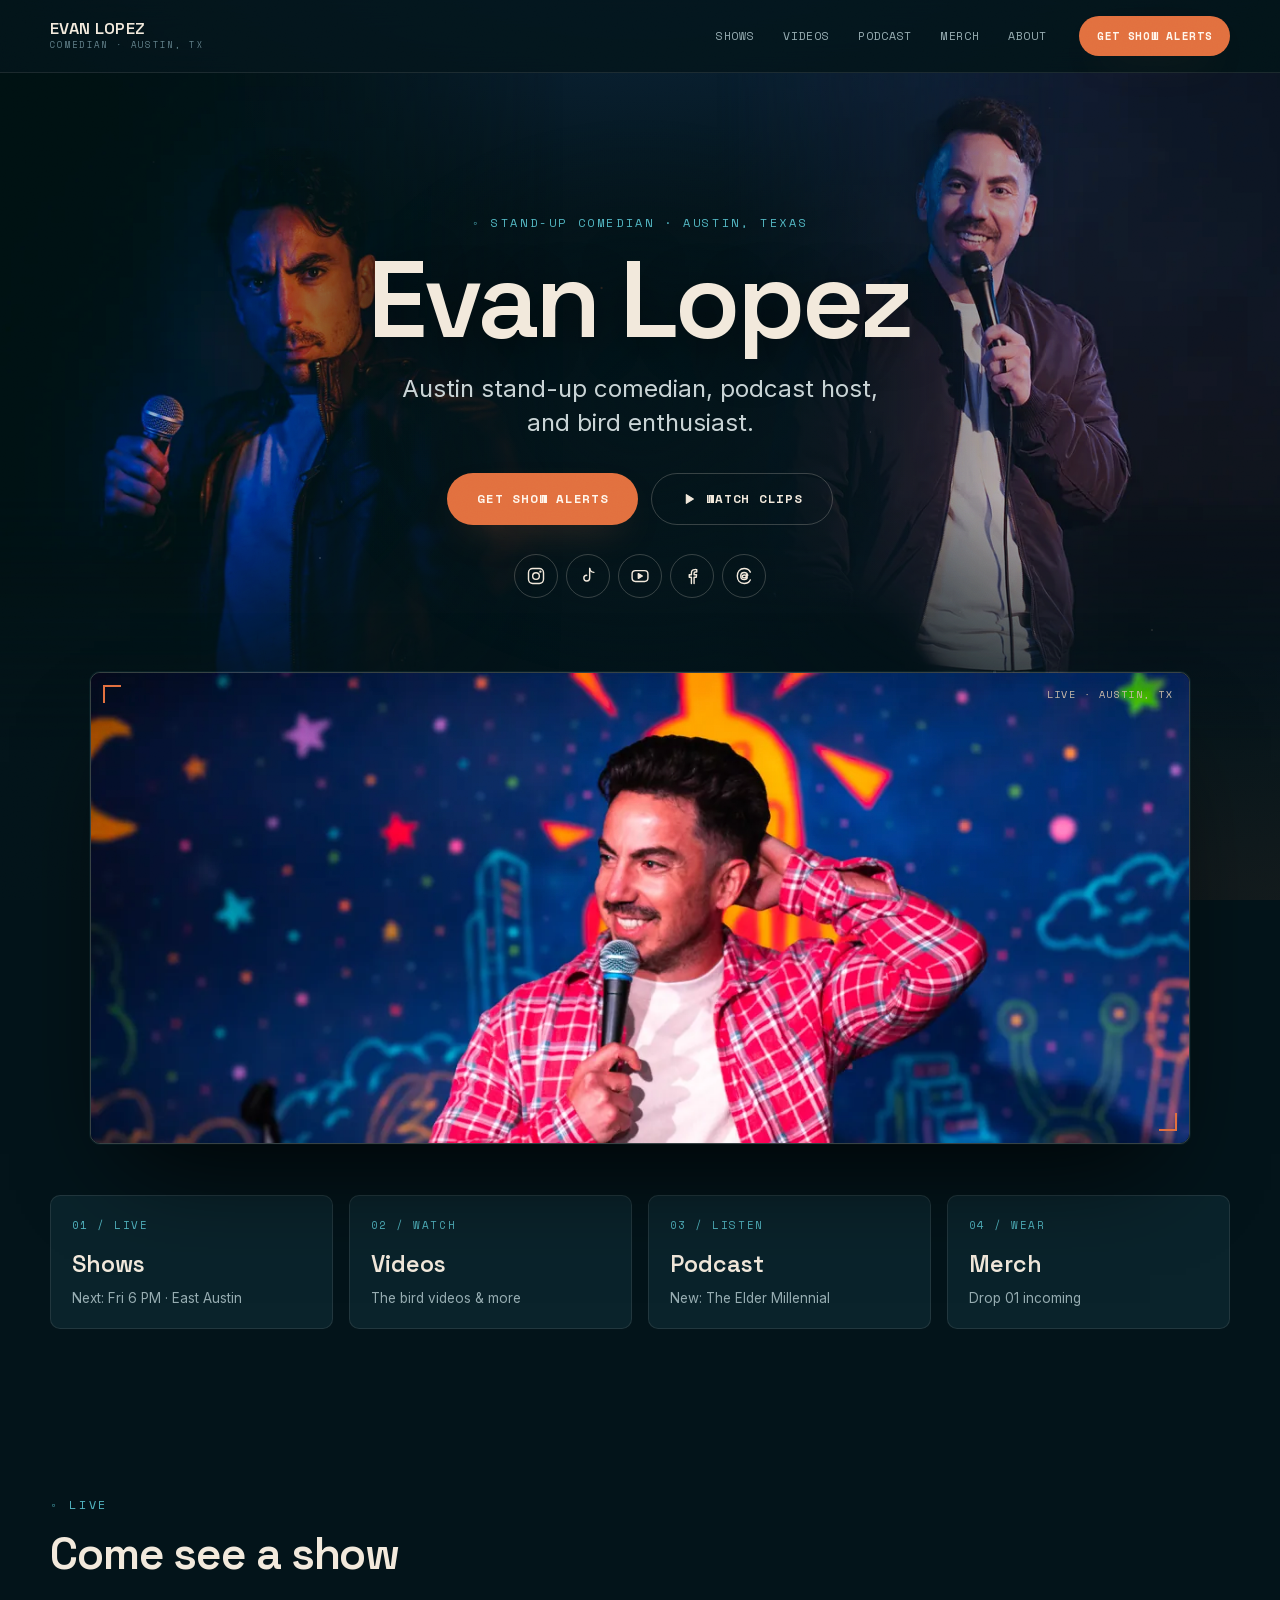
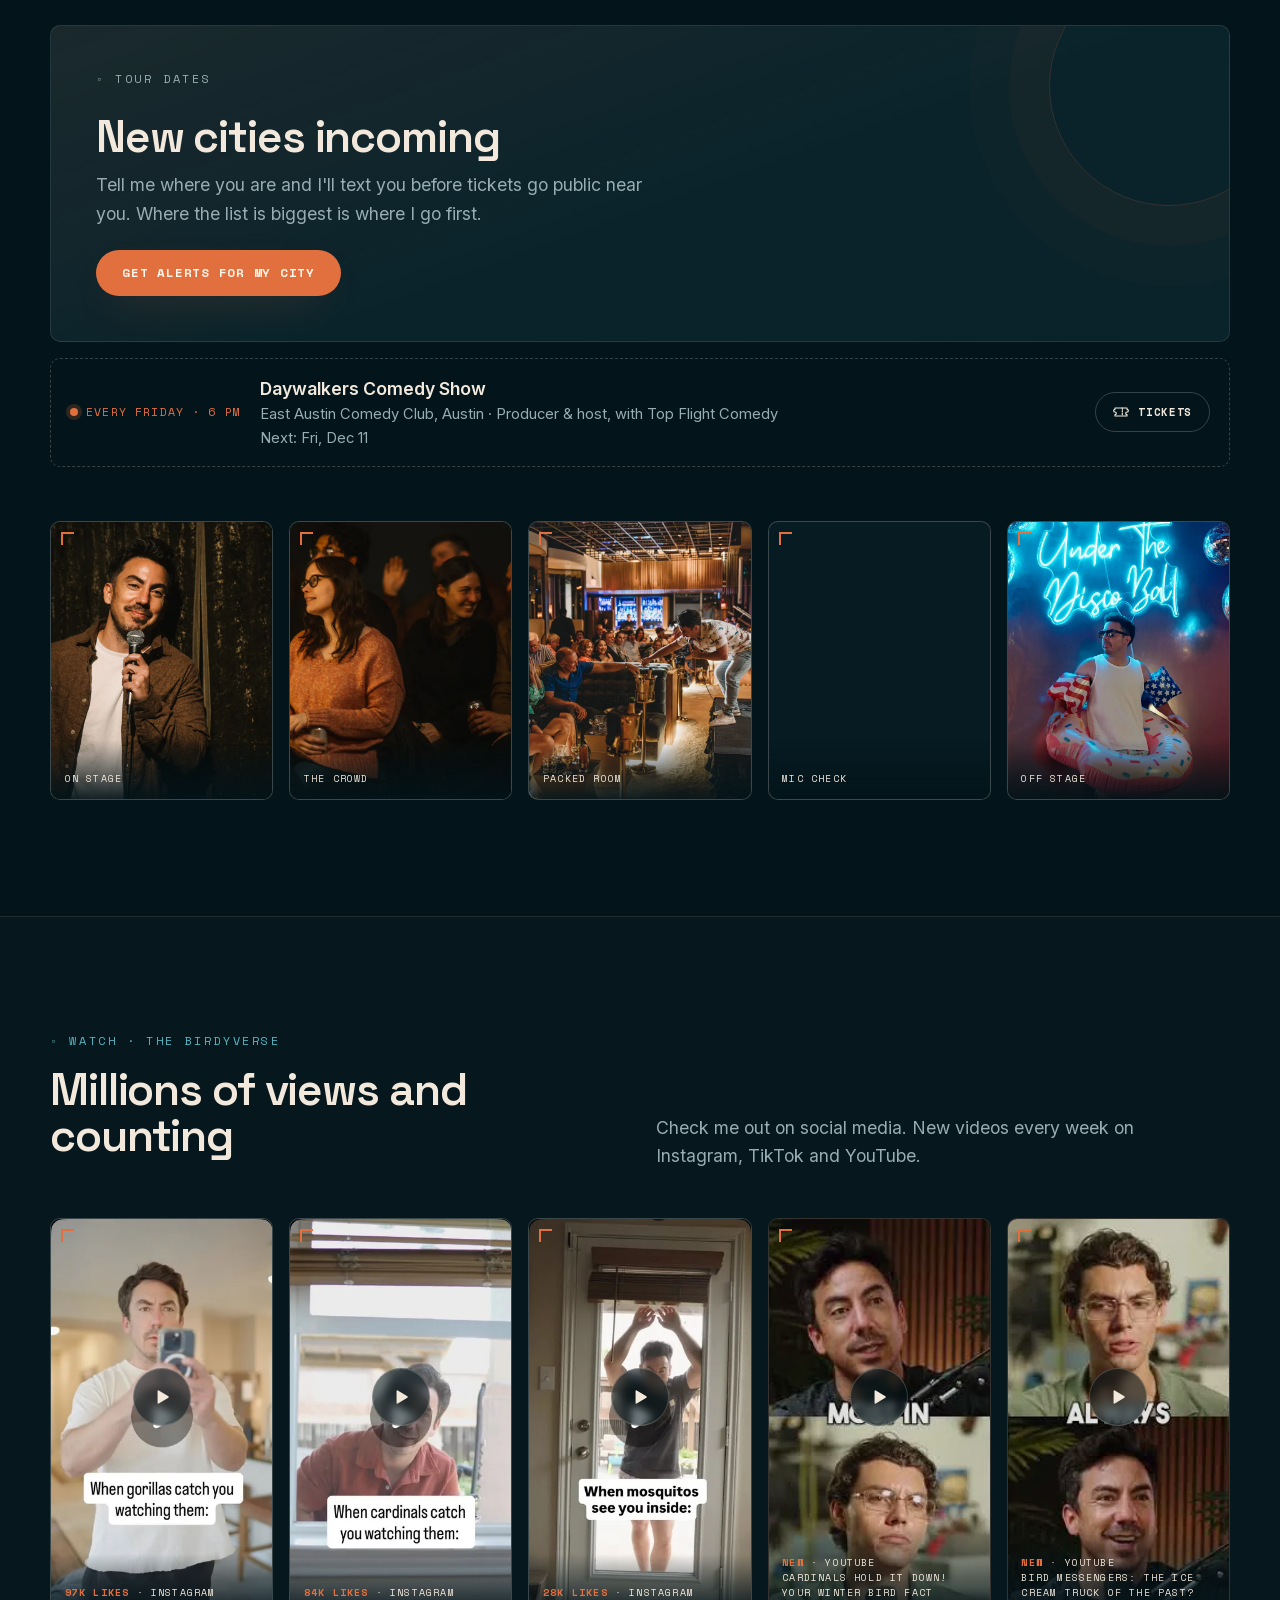
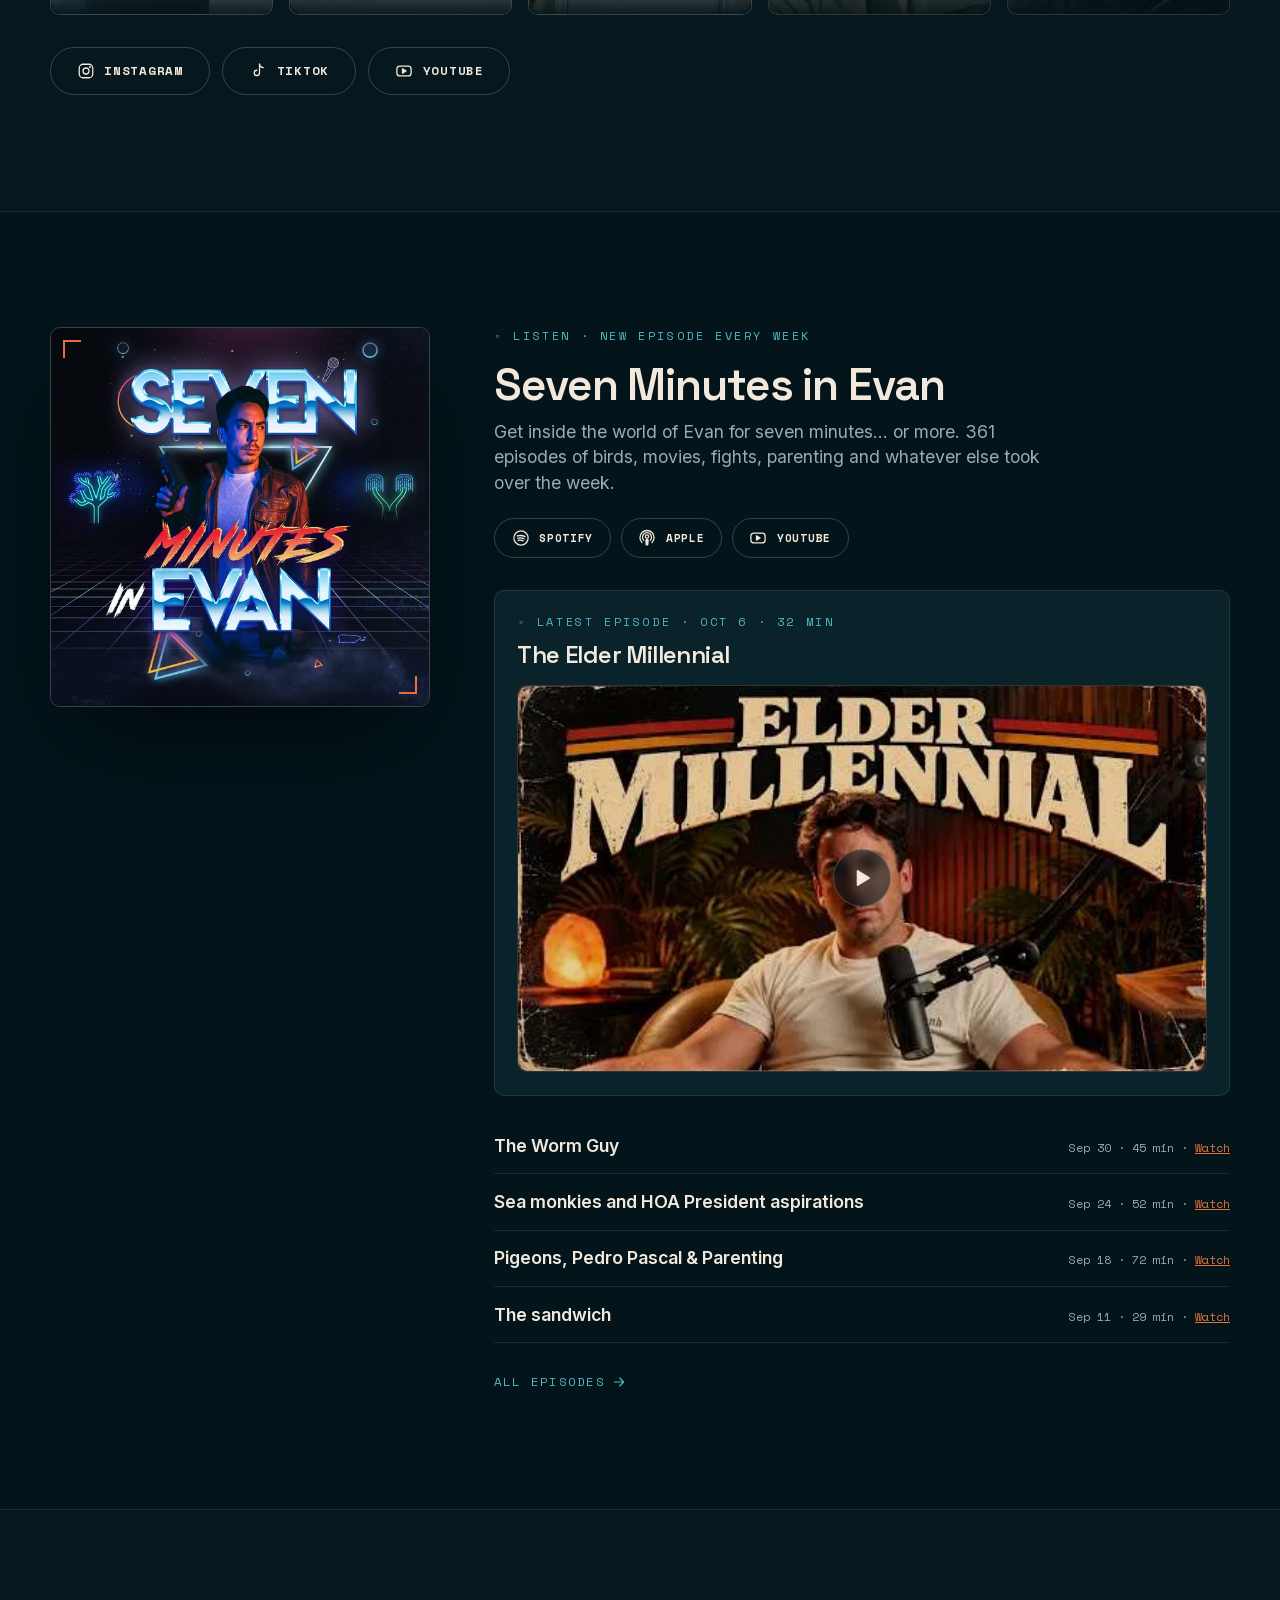
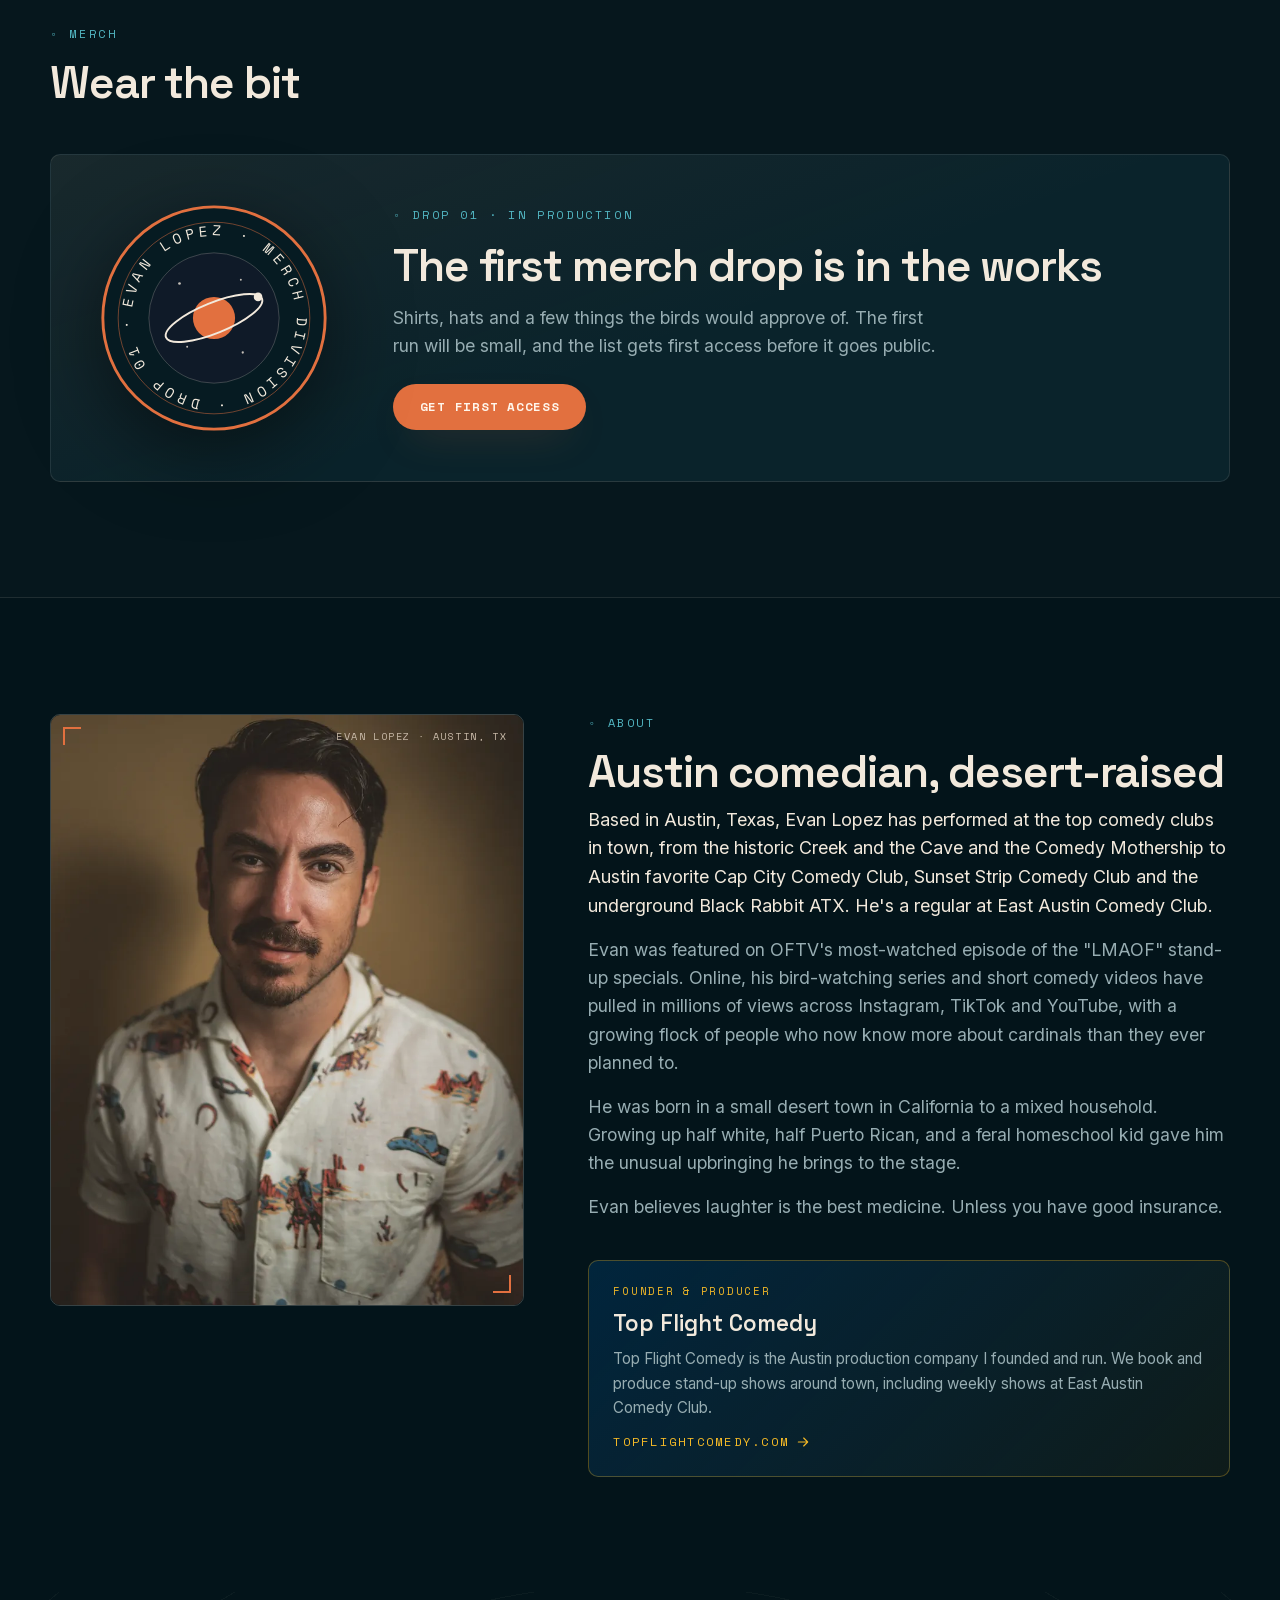
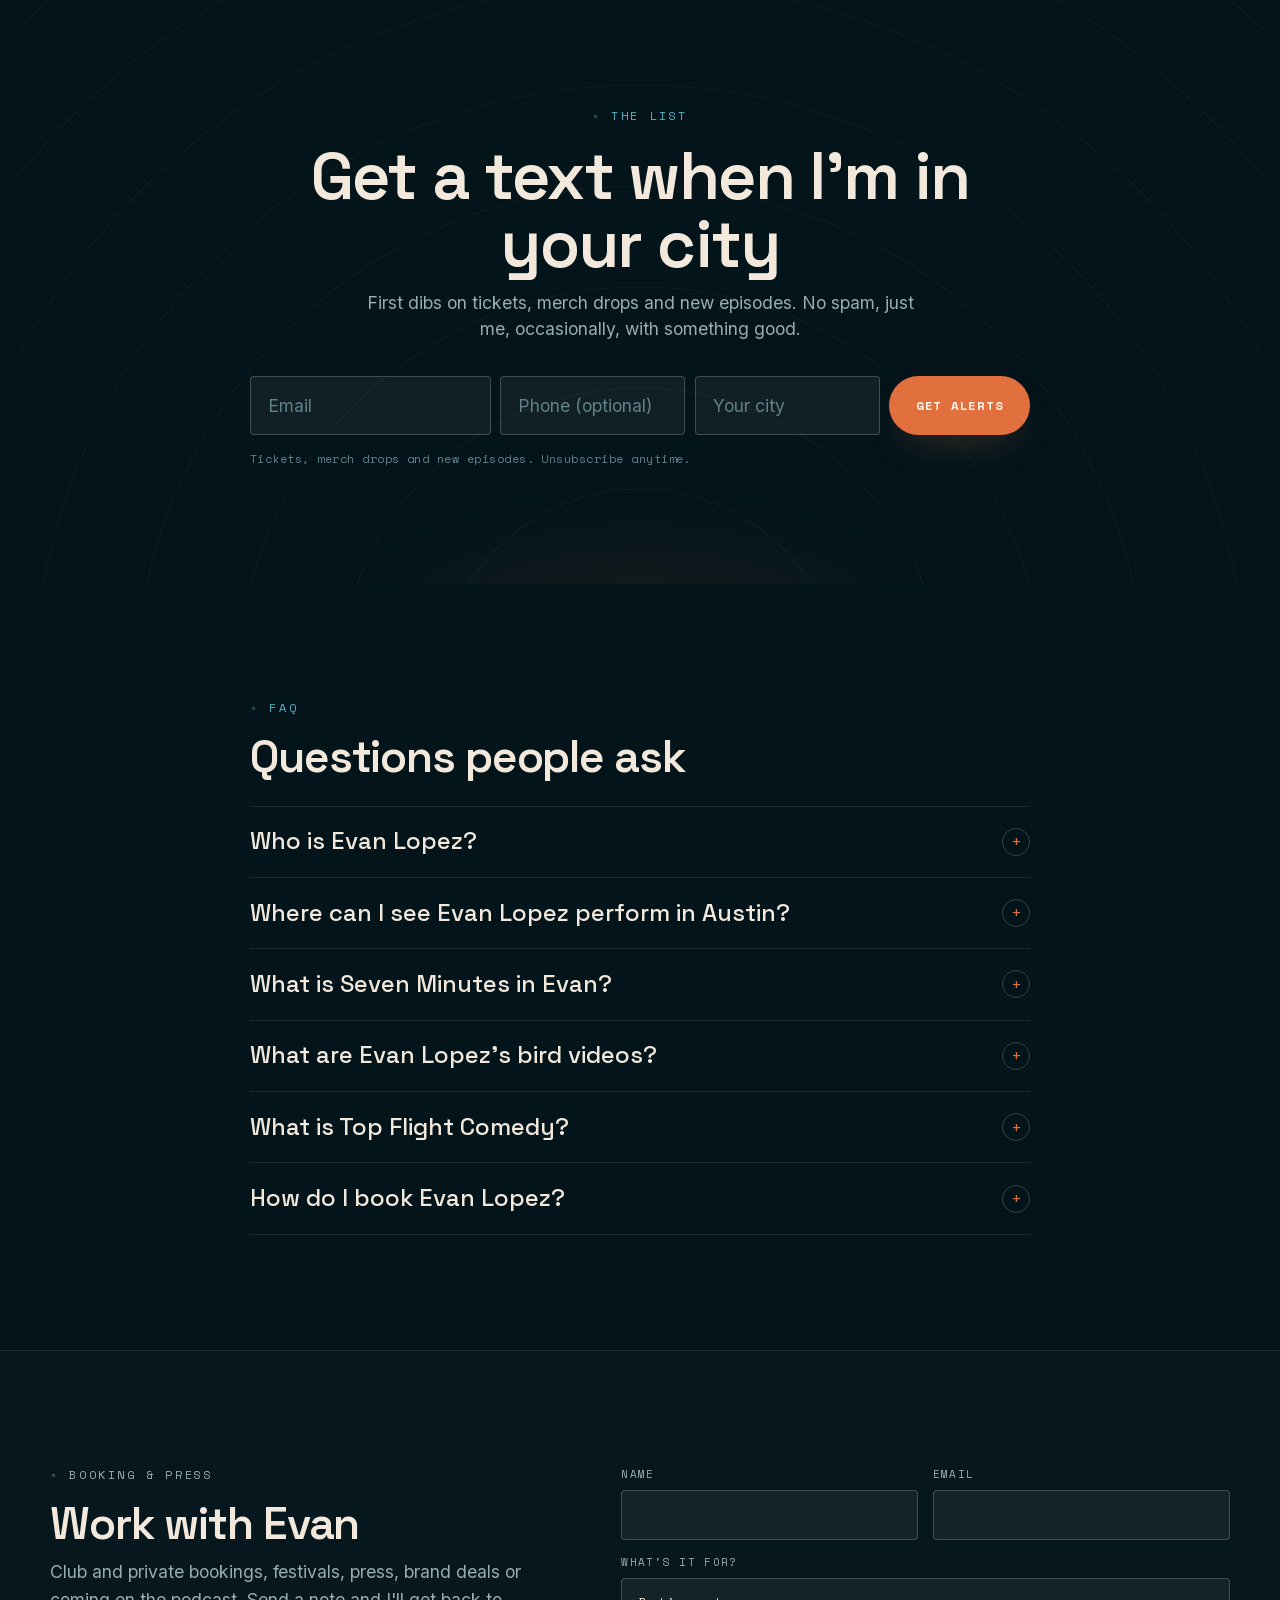
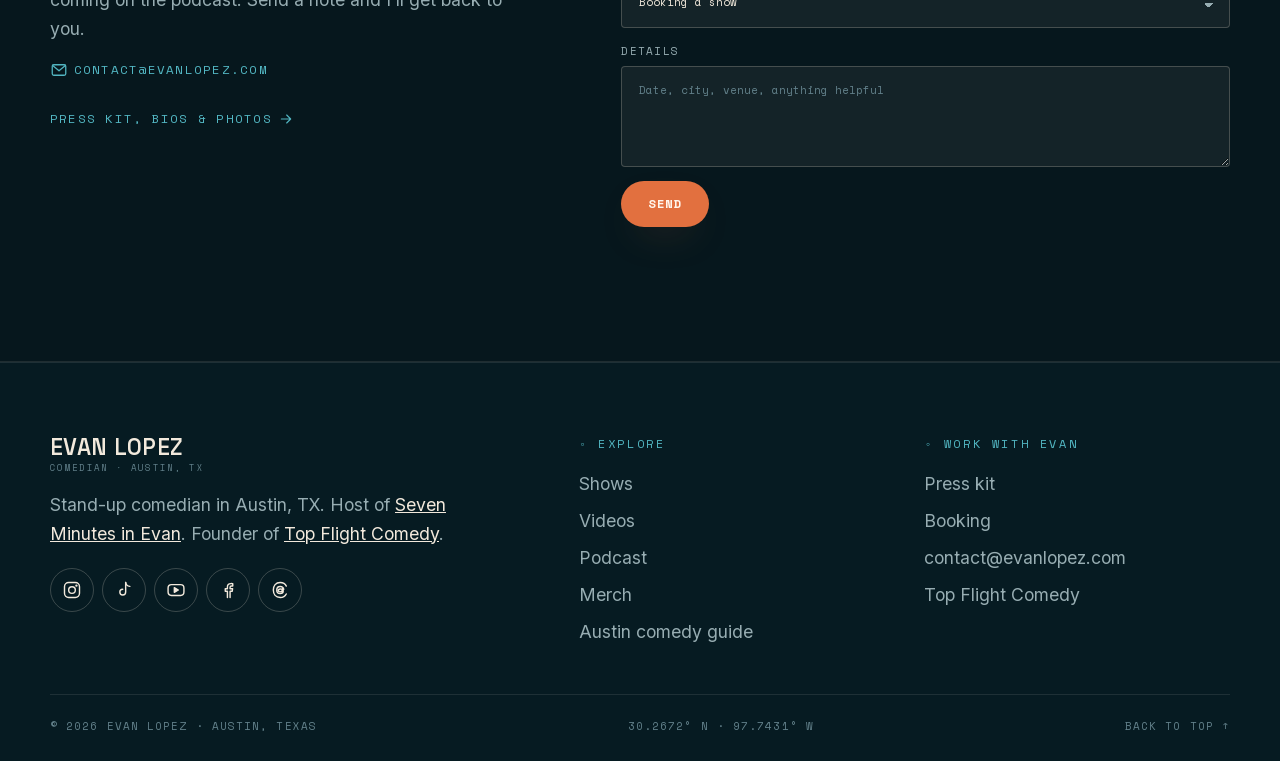
==== index.html @ 3edfc999 "Auto-refresh episodes, clips and dates" ====
<!DOCTYPE html>
<html lang="en">
<head>
  <meta charset="UTF-8">
  <meta name="viewport" content="width=device-width, initial-scale=1">
  <title>Evan Lopez | Stand-Up Comedian in Austin, TX</title>
  <meta name="description" content="Evan Lopez is an Austin stand-up comedian, host of the Seven Minutes in Evan podcast and founder of Top Flight Comedy. Shows, podcast, bird videos, merch.">
  <meta name="robots" content="index, follow, max-image-preview:large">
  <link rel="canonical" href="https://evanlopez.com/">
  <meta name="theme-color" content="#03141a">
  <meta property="og:type" content="website">
  <meta property="og:site_name" content="Evan Lopez">
  <meta property="og:title" content="Evan Lopez | Stand-Up Comedian in Austin, TX">
  <meta property="og:description" content="Evan Lopez is an Austin stand-up comedian, host of the Seven Minutes in Evan podcast and founder of Top Flight Comedy. Shows, podcast, bird videos, merch.">
  <meta property="og:url" content="https://evanlopez.com/">
  <meta property="og:image" content="https://evanlopez.com/assets/og-image.jpg">
  <meta property="og:image:width" content="1200">
  <meta property="og:image:height" content="630">
  <meta property="og:image:alt" content="Evan Lopez, stand-up comedian in Austin, Texas">
  <meta name="twitter:card" content="summary_large_image">
  <link rel="icon" href="/assets/favicon-64.png" sizes="64x64" type="image/png">
  <link rel="icon" href="/assets/favicon.svg" type="image/svg+xml">
  <link rel="apple-touch-icon" href="/assets/apple-touch-icon.png">
  <link rel="manifest" href="/site.webmanifest">
  <link rel="preload" href="/assets/fonts/space-grotesk-500-700.woff2" as="font" type="font/woff2" crossorigin>
  <link rel="preload" href="/assets/fonts/inter-400-600.woff2" as="font" type="font/woff2" crossorigin>
  <link rel="stylesheet" href="/css/styles.css?v=16">
  <script type="application/ld+json">{"@context":"https://schema.org","@graph":[{"@type":"Person","@id":"https://evanlopez.com/#evan","name":"Evan Lopez","url":"https://evanlopez.com/","image":"https://evanlopez.com/assets/photos/about-1200.webp","jobTitle":"Stand-up comedian","description":"Evan Lopez is a stand-up comedian based in Austin, Texas. He was featured on OFTV's most-watched episode of the \"LMAOF\" stand-up series, has millions of views across Instagram, TikTok and YouTube, hosts the weekly podcast Seven Minutes in Evan, and founded the Austin production company Top Flight Comedy.","email":"mailto:contact@evanlopez.com","homeLocation":{"@type":"City","name":"Austin","containedInPlace":{"@type":"State","name":"Texas"}},"knowsAbout":["Stand-up comedy","Comedy podcasting","Comedy show production","Bird watching"],"founder":{"@id":"https://evanlopez.com/#topflight"},"sameAs":["https://www.instagram.com/iamevanlopez","https://www.tiktok.com/@iamevanlopez","https://www.youtube.com/@EvanLopez","https://www.facebook.com/EvanLopezComedy","https://www.threads.com/@iamevanlopez","https://open.spotify.com/show/1law6HzyxvgV1NMXmt70n2","https://podcasts.apple.com/us/podcast/seven-minutes-in-evan/id1494001499"]},{"@type":"Organization","@id":"https://evanlopez.com/#topflight","name":"Top Flight Comedy","url":"https://topflightcomedy.com/","founder":{"@id":"https://evanlopez.com/#evan"},"sameAs":["https://www.instagram.com/topflightcomedy"],"areaServed":{"@type":"City","name":"Austin"}},{"@type":"PodcastSeries","@id":"https://evanlopez.com/podcast/#series","name":"Seven Minutes in Evan","url":"https://evanlopez.com/podcast/","description":"Get inside the world of Evan for seven minutes... or more.","author":{"@id":"https://evanlopez.com/#evan"},"webFeed":"https://anchor.fm/s/ffa63fd8/podcast/rss","image":"https://evanlopez.com/assets/photos/podcast-600.webp","sameAs":["https://open.spotify.com/show/1law6HzyxvgV1NMXmt70n2","https://podcasts.apple.com/us/podcast/seven-minutes-in-evan/id1494001499"]},{"@type":"WebSite","@id":"https://evanlopez.com/#site","url":"https://evanlopez.com/","name":"Evan Lopez","publisher":{"@id":"https://evanlopez.com/#evan"}}]}</script>
  <script type="application/ld+json">{"@context":"https://schema.org","@graph":[{"@type":"ComedyEvent","name":"Top Flight Comedy presents Daywalkers Comedy Show","startDate":"2026-11-13T18:00:00-06:00","eventStatus":"https://schema.org/EventScheduled","eventAttendanceMode":"https://schema.org/OfflineEventAttendanceMode","location":{"@type":"Place","name":"East Austin Comedy Club","address":{"@type":"PostalAddress","streetAddress":"2505 E 6th St Ste D","addressLocality":"Austin","addressRegion":"TX","postalCode":"78702","addressCountry":"US"}},"performer":{"@id":"https://evanlopez.com/#evan"},"organizer":{"@id":"https://evanlopez.com/#topflight"},"offers":{"@type":"Offer","url":"https://www.eventbrite.com/e/top-flight-comedy-presents-daywalkers-comedy-show-tickets-886479824017?aff=evanlopezcom","availability":"https://schema.org/InStock"},"image":"https://evanlopez.com/assets/og-image.jpg"},{"@type":"ComedyEvent","name":"Top Flight Comedy presents Daywalkers Comedy Show","startDate":"2026-11-20T18:00:00-06:00","eventStatus":"https://schema.org/EventScheduled","eventAttendanceMode":"https://schema.org/OfflineEventAttendanceMode","location":{"@type":"Place","name":"East Austin Comedy Club","address":{"@type":"PostalAddress","streetAddress":"2505 E 6th St Ste D","addressLocality":"Austin","addressRegion":"TX","postalCode":"78702","addressCountry":"US"}},"performer":{"@id":"https://evanlopez.com/#evan"},"organizer":{"@id":"https://evanlopez.com/#topflight"},"offers":{"@type":"Offer","url":"https://www.eventbrite.com/e/top-flight-comedy-presents-daywalkers-comedy-show-tickets-886479824017?aff=evanlopezcom","availability":"https://schema.org/InStock"},"image":"https://evanlopez.com/assets/og-image.jpg"},{"@type":"ComedyEvent","name":"Top Flight Comedy presents Daywalkers Comedy Show","startDate":"2026-11-27T18:00:00-06:00","eventStatus":"https://schema.org/EventScheduled","eventAttendanceMode":"https://schema.org/OfflineEventAttendanceMode","location":{"@type":"Place","name":"East Austin Comedy Club","address":{"@type":"PostalAddress","streetAddress":"2505 E 6th St Ste D","addressLocality":"Austin","addressRegion":"TX","postalCode":"78702","addressCountry":"US"}},"performer":{"@id":"https://evanlopez.com/#evan"},"organizer":{"@id":"https://evanlopez.com/#topflight"},"offers":{"@type":"Offer","url":"https://www.eventbrite.com/e/top-flight-comedy-presents-daywalkers-comedy-show-tickets-886479824017?aff=evanlopezcom","availability":"https://schema.org/InStock"},"image":"https://evanlopez.com/assets/og-image.jpg"},{"@type":"ComedyEvent","name":"Top Flight Comedy presents Daywalkers Comedy Show","startDate":"2026-12-04T18:00:00-06:00","eventStatus":"https://schema.org/EventScheduled","eventAttendanceMode":"https://schema.org/OfflineEventAttendanceMode","location":{"@type":"Place","name":"East Austin Comedy Club","address":{"@type":"PostalAddress","streetAddress":"2505 E 6th St Ste D","addressLocality":"Austin","addressRegion":"TX","postalCode":"78702","addressCountry":"US"}},"performer":{"@id":"https://evanlopez.com/#evan"},"organizer":{"@id":"https://evanlopez.com/#topflight"},"offers":{"@type":"Offer","url":"https://www.eventbrite.com/e/top-flight-comedy-presents-daywalkers-comedy-show-tickets-886479824017?aff=evanlopezcom","availability":"https://schema.org/InStock"},"image":"https://evanlopez.com/assets/og-image.jpg"}]}</script>
  <script type="application/ld+json">{"@context":"https://schema.org","@type":"FAQPage","mainEntity":[{"@type":"Question","name":"Who is Evan Lopez?","acceptedAnswer":{"@type":"Answer","text":"Evan Lopez is a stand-up comedian based in Austin, Texas. He was featured on OFTV's most-watched episode of the \"LMAOF\" stand-up series, hosts the weekly comedy podcast Seven Minutes in Evan, and is the founder and producer of Top Flight Comedy. Online, his comedy videos and viral bird-watching series have millions of views across Instagram, TikTok and YouTube."}},{"@type":"Question","name":"Where can I see Evan Lopez perform in Austin?","acceptedAnswer":{"@type":"Answer","text":"Evan performs at clubs across Austin, including Comedy Mothership, Cap City Comedy Club, The Creek and the Cave, Sunset Strip Comedy Club, Black Rabbit ATX and East Austin Comedy Club, where he's a regular. Current dates and ticket links are in the Shows section of evanlopez.com."}},{"@type":"Question","name":"What is Seven Minutes in Evan?","acceptedAnswer":{"@type":"Answer","text":"Seven Minutes in Evan is Evan Lopez's comedy podcast, with a new episode every week. It covers whatever Evan is obsessed with that week: birds, movies, fights, parenting, sandwiches and a rotating cast of Austin comedians. Listen on Spotify, Apple Podcasts or YouTube."}},{"@type":"Question","name":"What are Evan Lopez's bird videos?","acceptedAnswer":{"@type":"Answer","text":"The bird videos are Evan's comedic bird-watching series on Instagram and TikTok, where he reviews, roasts and explains backyard birds in short videos. Along with his other short comedy clips, they've earned millions of views, and fans call the world of the series the birdyverse."}},{"@type":"Question","name":"What is Top Flight Comedy?","acceptedAnswer":{"@type":"Answer","text":"Top Flight Comedy is an Austin, Texas comedy production company founded and run by Evan Lopez. It produces stand-up shows around Austin, including weekly shows at East Austin Comedy Club. More at topflightcomedy.com."}},{"@type":"Question","name":"How do I book Evan Lopez?","acceptedAnswer":{"@type":"Answer","text":"For booking, press and podcast guest requests, email contact@evanlopez.com or use the booking form on evanlopez.com."}}]}</script>
</head>
<body id="top">
  <div class="starlayer" aria-hidden="true"></div>
  <a class="skip" href="#main">Skip to content</a>
  <header class="site-header">
    <div class="wrap header-inner">
      <a class="brand" href="/" aria-label="Evan Lopez home"><span><b>Evan Lopez</b><small>Comedian · Austin, TX</small></span></a>
      <nav class="nav" aria-label="Main">
        <ul id="nav-list"><li><a href="/#shows">Shows</a></li><li><a href="/#videos">Videos</a></li><li><a href="/#podcast">Podcast</a></li><li><a href="/#merch">Merch</a></li><li><a href="/#about">About</a></li><li class="nav-social"><ul class="socials socials-sm"><li><a href="https://www.instagram.com/iamevanlopez" target="_blank" rel="noopener me" aria-label="Instagram @iamevanlopez"><svg class="ico" width="20" height="20" viewBox="0 0 24 24" fill="none" stroke="currentColor" stroke-width="1.7" stroke-linecap="round" stroke-linejoin="round" aria-hidden="true"><rect x="3" y="3" width="18" height="18" rx="5"/><circle cx="12" cy="12" r="4"/><circle cx="17.3" cy="6.7" r=".6" fill="currentColor"/></svg></a></li><li><a href="https://www.tiktok.com/@iamevanlopez" target="_blank" rel="noopener me" aria-label="TikTok @iamevanlopez"><svg class="ico" width="20" height="20" viewBox="0 0 24 24" fill="none" stroke="currentColor" stroke-width="1.7" stroke-linecap="round" stroke-linejoin="round" aria-hidden="true"><path d="M14 3v11.5a3.5 3.5 0 1 1-3.5-3.5"/><path d="M14 3c.4 2.6 2.2 4.4 5 4.6"/></svg></a></li><li><a href="https://www.youtube.com/@EvanLopez" target="_blank" rel="noopener me" aria-label="YouTube @EvanLopez"><svg class="ico" width="20" height="20" viewBox="0 0 24 24" fill="none" stroke="currentColor" stroke-width="1.7" stroke-linecap="round" stroke-linejoin="round" aria-hidden="true"><rect x="2.5" y="5.5" width="19" height="13" rx="4"/><path d="M10 9.2v5.6l4.8-2.8z" fill="currentColor"/></svg></a></li><li><a href="https://www.facebook.com/EvanLopezComedy" target="_blank" rel="noopener me" aria-label="Facebook EvanLopezComedy"><svg class="ico" width="20" height="20" viewBox="0 0 24 24" fill="none" stroke="currentColor" stroke-width="1.7" stroke-linecap="round" stroke-linejoin="round" aria-hidden="true"><path d="M14.5 21v-7.5h2.6l.4-3h-3V8.6c0-.9.3-1.5 1.6-1.5h1.6V4.4a21 21 0 0 0-2.4-.1c-2.4 0-4 1.4-4 4.1v2.1H8.7v3h2.6V21"/></svg></a></li><li><a href="https://www.threads.com/@iamevanlopez" target="_blank" rel="noopener me" aria-label="Threads @iamevanlopez"><svg class="ico" width="20" height="20" viewBox="0 0 24 24" fill="none" stroke="currentColor" stroke-width="1.7" stroke-linecap="round" stroke-linejoin="round" aria-hidden="true"><path d="M16.5 11.2c-.4-2.3-2-3.5-4.3-3.5-2.6 0-4.1 1.8-4.1 4.3s1.6 4.3 4.1 4.3c2 0 3.7-1.1 3.7-3 0-1.6-1.4-2.5-3.3-2.5-1.5 0-2.6.7-2.6 1.8 0 1 .9 1.6 2 1.6 2.5 0 3.4-2.3 3.4-4.9"/><path d="M19.6 7.3C18.3 4.6 15.6 3 12.2 3 6.9 3 4 6.8 4 12s2.9 9 8.2 9c3.3 0 6-1.5 7.3-4.2"/></svg></a></li></ul></li></ul>
      </nav>
      <a class="btn btn-primary btn-sm header-cta" href="/#alerts"><span class="lbl-lg">Get show alerts</span><span class="lbl-sm">Alerts</span></a>
      <button class="menu-btn" aria-expanded="false" aria-controls="nav-list" aria-label="Menu"><span></span><span></span></button>
    </div>
  </header>
  <main id="main">

    <!-- HERO: two photos blended into the night on either side, name centered between -->
    <section class="hero">
      <div class="hero-backdrop" aria-hidden="true"><img class="bg-l" src="/assets/photos/bg-left-700.webp" srcset="/assets/photos/bg-left-700.webp 700w, /assets/photos/bg-left-1200.webp 1200w" sizes="(max-width: 700px) 60vw, 42vw" width="700" height="798" alt="" fetchpriority="high"><img class="bg-r" src="/assets/photos/bg-right-700.webp" srcset="/assets/photos/bg-right-700.webp 700w, /assets/photos/bg-right-1200.webp 1200w" sizes="(max-width: 700px) 60vw, 42vw" width="700" height="729" alt="" fetchpriority="high"></div>
      <div class="wrap hero-inner">
        <p class="eyebrow">Stand-up comedian · Austin, Texas</p>
        <h1>Evan Lopez</h1>
        <p class="lede">Austin stand-up comedian, podcast host, and bird enthusiast.</p>
        <div class="hero-ctas">
          <a class="btn btn-primary btn-lg" href="#alerts">Get show alerts</a>
          <a class="btn btn-ghost btn-lg" href="#videos"><svg class="ico" width="16" height="16" viewBox="0 0 24 24" fill="none" stroke="currentColor" stroke-width="1.7" stroke-linecap="round" stroke-linejoin="round" aria-hidden="true"><path d="M8 5.5v13l10.5-6.5z" fill="currentColor"/></svg> Watch clips</a>
        </div>
        <ul class="socials hero-socials"><li><a href="https://www.instagram.com/iamevanlopez" target="_blank" rel="noopener me" aria-label="Instagram @iamevanlopez"><svg class="ico" width="20" height="20" viewBox="0 0 24 24" fill="none" stroke="currentColor" stroke-width="1.7" stroke-linecap="round" stroke-linejoin="round" aria-hidden="true"><rect x="3" y="3" width="18" height="18" rx="5"/><circle cx="12" cy="12" r="4"/><circle cx="17.3" cy="6.7" r=".6" fill="currentColor"/></svg></a></li><li><a href="https://www.tiktok.com/@iamevanlopez" target="_blank" rel="noopener me" aria-label="TikTok @iamevanlopez"><svg class="ico" width="20" height="20" viewBox="0 0 24 24" fill="none" stroke="currentColor" stroke-width="1.7" stroke-linecap="round" stroke-linejoin="round" aria-hidden="true"><path d="M14 3v11.5a3.5 3.5 0 1 1-3.5-3.5"/><path d="M14 3c.4 2.6 2.2 4.4 5 4.6"/></svg></a></li><li><a href="https://www.youtube.com/@EvanLopez" target="_blank" rel="noopener me" aria-label="YouTube @EvanLopez"><svg class="ico" width="20" height="20" viewBox="0 0 24 24" fill="none" stroke="currentColor" stroke-width="1.7" stroke-linecap="round" stroke-linejoin="round" aria-hidden="true"><rect x="2.5" y="5.5" width="19" height="13" rx="4"/><path d="M10 9.2v5.6l4.8-2.8z" fill="currentColor"/></svg></a></li><li><a href="https://www.facebook.com/EvanLopezComedy" target="_blank" rel="noopener me" aria-label="Facebook EvanLopezComedy"><svg class="ico" width="20" height="20" viewBox="0 0 24 24" fill="none" stroke="currentColor" stroke-width="1.7" stroke-linecap="round" stroke-linejoin="round" aria-hidden="true"><path d="M14.5 21v-7.5h2.6l.4-3h-3V8.6c0-.9.3-1.5 1.6-1.5h1.6V4.4a21 21 0 0 0-2.4-.1c-2.4 0-4 1.4-4 4.1v2.1H8.7v3h2.6V21"/></svg></a></li><li><a href="https://www.threads.com/@iamevanlopez" target="_blank" rel="noopener me" aria-label="Threads @iamevanlopez"><svg class="ico" width="20" height="20" viewBox="0 0 24 24" fill="none" stroke="currentColor" stroke-width="1.7" stroke-linecap="round" stroke-linejoin="round" aria-hidden="true"><path d="M16.5 11.2c-.4-2.3-2-3.5-4.3-3.5-2.6 0-4.1 1.8-4.1 4.3s1.6 4.3 4.1 4.3c2 0 3.7-1.1 3.7-3 0-1.6-1.4-2.5-3.3-2.5-1.5 0-2.6.7-2.6 1.8 0 1 .9 1.6 2 1.6 2.5 0 3.4-2.3 3.4-4.9"/><path d="M19.6 7.3C18.3 4.6 15.6 3 12.2 3 6.9 3 4 6.8 4 12s2.9 9 8.2 9c3.3 0 6-1.5 7.3-4.2"/></svg></a></li></ul>
      </div>
    </section>
    <div class="wrap hero-photo-wrap">
      <figure class="hero-photo bracket"><picture><source media="(max-width: 700px)" srcset="/assets/photos/hero-wide-m-800.webp"><img class="hero-img" src="/assets/photos/hero-wide-1200.webp" srcset="/assets/photos/hero-wide-1200.webp 1200w, /assets/photos/hero-wide-2000.webp 2000w" sizes="(max-width: 1180px) 100vw, 1100px" width="1200" height="514" alt="Evan Lopez performing stand-up comedy on stage in Austin" fetchpriority="high"></picture><figcaption class="cap">Live · Austin, TX</figcaption></figure>
    </div>

    <!-- QUICK LINKS (link-in-bio, but owned) -->
    <section class="section tight">
      <div class="wrap tiles">
        <a class="tile" href="#shows"><span class="no">01 / Live</span><span class="t-label">Shows</span><span class="t-sub">Next: Fri 6 PM · East Austin</span></a>
        <a class="tile" href="#videos"><span class="no">02 / Watch</span><span class="t-label">Videos</span><span class="t-sub">The bird videos &amp; more</span></a>
        <a class="tile" href="#podcast"><span class="no">03 / Listen</span><span class="t-label">Podcast</span><span class="t-sub">New: The Elder Millennial</span></a>
        <a class="tile" href="#merch"><span class="no">04 / Wear</span><span class="t-label">Merch</span><span class="t-sub">Drop 01 incoming</span></a>
      </div>
    </section>

    <!-- SHOWS -->
    <section class="section" id="shows">
      <div class="wrap">
        <div class="sec-head"><p class="eyebrow">Live</p><h2>Come see a show</h2></div>
        <div class="empty-tour">
            <p class="eyebrow">Tour dates</p>
            <h3>New cities incoming</h3>
            <p>Tell me where you are and I'll text you before tickets go public near you. Where the list is biggest is where I go first.</p>
            <a class="btn btn-primary" href="#alerts">Get alerts for my city</a></div>
        <div class="weekly">
            <div class="weekly-when"><span class="dot"></span>Every Friday · 6 PM</div>
            <div class="weekly-body"><strong>Daywalkers Comedy Show</strong><span>East Austin Comedy Club, Austin · Producer &amp; host, with Top Flight Comedy</span>
            <span class="muted small">Next: <time data-weekly="4" data-time="18:00" datetime="2026-11-13">Fri, Nov 13</time></span></div>
            <a class="btn btn-ghost btn-sm" href="https://www.eventbrite.com/e/top-flight-comedy-presents-daywalkers-comedy-show-tickets-886479824017?aff=evanlopezcom" target="_blank" rel="noopener"><svg class="ico" width="16" height="16" viewBox="0 0 24 24" fill="none" stroke="currentColor" stroke-width="1.7" stroke-linecap="round" stroke-linejoin="round" aria-hidden="true"><path d="M3 8a2 2 0 0 0 0 4v0a2 2 0 0 1 0 4v2h18v-2a2 2 0 0 1 0-4 2 2 0 0 0 0-4V6H3z"/><path d="M14 6v12" stroke-dasharray="2 2"/></svg> Tickets</a></div>
        <div class="frames live swipe"><figure class="frame"><img class="" src="/assets/photos/live-1-800.webp" srcset="/assets/photos/live-1-800.webp 800w" sizes="(max-width:700px) 58vw, 230px" width="800" height="1333" alt="Evan Lopez performing stand-up in Austin" loading="lazy" decoding="async"><figcaption class="tag">On stage</figcaption></figure><figure class="frame"><img class="" src="/assets/photos/live-2-800.webp" srcset="/assets/photos/live-2-800.webp 800w" sizes="(max-width:700px) 58vw, 230px" width="800" height="1046" alt="Audience laughing at an Evan Lopez comedy show" loading="lazy" decoding="async"><figcaption class="tag">The crowd</figcaption></figure><figure class="frame"><img class="" src="/assets/photos/live-3-800.webp" srcset="/assets/photos/live-3-800.webp 800w" sizes="(max-width:700px) 58vw, 230px" width="800" height="888" alt="A full comedy room during Evan Lopez&#x27;s set" loading="lazy" decoding="async"><figcaption class="tag">Packed room</figcaption></figure><figure class="frame"><img class="" src="/assets/photos/live-4-800.webp" srcset="/assets/photos/live-4-800.webp 800w" sizes="(max-width:700px) 58vw, 230px" width="800" height="1325" alt="Evan Lopez on stage in front of a red curtain" loading="lazy" decoding="async"><figcaption class="tag">Mic check</figcaption></figure><figure class="frame"><img class="" src="/assets/photos/live-5-800.webp" srcset="/assets/photos/live-5-800.webp 800w" sizes="(max-width:700px) 58vw, 230px" width="800" height="981" alt="Evan Lopez in a pool float under a neon sign" loading="lazy" decoding="async"><figcaption class="tag">Off stage</figcaption></figure></div>
        <p class="swipe-hint" aria-hidden="true">Swipe →</p>
      </div>
    </section>

    <!-- VIDEOS -->
    <section class="section band" id="videos">
      <div class="wrap">
        <div class="sec-head split">
          <div><p class="eyebrow">Watch · the birdyverse</p><h2>Millions of views and counting</h2></div>
          <p class="muted">Check me out on social media. New videos every week on Instagram, TikTok and YouTube.</p>
        </div>
        <div class="frames clips swipe"><a class="frame clip" href="https://www.instagram.com/p/Db3KOxIPlS0/" target="_blank" rel="noopener" aria-label="Watch on Instagram: Different at the zoo">
            <img src="/assets/clips/Db3KOxIPlS0.webp" width="360" height="640" alt="" loading="lazy" decoding="async">
            <span class="play"><svg class="ico" width="22" height="22" viewBox="0 0 24 24" fill="none" stroke="currentColor" stroke-width="1.7" stroke-linecap="round" stroke-linejoin="round" aria-hidden="true"><path d="M8 5.5v13l10.5-6.5z" fill="currentColor"/></svg></span>
            <span class="tag"><b>97K likes</b> · Instagram</span></a><a class="frame clip" href="https://www.instagram.com/p/DbVxjkTPzsB/" target="_blank" rel="noopener" aria-label="Watch on Instagram: For the birders who like hot birds">
            <img src="/assets/clips/DbVxjkTPzsB.webp" width="360" height="640" alt="" loading="lazy" decoding="async">
            <span class="play"><svg class="ico" width="22" height="22" viewBox="0 0 24 24" fill="none" stroke="currentColor" stroke-width="1.7" stroke-linecap="round" stroke-linejoin="round" aria-hidden="true"><path d="M8 5.5v13l10.5-6.5z" fill="currentColor"/></svg></span>
            <span class="tag"><b>84K likes</b> · Instagram</span></a><a class="frame clip" href="https://www.instagram.com/p/DajfjXFN7Mb/" target="_blank" rel="noopener" aria-label="Watch on Instagram: Heeeey stranger">
            <img src="/assets/clips/DajfjXFN7Mb.webp" width="360" height="640" alt="" loading="lazy" decoding="async">
            <span class="play"><svg class="ico" width="22" height="22" viewBox="0 0 24 24" fill="none" stroke="currentColor" stroke-width="1.7" stroke-linecap="round" stroke-linejoin="round" aria-hidden="true"><path d="M8 5.5v13l10.5-6.5z" fill="currentColor"/></svg></span>
            <span class="tag"><b>28K likes</b> · Instagram</span></a><button class="frame clip yt-facade" data-yt="nYtpPuYneKg" aria-label="Play: Cardinals hold it down! Your Winter Bird Fact">
            <img src="/assets/video/nYtpPuYneKg.webp" width="202" height="360" alt="" loading="lazy" decoding="async">
            <span class="play"><svg class="ico" width="22" height="22" viewBox="0 0 24 24" fill="none" stroke="currentColor" stroke-width="1.7" stroke-linecap="round" stroke-linejoin="round" aria-hidden="true"><path d="M8 5.5v13l10.5-6.5z" fill="currentColor"/></svg></span>
            <span class="tag"><b>New</b> · YouTube<br>Cardinals hold it down! Your Winter Bird Fact</span></button><button class="frame clip yt-facade" data-yt="-LUPqhdH44o" aria-label="Play: Bird Messengers: The Ice Cream Truck of the Past?">
            <img src="/assets/video/-LUPqhdH44o.webp" width="202" height="360" alt="" loading="lazy" decoding="async">
            <span class="play"><svg class="ico" width="22" height="22" viewBox="0 0 24 24" fill="none" stroke="currentColor" stroke-width="1.7" stroke-linecap="round" stroke-linejoin="round" aria-hidden="true"><path d="M8 5.5v13l10.5-6.5z" fill="currentColor"/></svg></span>
            <span class="tag"><b>New</b> · YouTube<br>Bird Messengers: The Ice Cream Truck of the Past?</span></button></div>
        <p class="swipe-hint" aria-hidden="true">Swipe →</p>
        <div class="follow-row">
          <a class="btn btn-ghost" href="https://www.instagram.com/iamevanlopez" target="_blank" rel="noopener"><svg class="ico" width="18" height="18" viewBox="0 0 24 24" fill="none" stroke="currentColor" stroke-width="1.7" stroke-linecap="round" stroke-linejoin="round" aria-hidden="true"><rect x="3" y="3" width="18" height="18" rx="5"/><circle cx="12" cy="12" r="4"/><circle cx="17.3" cy="6.7" r=".6" fill="currentColor"/></svg> Instagram</a>
          <a class="btn btn-ghost" href="https://www.tiktok.com/@iamevanlopez" target="_blank" rel="noopener"><svg class="ico" width="18" height="18" viewBox="0 0 24 24" fill="none" stroke="currentColor" stroke-width="1.7" stroke-linecap="round" stroke-linejoin="round" aria-hidden="true"><path d="M14 3v11.5a3.5 3.5 0 1 1-3.5-3.5"/><path d="M14 3c.4 2.6 2.2 4.4 5 4.6"/></svg> TikTok</a>
          <a class="btn btn-ghost" href="https://www.youtube.com/@EvanLopez" target="_blank" rel="noopener"><svg class="ico" width="18" height="18" viewBox="0 0 24 24" fill="none" stroke="currentColor" stroke-width="1.7" stroke-linecap="round" stroke-linejoin="round" aria-hidden="true"><rect x="2.5" y="5.5" width="19" height="13" rx="4"/><path d="M10 9.2v5.6l4.8-2.8z" fill="currentColor"/></svg> YouTube</a>
        </div>
      </div>
    </section>

    <!-- PODCAST -->
    <section class="section" id="podcast">
      <div class="wrap pod-grid">
        <div class="pod-cover bracket"><img class="pod-img" src="/assets/photos/podcast-600.webp" srcset="/assets/photos/podcast-600.webp 600w, /assets/photos/podcast-1200.webp 1200w" sizes="(max-width:700px) 70vw, 380px" width="600" height="600" alt="Seven Minutes in Evan podcast cover art" loading="lazy" decoding="async"></div>
        <div>
          <p class="eyebrow">Listen · new episode every week</p>
          <h2>Seven Minutes in Evan</h2>
          <p class="lede sm">Get inside the world of Evan for seven minutes... or more. 361 episodes of birds, movies, fights, parenting and whatever else took over the week.</p>
          <div class="listen">
            <a class="btn btn-ghost btn-sm" href="https://open.spotify.com/show/1law6HzyxvgV1NMXmt70n2" target="_blank" rel="noopener"><svg class="ico" width="18" height="18" viewBox="0 0 24 24" fill="none" stroke="currentColor" stroke-width="1.7" stroke-linecap="round" stroke-linejoin="round" aria-hidden="true"><circle cx="12" cy="12" r="9.5"/><path d="M7 9.3c3.6-1 7.4-.7 10.3.9M7.6 12.4c3-.8 6-.5 8.4.8M8.2 15.3c2.4-.6 4.6-.4 6.5.6"/></svg> Spotify</a>
            <a class="btn btn-ghost btn-sm" href="https://podcasts.apple.com/us/podcast/seven-minutes-in-evan/id1494001499" target="_blank" rel="noopener"><svg class="ico" width="18" height="18" viewBox="0 0 24 24" fill="none" stroke="currentColor" stroke-width="1.7" stroke-linecap="round" stroke-linejoin="round" aria-hidden="true"><circle cx="12" cy="10" r="2.2"/><path d="M11 21l-.5-5.5a1.5 1.5 0 0 1 3 0L13 21z" fill="currentColor"/><path d="M7.8 15.2a6 6 0 1 1 8.4 0"/><path d="M5.3 18a9.4 9.4 0 1 1 13.4 0"/></svg> Apple</a>
            <a class="btn btn-ghost btn-sm" href="https://www.youtube.com/@EvanLopez" target="_blank" rel="noopener"><svg class="ico" width="18" height="18" viewBox="0 0 24 24" fill="none" stroke="currentColor" stroke-width="1.7" stroke-linecap="round" stroke-linejoin="round" aria-hidden="true"><rect x="2.5" y="5.5" width="19" height="13" rx="4"/><path d="M10 9.2v5.6l4.8-2.8z" fill="currentColor"/></svg> YouTube</a>
          </div>
          <div class="latest">
            <p class="eyebrow">Latest episode · Oct 6 · 32 min</p>
            <h3>The Elder Millennial</h3>
            <button class="yt-facade wide" data-yt="SQizlbgFwlU" aria-label="Play: The Elder Millennial"><img src="/assets/video/SQizlbgFwlU.webp" width="480" height="270" alt="" loading="lazy" decoding="async"><span class="play"><svg class="ico" width="26" height="26" viewBox="0 0 24 24" fill="none" stroke="currentColor" stroke-width="1.7" stroke-linecap="round" stroke-linejoin="round" aria-hidden="true"><path d="M8 5.5v13l10.5-6.5z" fill="currentColor"/></svg></span></button>
          </div>
          <ul class="eps"><li><a class="ep-title" href="https://podcasters.spotify.com/pod/show/evan--lopez8/episodes/Seven-Minutes-In-Evan-The-Worm-Guy-e3pkq8g" target="_blank" rel="noopener">The Worm Guy</a><span class="muted small">Sep 30 · 45 min · <a href="https://www.youtube.com/watch?v=H4T5hcNsYis" target="_blank" rel="noopener">Watch</a></span></li><li><a class="ep-title" href="https://podcasters.spotify.com/pod/show/evan--lopez8/episodes/Sea-monkies-and-HOA-President-aspirations-e3pagan" target="_blank" rel="noopener">Sea monkies and HOA President aspirations</a><span class="muted small">Sep 24 · 52 min · <a href="https://www.youtube.com/watch?v=8hKKyGFosVI" target="_blank" rel="noopener">Watch</a></span></li><li><a class="ep-title" href="https://podcasters.spotify.com/pod/show/evan--lopez8/episodes/Pigeons--Pedro-Pascal--Parenting-e3p1maj" target="_blank" rel="noopener">Pigeons, Pedro Pascal &amp; Parenting</a><span class="muted small">Sep 18 · 72 min · <a href="https://www.youtube.com/watch?v=q4_uxhAJ-64" target="_blank" rel="noopener">Watch</a></span></li><li><a class="ep-title" href="https://podcasters.spotify.com/pod/show/evan--lopez8/episodes/The-sandwich-e3onp91" target="_blank" rel="noopener">The sandwich</a><span class="muted small">Sep 11 · 29 min · <a href="https://www.youtube.com/watch?v=Y2NC5PLLTIk" target="_blank" rel="noopener">Watch</a></span></li></ul>
          <a class="text-link" href="/podcast/">All episodes <svg class="ico" width="16" height="16" viewBox="0 0 24 24" fill="none" stroke="currentColor" stroke-width="1.7" stroke-linecap="round" stroke-linejoin="round" aria-hidden="true"><path d="M5 12h14M13 6l6 6-6 6"/></svg></a>
        </div>
      </div>
    </section>

    <!-- MERCH -->
    <section class="section band" id="merch">
      <div class="wrap">
        <div class="sec-head"><p class="eyebrow">Merch</p><h2>Wear the bit</h2></div>
        <div class="merch-drop">
          <svg class="patch" viewBox="0 0 240 240" aria-hidden="true">
            <defs><path id="ring" d="M120 120 m-86 0 a86 86 0 1 1 172 0 a86 86 0 1 1 -172 0"/></defs>
            <circle cx="120" cy="120" r="116" fill="var(--space-2)" stroke="var(--accent)" stroke-width="3"/>
            <circle cx="120" cy="120" r="100" fill="none" stroke="var(--accent)" stroke-width="1" opacity=".5"/>
            <circle cx="120" cy="120" r="68" fill="#0f1a28" stroke="var(--line-2)"/>
            <text font-family="Space Mono, monospace" font-size="15" letter-spacing="4.2" fill="var(--cream)"><textPath href="#ring" startOffset="2%">EVAN LOPEZ · MERCH DIVISION · DROP 01 ·</textPath></text>
            <circle cx="120" cy="120" r="22" fill="var(--accent)"/>
            <ellipse cx="120" cy="120" rx="54" ry="16" fill="none" stroke="var(--cream)" stroke-width="2" transform="rotate(-22 120 120)"/>
            <circle cx="166" cy="98" r="4.5" fill="var(--cream)"/>
            <g fill="var(--cream)" opacity=".8"><circle cx="84" cy="84" r="1.4"/><circle cx="150" cy="156" r="1.2"/><circle cx="92" cy="150" r="1"/><circle cx="148" cy="80" r="1"/></g>
          </svg>
          <div><p class="eyebrow">Drop 01 · In production</p><h3>The first merch drop is in the works</h3>
          <p>Shirts, hats and a few things the birds would approve of. The first run will be small, and the list gets first access before it goes public.</p>
          <a class="btn btn-primary" href="#alerts">Get first access</a></div></div>
      </div>
    </section>

    <!-- ABOUT -->
    <section class="section" id="about">
      <div class="wrap about-grid">
        <figure class="about-visual bracket"><img class="about-photo" src="/assets/photos/about-800.webp" srcset="/assets/photos/about-800.webp 800w, /assets/photos/about-1200.webp 1200w" sizes="(max-width: 700px) 90vw, 440px" width="800" height="1000" alt="Portrait of Austin comedian Evan Lopez" loading="lazy" decoding="async"><figcaption class="cap">Evan Lopez · Austin, TX</figcaption></figure>
        <div>
          <p class="eyebrow">About</p>
          <h2>Austin comedian, desert-raised</h2>
          <div class="bio"><p>Based in Austin, Texas, Evan Lopez has performed at the top comedy clubs in town, from the historic Creek and the Cave and the Comedy Mothership to Austin favorite Cap City Comedy Club, Sunset Strip Comedy Club and the underground Black Rabbit ATX. He&#x27;s a regular at East Austin Comedy Club.</p><p>Evan was featured on OFTV&#x27;s most-watched episode of the &quot;LMAOF&quot; stand-up specials. Online, his bird-watching series and short comedy videos have pulled in millions of views across Instagram, TikTok and YouTube, with a growing flock of people who now know more about cardinals than they ever planned to.</p><p>He was born in a small desert town in California to a mixed household. Growing up half white, half Puerto Rican, and a feral homeschool kid gave him the unusual upbringing he brings to the stage.</p><p>Evan believes laughter is the best medicine. Unless you have good insurance.</p></div>
          <a class="tf-card" href="https://topflightcomedy.com/" target="_blank" rel="noopener">
            <span class="tf-kicker">Founder &amp; producer</span>
            <strong>Top Flight Comedy</strong>
            <span>Top Flight Comedy is the Austin production company I founded and run. We book and produce stand-up shows around town, including weekly shows at East Austin Comedy Club.</span>
            <span class="text-link">topflightcomedy.com <svg class="ico" width="16" height="16" viewBox="0 0 24 24" fill="none" stroke="currentColor" stroke-width="1.7" stroke-linecap="round" stroke-linejoin="round" aria-hidden="true"><path d="M5 12h14M13 6l6 6-6 6"/></svg></span>
          </a>
        </div>
      </div>
    </section>

    <!-- ALERTS -->
    <section class="section alerts" id="alerts">
      <div class="wrap narrow center">
        <p class="eyebrow">The list</p>
        <h2>Get a text when I&#x27;m in your city</h2>
        <p class="lede sm">First dibs on tickets, merch drops and new episodes. No spam, just me, occasionally, with something good.</p>
        <form class="signup" id="signup-main" data-endpoint="https://formsubmit.co/ajax/contact@evanlopez.com">
          <input type="hidden" name="_subject" value="New fan sign-up (evanlopez.com)">
          <input type="hidden" name="_template" value="table">
          <input type="text" name="_honey" class="hp" tabindex="-1" autocomplete="off" aria-hidden="true">
          <input type="hidden" name="list" value="fan alerts">
          <label class="sr" for="signup-main-email">Email</label>
          <input id="signup-main-email" type="email" name="email" placeholder="Email" autocomplete="email" required>
          <label class="sr" for="signup-main-phone">Phone (optional)</label>
          <input id="signup-main-phone" type="tel" name="phone" placeholder="Phone (optional)" autocomplete="tel">
          <label class="sr" for="signup-main-city">City</label>
          <input id="signup-main-city" type="text" name="city" placeholder="Your city" autocomplete="address-level2">
          <button class="btn btn-primary" type="submit">Get alerts</button>
          <p class="form-note" role="status">Tickets, merch drops and new episodes. Unsubscribe anytime.</p>
        </form>
      </div>
    </section>

    <section class="section" id="faq"><div class="wrap narrow">
      <p class="eyebrow">FAQ</p><h2>Questions people ask</h2><div class="faqs"><details class="faq"><summary>Who is Evan Lopez?</summary><p>Evan Lopez is a stand-up comedian based in Austin, Texas. He was featured on OFTV&#x27;s most-watched episode of the &quot;LMAOF&quot; stand-up series, hosts the weekly comedy podcast Seven Minutes in Evan, and is the founder and producer of Top Flight Comedy. Online, his comedy videos and viral bird-watching series have millions of views across Instagram, TikTok and YouTube.</p></details><details class="faq"><summary>Where can I see Evan Lopez perform in Austin?</summary><p>Evan performs at clubs across Austin, including Comedy Mothership, Cap City Comedy Club, The Creek and the Cave, Sunset Strip Comedy Club, Black Rabbit ATX and East Austin Comedy Club, where he&#x27;s a regular. Current dates and ticket links are in the Shows section of evanlopez.com.</p></details><details class="faq"><summary>What is Seven Minutes in Evan?</summary><p>Seven Minutes in Evan is Evan Lopez&#x27;s comedy podcast, with a new episode every week. It covers whatever Evan is obsessed with that week: birds, movies, fights, parenting, sandwiches and a rotating cast of Austin comedians. Listen on Spotify, Apple Podcasts or YouTube.</p></details><details class="faq"><summary>What are Evan Lopez&#x27;s bird videos?</summary><p>The bird videos are Evan&#x27;s comedic bird-watching series on Instagram and TikTok, where he reviews, roasts and explains backyard birds in short videos. Along with his other short comedy clips, they&#x27;ve earned millions of views, and fans call the world of the series the birdyverse.</p></details><details class="faq"><summary>What is Top Flight Comedy?</summary><p>Top Flight Comedy is an Austin, Texas comedy production company founded and run by Evan Lopez. It produces stand-up shows around Austin, including weekly shows at East Austin Comedy Club. More at topflightcomedy.com.</p></details><details class="faq"><summary>How do I book Evan Lopez?</summary><p>For booking, press and podcast guest requests, email contact@evanlopez.com or use the booking form on evanlopez.com.</p></details></div></div></section>

    <!-- BOOKING -->
    <section class="section band" id="book">
      <div class="wrap book-grid">
        <div>
          <p class="eyebrow">Booking &amp; press</p>
          <h2>Work with Evan</h2>
          <p>Club and private bookings, festivals, press, brand deals or coming on the podcast. Send a note and I'll get back to you.</p>
          <p><a class="text-link" href="mailto:contact@evanlopez.com"><svg class="ico" width="18" height="18" viewBox="0 0 24 24" fill="none" stroke="currentColor" stroke-width="1.7" stroke-linecap="round" stroke-linejoin="round" aria-hidden="true"><rect x="3" y="5" width="18" height="14" rx="2"/><path d="m3.5 6 8.5 7 8.5-7"/></svg> contact@evanlopez.com</a></p>
          <p><a class="text-link" href="/press/">Press kit, bios &amp; photos <svg class="ico" width="16" height="16" viewBox="0 0 24 24" fill="none" stroke="currentColor" stroke-width="1.7" stroke-linecap="round" stroke-linejoin="round" aria-hidden="true"><path d="M5 12h14M13 6l6 6-6 6"/></svg></a></p>
        </div>
        <form class="contact" id="contact-form" data-endpoint="https://formsubmit.co/ajax/contact@evanlopez.com">
          <input type="hidden" name="_subject" value="New inquiry (evanlopez.com)">
          <input type="hidden" name="_template" value="table">
          <input type="text" name="_honey" class="hp" tabindex="-1" autocomplete="off" aria-hidden="true">
          <div class="row2">
            <label>Name<input type="text" name="name" autocomplete="name" required></label>
            <label>Email<input type="email" name="email" autocomplete="email" required></label>
          </div>
          <label>What's it for?
            <select name="type"><option>Booking a show</option><option>Private event</option><option>Press / interview</option><option>Podcast guest</option><option>Brand partnership</option><option>Something else</option></select>
          </label>
          <label>Details<textarea name="message" rows="4" placeholder="Date, city, venue, anything helpful" required></textarea></label>
          <button class="btn btn-primary" type="submit">Send</button>
          <p class="form-note" role="status"></p>
        </form>
      </div>
    </section>

  </main>
  <footer class="site-footer">
    <div class="wrap footer-grid">
      <div>
        <a class="brand brand-lg" href="/"><span><b>Evan Lopez</b><small>Comedian · Austin, TX</small></span></a>
        <p class="muted">Stand-up comedian in Austin, TX. Host of <a href="/podcast/">Seven Minutes in Evan</a>. Founder of <a href="https://topflightcomedy.com/" target="_blank" rel="noopener">Top Flight Comedy</a>.</p>
        <ul class="socials"><li><a href="https://www.instagram.com/iamevanlopez" target="_blank" rel="noopener me" aria-label="Instagram @iamevanlopez"><svg class="ico" width="20" height="20" viewBox="0 0 24 24" fill="none" stroke="currentColor" stroke-width="1.7" stroke-linecap="round" stroke-linejoin="round" aria-hidden="true"><rect x="3" y="3" width="18" height="18" rx="5"/><circle cx="12" cy="12" r="4"/><circle cx="17.3" cy="6.7" r=".6" fill="currentColor"/></svg></a></li><li><a href="https://www.tiktok.com/@iamevanlopez" target="_blank" rel="noopener me" aria-label="TikTok @iamevanlopez"><svg class="ico" width="20" height="20" viewBox="0 0 24 24" fill="none" stroke="currentColor" stroke-width="1.7" stroke-linecap="round" stroke-linejoin="round" aria-hidden="true"><path d="M14 3v11.5a3.5 3.5 0 1 1-3.5-3.5"/><path d="M14 3c.4 2.6 2.2 4.4 5 4.6"/></svg></a></li><li><a href="https://www.youtube.com/@EvanLopez" target="_blank" rel="noopener me" aria-label="YouTube @EvanLopez"><svg class="ico" width="20" height="20" viewBox="0 0 24 24" fill="none" stroke="currentColor" stroke-width="1.7" stroke-linecap="round" stroke-linejoin="round" aria-hidden="true"><rect x="2.5" y="5.5" width="19" height="13" rx="4"/><path d="M10 9.2v5.6l4.8-2.8z" fill="currentColor"/></svg></a></li><li><a href="https://www.facebook.com/EvanLopezComedy" target="_blank" rel="noopener me" aria-label="Facebook EvanLopezComedy"><svg class="ico" width="20" height="20" viewBox="0 0 24 24" fill="none" stroke="currentColor" stroke-width="1.7" stroke-linecap="round" stroke-linejoin="round" aria-hidden="true"><path d="M14.5 21v-7.5h2.6l.4-3h-3V8.6c0-.9.3-1.5 1.6-1.5h1.6V4.4a21 21 0 0 0-2.4-.1c-2.4 0-4 1.4-4 4.1v2.1H8.7v3h2.6V21"/></svg></a></li><li><a href="https://www.threads.com/@iamevanlopez" target="_blank" rel="noopener me" aria-label="Threads @iamevanlopez"><svg class="ico" width="20" height="20" viewBox="0 0 24 24" fill="none" stroke="currentColor" stroke-width="1.7" stroke-linecap="round" stroke-linejoin="round" aria-hidden="true"><path d="M16.5 11.2c-.4-2.3-2-3.5-4.3-3.5-2.6 0-4.1 1.8-4.1 4.3s1.6 4.3 4.1 4.3c2 0 3.7-1.1 3.7-3 0-1.6-1.4-2.5-3.3-2.5-1.5 0-2.6.7-2.6 1.8 0 1 .9 1.6 2 1.6 2.5 0 3.4-2.3 3.4-4.9"/><path d="M19.6 7.3C18.3 4.6 15.6 3 12.2 3 6.9 3 4 6.8 4 12s2.9 9 8.2 9c3.3 0 6-1.5 7.3-4.2"/></svg></a></li></ul>
      </div>
      <div>
        <p class="kicker">Explore</p>
        <ul class="flist"><li><a href="/#shows">Shows</a></li><li><a href="/#videos">Videos</a></li><li><a href="/podcast/">Podcast</a></li><li><a href="/#merch">Merch</a></li><li><a href="/austin-comedy/">Austin comedy guide</a></li></ul>
      </div>
      <div>
        <p class="kicker">Work with Evan</p>
        <ul class="flist"><li><a href="/press/">Press kit</a></li><li><a href="/#book">Booking</a></li><li><a href="mailto:contact@evanlopez.com">contact@evanlopez.com</a></li><li><a href="https://topflightcomedy.com/" target="_blank" rel="noopener">Top Flight Comedy</a></li></ul>
      </div>
    </div>
    <div class="wrap footer-base"><span>© <span data-year>2026</span> Evan Lopez · Austin, Texas</span><span class="coords">30.2672° N · 97.7431° W</span><a href="#top">Back to top ↑</a></div>
  </footer>
  <script src="/js/main.js?v=16" defer></script>
</body>
</html>
---- css/styles.css ----
/* ============================================================
   EVAN LOPEZ — Centered cinematic
   Deep teal-black · stage-light blue · leather-jacket orange (palette pulled from press photo 1)
   Display: Space Grotesk · Labels: Space Mono · Body: Inter
   Every color & font lives in :root — change the vibe here.
   ============================================================ */

@font-face { font-family:'Inter'; font-style:normal; font-weight:400 600; font-display:swap; src:url('../assets/fonts/inter-400-600.woff2') format('woff2'); unicode-range:U+0000-00FF,U+0131,U+0152-0153,U+02BB-02BC,U+02C6,U+02DA,U+02DC,U+0304,U+0308,U+0329,U+2000-206F,U+20AC,U+2122,U+2191,U+2193,U+2212,U+2215,U+FEFF,U+FFFD; }
@font-face { font-family:'Space Grotesk'; font-style:normal; font-weight:500 700; font-display:swap; src:url('../assets/fonts/space-grotesk-500-700.woff2') format('woff2'); unicode-range:U+0000-00FF,U+0131,U+0152-0153,U+02BB-02BC,U+02C6,U+02DA,U+02DC,U+0304,U+0308,U+0329,U+2000-206F,U+20AC,U+2122,U+2191,U+2193,U+2212,U+2215,U+FEFF,U+FFFD; }
@font-face { font-family:'Space Mono'; font-style:normal; font-weight:400; font-display:swap; src:url('../assets/fonts/space-mono-400.woff2') format('woff2'); }
@font-face { font-family:'Space Mono'; font-style:normal; font-weight:700; font-display:swap; src:url('../assets/fonts/space-mono-700.woff2') format('woff2'); }

:root {
  --space: #03141a;        /* deep teal-black base */
  --space-2: #061b22;      /* alt band */
  --surface: #0a232b;      /* cards */
  --surface-2: #0f2c35;

  --cream: #f2e9dc;        /* warm cream text */
  --muted: #97adb2;
  --muted-2: #62808a;

  --accent: #e2703f;       /* leather-jacket orange */
  --accent-bright: #f0864f;
  --teal: #52b6c2;         /* stage-light teal-blue */
  --blue: #2f6fd0;
  --dust: #c8b9a8;
  --signal: #e0703c;       /* mission orange: "live" dots only */

  --line: rgba(242, 233, 220, 0.10);
  --line-2: rgba(242, 233, 220, 0.22);

  --display: 'Space Grotesk', 'Inter', system-ui, sans-serif;
  --mono: 'Space Mono', ui-monospace, Menlo, monospace;
  --body: 'Inter', system-ui, -apple-system, 'Segoe UI', sans-serif;

  --container: 1180px;
  --radius: 4px;
  --radius-lg: 10px;
  --ease: cubic-bezier(0.22, 1, 0.36, 1);
  --shadow: 0 40px 90px -40px rgba(0, 0, 0, 0.8);

  --step--1: clamp(0.78rem, 0.74rem + 0.18vw, 0.88rem);
  --step-0: clamp(1rem, 0.96rem + 0.2vw, 1.1rem);
  --step-1: clamp(1.2rem, 1.06rem + 0.6vw, 1.5rem);
  --step-2: clamp(1.8rem, 1.35rem + 1.8vw, 2.8rem);
  --step-3: clamp(2.3rem, 1.6rem + 3.2vw, 4.2rem);
  --step-4: clamp(3.2rem, 1.8rem + 6.4vw, 7.6rem);
}

*, *::before, *::after { box-sizing: border-box; }
* { margin: 0; }
html { scroll-behavior: smooth; -webkit-text-size-adjust: 100%; scroll-padding-top: 84px; }
@media (prefers-reduced-motion: reduce) { html { scroll-behavior: auto; } *, *::before, *::after { animation-duration: .001ms !important; transition-duration: .001ms !important; } }

body { font-family: var(--body); font-size: var(--step-0); line-height: 1.6; color: var(--cream); background: var(--space); -webkit-font-smoothing: antialiased; overflow-x: hidden; }
/* global starfield */
body { background-image: radial-gradient(ellipse 80% 50% at 50% -10%, rgba(47,111,208,.22), transparent 70%), radial-gradient(ellipse 60% 40% at 100% 100%, rgba(226,112,63,.07), transparent 70%); background-attachment: fixed; }
body::before {
  content: ""; position: fixed; inset: 0; z-index: -2; pointer-events: none; opacity: .6;
  background:
    radial-gradient(1.4px 1.4px at 12% 18%, rgba(255,255,255,.9), transparent),
    radial-gradient(1.3px 1.3px at 82% 12%, rgba(255,255,255,.7), transparent),
    radial-gradient(1.6px 1.6px at 47% 32%, rgba(226,112,63,.9), transparent),
    radial-gradient(1.1px 1.1px at 68% 48%, rgba(255,255,255,.7), transparent),
    radial-gradient(1.5px 1.5px at 25% 62%, rgba(255,255,255,.85), transparent),
    radial-gradient(1.2px 1.2px at 90% 70%, rgba(197,185,165,.9), transparent),
    radial-gradient(1.3px 1.3px at 8% 86%, rgba(255,255,255,.7), transparent),
    radial-gradient(1.5px 1.5px at 58% 82%, rgba(255,255,255,.8), transparent),
    radial-gradient(2px 2px at 74% 88%, rgba(226,112,63,.7), transparent),
    transparent;
}
.starlayer { position: fixed; inset: -10% 0; z-index: -1; pointer-events: none; opacity: .3;
  background-image:
    radial-gradient(1px 1px at 20% 25%, rgba(255,255,255,.6), transparent), radial-gradient(1px 1px at 60% 15%, rgba(255,255,255,.5), transparent),
    radial-gradient(1px 1px at 85% 40%, rgba(255,255,255,.5), transparent), radial-gradient(1px 1px at 35% 55%, rgba(255,255,255,.5), transparent),
    radial-gradient(1px 1px at 75% 65%, rgba(255,255,255,.45), transparent), radial-gradient(1px 1px at 15% 80%, rgba(255,255,255,.5), transparent),
    radial-gradient(1px 1px at 50% 90%, rgba(255,255,255,.45), transparent);
  animation: drift 120s linear infinite; }
@keyframes drift { to { transform: translateY(-40px); } }
/* film grain */
body::after { content: ""; position: fixed; inset: 0; z-index: 299; pointer-events: none; opacity: .05; mix-blend-mode: overlay;
  background-image: url("data:image/svg+xml,%3Csvg xmlns='http://www.w3.org/2000/svg' width='140' height='140'%3E%3Cfilter id='n'%3E%3CfeTurbulence type='fractalNoise' baseFrequency='0.8' numOctaves='2'/%3E%3C/filter%3E%3Crect width='100%25' height='100%25' filter='url(%23n)'/%3E%3C/svg%3E"); }

img, svg { display: block; max-width: 100%; }
img { height: auto; }
a { color: inherit; }
button { font: inherit; color: inherit; cursor: pointer; }
figure { margin: 0; }
::selection { background: var(--accent); color: #1a1408; }
:focus-visible { outline: 2px solid var(--accent); outline-offset: 3px; }
.sr, .hp { position: absolute !important; width: 1px; height: 1px; overflow: hidden; clip: rect(0 0 0 0); white-space: nowrap; }
.skip { position: absolute; left: -999px; top: 8px; background: var(--cream); color: var(--space); padding: 8px 14px; z-index: 300; border-radius: 6px; }
.skip:focus { left: 8px; }

.wrap { width: min(100% - 40px, var(--container)); margin-inline: auto; }
.narrow { width: min(100% - 40px, 780px); }
.center { text-align: center; }
.muted { color: var(--muted); }
.small { font-size: var(--step--1); }
.mt { margin-top: 2.4rem; }

h1, h2, h3 { font-family: var(--display); font-weight: 600; line-height: 1.03; letter-spacing: -0.025em; }
h1 { font-size: var(--step-3); }
h2 { font-size: var(--step-2); margin-bottom: .7rem; }
h3 { font-size: var(--step-1); line-height: 1.12; }
p + p { margin-top: .9em; }
.eyebrow, .kicker { font-family: var(--mono); text-transform: uppercase; letter-spacing: .22em; font-size: .74rem; color: var(--teal); display: flex; align-items: center; gap: .6rem; margin-bottom: 1rem; }
.eyebrow::before, .kicker::before { content: "◦"; }
.center .eyebrow { justify-content: center; }
.lede { font-size: var(--step-1); color: var(--muted); max-width: 40ch; line-height: 1.45; }
.lede.sm { font-size: 1.1rem; max-width: 50ch; }
.lede a { color: var(--accent); }
.text-link { display: inline-flex; align-items: center; gap: .45em; font-family: var(--mono); font-size: .78rem; letter-spacing: .1em; text-transform: uppercase; color: var(--teal); text-decoration: none; border-bottom: 1px solid transparent; }
.text-link:hover { border-bottom-color: var(--accent); }

/* corner brackets (vintage viewfinder) */
.bracket { position: relative; }
.bracket::before, .bracket::after { content: ""; position: absolute; width: 18px; height: 18px; border: 2px solid var(--accent); z-index: 2; pointer-events: none; }
.bracket::before { top: 12px; left: 12px; border-right: 0; border-bottom: 0; }
.bracket::after { bottom: 12px; right: 12px; border-left: 0; border-top: 0; }
.cap { position: absolute; top: 14px; right: 16px; z-index: 2; font-family: var(--mono); font-size: .64rem; letter-spacing: .14em; text-transform: uppercase; color: var(--dust); }

/* ---------- buttons ---------- */
.btn { display: inline-flex; align-items: center; justify-content: center; gap: .6rem; min-height: 46px; padding: .9rem 1.6rem; border: 1px solid transparent; border-radius: 999px; background: transparent;
  font-family: var(--mono); text-transform: uppercase; letter-spacing: .06em; font-size: .78rem; font-weight: 700; text-decoration: none; line-height: 1.1; white-space: nowrap;
  transition: transform .25s var(--ease), background .2s, color .2s, border-color .2s, box-shadow .25s; }
.btn:hover { transform: translateY(-2px); }
.btn-primary { background: var(--accent); color: #fff6ec; box-shadow: 0 16px 40px -18px rgba(226,112,63,.4); }
.btn-primary:hover { background: var(--accent-bright); }
.btn-ghost, .btn-listen { border-color: var(--line-2); color: var(--cream); }
.btn-ghost:hover, .btn-listen:hover { border-color: var(--accent); color: var(--accent); }
.btn-sm { min-height: 40px; padding: .6rem 1.05rem; font-size: .7rem; }
.btn-lg { min-height: 52px; padding: 1rem 1.8rem; }

/* ---------- header ---------- */
.site-header { position: sticky; top: 0; z-index: 100; background: rgba(3,20,26,.8); backdrop-filter: blur(14px); -webkit-backdrop-filter: blur(14px); border-bottom: 1px solid var(--line); }
.header-inner { display: flex; align-items: center; gap: 1.2rem; min-height: 72px; }
.brand { display: inline-flex; align-items: center; gap: .7rem; text-decoration: none; }
.brand .mark { color: var(--accent); flex: none; }
.brand b { display: block; font-family: var(--display); font-weight: 600; font-size: 1.02rem; letter-spacing: .02em; text-transform: uppercase; line-height: 1.1; }
.brand small { display: block; font-family: var(--mono); font-size: .56rem; letter-spacing: .26em; color: var(--muted-2); text-transform: uppercase; }
.brand-lg b { font-size: 1.4rem; } .brand-lg .mark { width: 40px; height: 40px; }
.nav { margin-left: auto; }
.nav ul { display: flex; align-items: center; gap: .1rem; list-style: none; padding: 0; }
.nav a { display: block; padding: .5rem .85rem; font-family: var(--mono); font-size: .72rem; text-transform: uppercase; letter-spacing: .06em; color: var(--muted); text-decoration: none; border-radius: 999px; transition: color .2s, background .2s; }
.nav a:hover { color: var(--cream); background: rgba(242,233,220,.06); }
.nav-social { display: none; }
.lbl-sm { display: none; }
.menu-btn { display: none; width: 46px; height: 46px; border: 1px solid var(--line-2); border-radius: 8px; background: none; position: relative; flex: none; }
.menu-btn span { position: absolute; left: 13px; right: 13px; height: 2px; background: var(--cream); transition: transform .3s var(--ease); }
.menu-btn span:first-child { top: 18px; } .menu-btn span:last-child { top: 25px; }
.menu-btn[aria-expanded="true"] span:first-child { transform: translateY(3.5px) rotate(45deg); }
.menu-btn[aria-expanded="true"] span:last-child { transform: translateY(-3.5px) rotate(-45deg); }

/* ---------- socials ---------- */
.socials { display: flex; gap: .5rem; list-style: none; padding: 0; flex-wrap: wrap; }
.socials a { display: grid; place-items: center; width: 44px; height: 44px; border-radius: 50%; border: 1px solid var(--line-2); color: var(--cream); transition: .2s; }
.socials a:hover { color: #1a1408; background: var(--accent); border-color: var(--accent); }
.hero-socials { margin-top: 1.8rem; }

/* ---------- hero: centered, with two photos blended into the night ---------- */
.hero { position: relative; overflow: hidden; text-align: center; padding: clamp(5rem, 11vw, 9rem) 0 clamp(6rem, 12vw, 10rem); isolation: isolate; }
.hero-backdrop { position: absolute; inset: 0; z-index: -1; pointer-events: none; }
.hero-backdrop img { position: absolute; top: 0; height: 100%; width: min(46%, 720px); object-fit: cover; opacity: .9;
  -webkit-mask-composite: source-in; mask-composite: intersect; animation: drift-in 1.6s var(--ease) both; }
.hero-backdrop .bg-l { left: 0; object-position: 45% 18%; filter: saturate(1.1) brightness(.9);
  -webkit-mask-image: linear-gradient(90deg, #000 35%, transparent 96%), linear-gradient(0deg, transparent 0%, #000 38%);
          mask-image: linear-gradient(90deg, #000 35%, transparent 96%), linear-gradient(0deg, transparent 0%, #000 38%); }
.hero-backdrop .bg-r { right: 0; object-position: 40% 22%; filter: hue-rotate(-18deg) saturate(.95) brightness(.95);
  -webkit-mask-image: linear-gradient(270deg, #000 35%, transparent 96%), linear-gradient(0deg, transparent 0%, #000 38%);
          mask-image: linear-gradient(270deg, #000 35%, transparent 96%), linear-gradient(0deg, transparent 0%, #000 38%); }
/* soft pool of darkness behind the name so text always reads */
.hero::after { content: ""; position: absolute; inset: 0; z-index: -1; pointer-events: none;
  background: radial-gradient(ellipse 34% 55% at 50% 48%, rgba(3,20,26,.82), transparent 75%); }
@media (prefers-reduced-motion: reduce) { .hero-backdrop img { animation: none; } }
@keyframes drift-in { from { opacity: 0; transform: scale(1.06); } to { opacity: .9; transform: none; } }
.hero-inner { display: flex; flex-direction: column; align-items: center; }
.hero .eyebrow { justify-content: center; }
.hero h1 { font-size: clamp(3.2rem, 1.6rem + 6.4vw, 7rem); line-height: .95; letter-spacing: -.035em; text-shadow: 0 6px 40px rgba(0,0,0,.6); }
.hero .lede { margin: 1.3rem auto 2rem; max-width: 34ch; color: #c9d4d6; }
.hero-ctas { display: flex; flex-wrap: wrap; justify-content: center; gap: .8rem; }
.hero-socials { justify-content: center; }
.hero-photo-wrap { position: relative; z-index: 2; margin-top: clamp(-5rem, -7vw, -2.5rem); }
.hero-photo { width: min(100%, 1100px); margin: 0 auto; border: 1px solid var(--line-2); border-radius: var(--radius-lg); overflow: hidden; box-shadow: 0 50px 100px -40px rgba(0,0,0,.9), 0 0 0 1px rgba(82,182,194,.08); }
.hero-photo img { width: 100%; aspect-ratio: 21 / 9; object-fit: cover; }
.hero-sub { padding: clamp(3rem, 7vw, 5rem) 0 2rem; text-align: left; }
.hero-sub h1 { font-size: var(--step-3); margin-bottom: 1rem; }
.hero-sub .wrap { position: relative; z-index: 1; }

/* ---------- marquee ---------- */
.marquee { overflow: hidden; padding: 1.1rem 0; border-bottom: 1px solid var(--line); -webkit-mask-image: linear-gradient(90deg, transparent, #000 8%, #000 92%, transparent); mask-image: linear-gradient(90deg, transparent, #000 8%, #000 92%, transparent); }
.marquee-track { display: flex; width: max-content; animation: slide 44s linear infinite; }
.marquee ul { display: flex; list-style: none; padding: 0; }
.marquee li { font-family: var(--mono); font-size: .76rem; letter-spacing: .18em; text-transform: uppercase; white-space: nowrap; color: var(--dust); }
.marquee li::after { content: "✦"; color: var(--accent); margin: 0 1.8rem; }
.marquee:hover .marquee-track { animation-play-state: paused; }
@keyframes slide { to { transform: translateX(-50%); } }

/* ---------- sections ---------- */
.section { position: relative; padding: clamp(4rem, 9vw, 7.5rem) 0; }
.section.tight { padding: clamp(2.2rem, 4vw, 3.2rem) 0; }
.band { background: rgba(255,255,255,.015); border-block: 1px solid var(--line); }
.sec-head { margin-bottom: clamp(2rem, 4vw, 3rem); max-width: 760px; }
.sec-head.split { display: grid; grid-template-columns: 1fr 1fr; gap: 2rem; align-items: end; max-width: none; }
.sec-head.split p { max-width: 46ch; }

/* quick-link tiles */
.tiles { display: grid; grid-template-columns: repeat(4, 1fr); gap: 1rem; }
.tile { display: grid; gap: .3rem; padding: 1.3rem 1.3rem 1.2rem; border: 1px solid var(--line); border-radius: var(--radius-lg); background: var(--surface); text-decoration: none; transition: transform .3s var(--ease), border-color .3s; }
.tile:hover { transform: translateY(-4px); border-color: var(--accent); }
.no { font-family: var(--mono); color: var(--teal); font-size: .68rem; letter-spacing: .14em; text-transform: uppercase; }
.t-label { font-family: var(--display); font-weight: 600; font-size: 1.45rem; margin-top: .4rem; }
.t-sub { font-size: .84rem; color: var(--muted); white-space: nowrap; overflow: hidden; text-overflow: ellipsis; }

/* shows */
.dates { list-style: none; padding: 0; display: grid; gap: .7rem; margin-bottom: 1.2rem; }
.date-row { display: grid; grid-template-columns: auto 1fr auto; gap: 1.2rem; align-items: center; padding: 1rem 1.2rem; background: var(--surface); border: 1px solid var(--line); border-radius: var(--radius-lg); }
.date-chip { display: grid; place-items: center; width: 64px; height: 64px; border-radius: 8px; border: 1px solid var(--accent); color: var(--accent); line-height: 1.05; }
.date-chip span { font-family: var(--mono); font-size: .66rem; text-transform: uppercase; letter-spacing: .12em; }
.date-chip b { font-family: var(--display); font-size: 1.05rem; text-transform: uppercase; }
.date-info { display: grid; } .date-info span { color: var(--muted); font-size: .92rem; }
.empty-tour { position: relative; overflow: hidden; padding: clamp(1.8rem, 4vw, 2.8rem); border: 1px solid var(--line); border-radius: var(--radius-lg); margin-bottom: 1rem;
  background: linear-gradient(160deg, rgba(226,112,63,.08), transparent 55%), var(--surface); }
.empty-tour::after { content: ""; position: absolute; right: -60px; top: -60px; width: 240px; height: 240px; border-radius: 50%; border: 1px solid rgba(226,112,63,.2); box-shadow: 0 0 0 40px rgba(226,112,63,.03), 0 0 0 80px rgba(226,112,63,.02); pointer-events: none; }
.empty-tour h3 { font-size: var(--step-2); margin-bottom: .6rem; }
.empty-tour p { max-width: 52ch; color: var(--muted); margin-bottom: 1.4rem; }
.weekly { display: grid; grid-template-columns: auto 1fr auto; gap: 1.2rem; align-items: center; padding: 1rem 1.2rem; border: 1px dashed var(--line-2); border-radius: var(--radius-lg); }
.weekly-when { font-family: var(--mono); font-size: .72rem; letter-spacing: .1em; text-transform: uppercase; color: var(--accent); display: flex; align-items: center; gap: .5rem; }
.weekly-body { display: grid; } .weekly-body span { font-size: .92rem; color: var(--muted); }
.dot { width: 8px; height: 8px; border-radius: 50%; background: var(--signal); box-shadow: 0 0 0 4px rgba(224,112,60,.2); animation: pulse 2.4s ease-in-out infinite; }
@keyframes pulse { 50% { box-shadow: 0 0 0 7px rgba(224,112,60,.05); } }

/* photo / video frames */
.frames { display: grid; grid-template-columns: repeat(5, 1fr); gap: 1rem; }
.live { margin-top: clamp(2.4rem, 5vw, 3.4rem); }
.frame { position: relative; display: block; padding: 0; border: 1px solid var(--line-2); border-radius: var(--radius-lg); overflow: hidden; background: var(--space-2); aspect-ratio: 4 / 5; text-decoration: none; width: 100%; }
.frame img { width: 100%; height: 100%; object-fit: cover; transition: transform .5s var(--ease); }
.frame:hover img { transform: scale(1.05); }
.frame::before { content: ""; position: absolute; top: 10px; left: 10px; width: 13px; height: 13px; border-top: 2px solid var(--accent); border-left: 2px solid var(--accent); z-index: 2; }
.tag { position: absolute; left: 0; right: 0; bottom: 0; z-index: 1; padding: 2rem .85rem .8rem; text-align: left; font-family: var(--mono); font-size: .62rem; letter-spacing: .12em; text-transform: uppercase; line-height: 1.5; color: var(--cream); background: linear-gradient(transparent, rgba(3,20,26,.92)); }
.tag b { color: var(--accent); }
.clip { aspect-ratio: 9 / 16; }
.clip .play, .yt-facade .play { position: absolute; left: 50%; top: 45%; translate: -50% -50%; z-index: 2; width: 58px; height: 58px; border-radius: 50%; display: grid; place-items: center; border: 1px solid var(--line-2); background: rgba(3,20,26,.55); backdrop-filter: blur(4px); color: var(--cream); transition: .25s; }
.clip:hover .play, .yt-facade:hover .play { background: var(--accent); color: #1a1408; border-color: var(--accent); }
.swipe-hint { display: none; }
.follow-row { display: flex; flex-wrap: wrap; gap: .8rem; margin-top: 2rem; }

.yt-facade { position: relative; display: block; padding: 0; border: 1px solid var(--line-2); border-radius: var(--radius-lg); overflow: hidden; background: #000; width: 100%; }
.yt-facade img { width: 100%; height: 100%; object-fit: cover; opacity: .9; }
.yt-facade.wide { aspect-ratio: 16 / 9; margin-top: 1rem; }
.yt-facade.wide .play { top: 50%; }
.yt-facade iframe { position: absolute; inset: 0; width: 100%; height: 100%; border: 0; }

/* podcast */
.pod-grid { display: grid; grid-template-columns: 380px 1fr; gap: clamp(2rem, 5vw, 4.5rem); align-items: start; }
.pod-cover { border: 1px solid var(--line-2); border-radius: var(--radius-lg); overflow: hidden; box-shadow: var(--shadow); }
.pod-cover img { width: 100%; }
.listen { display: flex; flex-wrap: wrap; gap: .6rem; margin: 1.4rem 0 2rem; }
.latest { padding: 1.4rem; border: 1px solid var(--line); border-radius: var(--radius-lg); background: var(--surface); margin-bottom: 1.4rem; }
.latest .eyebrow { margin-bottom: .6rem; }
.eps { list-style: none; padding: 0; margin-bottom: 1.4rem; }
.eps li { display: flex; justify-content: space-between; gap: 1rem; padding: .85rem 0; border-bottom: 1px solid var(--line); align-items: baseline; }
.ep-title { text-decoration: none; font-weight: 600; } .ep-title:hover { color: var(--accent); }
.eps .small { white-space: nowrap; font-family: var(--mono); font-size: .72rem; } .eps .small a { color: var(--accent); }
.spot-facade { display: flex; align-items: center; gap: .6rem; width: 100%; min-height: 56px; margin-top: 1rem; padding: .9rem 1.2rem; border-radius: var(--radius-lg); border: 1px solid var(--line-2); background: var(--surface-2); font-family: var(--mono); font-size: .76rem; letter-spacing: .08em; text-transform: uppercase; }
.spot-facade:hover { border-color: var(--accent); color: var(--accent); }
.spot-embed { width: 100%; height: 232px; border: 0; border-radius: 12px; margin-top: 1rem; }

/* merch */
.merch-drop { display: grid; grid-template-columns: auto 1fr; gap: clamp(1.8rem, 5vw, 4rem); align-items: center; padding: clamp(1.8rem, 4vw, 3rem); border: 1px solid var(--line); border-radius: var(--radius-lg); background: linear-gradient(160deg, rgba(226,112,63,.07), transparent 55%), var(--surface); }
.merch-drop h3 { font-size: var(--step-2); margin-bottom: .8rem; }
.merch-drop p:not(.eyebrow) { color: var(--muted); max-width: 50ch; margin-bottom: 1.5rem; }
.patch { width: 230px; height: 230px; filter: drop-shadow(0 20px 40px rgba(0,0,0,.5)); animation: spin 90s linear infinite; }
@keyframes spin { to { rotate: 360deg; } }
.products { display: grid; grid-template-columns: repeat(3, 1fr); gap: 1.2rem; }
.product { display: grid; gap: .2rem; text-decoration: none; }
.product img { border-radius: var(--radius-lg); border: 1px solid var(--line); margin-bottom: .6rem; }
.p-name { font-weight: 600; } .p-price { color: var(--accent); font-family: var(--mono); }

/* about */
.about-grid { display: grid; grid-template-columns: .85fr 1.15fr; gap: clamp(2rem, 5vw, 4.5rem); align-items: start; }
.about-visual { position: sticky; top: 100px; border: 1px solid var(--line-2); border-radius: var(--radius-lg); overflow: hidden; }
.about-photo { width: 100%; aspect-ratio: 4 / 5; object-fit: cover; }
.bio p { color: var(--muted); max-width: 60ch; }
.bio p:first-child { color: var(--cream); font-size: 1.12rem; }
.club-list { display: flex; flex-wrap: wrap; gap: .5rem; list-style: none; padding: 0; }
.club-list li { font-family: var(--mono); font-size: .7rem; letter-spacing: .08em; text-transform: uppercase; padding: .5em 1em; border-radius: 999px; border: 1px solid var(--line-2); color: var(--dust); }
.tf-card { display: grid; gap: .35rem; margin-top: 2.4rem; padding: 1.4rem 1.5rem; text-decoration: none; border-radius: var(--radius-lg); border: 1px solid rgba(242,184,39,.3); background: linear-gradient(135deg, rgba(0,63,113,.4), rgba(242,184,39,.05)); transition: border-color .2s, transform .25s var(--ease); }
.tf-card:hover { border-color: #f2b827; transform: translateY(-3px); }
.tf-kicker { font-family: var(--mono); font-size: .68rem; letter-spacing: .16em; text-transform: uppercase; color: #f2b827; }
.tf-card strong { font-family: var(--display); font-weight: 600; font-size: 1.4rem; }
.tf-card > span:nth-of-type(2) { color: var(--muted); font-size: .95rem; }
.tf-card .text-link { color: #f2b827; margin-top: .4rem; }

/* alerts */
.alerts { overflow: hidden; }
.alerts::before { content: ""; position: absolute; inset: 0; z-index: 0; pointer-events: none;
  background: repeating-radial-gradient(circle at 50% 118%, transparent 0 100px, rgba(242,233,220,.04) 100px 101px), radial-gradient(600px 360px at 50% 120%, rgba(226,112,63,.14), transparent 60%); }
.alerts .wrap { position: relative; z-index: 1; }
.alerts h2 { font-size: var(--step-3); max-width: 18ch; margin-inline: auto; }
.alerts .lede { margin: 0 auto 2.2rem; }
.signup { display: grid; grid-template-columns: 1.3fr 1fr 1fr auto; gap: .6rem; text-align: left; }
.signup .form-note { grid-column: 1 / -1; }
input, select, textarea { width: 100%; font: inherit; color: var(--cream); background: rgba(242,233,220,.06); border: 1px solid var(--line-2); border-radius: var(--radius); padding: .9rem 1.05rem; min-height: 50px; transition: border-color .2s, background .2s; }
input::placeholder, textarea::placeholder { color: var(--muted-2); }
input:focus, select:focus, textarea:focus { outline: none; border-color: var(--accent); background: rgba(242,233,220,.09); }
select { appearance: none; background-image: linear-gradient(45deg, transparent 50%, var(--muted) 50%), linear-gradient(135deg, var(--muted) 50%, transparent 50%); background-position: calc(100% - 20px) 55%, calc(100% - 15px) 55%; background-size: 5px 5px; background-repeat: no-repeat; }
select option { background: var(--space); }
textarea { resize: vertical; }
.form-note { font-family: var(--mono); font-size: .74rem; letter-spacing: .04em; color: var(--muted-2); margin-top: .3rem; }
.form-note.ok { color: var(--accent); } .form-note.err { color: #e69b7d; }
.form-note a { color: var(--accent); }

/* faq */
.faqs { margin-top: 1.6rem; border-top: 1px solid var(--line); }
.faq { border-bottom: 1px solid var(--line); }
.faq summary { cursor: pointer; list-style: none; padding: 1.3rem 3rem 1.3rem 0; position: relative; font-family: var(--display); font-weight: 500; font-size: var(--step-1); line-height: 1.2; }
.faq summary::-webkit-details-marker { display: none; }
.faq summary::after { content: "+"; position: absolute; right: 0; top: 50%; translate: 0 -50%; width: 28px; height: 28px; border: 1px solid var(--line-2); border-radius: 50%; display: grid; place-items: center; font-family: var(--mono); font-size: 1rem; color: var(--accent); transition: rotate .3s, background .3s, color .3s; }
.faq[open] summary::after { rotate: 45deg; background: var(--accent); color: #1a1408; border-color: var(--accent); }
.faq p { padding: 0 0 1.3rem; color: var(--muted); max-width: 70ch; }

/* booking */
.book-grid { display: grid; grid-template-columns: 1fr 1.2fr; gap: clamp(2rem, 5vw, 4rem); }
.book-grid > div p { color: var(--muted); max-width: 44ch; margin-bottom: 1rem; }
.contact { display: grid; gap: .9rem; }
.contact label { display: grid; gap: .4rem; font-family: var(--mono); font-size: .68rem; letter-spacing: .12em; text-transform: uppercase; color: var(--muted); }
.row2 { display: grid; grid-template-columns: 1fr 1fr; gap: .9rem; }
.contact .btn { justify-self: start; }

/* subpages */
.ep-list { list-style: none; padding: 0; display: grid; gap: .9rem; }
.ep-card { padding: 1.3rem 1.4rem; border: 1px solid var(--line); border-radius: var(--radius-lg); background: var(--surface); }
.ep-card h3 { font-size: 1.2rem; margin: .4rem 0 .5rem; }
.ep-card p { color: var(--muted); font-size: .95rem; }
.ep-meta { font-family: var(--mono); font-size: .7rem; color: var(--accent); letter-spacing: .1em; text-transform: uppercase; }
.ep-links { display: flex; gap: 1.2rem; margin-top: .8rem; }
.ep-links a { display: inline-flex; align-items: center; gap: .35rem; font-family: var(--mono); font-size: .72rem; letter-spacing: .08em; text-transform: uppercase; text-decoration: none; }
.ep-links a:hover { color: var(--accent); }
.clubs { list-style: none; padding: 0; margin: 1.4rem 0; border-top: 1px solid var(--line-2); }
.club { position: relative; padding: 1.4rem 0; border-bottom: 1px solid var(--line); }
.club::before { content: ""; position: absolute; top: -1px; left: 0; width: 48px; height: 2px; background: var(--accent); }
.club p { color: var(--muted); margin-top: .4rem; }
.tips { padding-left: 1.2rem; display: grid; gap: .7rem; margin-top: 1rem; color: var(--muted); }
.tips strong { color: var(--cream); }
.tips a { color: var(--accent); }
.cta-box { margin-top: 3rem; padding: 2rem; border: 1px solid var(--line-2); border-radius: var(--radius-lg); background: linear-gradient(160deg, rgba(226,112,63,.07), transparent 55%), var(--surface); }
.cta-box p { color: var(--muted); margin-bottom: 1.2rem; }
.cta-box .btn { margin: 0 .4rem .4rem 0; }
.copy-box { position: relative; padding: 1.3rem 6rem 1.3rem 1.4rem; border: 1px solid var(--line); border-radius: var(--radius-lg); background: var(--surface); margin-top: .8rem; color: var(--muted); }
.copy-box .btn { position: absolute; top: 1rem; right: 1rem; }
.press-grid { display: grid; grid-template-columns: repeat(2, 1fr); gap: 1rem; margin-top: 1rem; }
.press-photo { position: relative; display: block; border: 1px solid var(--line-2); border-radius: var(--radius-lg); overflow: hidden; text-decoration: none; }
.press-photo img { aspect-ratio: 4 / 5; object-fit: cover; width: 100%; transition: transform .5s var(--ease); }
.press-photo:hover img { transform: scale(1.04); }
.press-photo span { position: absolute; bottom: .7rem; right: .7rem; font-family: var(--mono); font-size: .64rem; letter-spacing: .1em; text-transform: uppercase; background: rgba(3,20,26,.85); padding: .45em .8em; border-radius: 999px; }
.socials-lg { margin-top: 1rem; }
.center-row { justify-content: center; }

/* footer */
.site-footer { border-top: 1px solid var(--line); background: var(--space-2); padding: clamp(3rem, 6vw, 4.5rem) 0 1.6rem; }
.footer-grid { display: grid; grid-template-columns: 1.6fr 1fr 1fr; gap: 2.5rem; }
.footer-grid p.muted { max-width: 42ch; margin: 1rem 0 1.3rem; }
.footer-grid p.muted a { color: var(--cream); }
.flist { list-style: none; padding: 0; display: grid; gap: .55rem; }
.flist a { text-decoration: none; color: var(--muted); } .flist a:hover { color: var(--accent); }
.footer-base { display: flex; justify-content: space-between; flex-wrap: wrap; gap: 1rem; margin-top: 3rem; padding-top: 1.4rem; border-top: 1px solid var(--line); font-family: var(--mono); font-size: .68rem; letter-spacing: .1em; text-transform: uppercase; color: var(--muted-2); }
.footer-base a { text-decoration: none; } .footer-base a:hover { color: var(--accent); }

/* reveal */
.reveal { opacity: 0; translate: 0 18px; transition: opacity .7s var(--ease), translate .7s var(--ease); }
.reveal.in { opacity: 1; translate: 0 0; }

/* ================= RESPONSIVE ================= */
@media (max-width: 1000px) {
  .tiles { grid-template-columns: repeat(2, 1fr); }
  .frames { grid-template-columns: repeat(3, 1fr); }
  .frames > :nth-child(n+4) { display: none; }
  .pod-grid { grid-template-columns: 280px 1fr; }
  .signup { grid-template-columns: 1fr 1fr; }
  .signup .btn { grid-column: 1 / -1; }
  .nav { position: fixed; inset: 72px 0 auto 0; background: var(--space-2); border-bottom: 1px solid var(--line); padding: 1rem 20px 1.4rem; opacity: 0; translate: 0 -10px; pointer-events: none; transition: .25s var(--ease); }
  .nav.open { opacity: 1; translate: 0 0; pointer-events: auto; }
  .nav ul { flex-direction: column; align-items: stretch; gap: .1rem; }
  .nav a { padding: .9rem 1rem; font-size: .85rem; border-radius: 8px; }
  .nav-social { display: block; margin-top: .8rem; }
  .nav .socials { flex-direction: row; }
  .nav .socials a { display: grid; padding: 0; }
  .header-cta { margin-left: auto; }
  .menu-btn { display: block; }
}

@media (max-width: 700px) {
  .starlayer, body::after { display: none; }
  .patch { animation: none; }
  .lbl-lg { display: none; } .lbl-sm { display: inline; }
  .brand small { display: none; }

  .hero { padding: 3rem 0 5rem; }
  .hero-backdrop img { width: 58%; animation: none; opacity: .38; }
  .hero-backdrop .bg-l { left: -14%; object-position: 35% 15%; }
  .hero-backdrop .bg-r { right: -14%; object-position: 30% 20%; }
  .hero::after { background: radial-gradient(ellipse 70% 50% at 50% 50%, rgba(3,20,26,.8), transparent 80%); }
  .hero .eyebrow { font-size: .64rem; letter-spacing: .14em; }
  .hero h1 { font-size: clamp(3rem, 15vw, 4.2rem); }
  .hero-ctas { width: 100%; } .hero-ctas .btn { width: 100%; }
  .hero-photo img { aspect-ratio: 4 / 3; }

  .sec-head.split { grid-template-columns: 1fr; gap: .4rem; }
  .pod-grid, .about-grid, .book-grid { grid-template-columns: 1fr; }
  .pod-cover { max-width: 260px; }
  .about-visual { position: relative; top: 0; max-width: 420px; }
  .merch-drop { grid-template-columns: 1fr; justify-items: start; }
  .patch { width: 170px; height: 170px; }

  .date-row, .weekly { grid-template-columns: auto 1fr; }
  .date-row .btn, .weekly .btn { grid-column: 1 / -1; width: 100%; }
  .weekly-when { grid-column: 1 / -1; }

  /* swipe rows */
  .swipe { display: flex; overflow-x: auto; scroll-snap-type: x mandatory; scroll-padding-inline: 20px; gap: .8rem; margin-inline: -20px; padding: 0 20px 6px; scrollbar-width: none; }
  .swipe::-webkit-scrollbar { display: none; }
  .frames > * { flex: 0 0 58%; scroll-snap-align: start; display: block !important; }
  .products > * { flex: 0 0 86%; scroll-snap-align: start; }
  .swipe-hint { display: block; font-family: var(--mono); font-size: .7rem; color: var(--muted-2); text-align: right; margin-top: .5rem; letter-spacing: .12em; text-transform: uppercase; }
  .follow-row .btn { flex: 1 1 100%; }
  .footer-grid { grid-template-columns: 1fr 1fr; }
  .footer-grid > div:first-child { grid-column: 1 / -1; }
  .hero-sub h1 { font-size: clamp(2.2rem, 11vw, 3.2rem); }
}

@media (max-width: 560px) {
  .tiles { gap: .6rem; }
  .tile { padding: 1rem; }
  .t-label { font-size: 1.15rem; }
  .t-sub { white-space: normal; display: -webkit-box; -webkit-line-clamp: 2; -webkit-box-orient: vertical; font-size: .78rem; }
  .signup, .row2 { grid-template-columns: 1fr; }
  .contact .btn { justify-self: stretch; }
  .eps li { flex-direction: column; gap: .15rem; }
  .copy-box { padding: 1.3rem 1.4rem 4rem; }
  .copy-box .btn { top: auto; bottom: 1rem; }
  .footer-base { flex-direction: column; }
  .press-grid { grid-template-columns: 1fr 1fr; gap: .6rem; }
}
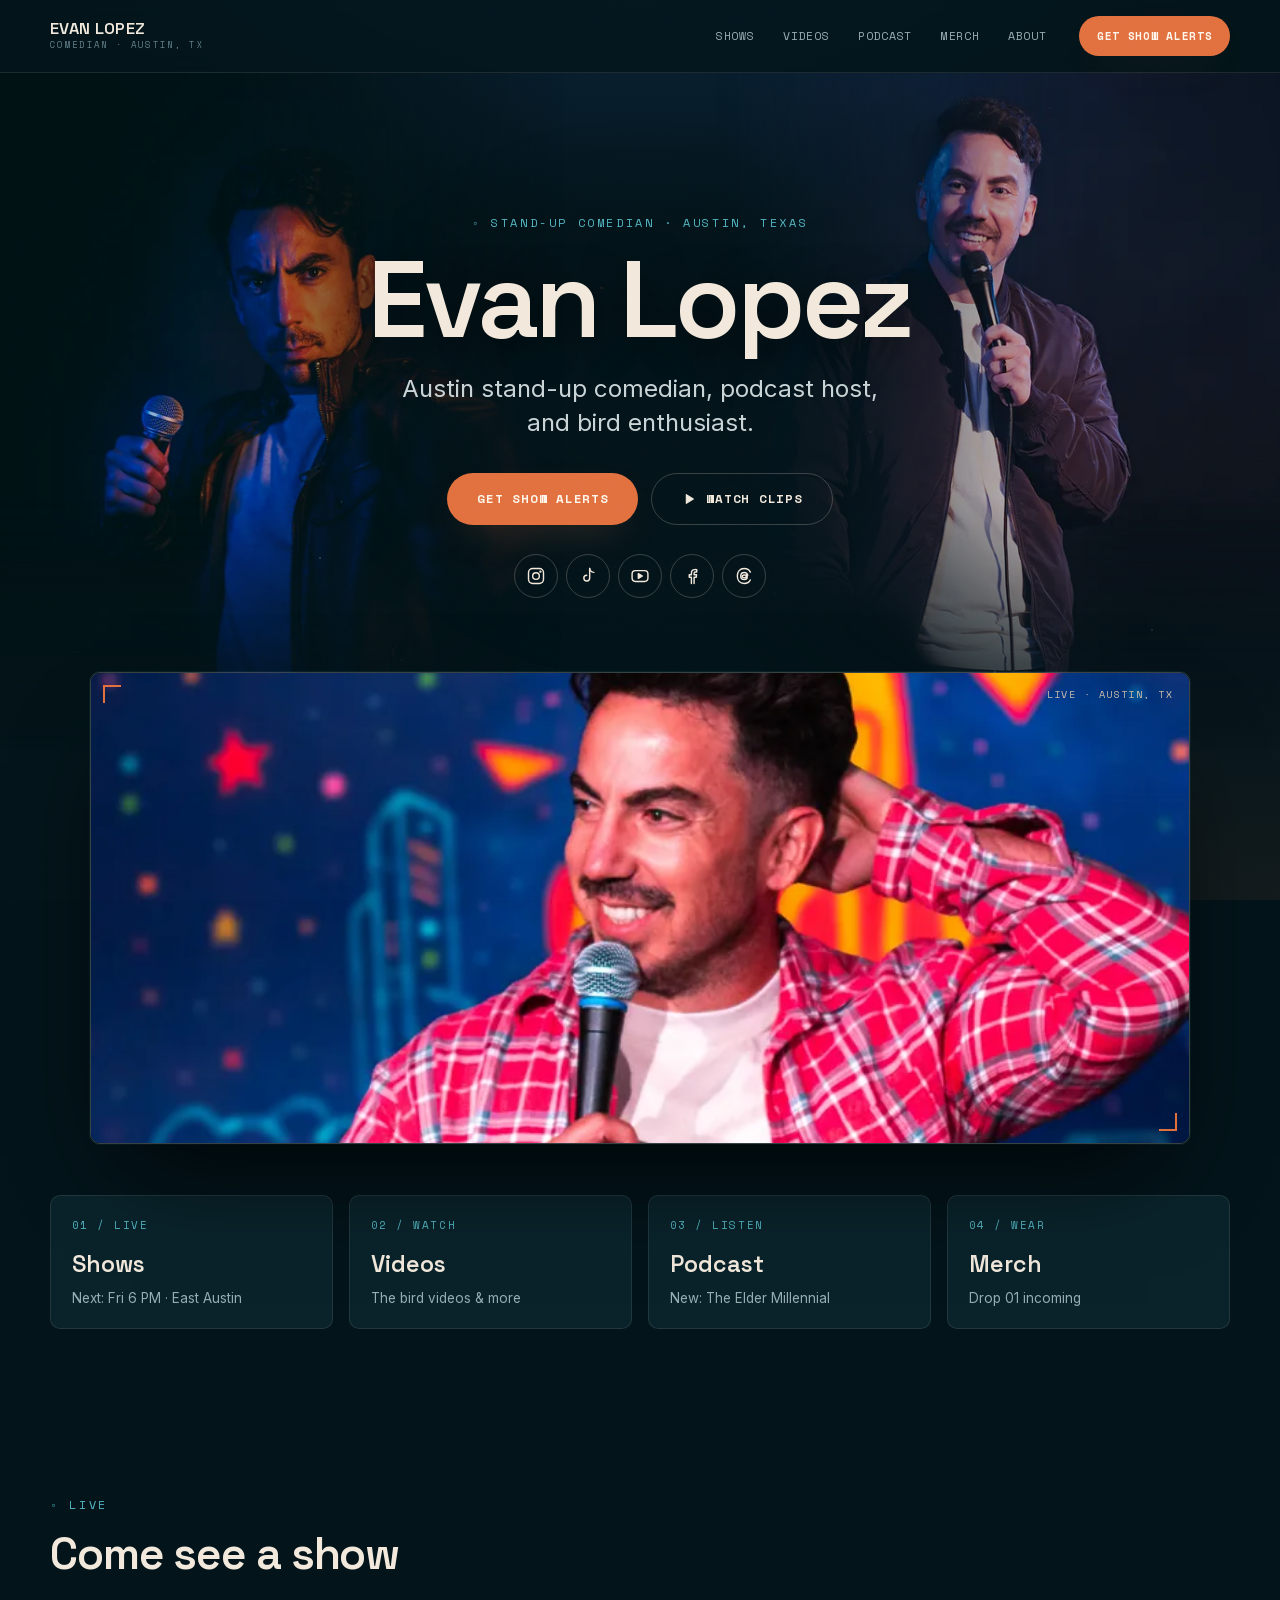
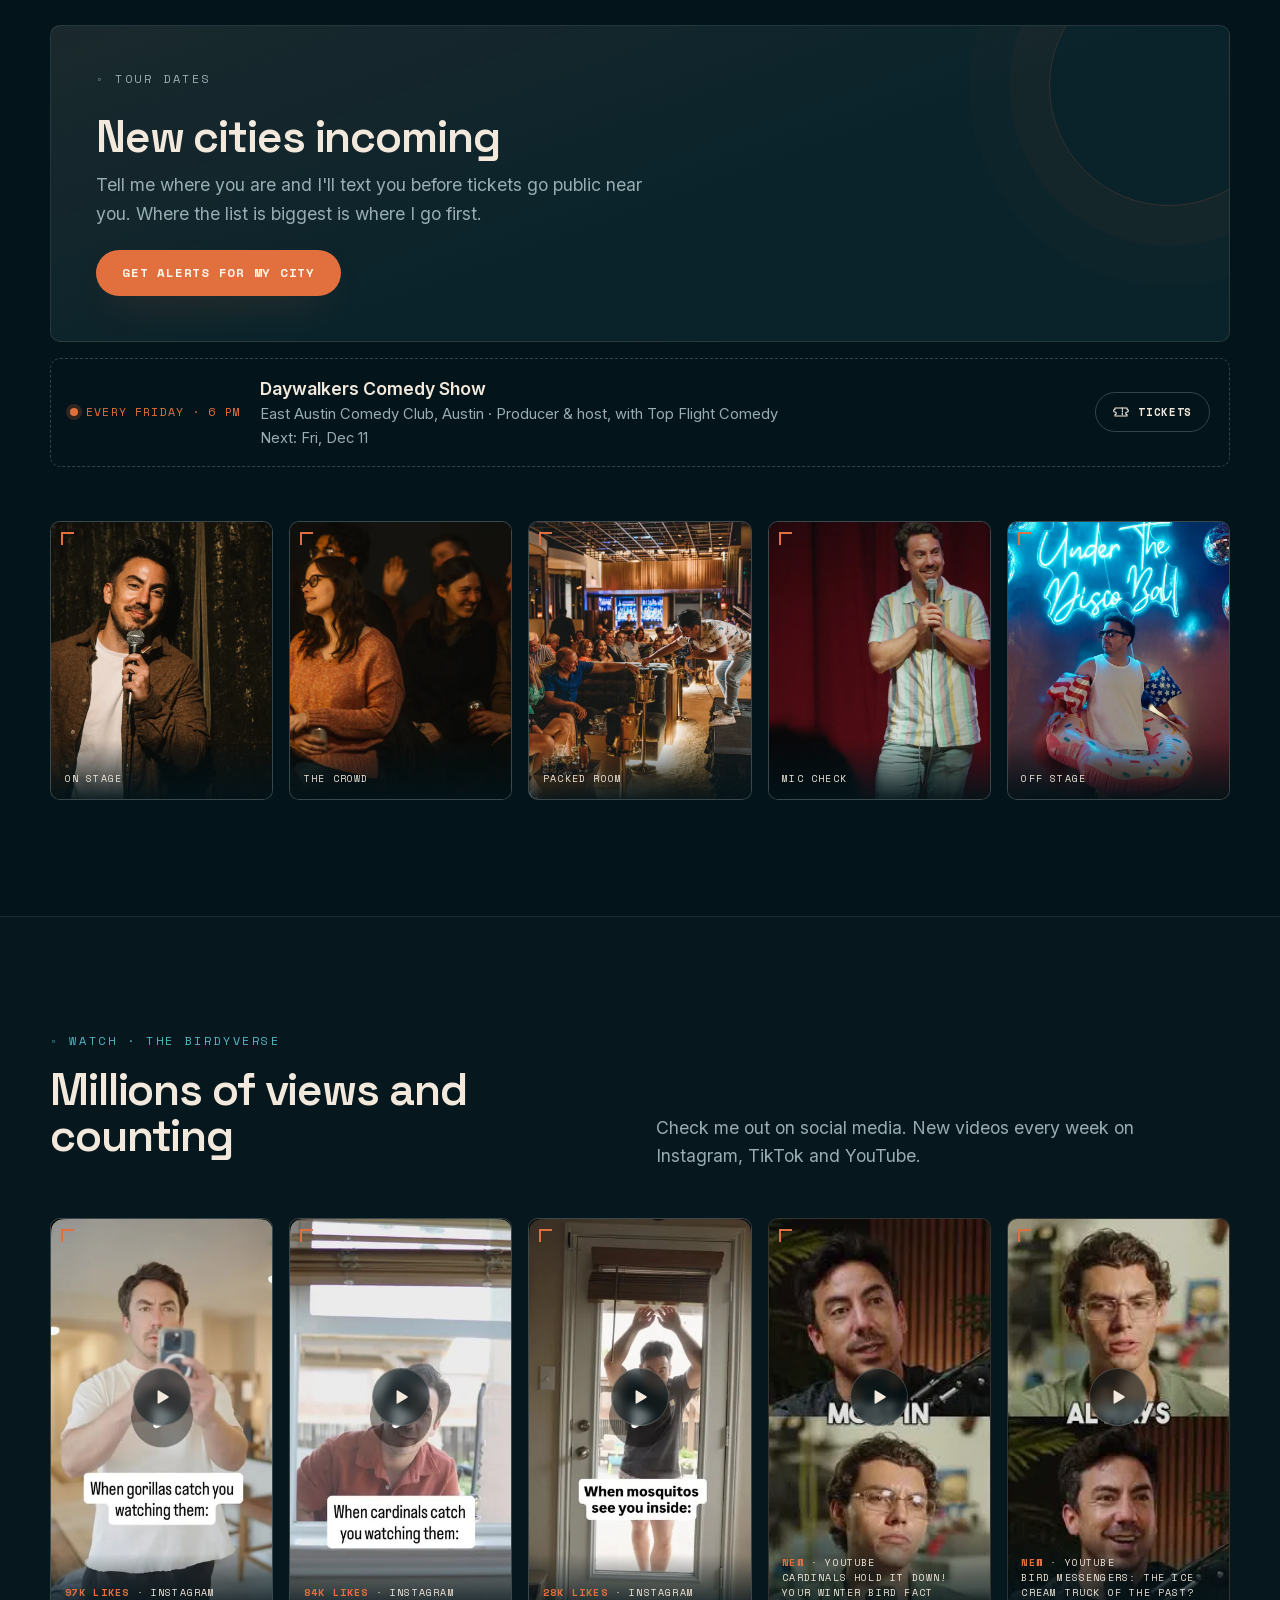
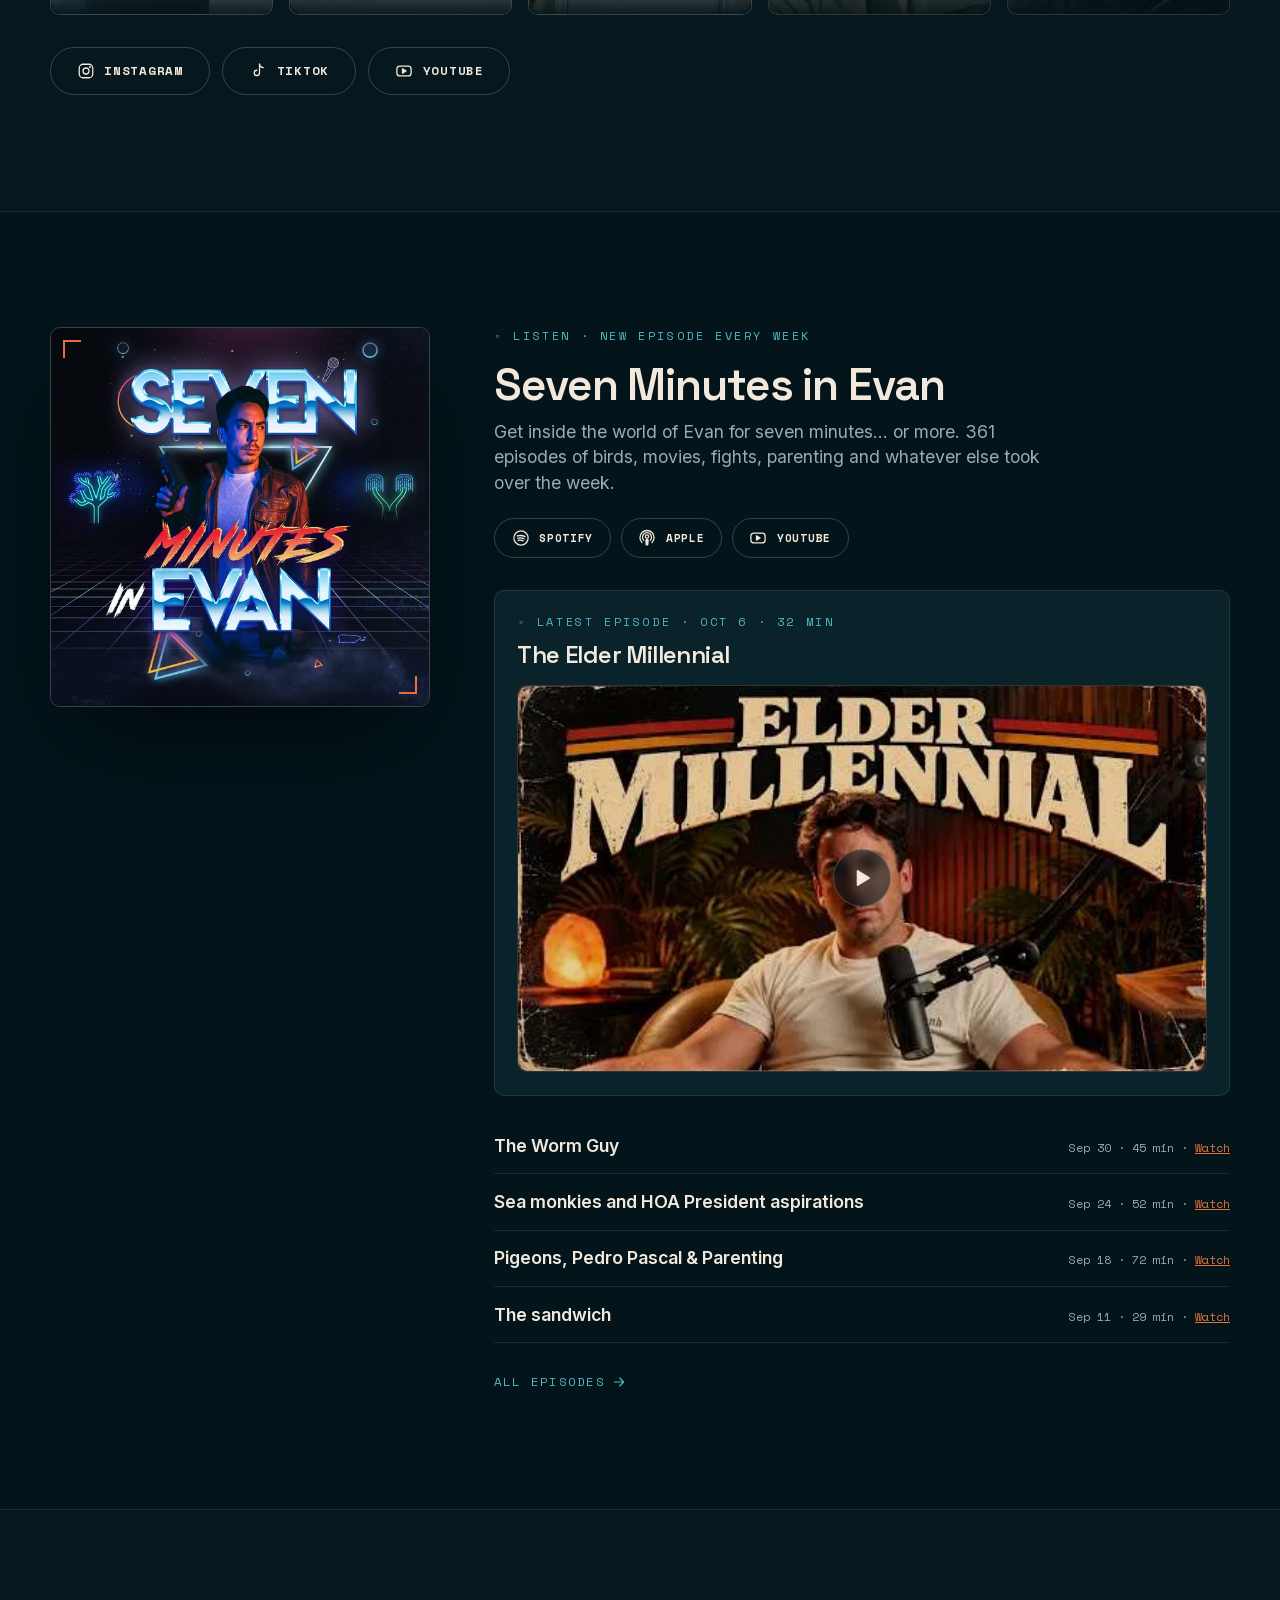
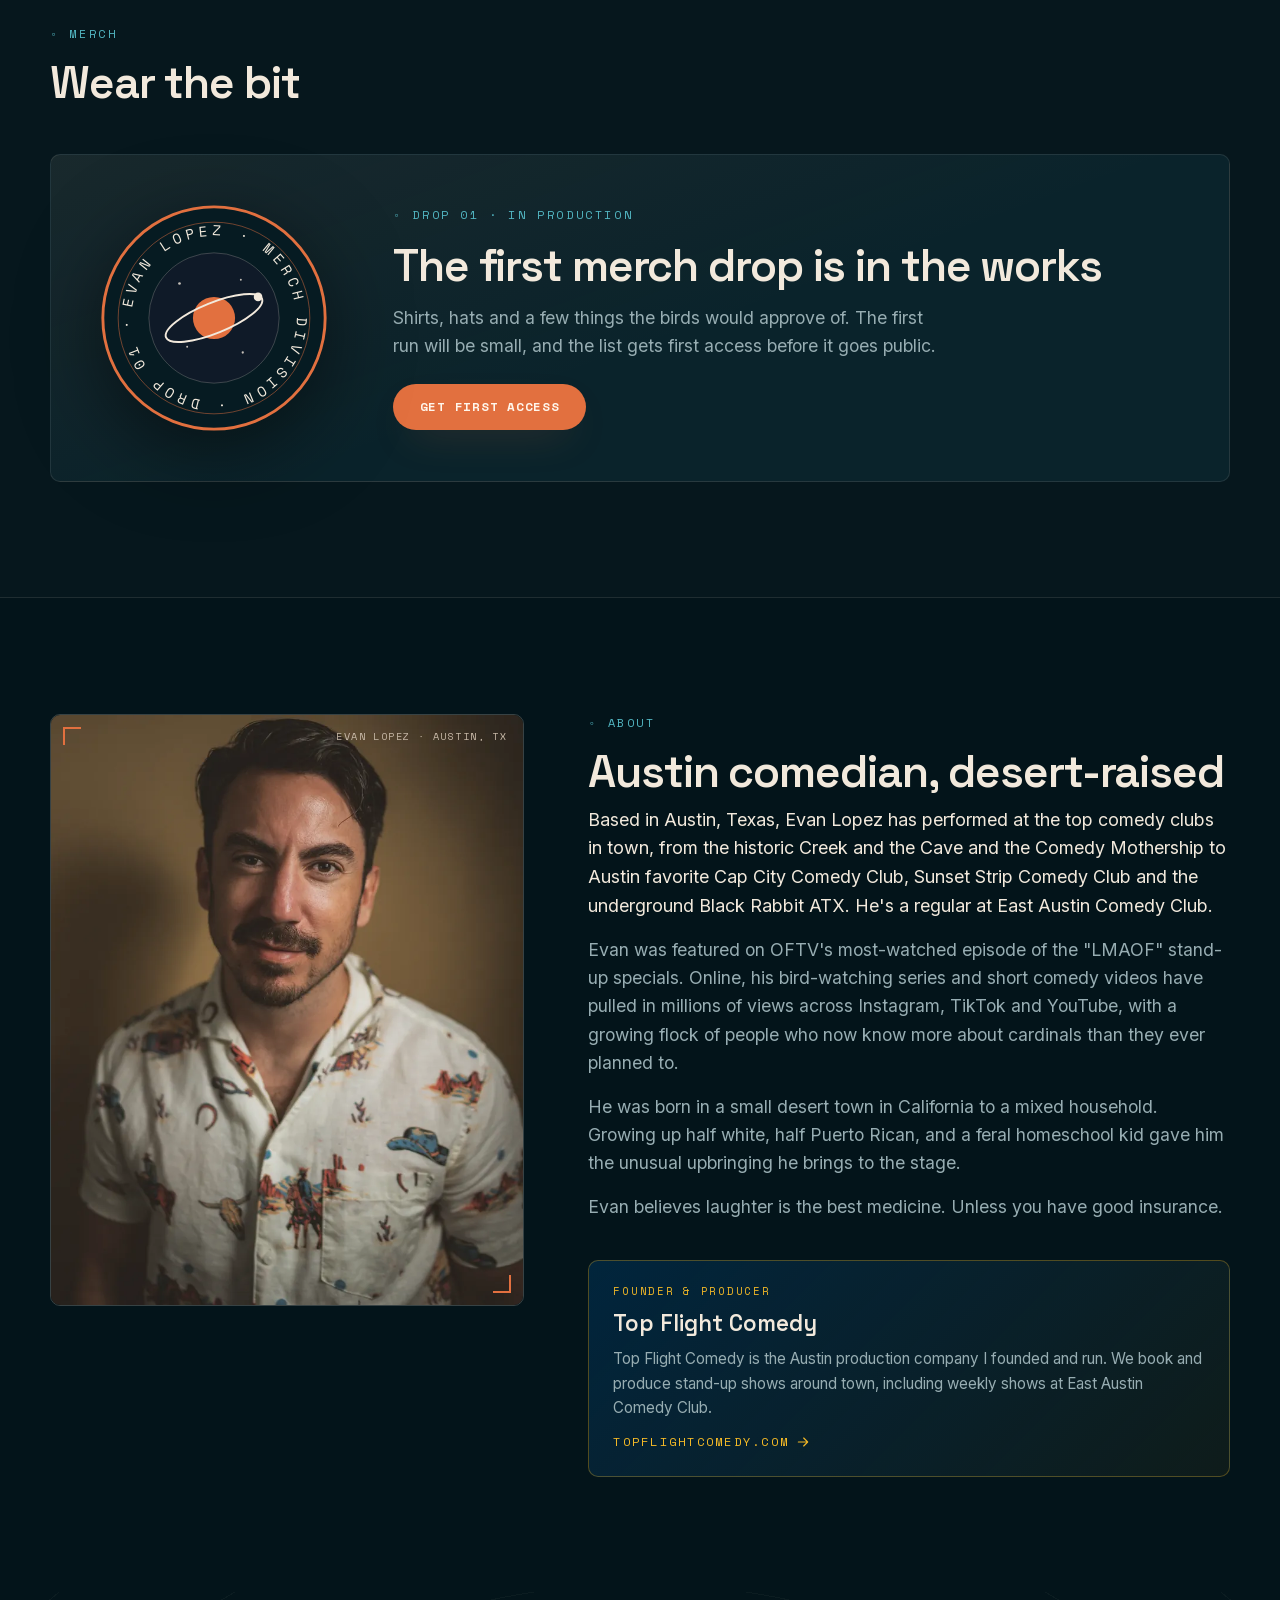
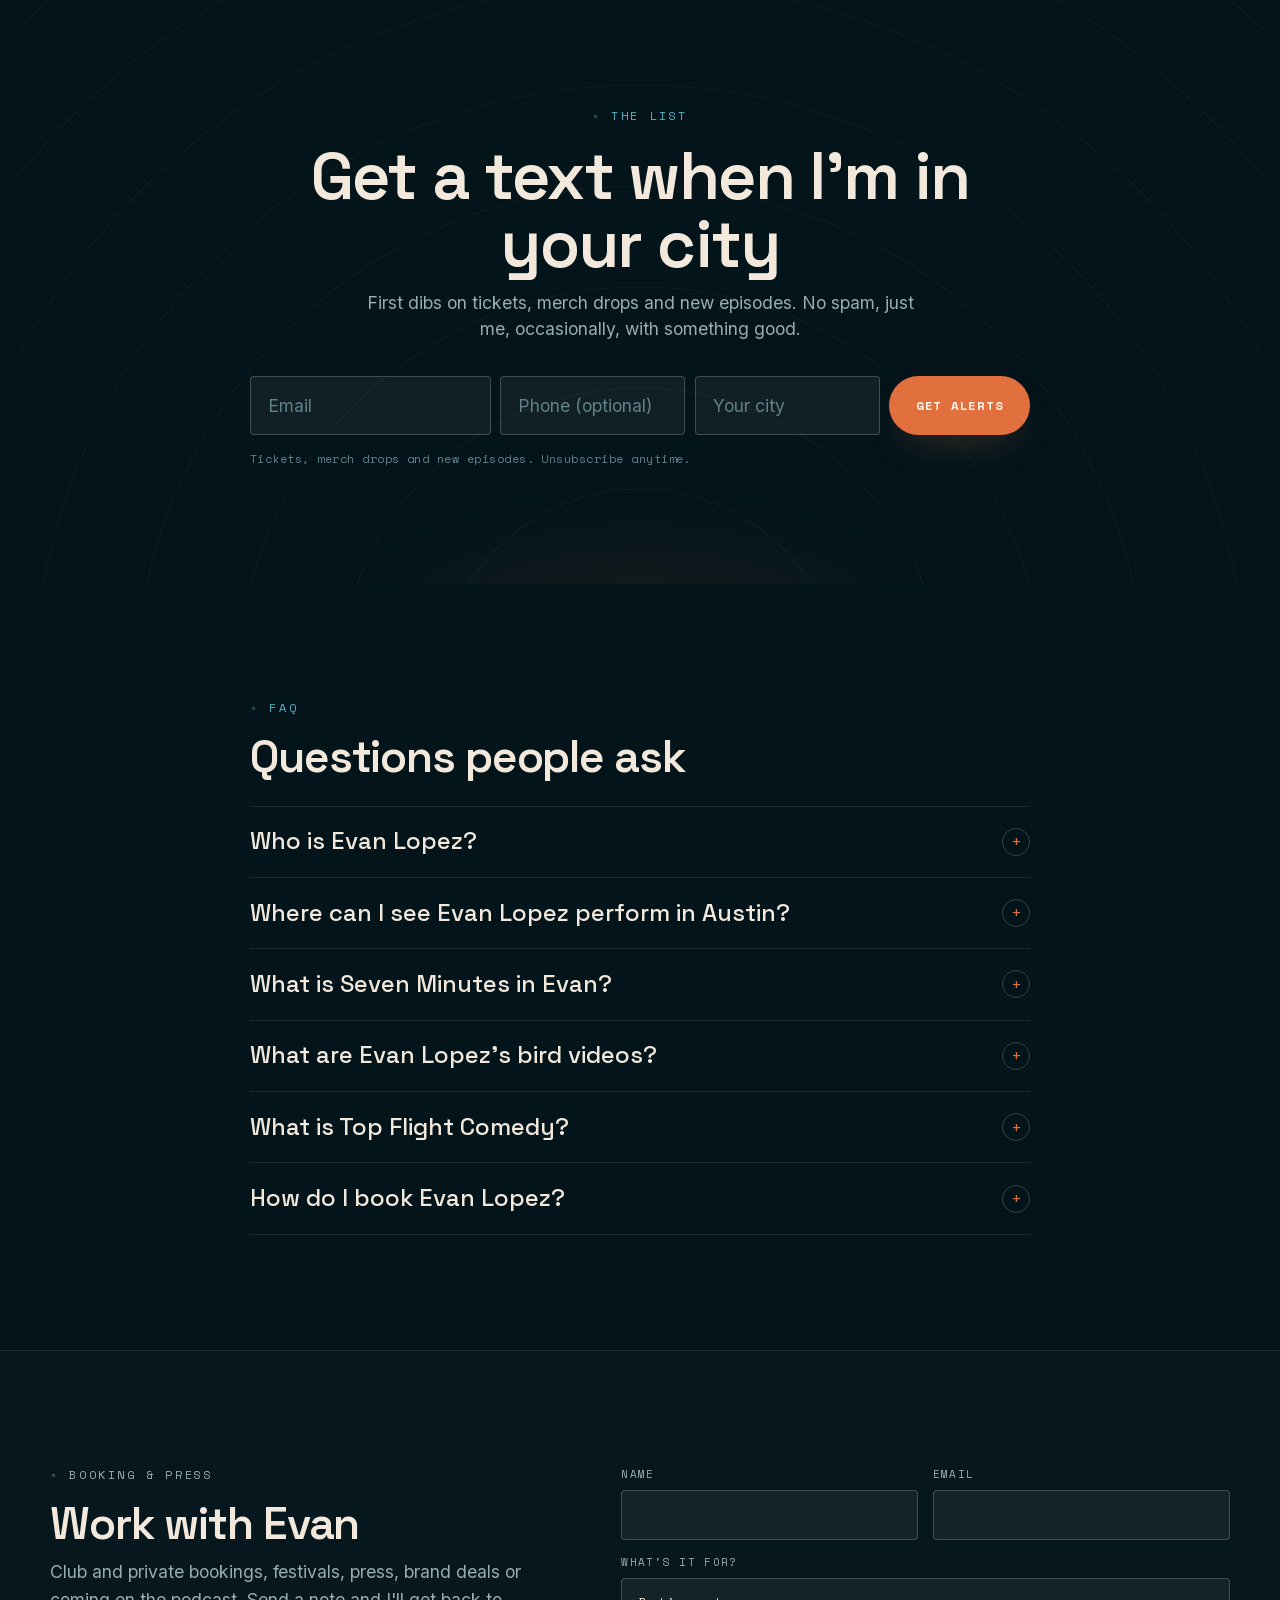
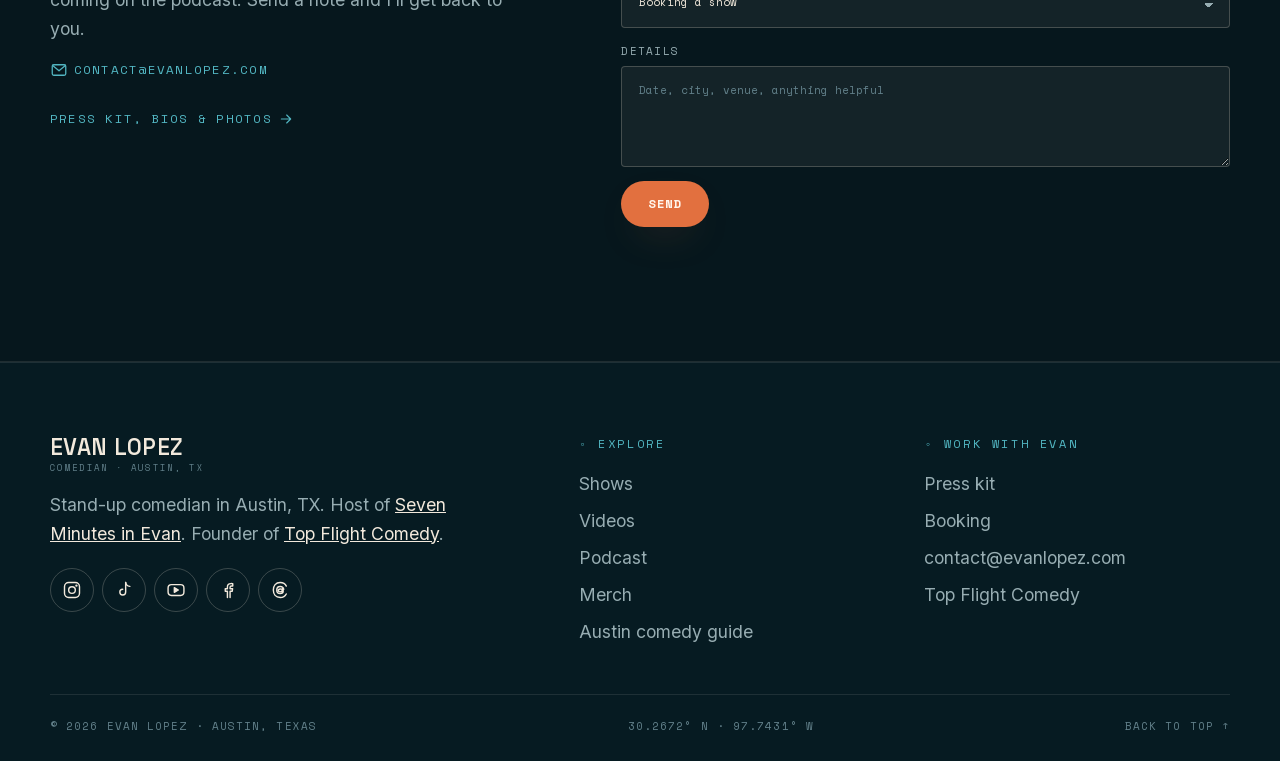
==== commit a00109dd: "Auto-refresh episodes, clips and dates" ====
--- a/index.html
+++ b/index.html
@@ -26,7 +26,7 @@
   <link rel="preload" href="/assets/fonts/inter-400-600.woff2" as="font" type="font/woff2" crossorigin>
   <link rel="stylesheet" href="/css/styles.css?v=16">
   <script type="application/ld+json">{"@context":"https://schema.org","@graph":[{"@type":"Person","@id":"https://evanlopez.com/#evan","name":"Evan Lopez","url":"https://evanlopez.com/","image":"https://evanlopez.com/assets/photos/about-1200.webp","jobTitle":"Stand-up comedian","description":"Evan Lopez is a stand-up comedian based in Austin, Texas. He was featured on OFTV's most-watched episode of the \"LMAOF\" stand-up series, has millions of views across Instagram, TikTok and YouTube, hosts the weekly podcast Seven Minutes in Evan, and founded the Austin production company Top Flight Comedy.","email":"mailto:contact@evanlopez.com","homeLocation":{"@type":"City","name":"Austin","containedInPlace":{"@type":"State","name":"Texas"}},"knowsAbout":["Stand-up comedy","Comedy podcasting","Comedy show production","Bird watching"],"founder":{"@id":"https://evanlopez.com/#topflight"},"sameAs":["https://www.instagram.com/iamevanlopez","https://www.tiktok.com/@iamevanlopez","https://www.youtube.com/@EvanLopez","https://www.facebook.com/EvanLopezComedy","https://www.threads.com/@iamevanlopez","https://open.spotify.com/show/1law6HzyxvgV1NMXmt70n2","https://podcasts.apple.com/us/podcast/seven-minutes-in-evan/id1494001499"]},{"@type":"Organization","@id":"https://evanlopez.com/#topflight","name":"Top Flight Comedy","url":"https://topflightcomedy.com/","founder":{"@id":"https://evanlopez.com/#evan"},"sameAs":["https://www.instagram.com/topflightcomedy"],"areaServed":{"@type":"City","name":"Austin"}},{"@type":"PodcastSeries","@id":"https://evanlopez.com/podcast/#series","name":"Seven Minutes in Evan","url":"https://evanlopez.com/podcast/","description":"Get inside the world of Evan for seven minutes... or more.","author":{"@id":"https://evanlopez.com/#evan"},"webFeed":"https://anchor.fm/s/ffa63fd8/podcast/rss","image":"https://evanlopez.com/assets/photos/podcast-600.webp","sameAs":["https://open.spotify.com/show/1law6HzyxvgV1NMXmt70n2","https://podcasts.apple.com/us/podcast/seven-minutes-in-evan/id1494001499"]},{"@type":"WebSite","@id":"https://evanlopez.com/#site","url":"https://evanlopez.com/","name":"Evan Lopez","publisher":{"@id":"https://evanlopez.com/#evan"}}]}</script>
-  <script type="application/ld+json">{"@context":"https://schema.org","@graph":[{"@type":"ComedyEvent","name":"Top Flight Comedy presents Daywalkers Comedy Show","startDate":"2026-11-13T18:00:00-06:00","eventStatus":"https://schema.org/EventScheduled","eventAttendanceMode":"https://schema.org/OfflineEventAttendanceMode","location":{"@type":"Place","name":"East Austin Comedy Club","address":{"@type":"PostalAddress","streetAddress":"2505 E 6th St Ste D","addressLocality":"Austin","addressRegion":"TX","postalCode":"78702","addressCountry":"US"}},"performer":{"@id":"https://evanlopez.com/#evan"},"organizer":{"@id":"https://evanlopez.com/#topflight"},"offers":{"@type":"Offer","url":"https://www.eventbrite.com/e/top-flight-comedy-presents-daywalkers-comedy-show-tickets-886479824017?aff=evanlopezcom","availability":"https://schema.org/InStock"},"image":"https://evanlopez.com/assets/og-image.jpg"},{"@type":"ComedyEvent","name":"Top Flight Comedy presents Daywalkers Comedy Show","startDate":"2026-11-20T18:00:00-06:00","eventStatus":"https://schema.org/EventScheduled","eventAttendanceMode":"https://schema.org/OfflineEventAttendanceMode","location":{"@type":"Place","name":"East Austin Comedy Club","address":{"@type":"PostalAddress","streetAddress":"2505 E 6th St Ste D","addressLocality":"Austin","addressRegion":"TX","postalCode":"78702","addressCountry":"US"}},"performer":{"@id":"https://evanlopez.com/#evan"},"organizer":{"@id":"https://evanlopez.com/#topflight"},"offers":{"@type":"Offer","url":"https://www.eventbrite.com/e/top-flight-comedy-presents-daywalkers-comedy-show-tickets-886479824017?aff=evanlopezcom","availability":"https://schema.org/InStock"},"image":"https://evanlopez.com/assets/og-image.jpg"},{"@type":"ComedyEvent","name":"Top Flight Comedy presents Daywalkers Comedy Show","startDate":"2026-11-27T18:00:00-06:00","eventStatus":"https://schema.org/EventScheduled","eventAttendanceMode":"https://schema.org/OfflineEventAttendanceMode","location":{"@type":"Place","name":"East Austin Comedy Club","address":{"@type":"PostalAddress","streetAddress":"2505 E 6th St Ste D","addressLocality":"Austin","addressRegion":"TX","postalCode":"78702","addressCountry":"US"}},"performer":{"@id":"https://evanlopez.com/#evan"},"organizer":{"@id":"https://evanlopez.com/#topflight"},"offers":{"@type":"Offer","url":"https://www.eventbrite.com/e/top-flight-comedy-presents-daywalkers-comedy-show-tickets-886479824017?aff=evanlopezcom","availability":"https://schema.org/InStock"},"image":"https://evanlopez.com/assets/og-image.jpg"},{"@type":"ComedyEvent","name":"Top Flight Comedy presents Daywalkers Comedy Show","startDate":"2026-12-04T18:00:00-06:00","eventStatus":"https://schema.org/EventScheduled","eventAttendanceMode":"https://schema.org/OfflineEventAttendanceMode","location":{"@type":"Place","name":"East Austin Comedy Club","address":{"@type":"PostalAddress","streetAddress":"2505 E 6th St Ste D","addressLocality":"Austin","addressRegion":"TX","postalCode":"78702","addressCountry":"US"}},"performer":{"@id":"https://evanlopez.com/#evan"},"organizer":{"@id":"https://evanlopez.com/#topflight"},"offers":{"@type":"Offer","url":"https://www.eventbrite.com/e/top-flight-comedy-presents-daywalkers-comedy-show-tickets-886479824017?aff=evanlopezcom","availability":"https://schema.org/InStock"},"image":"https://evanlopez.com/assets/og-image.jpg"}]}</script>
+  <script type="application/ld+json">{"@context":"https://schema.org","@graph":[{"@type":"ComedyEvent","name":"Top Flight Comedy presents Daywalkers Comedy Show","startDate":"2026-11-20T18:00:00-06:00","eventStatus":"https://schema.org/EventScheduled","eventAttendanceMode":"https://schema.org/OfflineEventAttendanceMode","location":{"@type":"Place","name":"East Austin Comedy Club","address":{"@type":"PostalAddress","streetAddress":"2505 E 6th St Ste D","addressLocality":"Austin","addressRegion":"TX","postalCode":"78702","addressCountry":"US"}},"performer":{"@id":"https://evanlopez.com/#evan"},"organizer":{"@id":"https://evanlopez.com/#topflight"},"offers":{"@type":"Offer","url":"https://www.eventbrite.com/e/top-flight-comedy-presents-daywalkers-comedy-show-tickets-886479824017?aff=evanlopezcom","availability":"https://schema.org/InStock"},"image":"https://evanlopez.com/assets/og-image.jpg"},{"@type":"ComedyEvent","name":"Top Flight Comedy presents Daywalkers Comedy Show","startDate":"2026-11-27T18:00:00-06:00","eventStatus":"https://schema.org/EventScheduled","eventAttendanceMode":"https://schema.org/OfflineEventAttendanceMode","location":{"@type":"Place","name":"East Austin Comedy Club","address":{"@type":"PostalAddress","streetAddress":"2505 E 6th St Ste D","addressLocality":"Austin","addressRegion":"TX","postalCode":"78702","addressCountry":"US"}},"performer":{"@id":"https://evanlopez.com/#evan"},"organizer":{"@id":"https://evanlopez.com/#topflight"},"offers":{"@type":"Offer","url":"https://www.eventbrite.com/e/top-flight-comedy-presents-daywalkers-comedy-show-tickets-886479824017?aff=evanlopezcom","availability":"https://schema.org/InStock"},"image":"https://evanlopez.com/assets/og-image.jpg"},{"@type":"ComedyEvent","name":"Top Flight Comedy presents Daywalkers Comedy Show","startDate":"2026-12-04T18:00:00-06:00","eventStatus":"https://schema.org/EventScheduled","eventAttendanceMode":"https://schema.org/OfflineEventAttendanceMode","location":{"@type":"Place","name":"East Austin Comedy Club","address":{"@type":"PostalAddress","streetAddress":"2505 E 6th St Ste D","addressLocality":"Austin","addressRegion":"TX","postalCode":"78702","addressCountry":"US"}},"performer":{"@id":"https://evanlopez.com/#evan"},"organizer":{"@id":"https://evanlopez.com/#topflight"},"offers":{"@type":"Offer","url":"https://www.eventbrite.com/e/top-flight-comedy-presents-daywalkers-comedy-show-tickets-886479824017?aff=evanlopezcom","availability":"https://schema.org/InStock"},"image":"https://evanlopez.com/assets/og-image.jpg"},{"@type":"ComedyEvent","name":"Top Flight Comedy presents Daywalkers Comedy Show","startDate":"2026-12-11T18:00:00-06:00","eventStatus":"https://schema.org/EventScheduled","eventAttendanceMode":"https://schema.org/OfflineEventAttendanceMode","location":{"@type":"Place","name":"East Austin Comedy Club","address":{"@type":"PostalAddress","streetAddress":"2505 E 6th St Ste D","addressLocality":"Austin","addressRegion":"TX","postalCode":"78702","addressCountry":"US"}},"performer":{"@id":"https://evanlopez.com/#evan"},"organizer":{"@id":"https://evanlopez.com/#topflight"},"offers":{"@type":"Offer","url":"https://www.eventbrite.com/e/top-flight-comedy-presents-daywalkers-comedy-show-tickets-886479824017?aff=evanlopezcom","availability":"https://schema.org/InStock"},"image":"https://evanlopez.com/assets/og-image.jpg"}]}</script>
   <script type="application/ld+json">{"@context":"https://schema.org","@type":"FAQPage","mainEntity":[{"@type":"Question","name":"Who is Evan Lopez?","acceptedAnswer":{"@type":"Answer","text":"Evan Lopez is a stand-up comedian based in Austin, Texas. He was featured on OFTV's most-watched episode of the \"LMAOF\" stand-up series, hosts the weekly comedy podcast Seven Minutes in Evan, and is the founder and producer of Top Flight Comedy. Online, his comedy videos and viral bird-watching series have millions of views across Instagram, TikTok and YouTube."}},{"@type":"Question","name":"Where can I see Evan Lopez perform in Austin?","acceptedAnswer":{"@type":"Answer","text":"Evan performs at clubs across Austin, including Comedy Mothership, Cap City Comedy Club, The Creek and the Cave, Sunset Strip Comedy Club, Black Rabbit ATX and East Austin Comedy Club, where he's a regular. Current dates and ticket links are in the Shows section of evanlopez.com."}},{"@type":"Question","name":"What is Seven Minutes in Evan?","acceptedAnswer":{"@type":"Answer","text":"Seven Minutes in Evan is Evan Lopez's comedy podcast, with a new episode every week. It covers whatever Evan is obsessed with that week: birds, movies, fights, parenting, sandwiches and a rotating cast of Austin comedians. Listen on Spotify, Apple Podcasts or YouTube."}},{"@type":"Question","name":"What are Evan Lopez's bird videos?","acceptedAnswer":{"@type":"Answer","text":"The bird videos are Evan's comedic bird-watching series on Instagram and TikTok, where he reviews, roasts and explains backyard birds in short videos. Along with his other short comedy clips, they've earned millions of views, and fans call the world of the series the birdyverse."}},{"@type":"Question","name":"What is Top Flight Comedy?","acceptedAnswer":{"@type":"Answer","text":"Top Flight Comedy is an Austin, Texas comedy production company founded and run by Evan Lopez. It produces stand-up shows around Austin, including weekly shows at East Austin Comedy Club. More at topflightcomedy.com."}},{"@type":"Question","name":"How do I book Evan Lopez?","acceptedAnswer":{"@type":"Answer","text":"For booking, press and podcast guest requests, email contact@evanlopez.com or use the booking form on evanlopez.com."}}]}</script>
 </head>
 <body id="top">
@@ -84,7 +84,7 @@
         <div class="weekly">
             <div class="weekly-when"><span class="dot"></span>Every Friday · 6 PM</div>
             <div class="weekly-body"><strong>Daywalkers Comedy Show</strong><span>East Austin Comedy Club, Austin · Producer &amp; host, with Top Flight Comedy</span>
-            <span class="muted small">Next: <time data-weekly="4" data-time="18:00" datetime="2026-11-13">Fri, Nov 13</time></span></div>
+            <span class="muted small">Next: <time data-weekly="4" data-time="18:00" datetime="2026-11-20">Fri, Nov 20</time></span></div>
             <a class="btn btn-ghost btn-sm" href="https://www.eventbrite.com/e/top-flight-comedy-presents-daywalkers-comedy-show-tickets-886479824017?aff=evanlopezcom" target="_blank" rel="noopener"><svg class="ico" width="16" height="16" viewBox="0 0 24 24" fill="none" stroke="currentColor" stroke-width="1.7" stroke-linecap="round" stroke-linejoin="round" aria-hidden="true"><path d="M3 8a2 2 0 0 0 0 4v0a2 2 0 0 1 0 4v2h18v-2a2 2 0 0 1 0-4 2 2 0 0 0 0-4V6H3z"/><path d="M14 6v12" stroke-dasharray="2 2"/></svg> Tickets</a></div>
         <div class="frames live swipe"><figure class="frame"><img class="" src="/assets/photos/live-1-800.webp" srcset="/assets/photos/live-1-800.webp 800w" sizes="(max-width:700px) 58vw, 230px" width="800" height="1333" alt="Evan Lopez performing stand-up in Austin" loading="lazy" decoding="async"><figcaption class="tag">On stage</figcaption></figure><figure class="frame"><img class="" src="/assets/photos/live-2-800.webp" srcset="/assets/photos/live-2-800.webp 800w" sizes="(max-width:700px) 58vw, 230px" width="800" height="1046" alt="Audience laughing at an Evan Lopez comedy show" loading="lazy" decoding="async"><figcaption class="tag">The crowd</figcaption></figure><figure class="frame"><img class="" src="/assets/photos/live-3-800.webp" srcset="/assets/photos/live-3-800.webp 800w" sizes="(max-width:700px) 58vw, 230px" width="800" height="888" alt="A full comedy room during Evan Lopez&#x27;s set" loading="lazy" decoding="async"><figcaption class="tag">Packed room</figcaption></figure><figure class="frame"><img class="" src="/assets/photos/live-4-800.webp" srcset="/assets/photos/live-4-800.webp 800w" sizes="(max-width:700px) 58vw, 230px" width="800" height="1325" alt="Evan Lopez on stage in front of a red curtain" loading="lazy" decoding="async"><figcaption class="tag">Mic check</figcaption></figure><figure class="frame"><img class="" src="/assets/photos/live-5-800.webp" srcset="/assets/photos/live-5-800.webp 800w" sizes="(max-width:700px) 58vw, 230px" width="800" height="981" alt="Evan Lopez in a pool float under a neon sign" loading="lazy" decoding="async"><figcaption class="tag">Off stage</figcaption></figure></div>
         <p class="swipe-hint" aria-hidden="true">Swipe →</p>
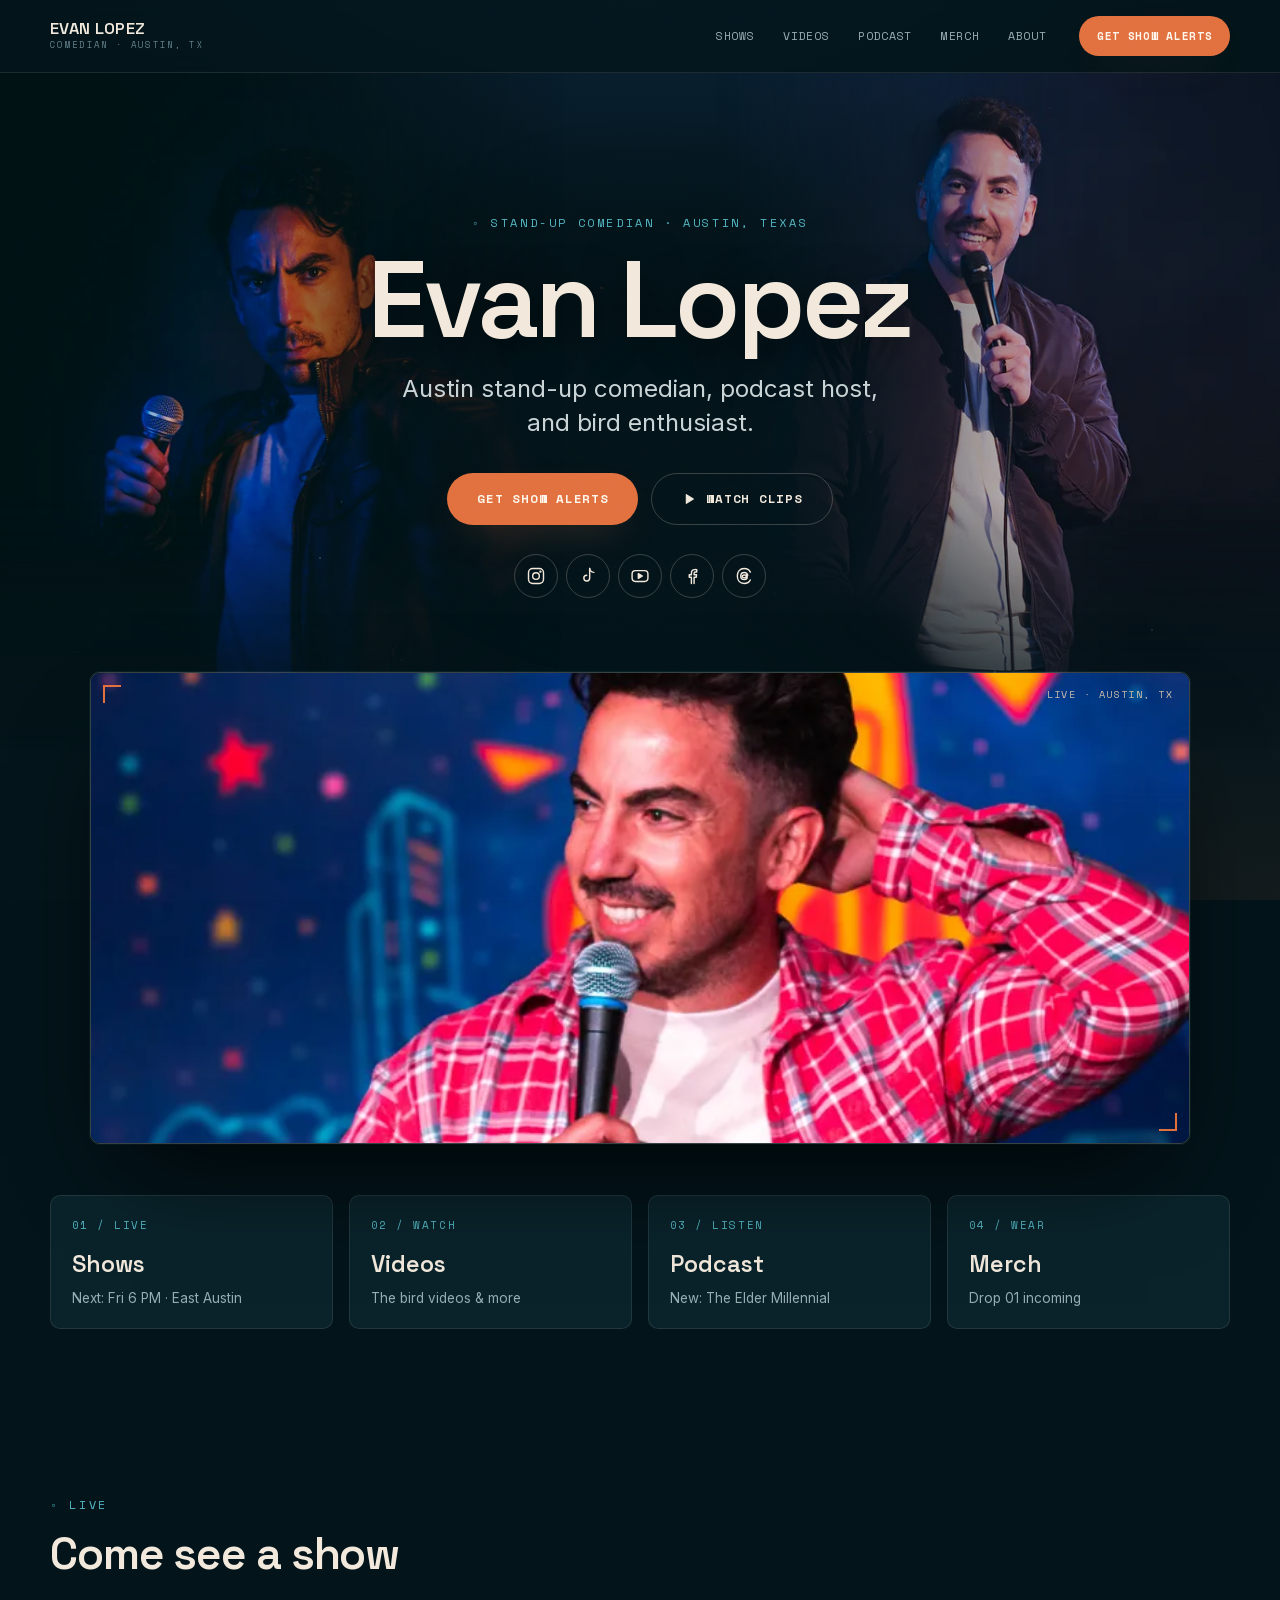
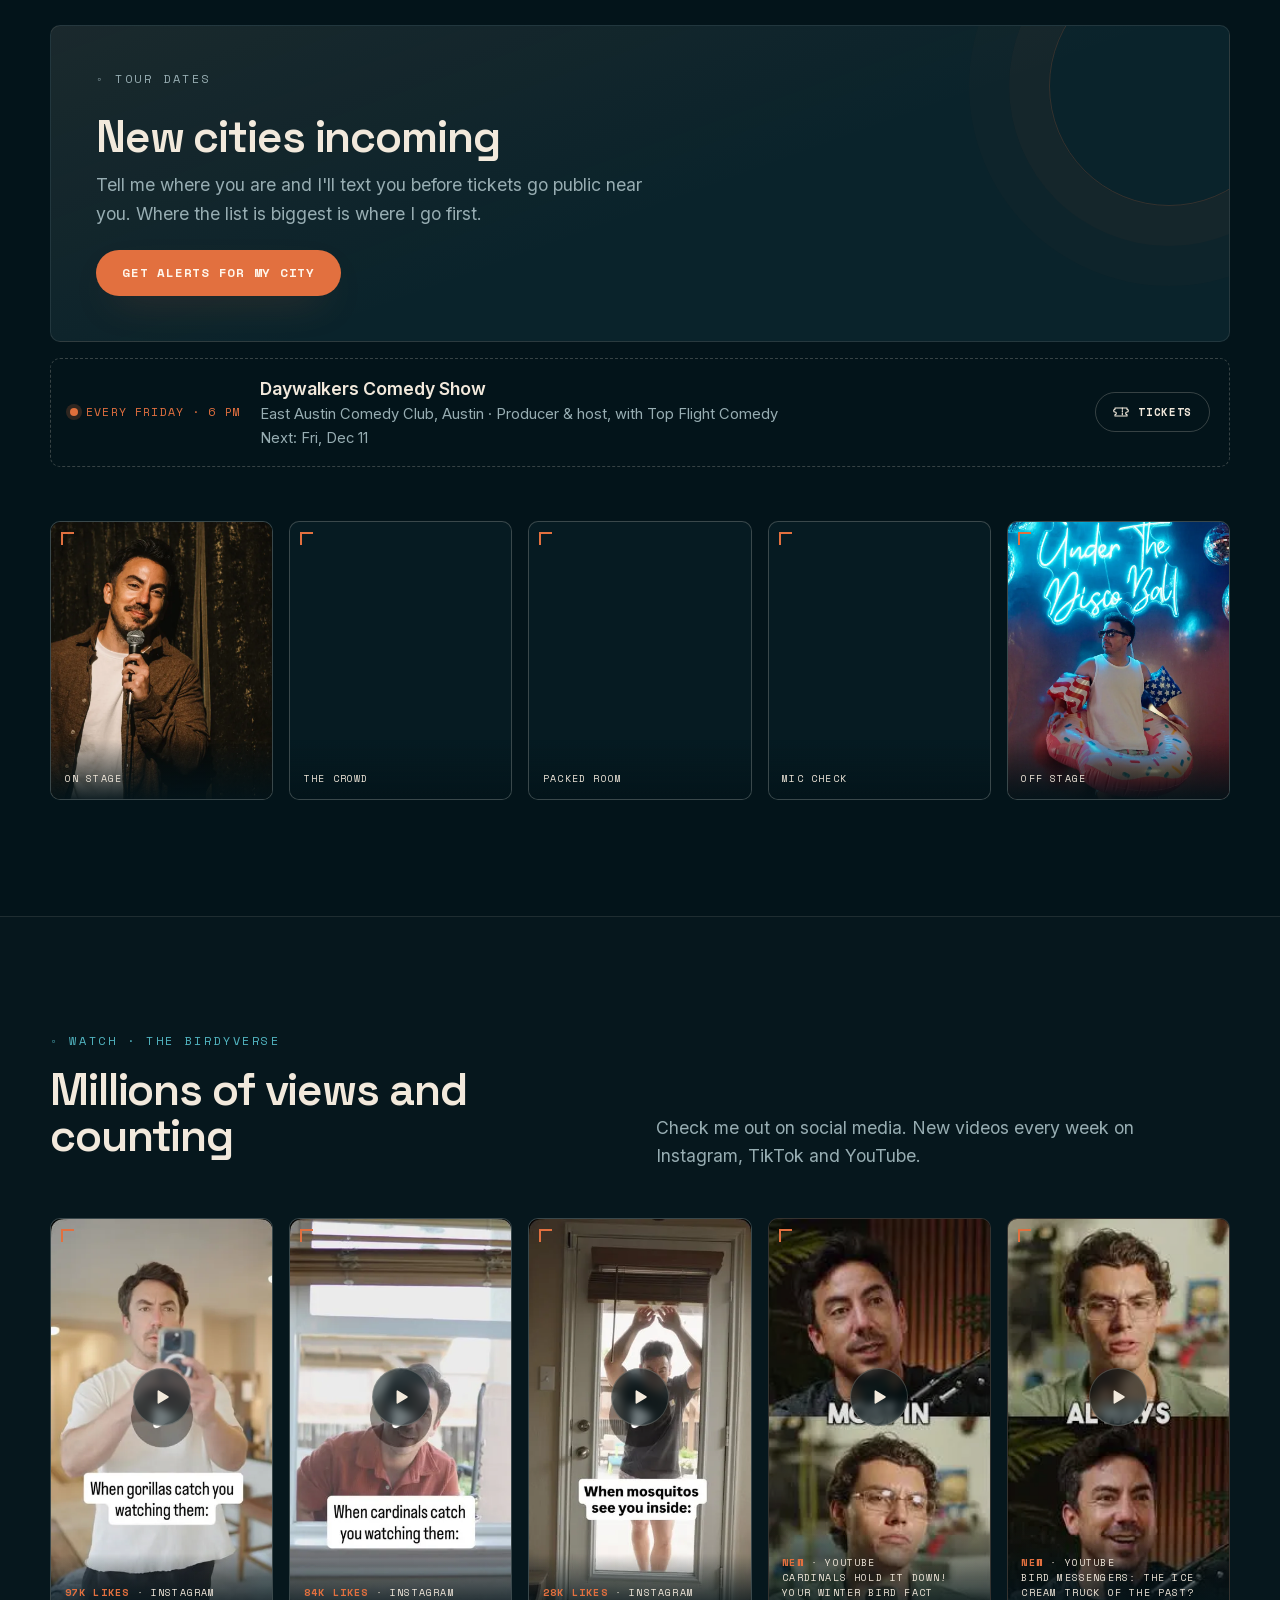
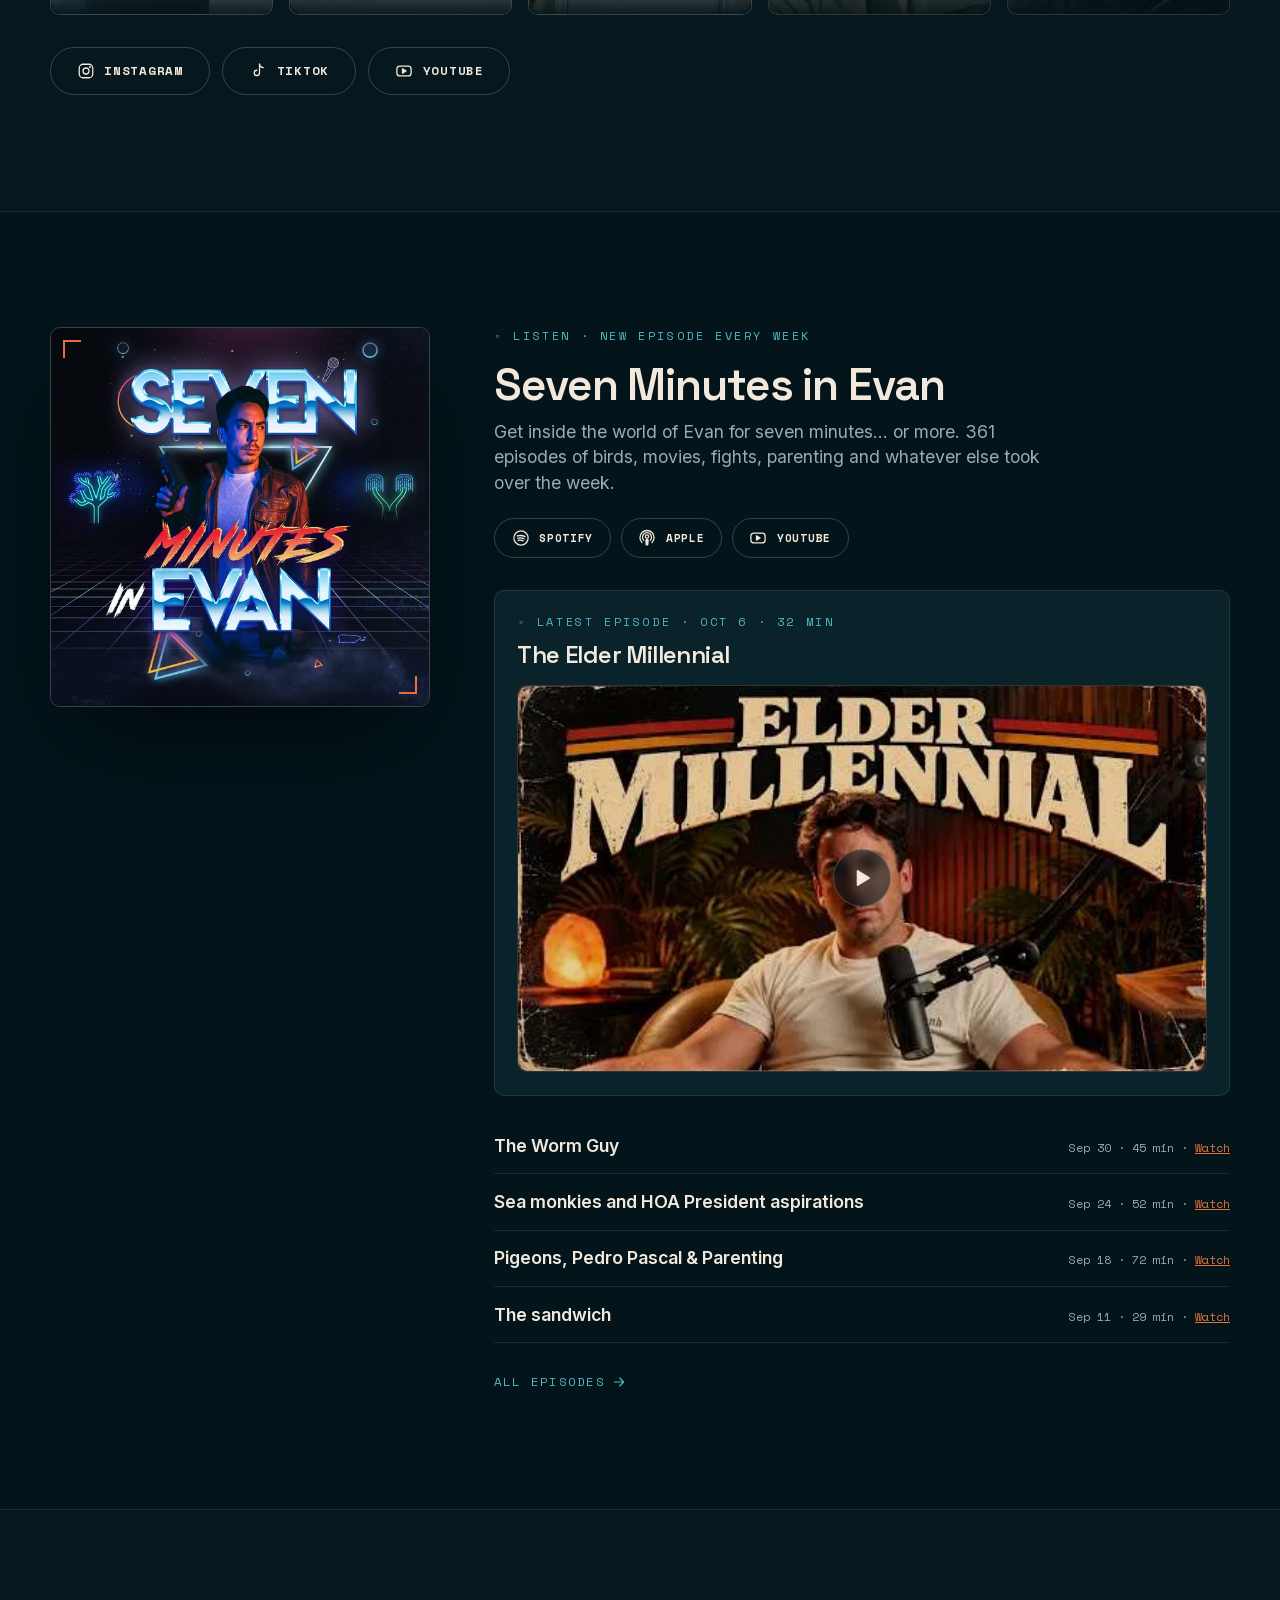
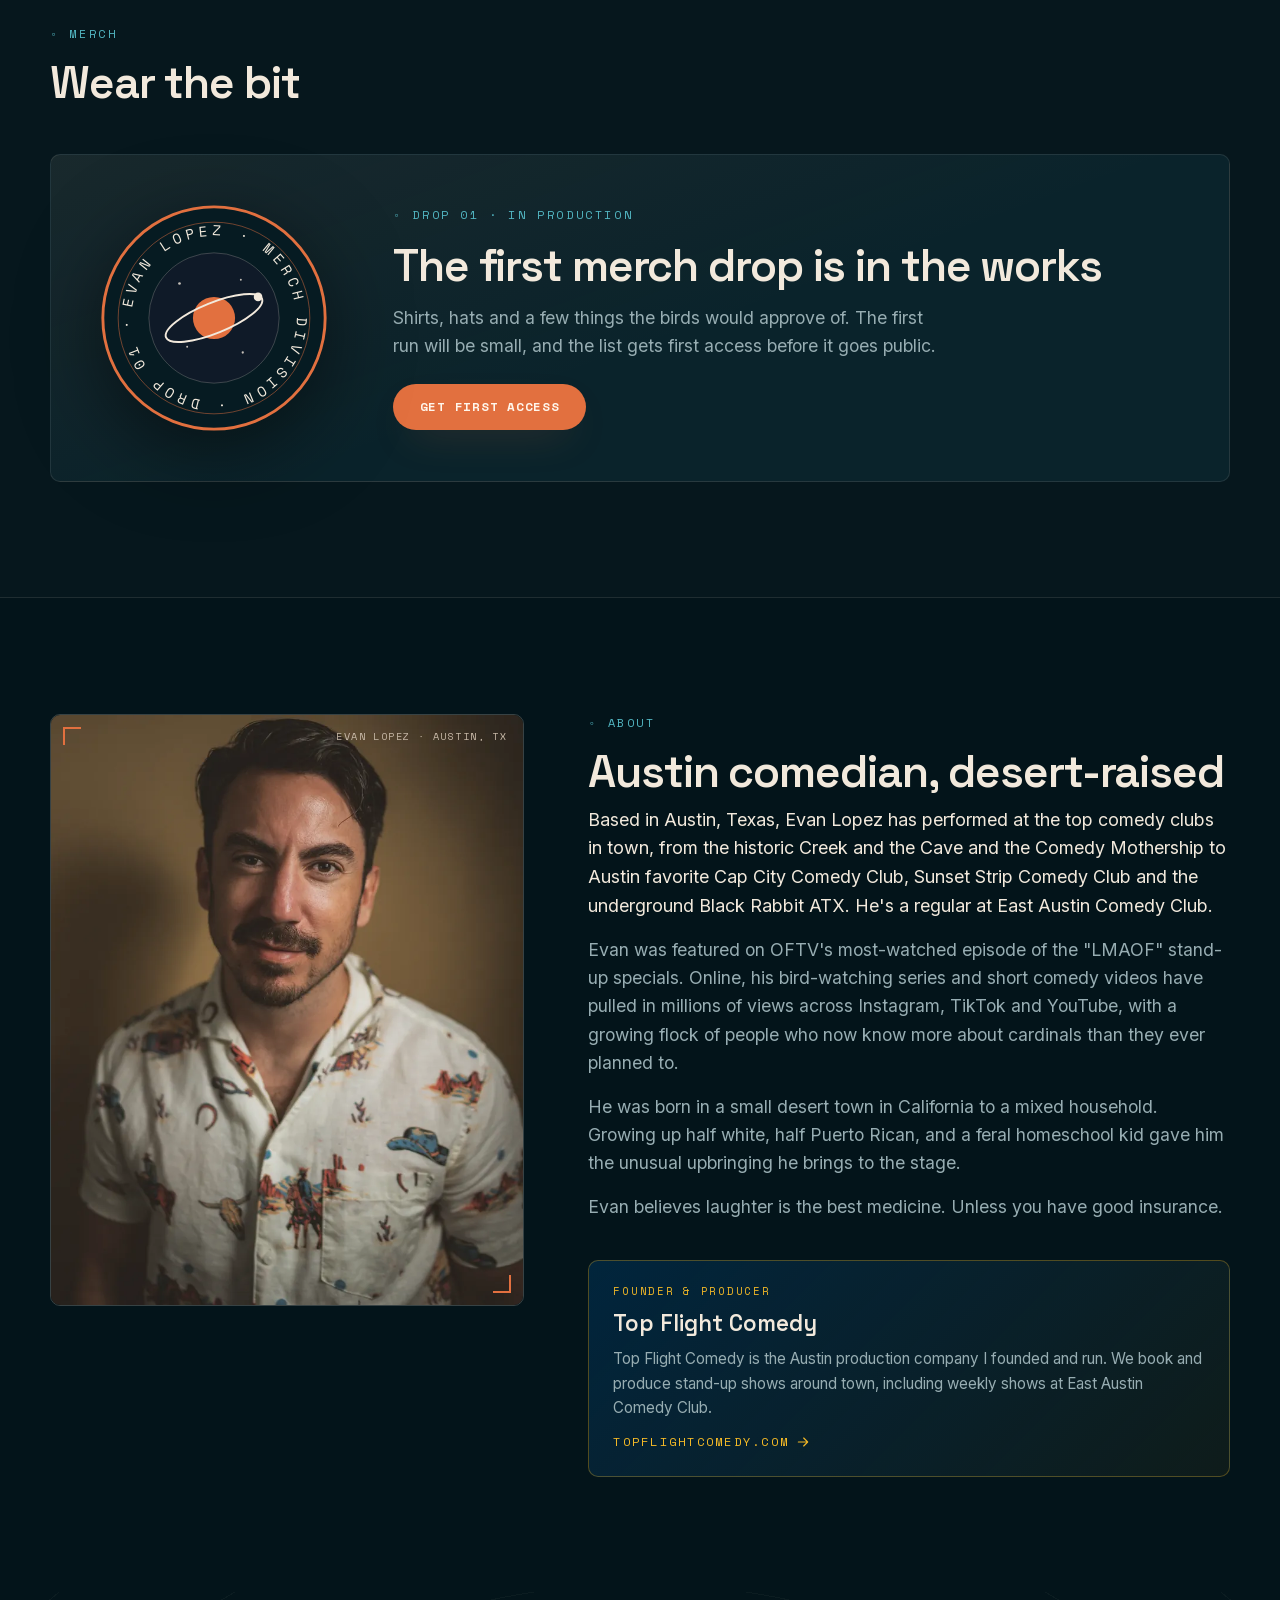
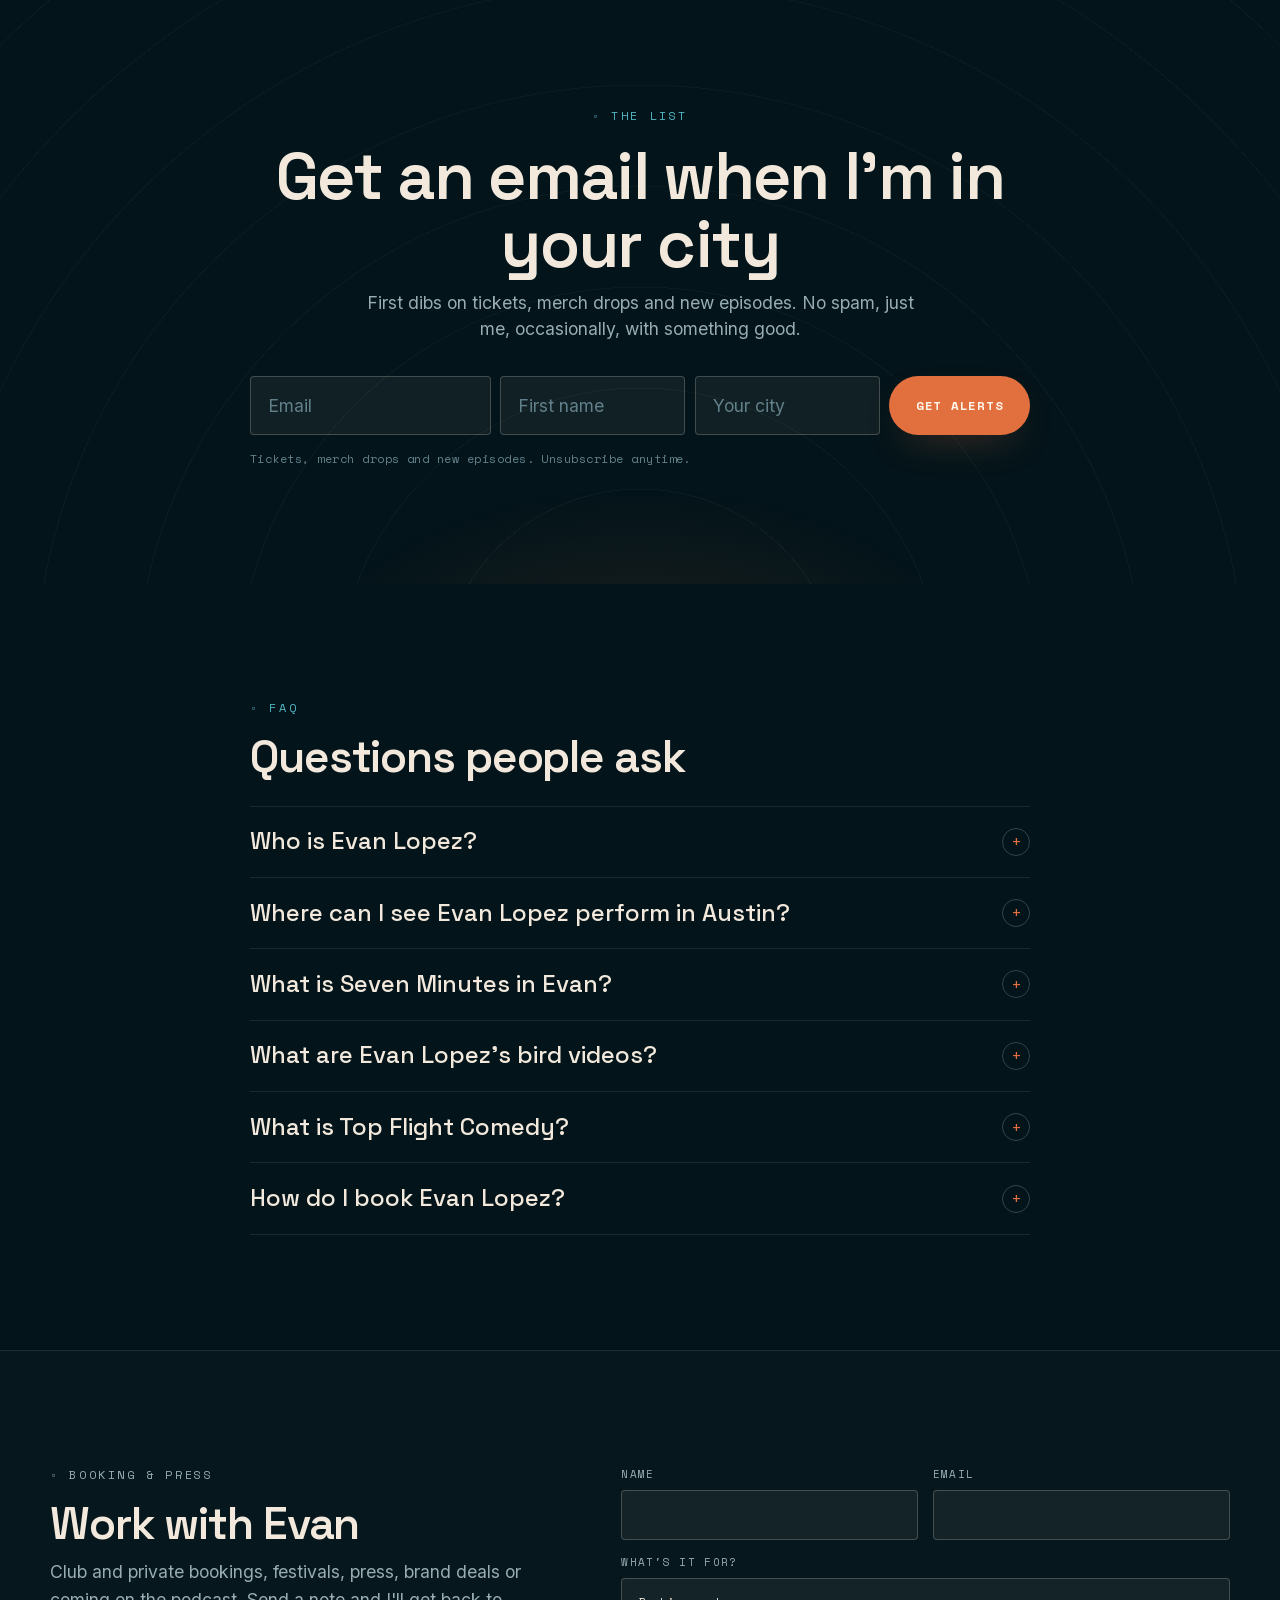
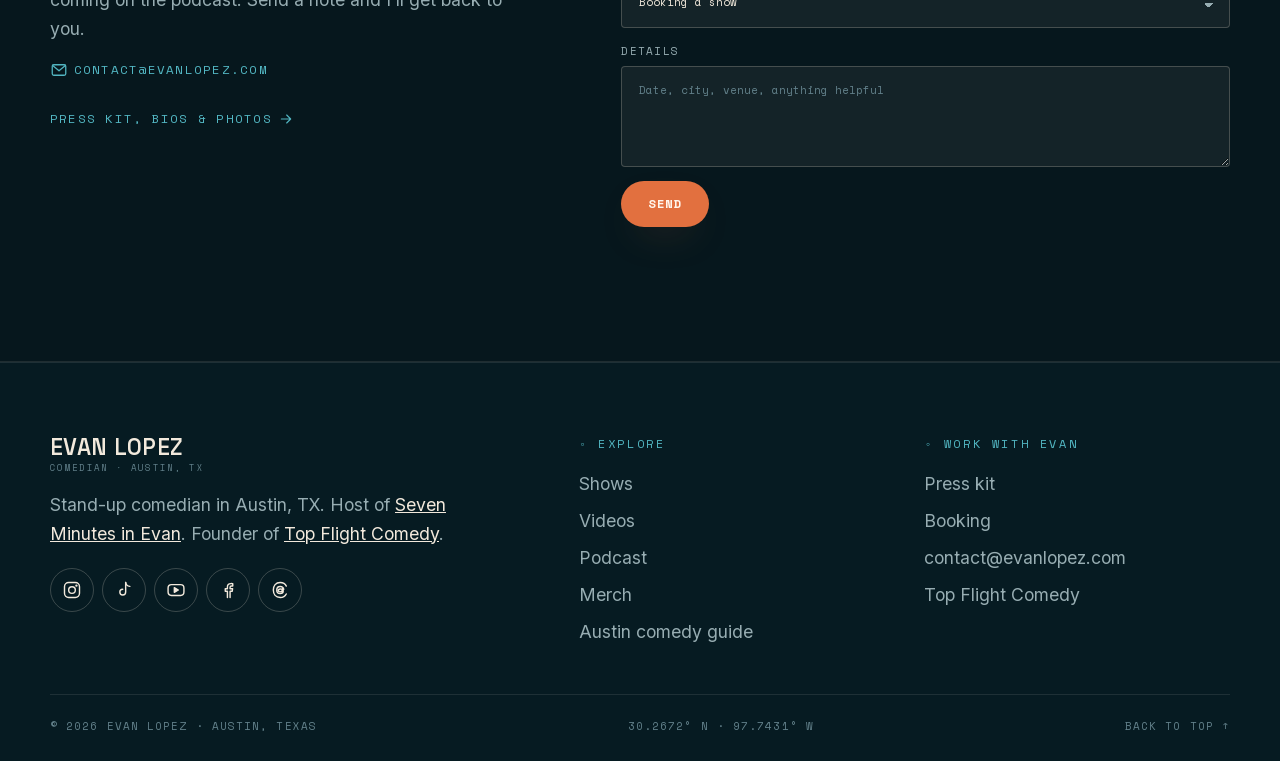
==== commit 5850a50d: "Add /join/ email signup page; signup form asks for email, first name and city The form now says emai" ====
--- a/index.html
+++ b/index.html
@@ -24,7 +24,7 @@
   <link rel="manifest" href="/site.webmanifest">
   <link rel="preload" href="/assets/fonts/space-grotesk-500-700.woff2" as="font" type="font/woff2" crossorigin>
   <link rel="preload" href="/assets/fonts/inter-400-600.woff2" as="font" type="font/woff2" crossorigin>
-  <link rel="stylesheet" href="/css/styles.css?v=16">
+  <link rel="stylesheet" href="/css/styles.css?v=17">
   <script type="application/ld+json">{"@context":"https://schema.org","@graph":[{"@type":"Person","@id":"https://evanlopez.com/#evan","name":"Evan Lopez","url":"https://evanlopez.com/","image":"https://evanlopez.com/assets/photos/about-1200.webp","jobTitle":"Stand-up comedian","description":"Evan Lopez is a stand-up comedian based in Austin, Texas. He was featured on OFTV's most-watched episode of the \"LMAOF\" stand-up series, has millions of views across Instagram, TikTok and YouTube, hosts the weekly podcast Seven Minutes in Evan, and founded the Austin production company Top Flight Comedy.","email":"mailto:contact@evanlopez.com","homeLocation":{"@type":"City","name":"Austin","containedInPlace":{"@type":"State","name":"Texas"}},"knowsAbout":["Stand-up comedy","Comedy podcasting","Comedy show production","Bird watching"],"founder":{"@id":"https://evanlopez.com/#topflight"},"sameAs":["https://www.instagram.com/iamevanlopez","https://www.tiktok.com/@iamevanlopez","https://www.youtube.com/@EvanLopez","https://www.facebook.com/EvanLopezComedy","https://www.threads.com/@iamevanlopez","https://open.spotify.com/show/1law6HzyxvgV1NMXmt70n2","https://podcasts.apple.com/us/podcast/seven-minutes-in-evan/id1494001499"]},{"@type":"Organization","@id":"https://evanlopez.com/#topflight","name":"Top Flight Comedy","url":"https://topflightcomedy.com/","founder":{"@id":"https://evanlopez.com/#evan"},"sameAs":["https://www.instagram.com/topflightcomedy"],"areaServed":{"@type":"City","name":"Austin"}},{"@type":"PodcastSeries","@id":"https://evanlopez.com/podcast/#series","name":"Seven Minutes in Evan","url":"https://evanlopez.com/podcast/","description":"Get inside the world of Evan for seven minutes... or more.","author":{"@id":"https://evanlopez.com/#evan"},"webFeed":"https://anchor.fm/s/ffa63fd8/podcast/rss","image":"https://evanlopez.com/assets/photos/podcast-600.webp","sameAs":["https://open.spotify.com/show/1law6HzyxvgV1NMXmt70n2","https://podcasts.apple.com/us/podcast/seven-minutes-in-evan/id1494001499"]},{"@type":"WebSite","@id":"https://evanlopez.com/#site","url":"https://evanlopez.com/","name":"Evan Lopez","publisher":{"@id":"https://evanlopez.com/#evan"}}]}</script>
   <script type="application/ld+json">{"@context":"https://schema.org","@graph":[{"@type":"ComedyEvent","name":"Top Flight Comedy presents Daywalkers Comedy Show","startDate":"2026-11-20T18:00:00-06:00","eventStatus":"https://schema.org/EventScheduled","eventAttendanceMode":"https://schema.org/OfflineEventAttendanceMode","location":{"@type":"Place","name":"East Austin Comedy Club","address":{"@type":"PostalAddress","streetAddress":"2505 E 6th St Ste D","addressLocality":"Austin","addressRegion":"TX","postalCode":"78702","addressCountry":"US"}},"performer":{"@id":"https://evanlopez.com/#evan"},"organizer":{"@id":"https://evanlopez.com/#topflight"},"offers":{"@type":"Offer","url":"https://www.eventbrite.com/e/top-flight-comedy-presents-daywalkers-comedy-show-tickets-886479824017?aff=evanlopezcom","availability":"https://schema.org/InStock"},"image":"https://evanlopez.com/assets/og-image.jpg"},{"@type":"ComedyEvent","name":"Top Flight Comedy presents Daywalkers Comedy Show","startDate":"2026-11-27T18:00:00-06:00","eventStatus":"https://schema.org/EventScheduled","eventAttendanceMode":"https://schema.org/OfflineEventAttendanceMode","location":{"@type":"Place","name":"East Austin Comedy Club","address":{"@type":"PostalAddress","streetAddress":"2505 E 6th St Ste D","addressLocality":"Austin","addressRegion":"TX","postalCode":"78702","addressCountry":"US"}},"performer":{"@id":"https://evanlopez.com/#evan"},"organizer":{"@id":"https://evanlopez.com/#topflight"},"offers":{"@type":"Offer","url":"https://www.eventbrite.com/e/top-flight-comedy-presents-daywalkers-comedy-show-tickets-886479824017?aff=evanlopezcom","availability":"https://schema.org/InStock"},"image":"https://evanlopez.com/assets/og-image.jpg"},{"@type":"ComedyEvent","name":"Top Flight Comedy presents Daywalkers Comedy Show","startDate":"2026-12-04T18:00:00-06:00","eventStatus":"https://schema.org/EventScheduled","eventAttendanceMode":"https://schema.org/OfflineEventAttendanceMode","location":{"@type":"Place","name":"East Austin Comedy Club","address":{"@type":"PostalAddress","streetAddress":"2505 E 6th St Ste D","addressLocality":"Austin","addressRegion":"TX","postalCode":"78702","addressCountry":"US"}},"performer":{"@id":"https://evanlopez.com/#evan"},"organizer":{"@id":"https://evanlopez.com/#topflight"},"offers":{"@type":"Offer","url":"https://www.eventbrite.com/e/top-flight-comedy-presents-daywalkers-comedy-show-tickets-886479824017?aff=evanlopezcom","availability":"https://schema.org/InStock"},"image":"https://evanlopez.com/assets/og-image.jpg"},{"@type":"ComedyEvent","name":"Top Flight Comedy presents Daywalkers Comedy Show","startDate":"2026-12-11T18:00:00-06:00","eventStatus":"https://schema.org/EventScheduled","eventAttendanceMode":"https://schema.org/OfflineEventAttendanceMode","location":{"@type":"Place","name":"East Austin Comedy Club","address":{"@type":"PostalAddress","streetAddress":"2505 E 6th St Ste D","addressLocality":"Austin","addressRegion":"TX","postalCode":"78702","addressCountry":"US"}},"performer":{"@id":"https://evanlopez.com/#evan"},"organizer":{"@id":"https://evanlopez.com/#topflight"},"offers":{"@type":"Offer","url":"https://www.eventbrite.com/e/top-flight-comedy-presents-daywalkers-comedy-show-tickets-886479824017?aff=evanlopezcom","availability":"https://schema.org/InStock"},"image":"https://evanlopez.com/assets/og-image.jpg"}]}</script>
   <script type="application/ld+json">{"@context":"https://schema.org","@type":"FAQPage","mainEntity":[{"@type":"Question","name":"Who is Evan Lopez?","acceptedAnswer":{"@type":"Answer","text":"Evan Lopez is a stand-up comedian based in Austin, Texas. He was featured on OFTV's most-watched episode of the \"LMAOF\" stand-up series, hosts the weekly comedy podcast Seven Minutes in Evan, and is the founder and producer of Top Flight Comedy. Online, his comedy videos and viral bird-watching series have millions of views across Instagram, TikTok and YouTube."}},{"@type":"Question","name":"Where can I see Evan Lopez perform in Austin?","acceptedAnswer":{"@type":"Answer","text":"Evan performs at clubs across Austin, including Comedy Mothership, Cap City Comedy Club, The Creek and the Cave, Sunset Strip Comedy Club, Black Rabbit ATX and East Austin Comedy Club, where he's a regular. Current dates and ticket links are in the Shows section of evanlopez.com."}},{"@type":"Question","name":"What is Seven Minutes in Evan?","acceptedAnswer":{"@type":"Answer","text":"Seven Minutes in Evan is Evan Lopez's comedy podcast, with a new episode every week. It covers whatever Evan is obsessed with that week: birds, movies, fights, parenting, sandwiches and a rotating cast of Austin comedians. Listen on Spotify, Apple Podcasts or YouTube."}},{"@type":"Question","name":"What are Evan Lopez's bird videos?","acceptedAnswer":{"@type":"Answer","text":"The bird videos are Evan's comedic bird-watching series on Instagram and TikTok, where he reviews, roasts and explains backyard birds in short videos. Along with his other short comedy clips, they've earned millions of views, and fans call the world of the series the birdyverse."}},{"@type":"Question","name":"What is Top Flight Comedy?","acceptedAnswer":{"@type":"Answer","text":"Top Flight Comedy is an Austin, Texas comedy production company founded and run by Evan Lopez. It produces stand-up shows around Austin, including weekly shows at East Austin Comedy Club. More at topflightcomedy.com."}},{"@type":"Question","name":"How do I book Evan Lopez?","acceptedAnswer":{"@type":"Answer","text":"For booking, press and podcast guest requests, email contact@evanlopez.com or use the booking form on evanlopez.com."}}]}</script>
@@ -191,19 +191,20 @@
     <section class="section alerts" id="alerts">
       <div class="wrap narrow center">
         <p class="eyebrow">The list</p>
-        <h2>Get a text when I&#x27;m in your city</h2>
+        <h2>Get an email when I&#x27;m in your city</h2>
         <p class="lede sm">First dibs on tickets, merch drops and new episodes. No spam, just me, occasionally, with something good.</p>
         <form class="signup" id="signup-main" data-endpoint="https://formsubmit.co/ajax/contact@evanlopez.com">
           <input type="hidden" name="_subject" value="New fan sign-up (evanlopez.com)">
           <input type="hidden" name="_template" value="table">
           <input type="text" name="_honey" class="hp" tabindex="-1" autocomplete="off" aria-hidden="true">
           <input type="hidden" name="list" value="fan alerts">
+          <input type="hidden" name="source" value="signup-main">
           <label class="sr" for="signup-main-email">Email</label>
           <input id="signup-main-email" type="email" name="email" placeholder="Email" autocomplete="email" required>
-          <label class="sr" for="signup-main-phone">Phone (optional)</label>
-          <input id="signup-main-phone" type="tel" name="phone" placeholder="Phone (optional)" autocomplete="tel">
+          <label class="sr" for="signup-main-name">First name</label>
+          <input id="signup-main-name" type="text" name="first_name" placeholder="First name" autocomplete="given-name">
           <label class="sr" for="signup-main-city">City</label>
-          <input id="signup-main-city" type="text" name="city" placeholder="Your city" autocomplete="address-level2">
+          <input id="signup-main-city" type="text" name="city" placeholder="Your city" autocomplete="address-level2" required>
           <button class="btn btn-primary" type="submit">Get alerts</button>
           <p class="form-note" role="status">Tickets, merch drops and new episodes. Unsubscribe anytime.</p>
         </form>
@@ -260,6 +261,6 @@
     </div>
     <div class="wrap footer-base"><span>© <span data-year>2026</span> Evan Lopez · Austin, Texas</span><span class="coords">30.2672° N · 97.7431° W</span><a href="#top">Back to top ↑</a></div>
   </footer>
-  <script src="/js/main.js?v=16" defer></script>
+  <script src="/js/main.js?v=17" defer></script>
 </body>
 </html>
--- a/css/styles.css
+++ b/css/styles.css
@@ -302,6 +302,8 @@
 .alerts .lede { margin: 0 auto 2.2rem; }
 .signup { display: grid; grid-template-columns: 1.3fr 1fr 1fr auto; gap: .6rem; text-align: left; }
 .signup .form-note { grid-column: 1 / -1; }
+.join .lede { margin: 1rem auto 2rem; }
+.join-links { display: flex; flex-wrap: wrap; justify-content: center; gap: .7rem; }
 input, select, textarea { width: 100%; font: inherit; color: var(--cream); background: rgba(242,233,220,.06); border: 1px solid var(--line-2); border-radius: var(--radius); padding: .9rem 1.05rem; min-height: 50px; transition: border-color .2s, background .2s; }
 input::placeholder, textarea::placeholder { color: var(--muted-2); }
 input:focus, select:focus, textarea:focus { outline: none; border-color: var(--accent); background: rgba(242,233,220,.09); }
@@ -436,6 +438,7 @@
   .t-label { font-size: 1.15rem; }
   .t-sub { white-space: normal; display: -webkit-box; -webkit-line-clamp: 2; -webkit-box-orient: vertical; font-size: .78rem; }
   .signup, .row2 { grid-template-columns: 1fr; }
+  .join-links .btn { flex: 1 1 100%; }
   .contact .btn { justify-self: stretch; }
   .eps li { flex-direction: column; gap: .15rem; }
   .copy-box { padding: 1.3rem 1.4rem 4rem; }
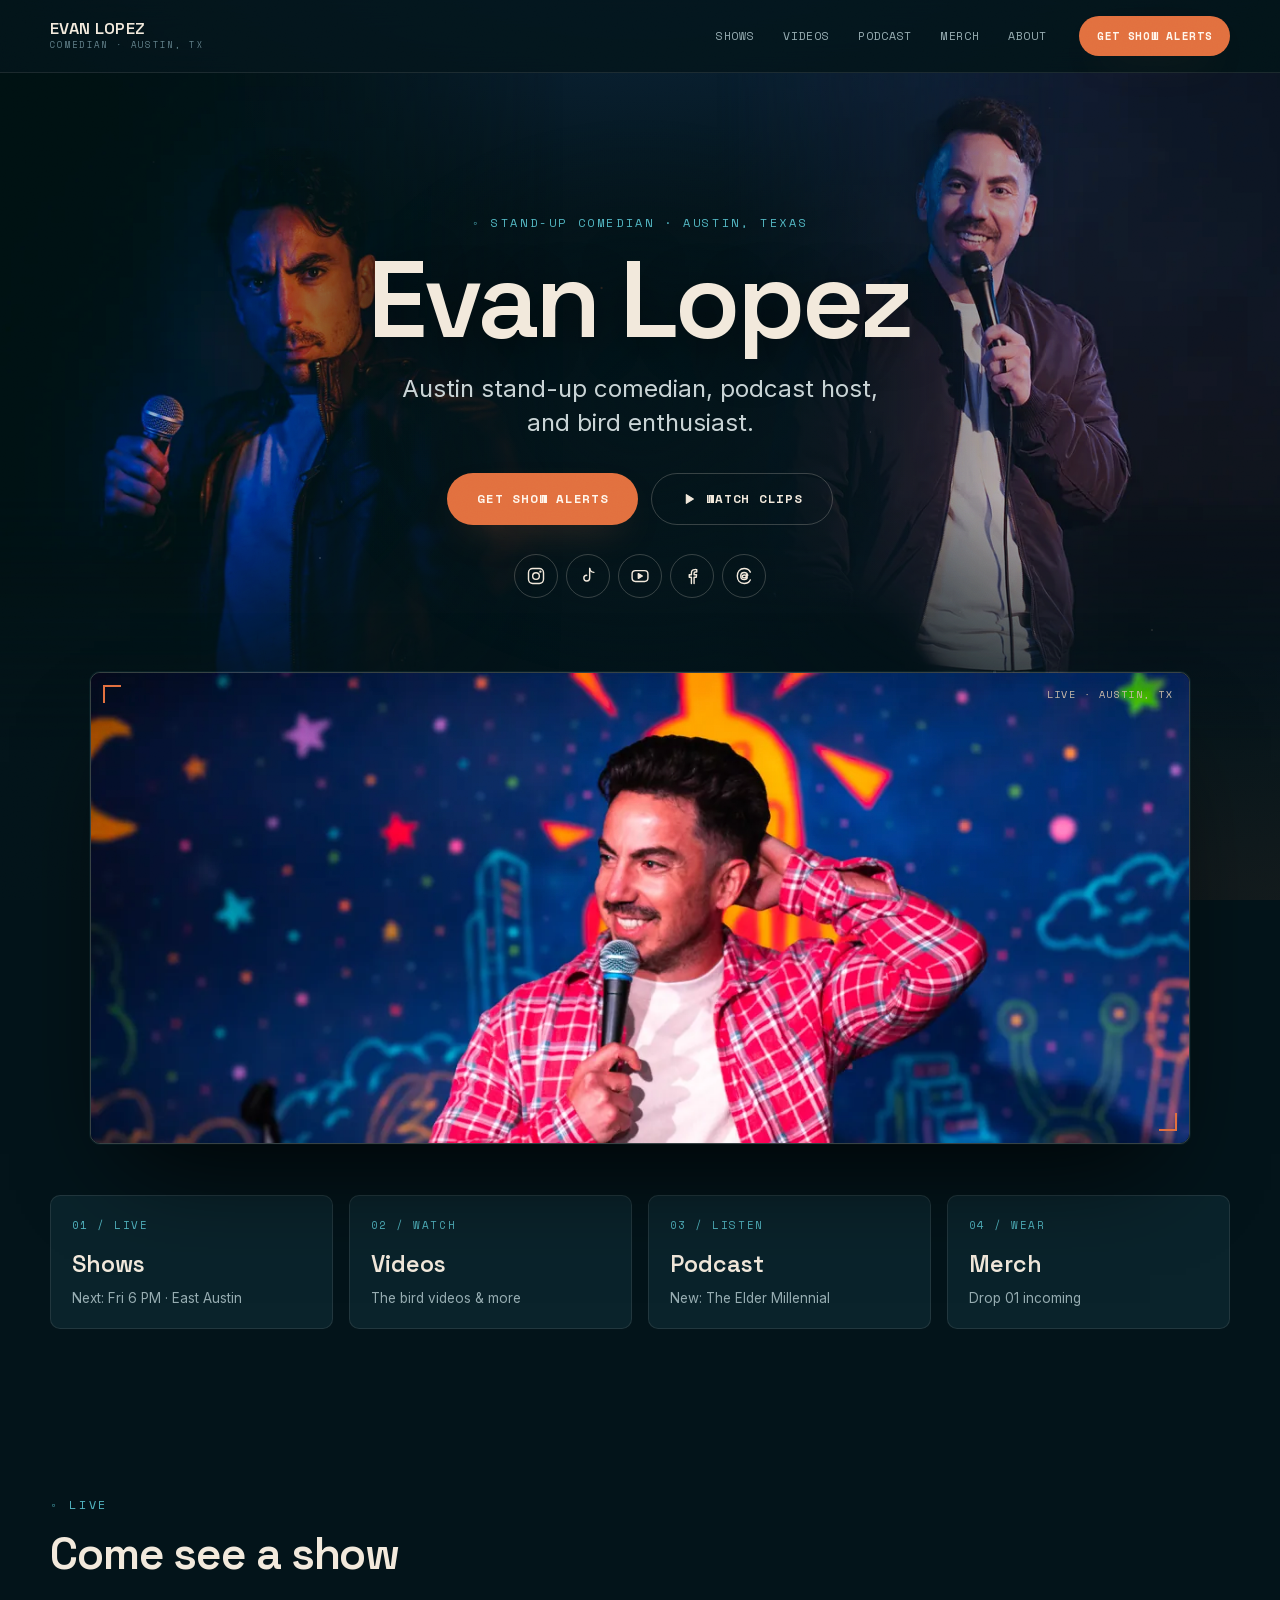
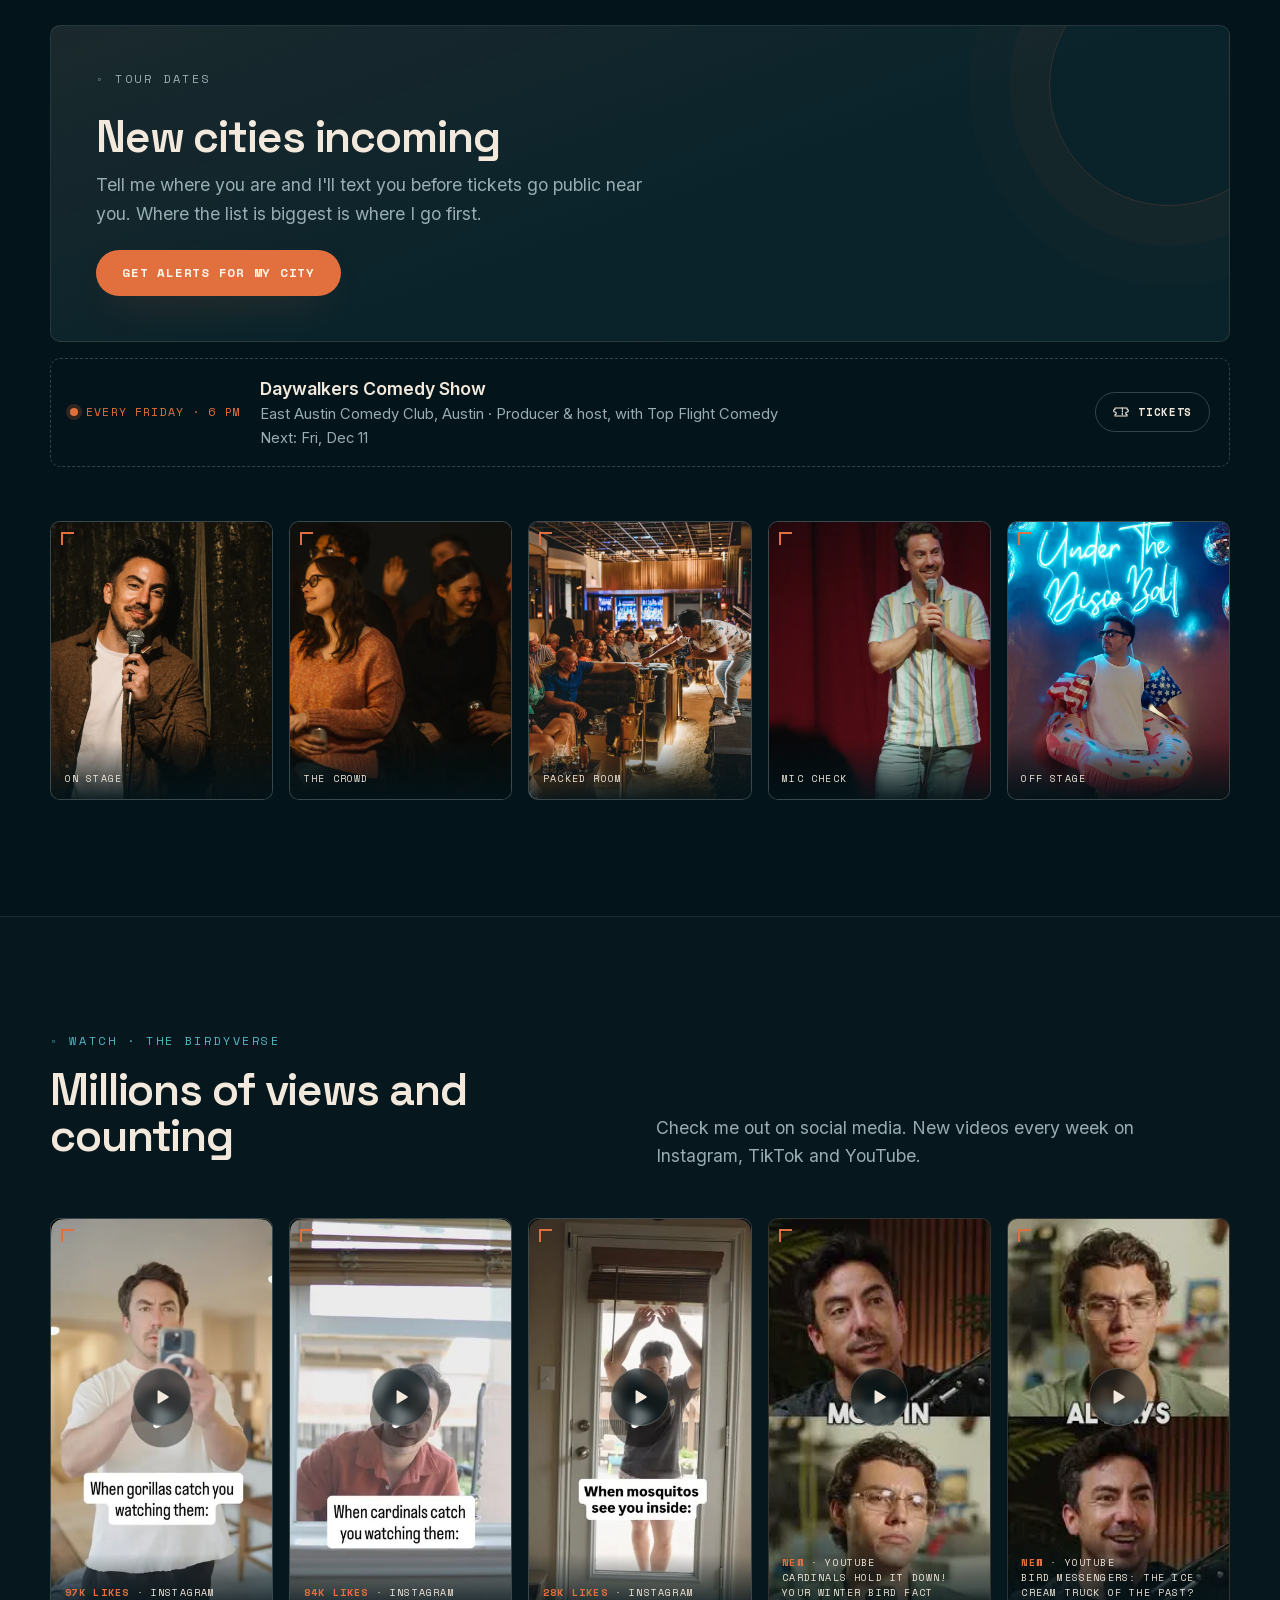
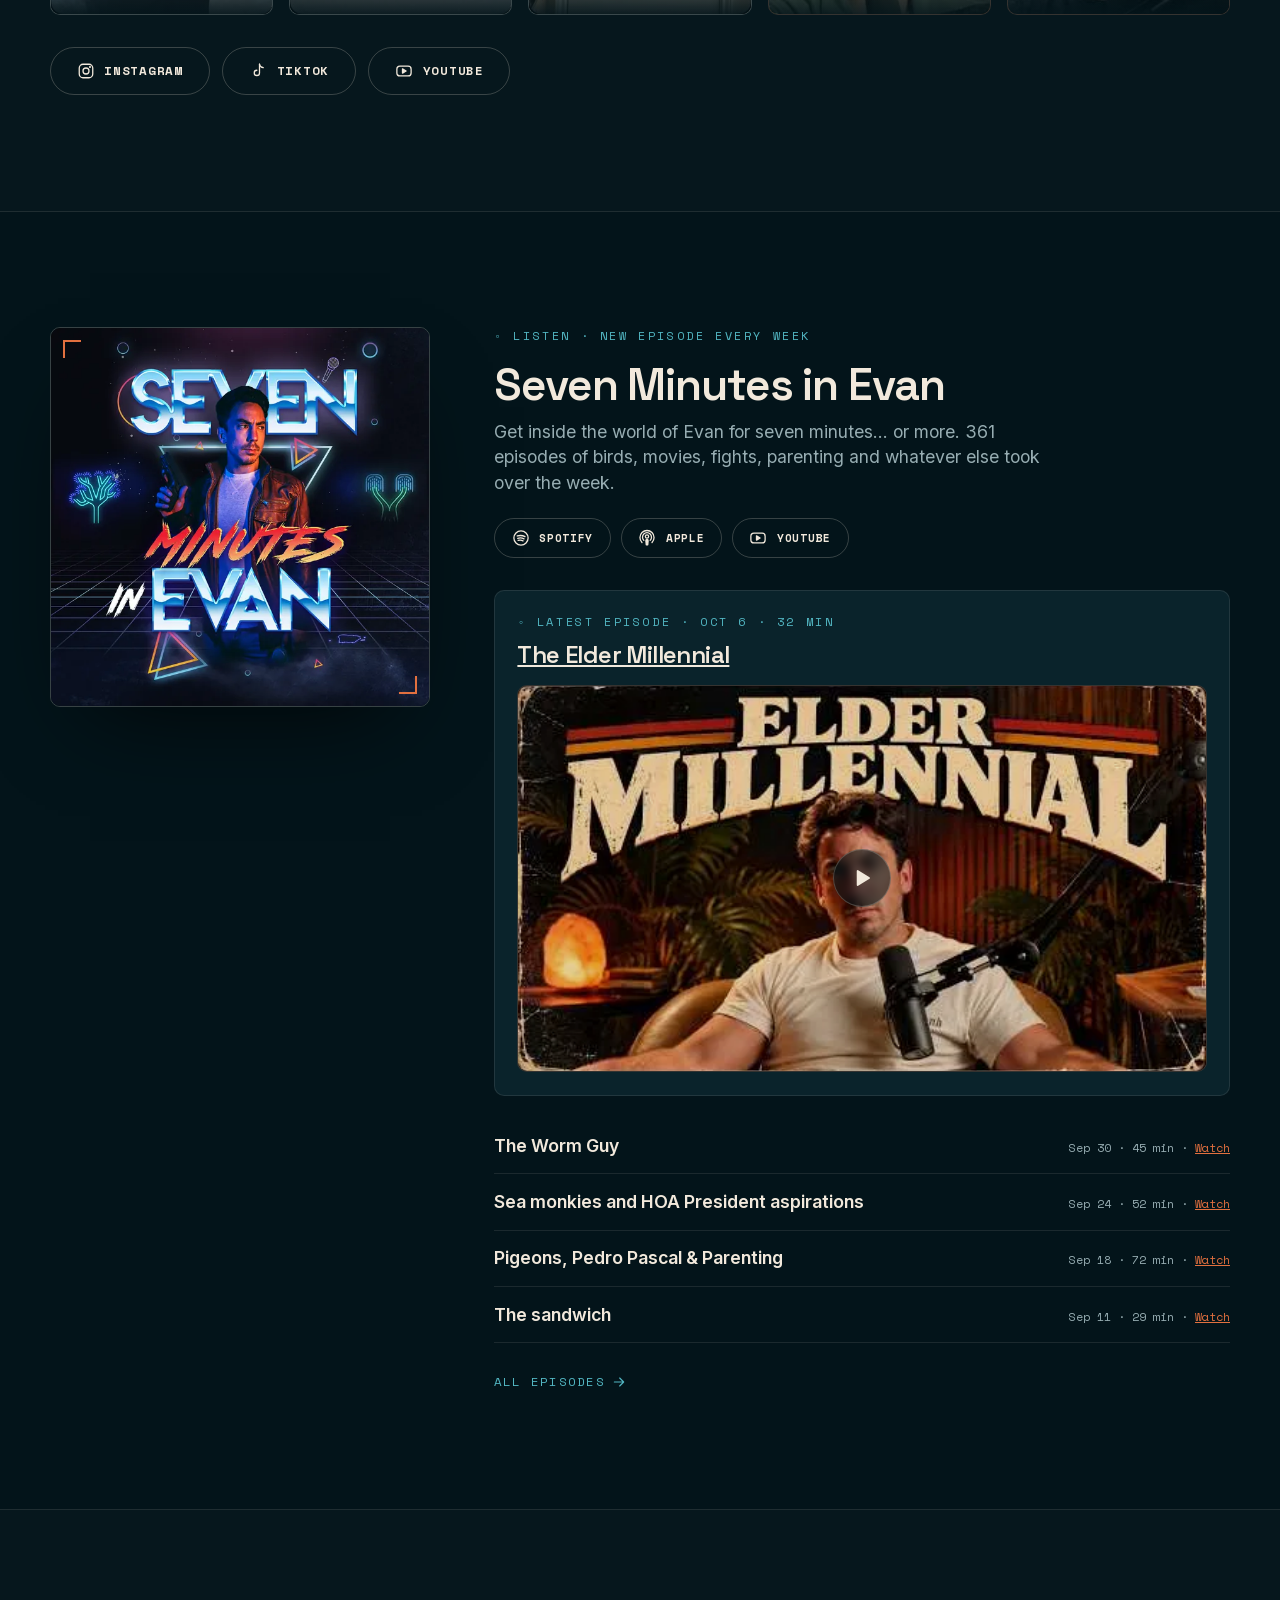
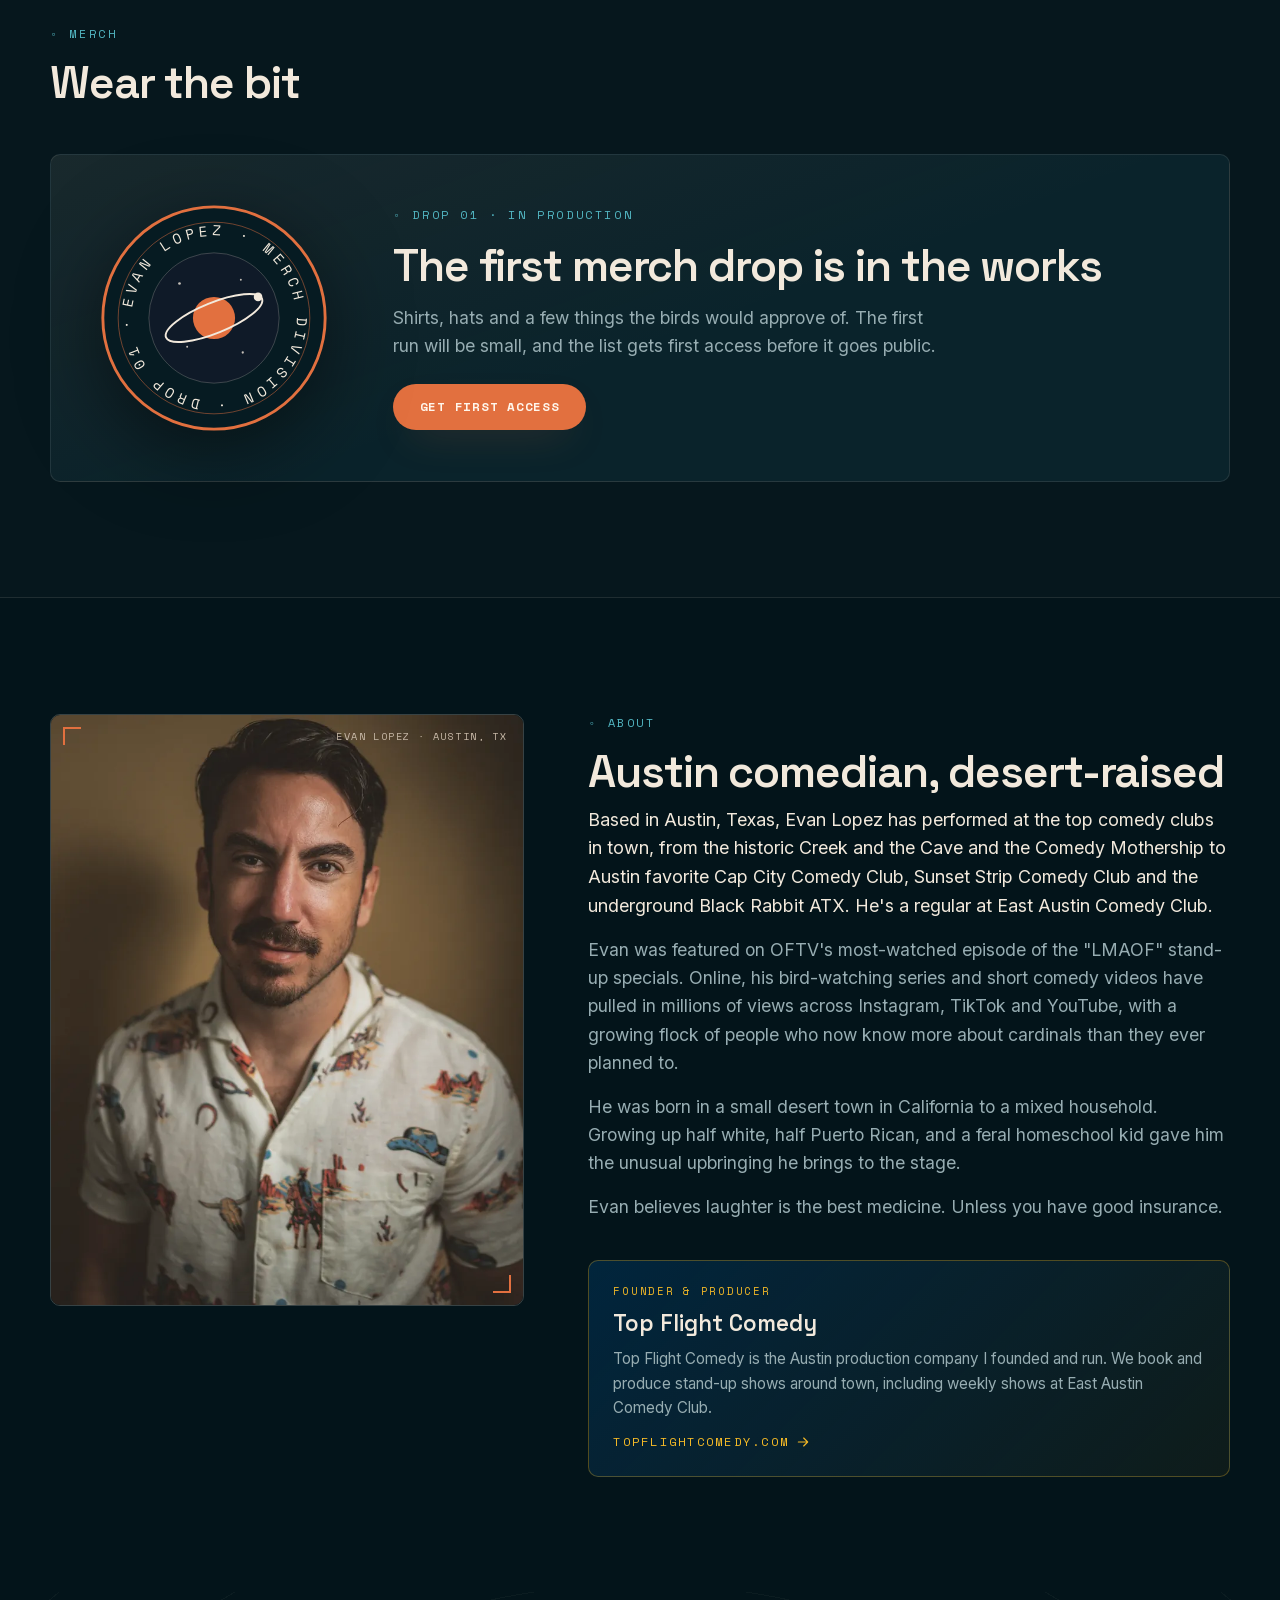
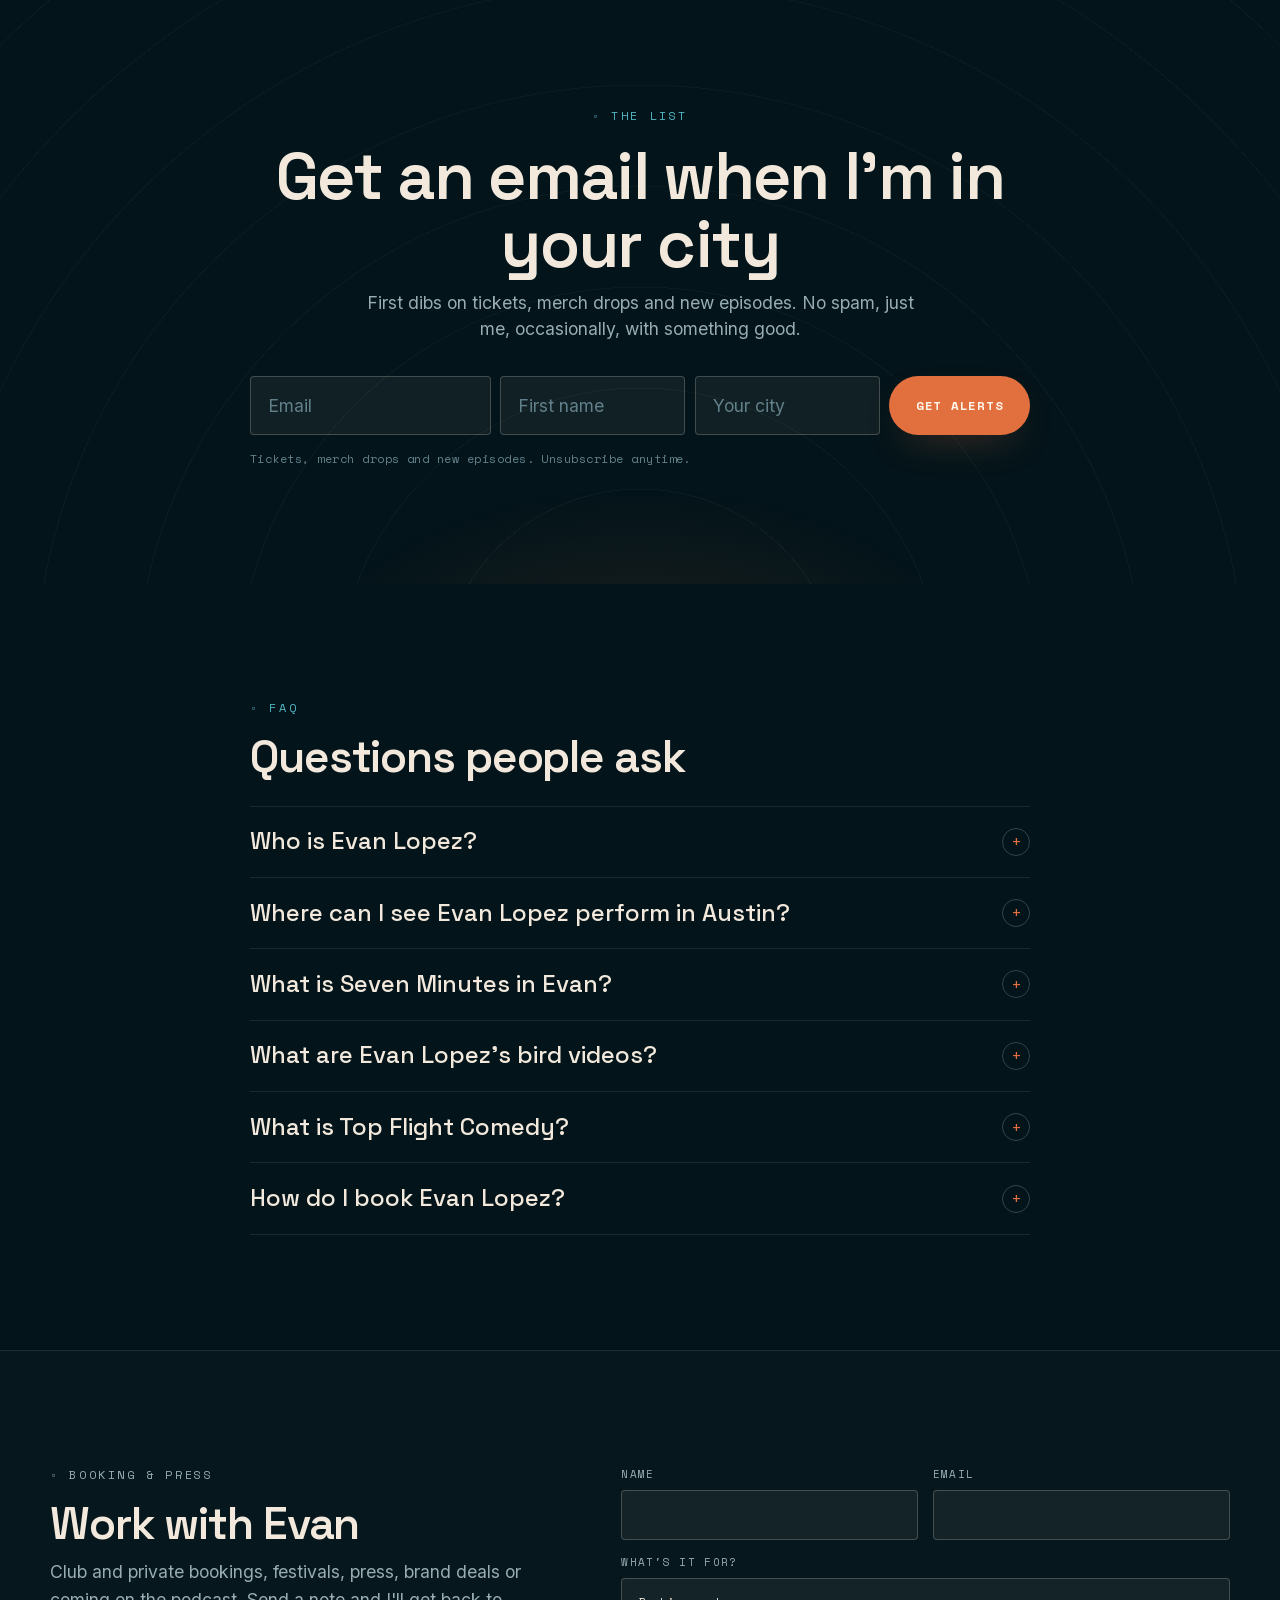
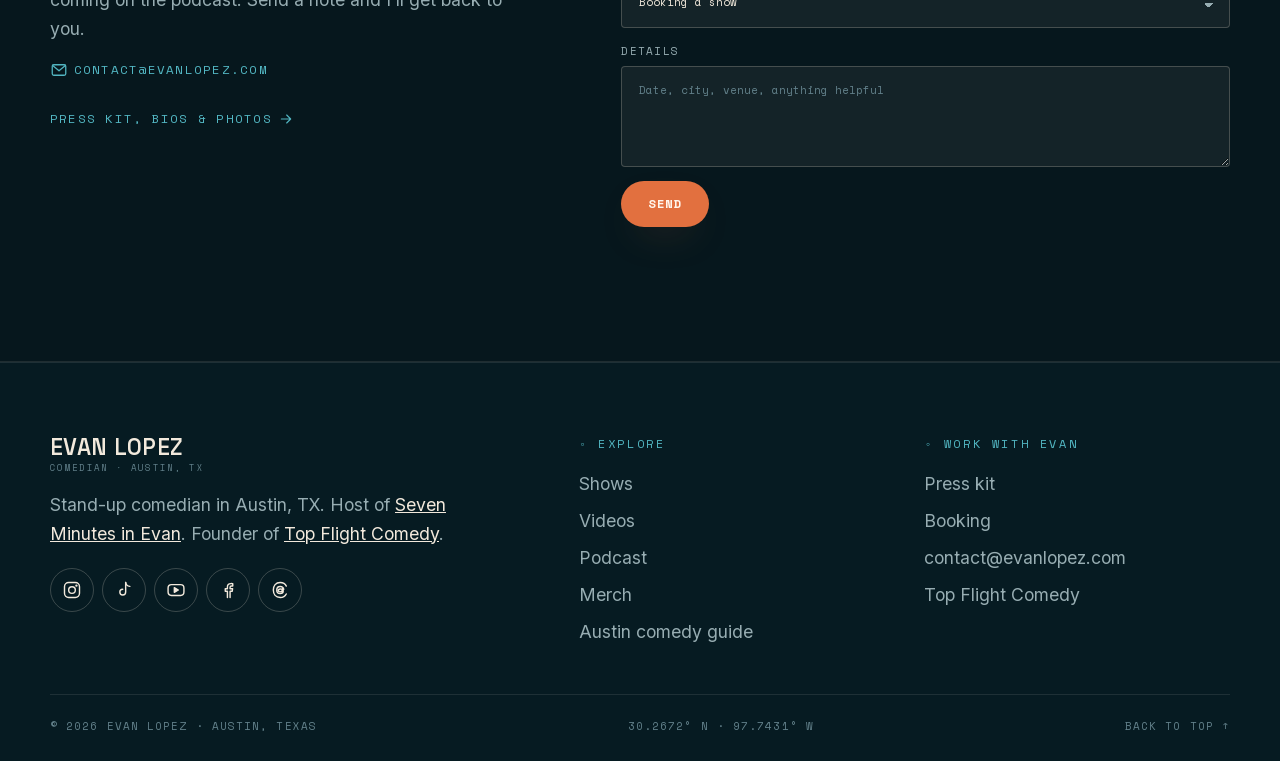
==== commit 160a20a4: "Rebuild pages (cache-bust v18, episode titles link to article pages when they exist) Co-Authored-By:" ====
--- a/index.html
+++ b/index.html
@@ -24,7 +24,7 @@
   <link rel="manifest" href="/site.webmanifest">
   <link rel="preload" href="/assets/fonts/space-grotesk-500-700.woff2" as="font" type="font/woff2" crossorigin>
   <link rel="preload" href="/assets/fonts/inter-400-600.woff2" as="font" type="font/woff2" crossorigin>
-  <link rel="stylesheet" href="/css/styles.css?v=17">
+  <link rel="stylesheet" href="/css/styles.css?v=18">
   <script type="application/ld+json">{"@context":"https://schema.org","@graph":[{"@type":"Person","@id":"https://evanlopez.com/#evan","name":"Evan Lopez","url":"https://evanlopez.com/","image":"https://evanlopez.com/assets/photos/about-1200.webp","jobTitle":"Stand-up comedian","description":"Evan Lopez is a stand-up comedian based in Austin, Texas. He was featured on OFTV's most-watched episode of the \"LMAOF\" stand-up series, has millions of views across Instagram, TikTok and YouTube, hosts the weekly podcast Seven Minutes in Evan, and founded the Austin production company Top Flight Comedy.","email":"mailto:contact@evanlopez.com","homeLocation":{"@type":"City","name":"Austin","containedInPlace":{"@type":"State","name":"Texas"}},"knowsAbout":["Stand-up comedy","Comedy podcasting","Comedy show production","Bird watching"],"founder":{"@id":"https://evanlopez.com/#topflight"},"sameAs":["https://www.instagram.com/iamevanlopez","https://www.tiktok.com/@iamevanlopez","https://www.youtube.com/@EvanLopez","https://www.facebook.com/EvanLopezComedy","https://www.threads.com/@iamevanlopez","https://open.spotify.com/show/1law6HzyxvgV1NMXmt70n2","https://podcasts.apple.com/us/podcast/seven-minutes-in-evan/id1494001499"]},{"@type":"Organization","@id":"https://evanlopez.com/#topflight","name":"Top Flight Comedy","url":"https://topflightcomedy.com/","founder":{"@id":"https://evanlopez.com/#evan"},"sameAs":["https://www.instagram.com/topflightcomedy"],"areaServed":{"@type":"City","name":"Austin"}},{"@type":"PodcastSeries","@id":"https://evanlopez.com/podcast/#series","name":"Seven Minutes in Evan","url":"https://evanlopez.com/podcast/","description":"Get inside the world of Evan for seven minutes... or more.","author":{"@id":"https://evanlopez.com/#evan"},"webFeed":"https://anchor.fm/s/ffa63fd8/podcast/rss","image":"https://evanlopez.com/assets/photos/podcast-600.webp","sameAs":["https://open.spotify.com/show/1law6HzyxvgV1NMXmt70n2","https://podcasts.apple.com/us/podcast/seven-minutes-in-evan/id1494001499"]},{"@type":"WebSite","@id":"https://evanlopez.com/#site","url":"https://evanlopez.com/","name":"Evan Lopez","publisher":{"@id":"https://evanlopez.com/#evan"}}]}</script>
   <script type="application/ld+json">{"@context":"https://schema.org","@graph":[{"@type":"ComedyEvent","name":"Top Flight Comedy presents Daywalkers Comedy Show","startDate":"2026-11-20T18:00:00-06:00","eventStatus":"https://schema.org/EventScheduled","eventAttendanceMode":"https://schema.org/OfflineEventAttendanceMode","location":{"@type":"Place","name":"East Austin Comedy Club","address":{"@type":"PostalAddress","streetAddress":"2505 E 6th St Ste D","addressLocality":"Austin","addressRegion":"TX","postalCode":"78702","addressCountry":"US"}},"performer":{"@id":"https://evanlopez.com/#evan"},"organizer":{"@id":"https://evanlopez.com/#topflight"},"offers":{"@type":"Offer","url":"https://www.eventbrite.com/e/top-flight-comedy-presents-daywalkers-comedy-show-tickets-886479824017?aff=evanlopezcom","availability":"https://schema.org/InStock"},"image":"https://evanlopez.com/assets/og-image.jpg"},{"@type":"ComedyEvent","name":"Top Flight Comedy presents Daywalkers Comedy Show","startDate":"2026-11-27T18:00:00-06:00","eventStatus":"https://schema.org/EventScheduled","eventAttendanceMode":"https://schema.org/OfflineEventAttendanceMode","location":{"@type":"Place","name":"East Austin Comedy Club","address":{"@type":"PostalAddress","streetAddress":"2505 E 6th St Ste D","addressLocality":"Austin","addressRegion":"TX","postalCode":"78702","addressCountry":"US"}},"performer":{"@id":"https://evanlopez.com/#evan"},"organizer":{"@id":"https://evanlopez.com/#topflight"},"offers":{"@type":"Offer","url":"https://www.eventbrite.com/e/top-flight-comedy-presents-daywalkers-comedy-show-tickets-886479824017?aff=evanlopezcom","availability":"https://schema.org/InStock"},"image":"https://evanlopez.com/assets/og-image.jpg"},{"@type":"ComedyEvent","name":"Top Flight Comedy presents Daywalkers Comedy Show","startDate":"2026-12-04T18:00:00-06:00","eventStatus":"https://schema.org/EventScheduled","eventAttendanceMode":"https://schema.org/OfflineEventAttendanceMode","location":{"@type":"Place","name":"East Austin Comedy Club","address":{"@type":"PostalAddress","streetAddress":"2505 E 6th St Ste D","addressLocality":"Austin","addressRegion":"TX","postalCode":"78702","addressCountry":"US"}},"performer":{"@id":"https://evanlopez.com/#evan"},"organizer":{"@id":"https://evanlopez.com/#topflight"},"offers":{"@type":"Offer","url":"https://www.eventbrite.com/e/top-flight-comedy-presents-daywalkers-comedy-show-tickets-886479824017?aff=evanlopezcom","availability":"https://schema.org/InStock"},"image":"https://evanlopez.com/assets/og-image.jpg"},{"@type":"ComedyEvent","name":"Top Flight Comedy presents Daywalkers Comedy Show","startDate":"2026-12-11T18:00:00-06:00","eventStatus":"https://schema.org/EventScheduled","eventAttendanceMode":"https://schema.org/OfflineEventAttendanceMode","location":{"@type":"Place","name":"East Austin Comedy Club","address":{"@type":"PostalAddress","streetAddress":"2505 E 6th St Ste D","addressLocality":"Austin","addressRegion":"TX","postalCode":"78702","addressCountry":"US"}},"performer":{"@id":"https://evanlopez.com/#evan"},"organizer":{"@id":"https://evanlopez.com/#topflight"},"offers":{"@type":"Offer","url":"https://www.eventbrite.com/e/top-flight-comedy-presents-daywalkers-comedy-show-tickets-886479824017?aff=evanlopezcom","availability":"https://schema.org/InStock"},"image":"https://evanlopez.com/assets/og-image.jpg"}]}</script>
   <script type="application/ld+json">{"@context":"https://schema.org","@type":"FAQPage","mainEntity":[{"@type":"Question","name":"Who is Evan Lopez?","acceptedAnswer":{"@type":"Answer","text":"Evan Lopez is a stand-up comedian based in Austin, Texas. He was featured on OFTV's most-watched episode of the \"LMAOF\" stand-up series, hosts the weekly comedy podcast Seven Minutes in Evan, and is the founder and producer of Top Flight Comedy. Online, his comedy videos and viral bird-watching series have millions of views across Instagram, TikTok and YouTube."}},{"@type":"Question","name":"Where can I see Evan Lopez perform in Austin?","acceptedAnswer":{"@type":"Answer","text":"Evan performs at clubs across Austin, including Comedy Mothership, Cap City Comedy Club, The Creek and the Cave, Sunset Strip Comedy Club, Black Rabbit ATX and East Austin Comedy Club, where he's a regular. Current dates and ticket links are in the Shows section of evanlopez.com."}},{"@type":"Question","name":"What is Seven Minutes in Evan?","acceptedAnswer":{"@type":"Answer","text":"Seven Minutes in Evan is Evan Lopez's comedy podcast, with a new episode every week. It covers whatever Evan is obsessed with that week: birds, movies, fights, parenting, sandwiches and a rotating cast of Austin comedians. Listen on Spotify, Apple Podcasts or YouTube."}},{"@type":"Question","name":"What are Evan Lopez's bird videos?","acceptedAnswer":{"@type":"Answer","text":"The bird videos are Evan's comedic bird-watching series on Instagram and TikTok, where he reviews, roasts and explains backyard birds in short videos. Along with his other short comedy clips, they've earned millions of views, and fans call the world of the series the birdyverse."}},{"@type":"Question","name":"What is Top Flight Comedy?","acceptedAnswer":{"@type":"Answer","text":"Top Flight Comedy is an Austin, Texas comedy production company founded and run by Evan Lopez. It produces stand-up shows around Austin, including weekly shows at East Austin Comedy Club. More at topflightcomedy.com."}},{"@type":"Question","name":"How do I book Evan Lopez?","acceptedAnswer":{"@type":"Answer","text":"For booking, press and podcast guest requests, email contact@evanlopez.com or use the booking form on evanlopez.com."}}]}</script>
@@ -138,11 +138,12 @@
           </div>
           <div class="latest">
             <p class="eyebrow">Latest episode · Oct 6 · 32 min</p>
-            <h3>The Elder Millennial</h3>
+            <h3><a href="https://podcasters.spotify.com/pod/show/evan--lopez8/episodes/The-Elder-Millennial-e3pvhti" target="_blank" rel="noopener">The Elder Millennial</a></h3>
             <button class="yt-facade wide" data-yt="SQizlbgFwlU" aria-label="Play: The Elder Millennial"><img src="/assets/video/SQizlbgFwlU.webp" width="480" height="270" alt="" loading="lazy" decoding="async"><span class="play"><svg class="ico" width="26" height="26" viewBox="0 0 24 24" fill="none" stroke="currentColor" stroke-width="1.7" stroke-linecap="round" stroke-linejoin="round" aria-hidden="true"><path d="M8 5.5v13l10.5-6.5z" fill="currentColor"/></svg></span></button>
           </div>
           <ul class="eps"><li><a class="ep-title" href="https://podcasters.spotify.com/pod/show/evan--lopez8/episodes/Seven-Minutes-In-Evan-The-Worm-Guy-e3pkq8g" target="_blank" rel="noopener">The Worm Guy</a><span class="muted small">Sep 30 · 45 min · <a href="https://www.youtube.com/watch?v=H4T5hcNsYis" target="_blank" rel="noopener">Watch</a></span></li><li><a class="ep-title" href="https://podcasters.spotify.com/pod/show/evan--lopez8/episodes/Sea-monkies-and-HOA-President-aspirations-e3pagan" target="_blank" rel="noopener">Sea monkies and HOA President aspirations</a><span class="muted small">Sep 24 · 52 min · <a href="https://www.youtube.com/watch?v=8hKKyGFosVI" target="_blank" rel="noopener">Watch</a></span></li><li><a class="ep-title" href="https://podcasters.spotify.com/pod/show/evan--lopez8/episodes/Pigeons--Pedro-Pascal--Parenting-e3p1maj" target="_blank" rel="noopener">Pigeons, Pedro Pascal &amp; Parenting</a><span class="muted small">Sep 18 · 72 min · <a href="https://www.youtube.com/watch?v=q4_uxhAJ-64" target="_blank" rel="noopener">Watch</a></span></li><li><a class="ep-title" href="https://podcasters.spotify.com/pod/show/evan--lopez8/episodes/The-sandwich-e3onp91" target="_blank" rel="noopener">The sandwich</a><span class="muted small">Sep 11 · 29 min · <a href="https://www.youtube.com/watch?v=Y2NC5PLLTIk" target="_blank" rel="noopener">Watch</a></span></li></ul>
           <a class="text-link" href="/podcast/">All episodes <svg class="ico" width="16" height="16" viewBox="0 0 24 24" fill="none" stroke="currentColor" stroke-width="1.7" stroke-linecap="round" stroke-linejoin="round" aria-hidden="true"><path d="M5 12h14M13 6l6 6-6 6"/></svg></a>
+          
         </div>
       </div>
     </section>
@@ -261,6 +262,6 @@
     </div>
     <div class="wrap footer-base"><span>© <span data-year>2026</span> Evan Lopez · Austin, Texas</span><span class="coords">30.2672° N · 97.7431° W</span><a href="#top">Back to top ↑</a></div>
   </footer>
-  <script src="/js/main.js?v=17" defer></script>
+  <script src="/js/main.js?v=18" defer></script>
 </body>
 </html>
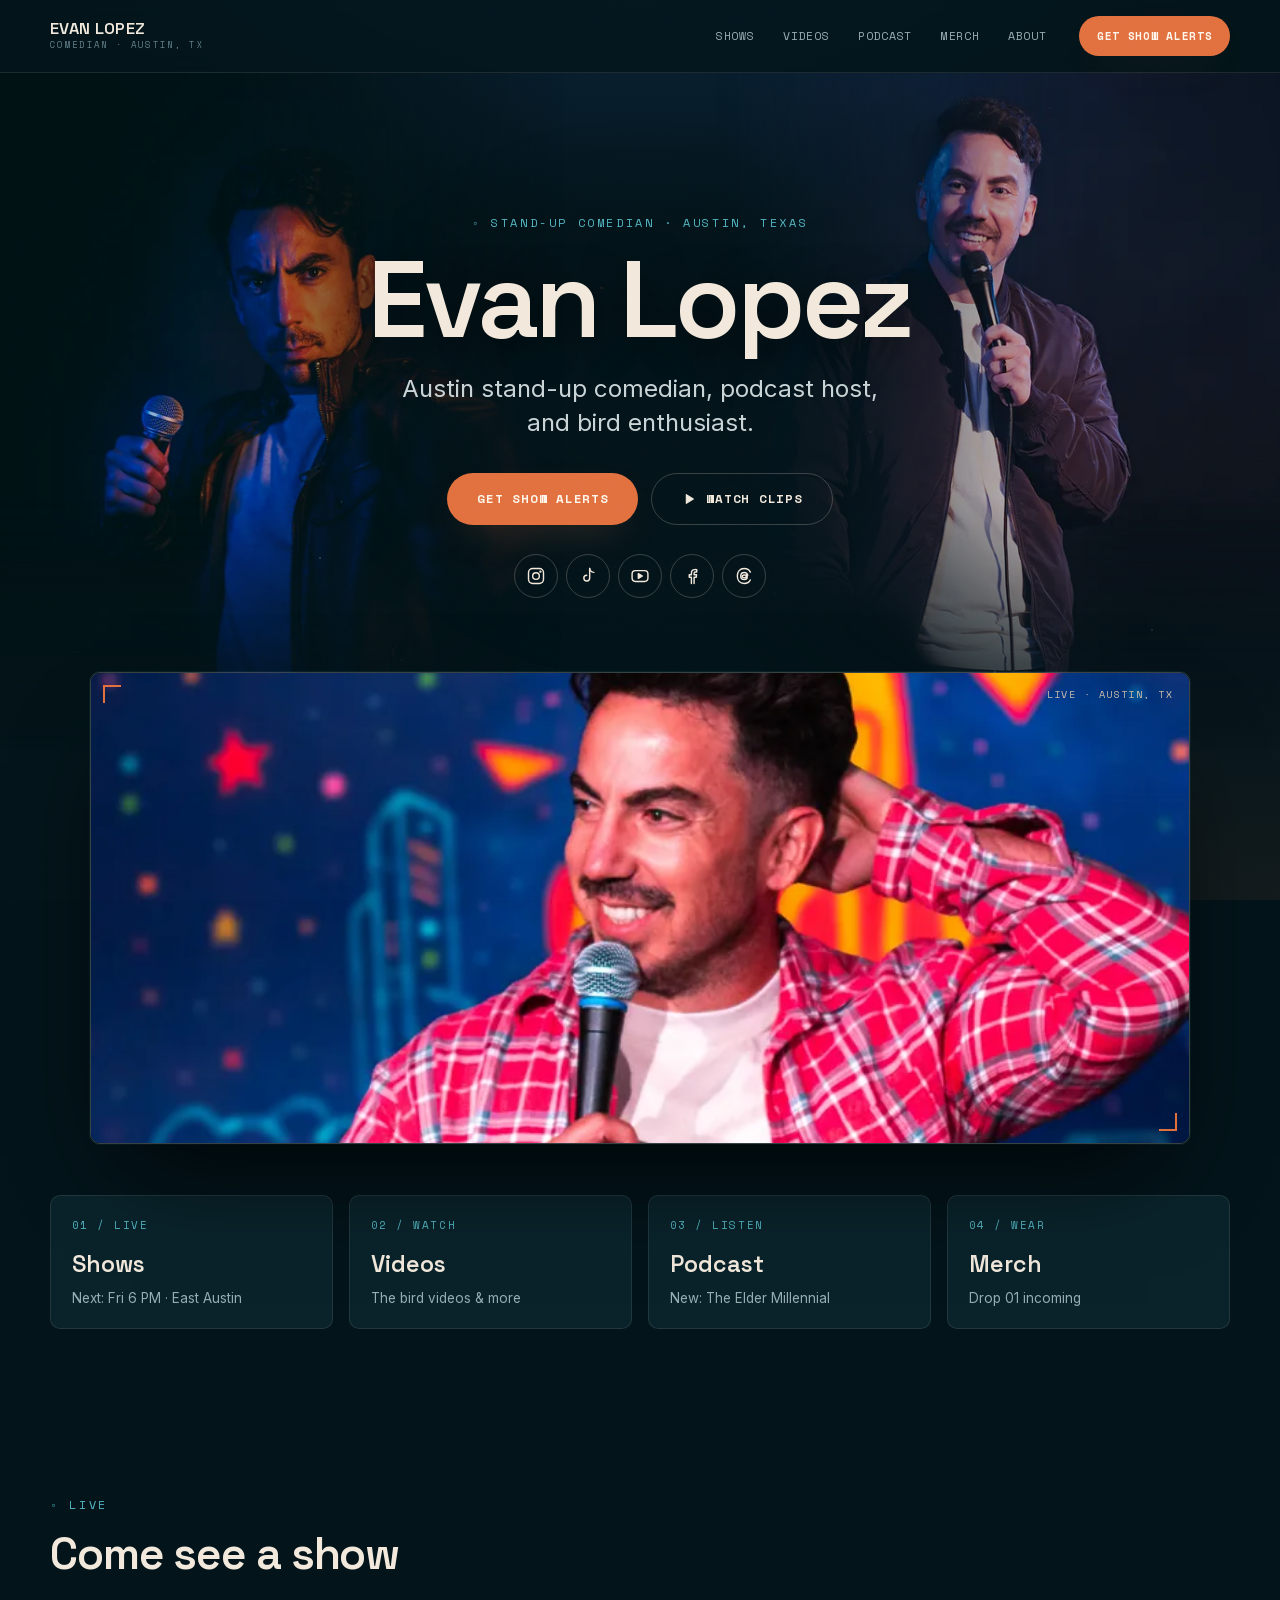
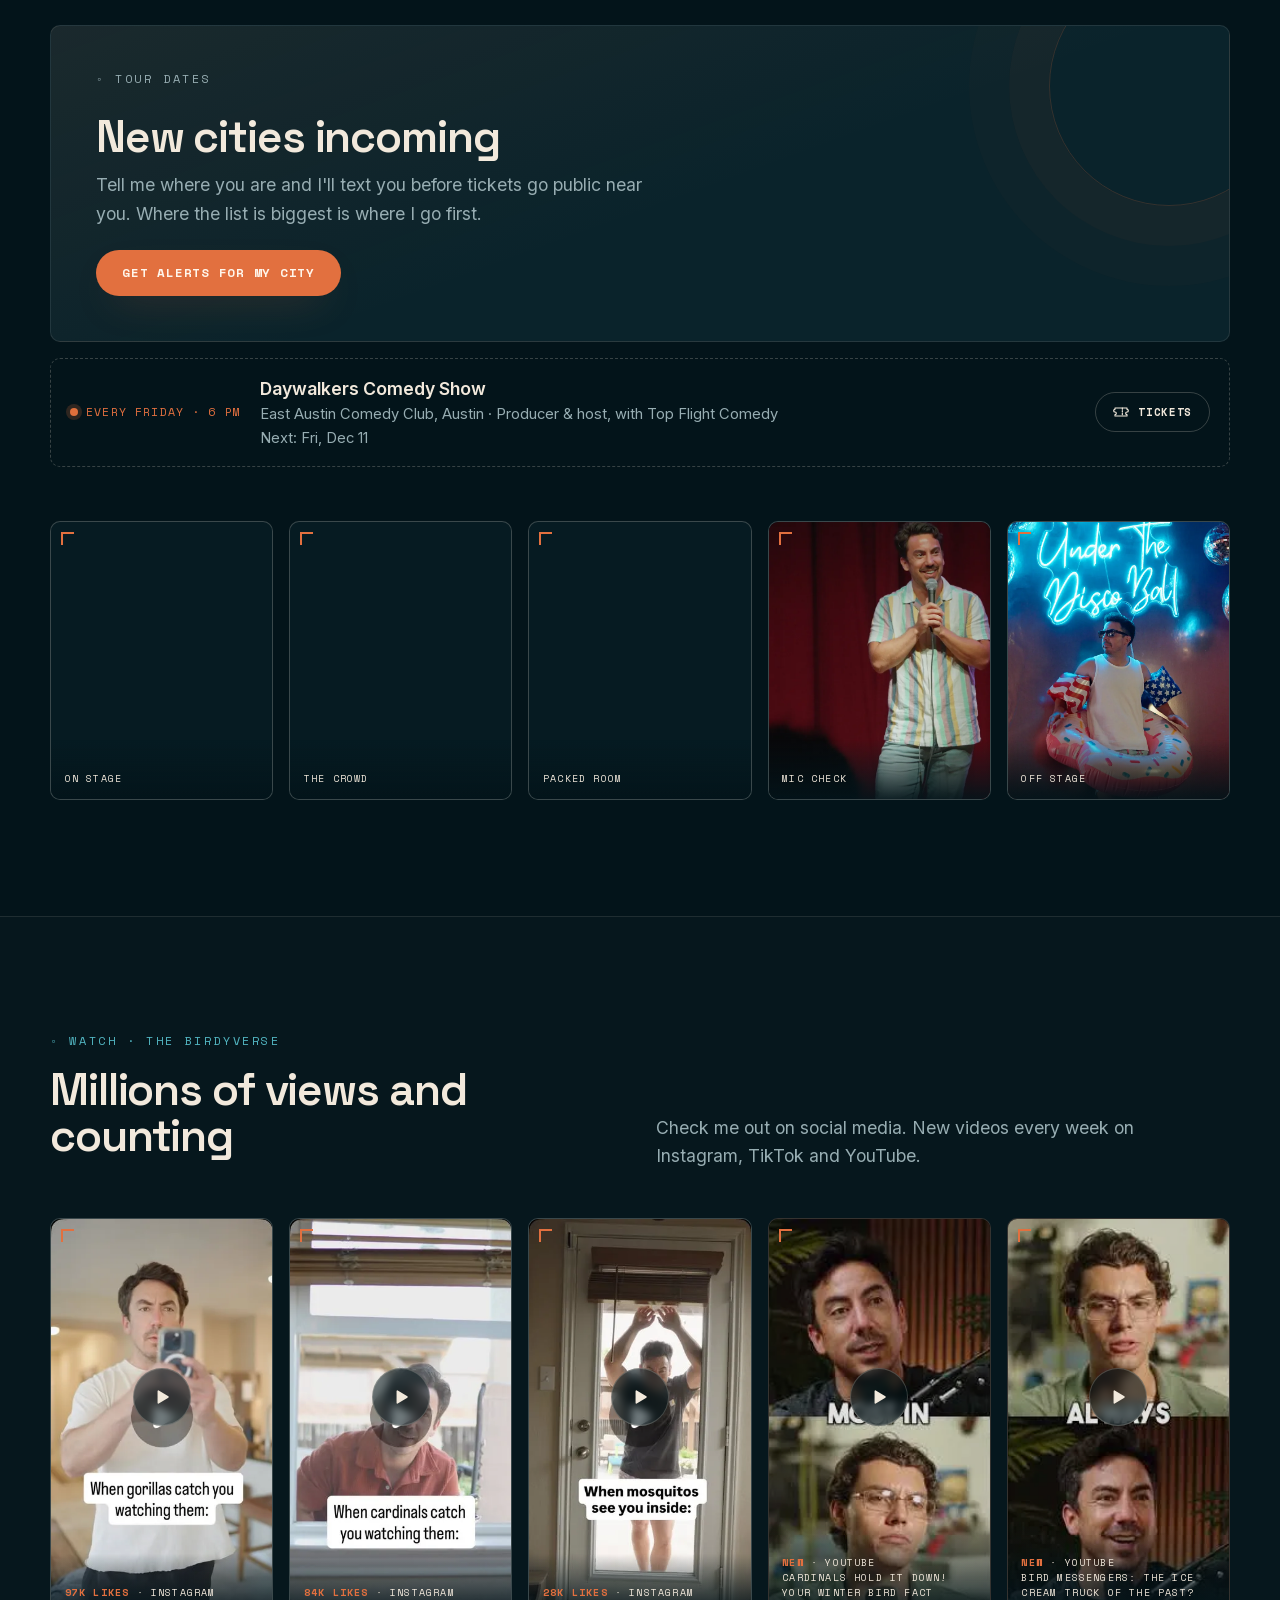
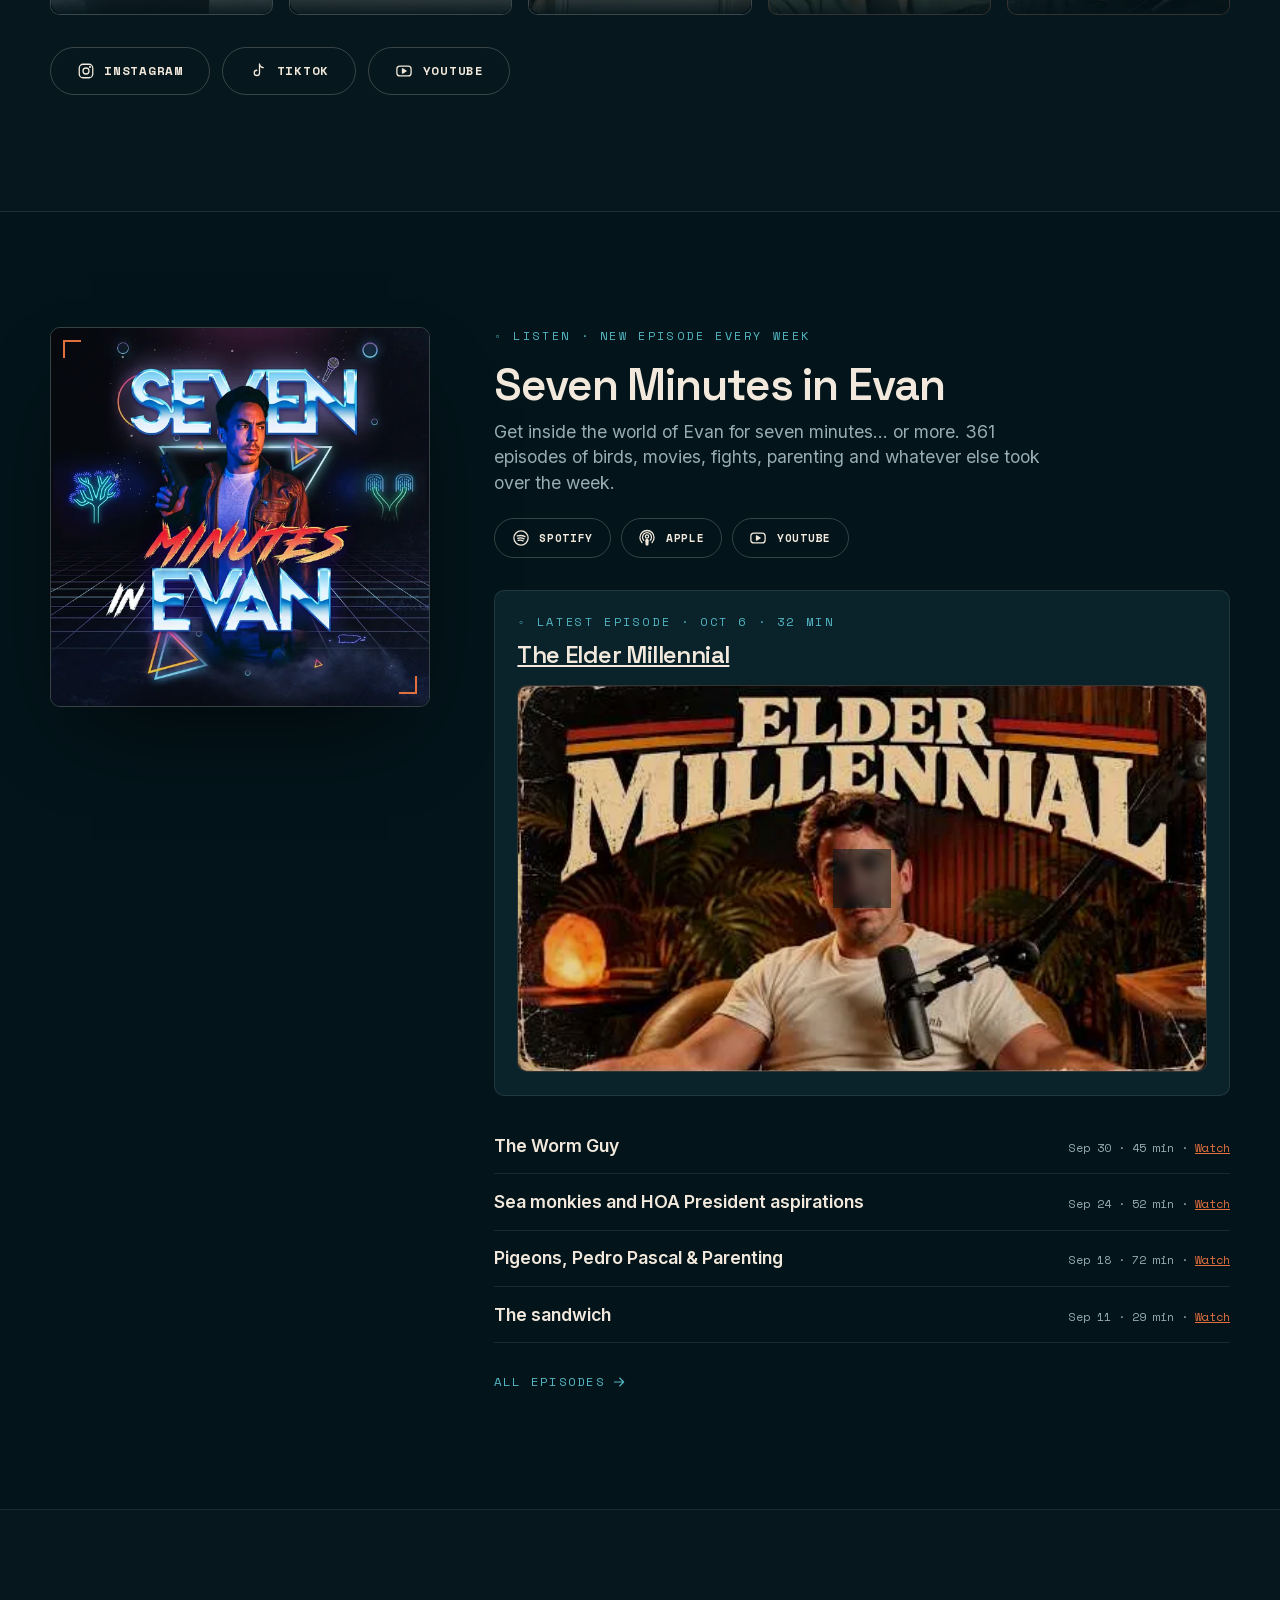
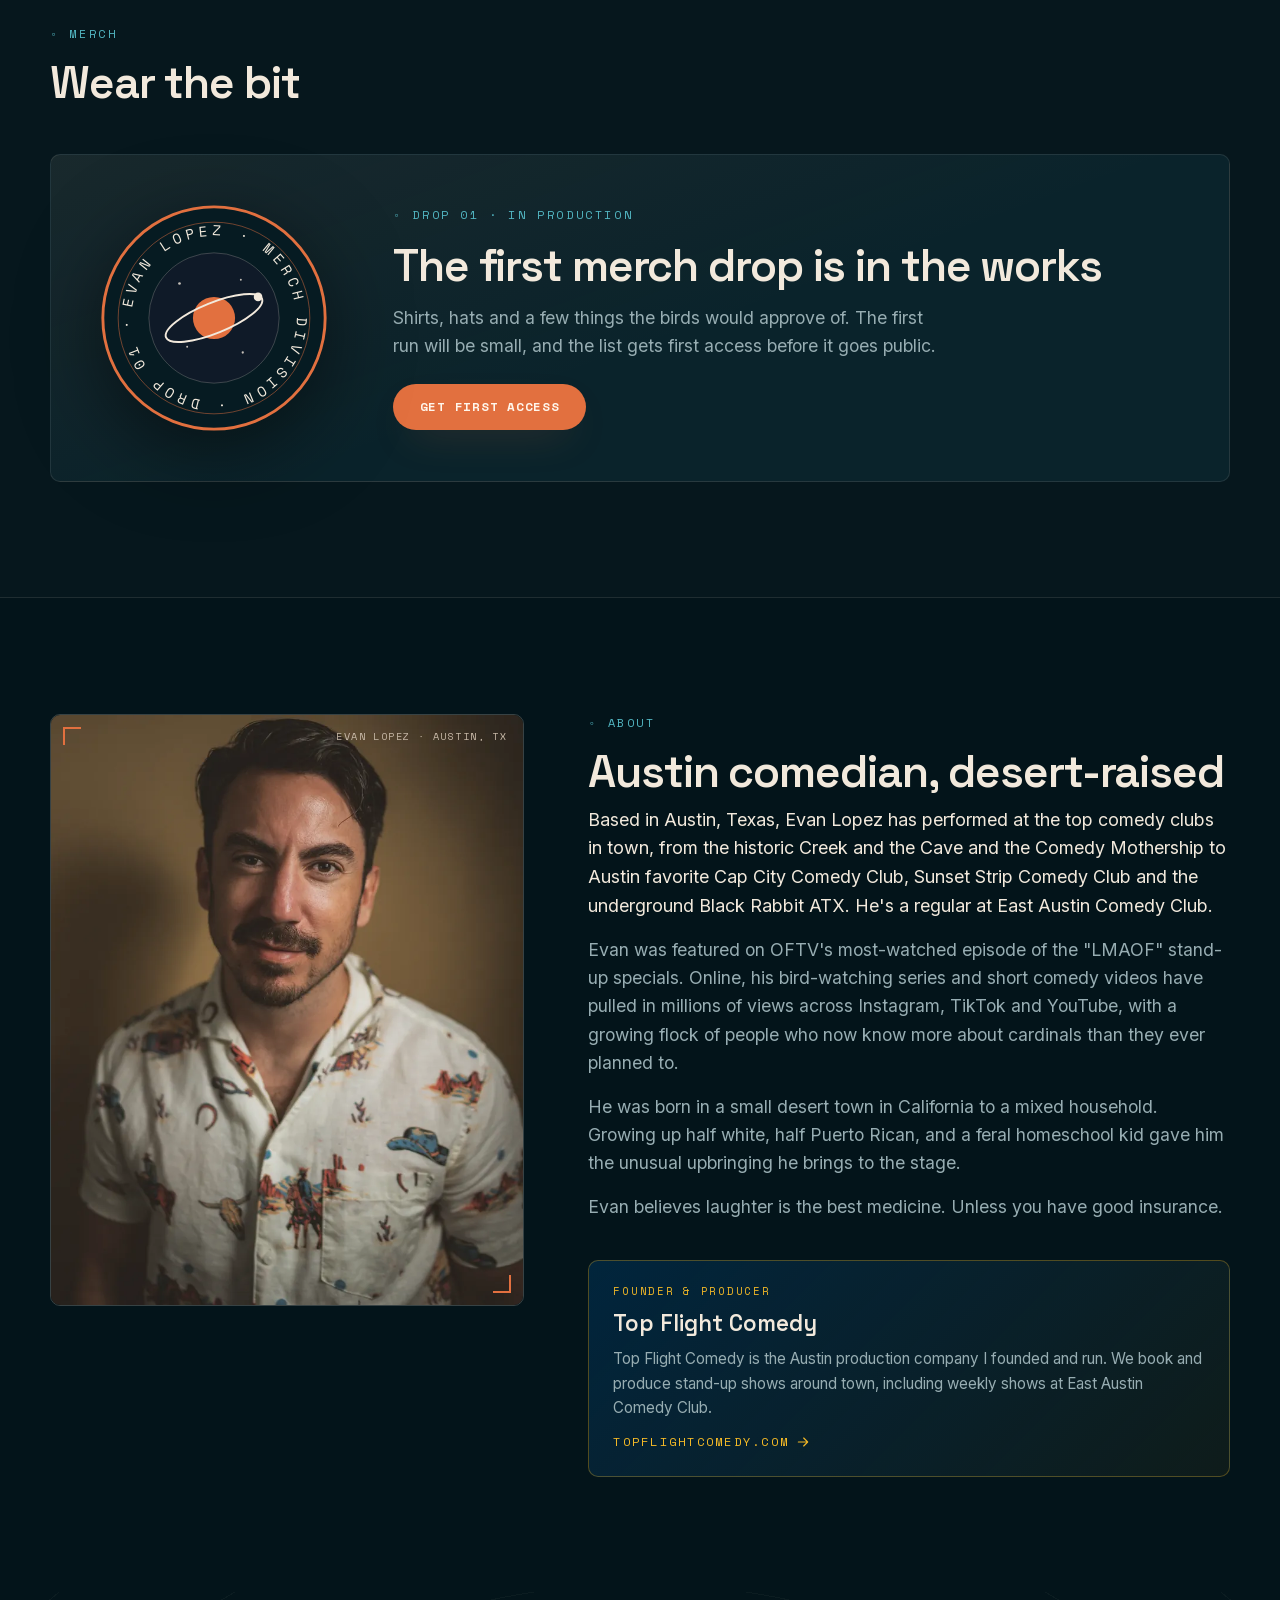
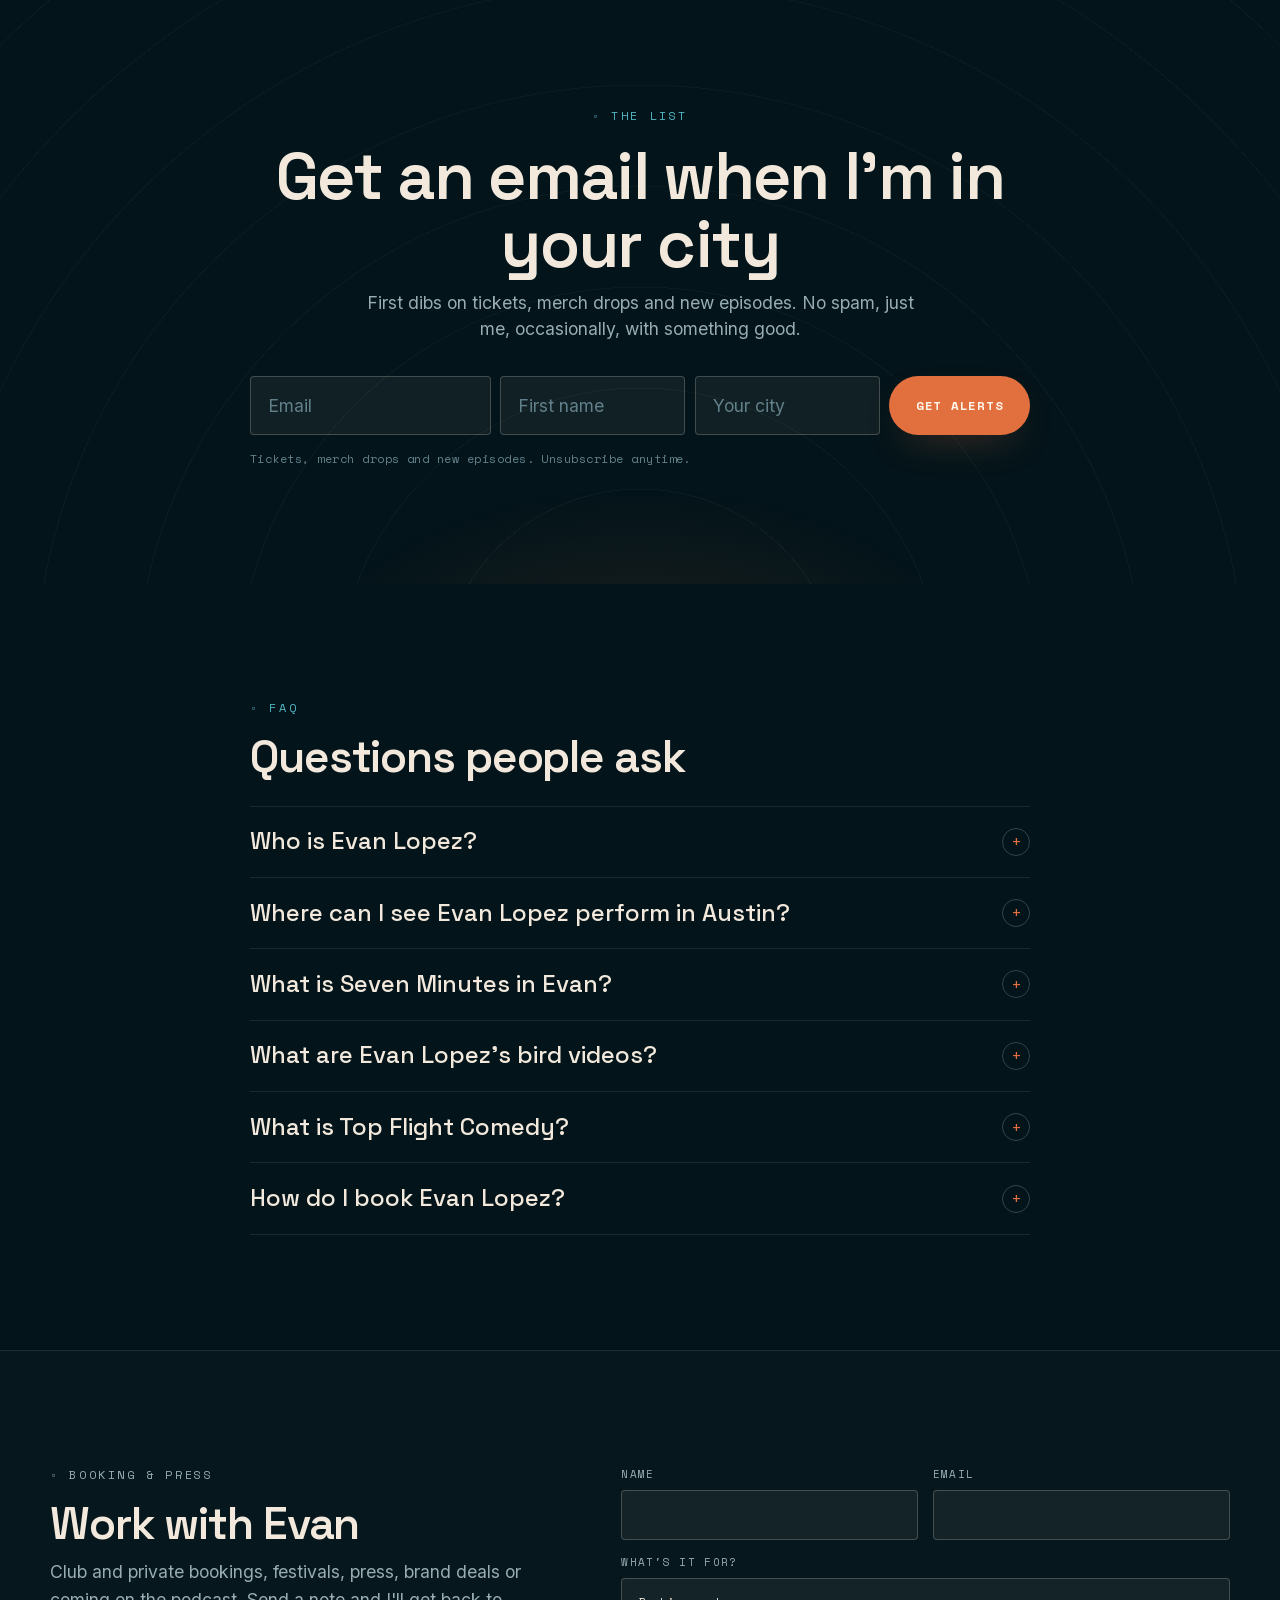
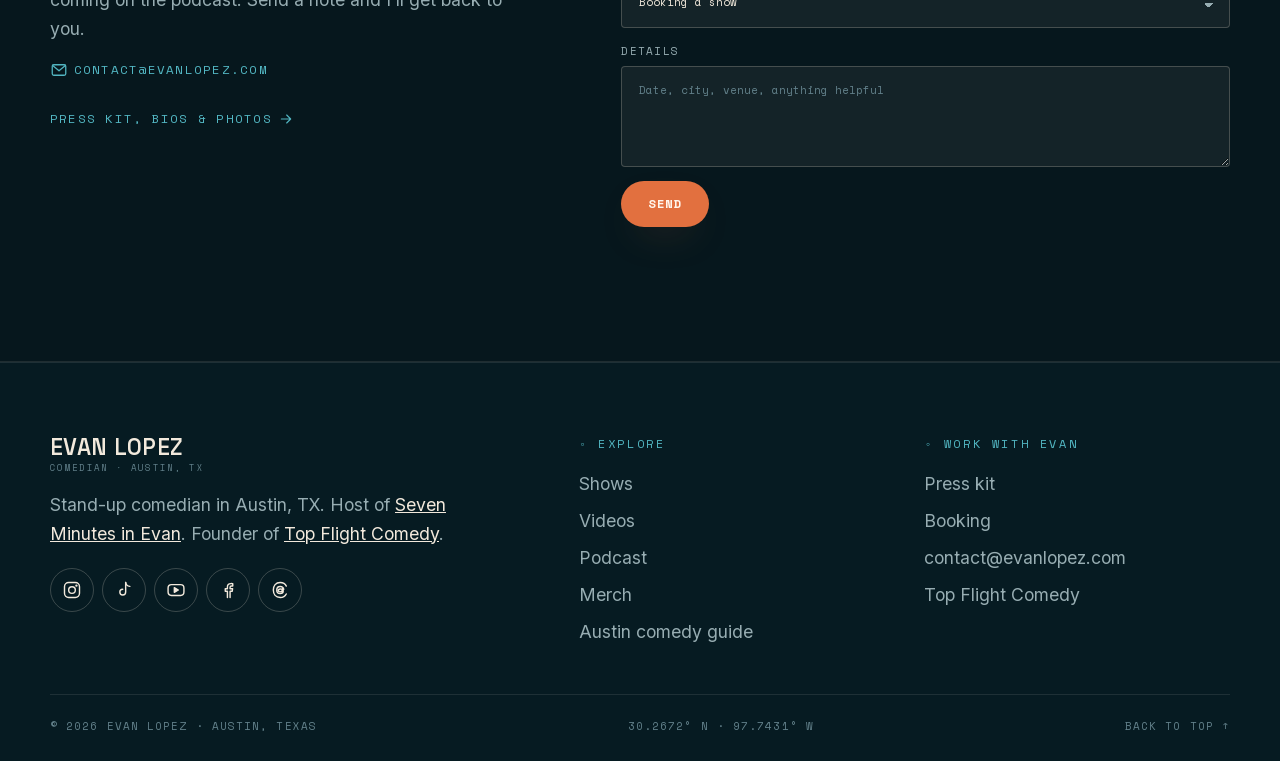
==== commit ca4363bb: "Signup forms post to the Brevo fan-list form (double opt-in) Home, podcast and /join/ forms now send" ====
--- a/index.html
+++ b/index.html
@@ -24,7 +24,7 @@
   <link rel="manifest" href="/site.webmanifest">
   <link rel="preload" href="/assets/fonts/space-grotesk-500-700.woff2" as="font" type="font/woff2" crossorigin>
   <link rel="preload" href="/assets/fonts/inter-400-600.woff2" as="font" type="font/woff2" crossorigin>
-  <link rel="stylesheet" href="/css/styles.css?v=18">
+  <link rel="stylesheet" href="/css/styles.css?v=19">
   <script type="application/ld+json">{"@context":"https://schema.org","@graph":[{"@type":"Person","@id":"https://evanlopez.com/#evan","name":"Evan Lopez","url":"https://evanlopez.com/","image":"https://evanlopez.com/assets/photos/about-1200.webp","jobTitle":"Stand-up comedian","description":"Evan Lopez is a stand-up comedian based in Austin, Texas. He was featured on OFTV's most-watched episode of the \"LMAOF\" stand-up series, has millions of views across Instagram, TikTok and YouTube, hosts the weekly podcast Seven Minutes in Evan, and founded the Austin production company Top Flight Comedy.","email":"mailto:contact@evanlopez.com","homeLocation":{"@type":"City","name":"Austin","containedInPlace":{"@type":"State","name":"Texas"}},"knowsAbout":["Stand-up comedy","Comedy podcasting","Comedy show production","Bird watching"],"founder":{"@id":"https://evanlopez.com/#topflight"},"sameAs":["https://www.instagram.com/iamevanlopez","https://www.tiktok.com/@iamevanlopez","https://www.youtube.com/@EvanLopez","https://www.facebook.com/EvanLopezComedy","https://www.threads.com/@iamevanlopez","https://open.spotify.com/show/1law6HzyxvgV1NMXmt70n2","https://podcasts.apple.com/us/podcast/seven-minutes-in-evan/id1494001499"]},{"@type":"Organization","@id":"https://evanlopez.com/#topflight","name":"Top Flight Comedy","url":"https://topflightcomedy.com/","founder":{"@id":"https://evanlopez.com/#evan"},"sameAs":["https://www.instagram.com/topflightcomedy"],"areaServed":{"@type":"City","name":"Austin"}},{"@type":"PodcastSeries","@id":"https://evanlopez.com/podcast/#series","name":"Seven Minutes in Evan","url":"https://evanlopez.com/podcast/","description":"Get inside the world of Evan for seven minutes... or more.","author":{"@id":"https://evanlopez.com/#evan"},"webFeed":"https://anchor.fm/s/ffa63fd8/podcast/rss","image":"https://evanlopez.com/assets/photos/podcast-600.webp","sameAs":["https://open.spotify.com/show/1law6HzyxvgV1NMXmt70n2","https://podcasts.apple.com/us/podcast/seven-minutes-in-evan/id1494001499"]},{"@type":"WebSite","@id":"https://evanlopez.com/#site","url":"https://evanlopez.com/","name":"Evan Lopez","publisher":{"@id":"https://evanlopez.com/#evan"}}]}</script>
   <script type="application/ld+json">{"@context":"https://schema.org","@graph":[{"@type":"ComedyEvent","name":"Top Flight Comedy presents Daywalkers Comedy Show","startDate":"2026-11-20T18:00:00-06:00","eventStatus":"https://schema.org/EventScheduled","eventAttendanceMode":"https://schema.org/OfflineEventAttendanceMode","location":{"@type":"Place","name":"East Austin Comedy Club","address":{"@type":"PostalAddress","streetAddress":"2505 E 6th St Ste D","addressLocality":"Austin","addressRegion":"TX","postalCode":"78702","addressCountry":"US"}},"performer":{"@id":"https://evanlopez.com/#evan"},"organizer":{"@id":"https://evanlopez.com/#topflight"},"offers":{"@type":"Offer","url":"https://www.eventbrite.com/e/top-flight-comedy-presents-daywalkers-comedy-show-tickets-886479824017?aff=evanlopezcom","availability":"https://schema.org/InStock"},"image":"https://evanlopez.com/assets/og-image.jpg"},{"@type":"ComedyEvent","name":"Top Flight Comedy presents Daywalkers Comedy Show","startDate":"2026-11-27T18:00:00-06:00","eventStatus":"https://schema.org/EventScheduled","eventAttendanceMode":"https://schema.org/OfflineEventAttendanceMode","location":{"@type":"Place","name":"East Austin Comedy Club","address":{"@type":"PostalAddress","streetAddress":"2505 E 6th St Ste D","addressLocality":"Austin","addressRegion":"TX","postalCode":"78702","addressCountry":"US"}},"performer":{"@id":"https://evanlopez.com/#evan"},"organizer":{"@id":"https://evanlopez.com/#topflight"},"offers":{"@type":"Offer","url":"https://www.eventbrite.com/e/top-flight-comedy-presents-daywalkers-comedy-show-tickets-886479824017?aff=evanlopezcom","availability":"https://schema.org/InStock"},"image":"https://evanlopez.com/assets/og-image.jpg"},{"@type":"ComedyEvent","name":"Top Flight Comedy presents Daywalkers Comedy Show","startDate":"2026-12-04T18:00:00-06:00","eventStatus":"https://schema.org/EventScheduled","eventAttendanceMode":"https://schema.org/OfflineEventAttendanceMode","location":{"@type":"Place","name":"East Austin Comedy Club","address":{"@type":"PostalAddress","streetAddress":"2505 E 6th St Ste D","addressLocality":"Austin","addressRegion":"TX","postalCode":"78702","addressCountry":"US"}},"performer":{"@id":"https://evanlopez.com/#evan"},"organizer":{"@id":"https://evanlopez.com/#topflight"},"offers":{"@type":"Offer","url":"https://www.eventbrite.com/e/top-flight-comedy-presents-daywalkers-comedy-show-tickets-886479824017?aff=evanlopezcom","availability":"https://schema.org/InStock"},"image":"https://evanlopez.com/assets/og-image.jpg"},{"@type":"ComedyEvent","name":"Top Flight Comedy presents Daywalkers Comedy Show","startDate":"2026-12-11T18:00:00-06:00","eventStatus":"https://schema.org/EventScheduled","eventAttendanceMode":"https://schema.org/OfflineEventAttendanceMode","location":{"@type":"Place","name":"East Austin Comedy Club","address":{"@type":"PostalAddress","streetAddress":"2505 E 6th St Ste D","addressLocality":"Austin","addressRegion":"TX","postalCode":"78702","addressCountry":"US"}},"performer":{"@id":"https://evanlopez.com/#evan"},"organizer":{"@id":"https://evanlopez.com/#topflight"},"offers":{"@type":"Offer","url":"https://www.eventbrite.com/e/top-flight-comedy-presents-daywalkers-comedy-show-tickets-886479824017?aff=evanlopezcom","availability":"https://schema.org/InStock"},"image":"https://evanlopez.com/assets/og-image.jpg"}]}</script>
   <script type="application/ld+json">{"@context":"https://schema.org","@type":"FAQPage","mainEntity":[{"@type":"Question","name":"Who is Evan Lopez?","acceptedAnswer":{"@type":"Answer","text":"Evan Lopez is a stand-up comedian based in Austin, Texas. He was featured on OFTV's most-watched episode of the \"LMAOF\" stand-up series, hosts the weekly comedy podcast Seven Minutes in Evan, and is the founder and producer of Top Flight Comedy. Online, his comedy videos and viral bird-watching series have millions of views across Instagram, TikTok and YouTube."}},{"@type":"Question","name":"Where can I see Evan Lopez perform in Austin?","acceptedAnswer":{"@type":"Answer","text":"Evan performs at clubs across Austin, including Comedy Mothership, Cap City Comedy Club, The Creek and the Cave, Sunset Strip Comedy Club, Black Rabbit ATX and East Austin Comedy Club, where he's a regular. Current dates and ticket links are in the Shows section of evanlopez.com."}},{"@type":"Question","name":"What is Seven Minutes in Evan?","acceptedAnswer":{"@type":"Answer","text":"Seven Minutes in Evan is Evan Lopez's comedy podcast, with a new episode every week. It covers whatever Evan is obsessed with that week: birds, movies, fights, parenting, sandwiches and a rotating cast of Austin comedians. Listen on Spotify, Apple Podcasts or YouTube."}},{"@type":"Question","name":"What are Evan Lopez's bird videos?","acceptedAnswer":{"@type":"Answer","text":"The bird videos are Evan's comedic bird-watching series on Instagram and TikTok, where he reviews, roasts and explains backyard birds in short videos. Along with his other short comedy clips, they've earned millions of views, and fans call the world of the series the birdyverse."}},{"@type":"Question","name":"What is Top Flight Comedy?","acceptedAnswer":{"@type":"Answer","text":"Top Flight Comedy is an Austin, Texas comedy production company founded and run by Evan Lopez. It produces stand-up shows around Austin, including weekly shows at East Austin Comedy Club. More at topflightcomedy.com."}},{"@type":"Question","name":"How do I book Evan Lopez?","acceptedAnswer":{"@type":"Answer","text":"For booking, press and podcast guest requests, email contact@evanlopez.com or use the booking form on evanlopez.com."}}]}</script>
@@ -194,18 +194,15 @@
         <p class="eyebrow">The list</p>
         <h2>Get an email when I&#x27;m in your city</h2>
         <p class="lede sm">First dibs on tickets, merch drops and new episodes. No spam, just me, occasionally, with something good.</p>
-        <form class="signup" id="signup-main" data-endpoint="https://formsubmit.co/ajax/contact@evanlopez.com">
-          <input type="hidden" name="_subject" value="New fan sign-up (evanlopez.com)">
-          <input type="hidden" name="_template" value="table">
-          <input type="text" name="_honey" class="hp" tabindex="-1" autocomplete="off" aria-hidden="true">
-          <input type="hidden" name="list" value="fan alerts">
-          <input type="hidden" name="source" value="signup-main">
+        <form class="signup" id="signup-main" data-endpoint="https://28b54265.sibforms.com/serve/[base64]?isAjax=1" data-ok="Almost there. Check your email and click the link to confirm.">
+          <input type="text" name="email_address_check" value="" class="hp" tabindex="-1" autocomplete="off" aria-hidden="true">
+          <input type="hidden" name="locale" value="en">
           <label class="sr" for="signup-main-email">Email</label>
-          <input id="signup-main-email" type="email" name="email" placeholder="Email" autocomplete="email" required>
+          <input id="signup-main-email" type="email" name="EMAIL" placeholder="Email" autocomplete="email" required>
           <label class="sr" for="signup-main-name">First name</label>
-          <input id="signup-main-name" type="text" name="first_name" placeholder="First name" autocomplete="given-name">
+          <input id="signup-main-name" type="text" name="FIRSTNAME" placeholder="First name" autocomplete="given-name" maxlength="200">
           <label class="sr" for="signup-main-city">City</label>
-          <input id="signup-main-city" type="text" name="city" placeholder="Your city" autocomplete="address-level2" required>
+          <input id="signup-main-city" type="text" name="CITY" placeholder="Your city" autocomplete="address-level2" maxlength="200" required>
           <button class="btn btn-primary" type="submit">Get alerts</button>
           <p class="form-note" role="status">Tickets, merch drops and new episodes. Unsubscribe anytime.</p>
         </form>
@@ -262,6 +259,6 @@
     </div>
     <div class="wrap footer-base"><span>© <span data-year>2026</span> Evan Lopez · Austin, Texas</span><span class="coords">30.2672° N · 97.7431° W</span><a href="#top">Back to top ↑</a></div>
   </footer>
-  <script src="/js/main.js?v=18" defer></script>
+  <script src="/js/main.js?v=19" defer></script>
 </body>
 </html>
--- a/css/styles.css
+++ b/css/styles.css
@@ -446,3 +446,49 @@
   .footer-base { flex-direction: column; }
   .press-grid { grid-template-columns: 1fr 1fr; gap: .6rem; }
 }
+
+/* watch pages (/watch/<slug>/) */
+.crumbs { font-family: var(--mono); font-size: .7rem; letter-spacing: .1em; text-transform: uppercase; color: var(--muted-2); margin-bottom: 1.4rem; }
+.crumbs a { color: var(--muted); text-decoration: none; } .crumbs a:hover { color: var(--accent); }
+.watch-head { padding-bottom: .4rem; }
+.watch-head h1 { font-size: var(--step-2); line-height: 1.12; }
+.watch-head .yt-facade.wide { margin-top: 1.6rem; box-shadow: var(--shadow); }
+.watch-links { margin-top: 1rem; flex-wrap: wrap; }
+.watch-summary p { color: var(--cream); margin-bottom: 1rem; max-width: 68ch; }
+.watch-summary p:first-child { font-size: var(--step-1); line-height: 1.45; }
+.topics { list-style: none; padding: 0; display: flex; flex-wrap: wrap; gap: .45rem; margin-top: .2rem; }
+.topics li { font-family: var(--mono); font-size: .7rem; letter-spacing: .06em; padding: .3rem .65rem; border: 1px solid var(--line-2); border-radius: 999px; color: var(--muted); }
+.vids { margin-top: 2rem; }
+.vids-head { margin-bottom: .2rem; }
+.watch-listen { margin-top: 1.6rem; }
+.chapters { list-style: none; padding: 0; margin-top: 1rem; border-top: 1px solid var(--line); }
+.chapters li { border-bottom: 1px solid var(--line); }
+.chapters a, .chapters li > span:first-child { text-decoration: none; }
+.chapters a, .chapters li { display: flex; gap: 1rem; padding: .6rem 0; align-items: baseline; }
+.chapters li:has(a) { padding: 0; }
+.chapters span { font-family: var(--mono); font-size: .74rem; color: var(--accent); min-width: 3.6em; }
+.chapters a:hover { color: var(--accent); }
+.prevnext { display: grid; grid-template-columns: 1fr 1fr; gap: .8rem; margin-top: 2.4rem; }
+.pn { display: block; padding: 1rem 1.2rem; border: 1px solid var(--line); border-radius: var(--radius-lg); background: var(--surface); text-decoration: none; }
+.pn:hover { border-color: var(--accent); }
+.pn .kicker { margin-bottom: .35rem; font-size: .64rem; }
+.pn b { font-family: var(--display); font-weight: 600; line-height: 1.25; display: block; }
+.pn-next { grid-column: 2; text-align: right; } .pn-next .kicker { justify-content: flex-end; }
+@media (max-width: 560px) { .prevnext { grid-template-columns: 1fr; } .pn-next { grid-column: auto; } }
+.ep-card h3 a { text-decoration: none; } .ep-card h3 a:hover { color: var(--accent); }
+.dek { color: var(--muted); font-size: var(--step-1); line-height: 1.4; max-width: 60ch; margin-top: -.2rem; }
+.guests { margin: 2rem 0 0; padding: 1.1rem 1.3rem; border: 1px solid var(--line); border-radius: var(--radius-lg); background: var(--surface); }
+.guests .kicker { margin-bottom: .5rem; }
+.guests ul { list-style: none; padding: 0; display: grid; gap: .35rem; color: var(--muted); }
+.guests b { color: var(--cream); font-weight: 600; } .guests a { color: var(--cream); }
+.article p { margin-bottom: 1rem; max-width: 68ch; }
+.article h2, .watch-head ~ .section h2.mt { font-size: var(--step-1); line-height: 1.2; }
+blockquote.pull { margin: 1.6rem 0; padding: .2rem 0 .2rem 1.2rem; border-left: 2px solid var(--accent); }
+blockquote.pull p { font-family: var(--display); font-size: var(--step-1); line-height: 1.35; color: var(--cream); }
+blockquote.pull cite { display: block; margin-top: .5rem; font-style: normal; font-family: var(--mono); font-size: .72rem; letter-spacing: .08em; text-transform: uppercase; color: var(--muted); }
+.ts { font-family: var(--mono); font-size: .74rem; color: var(--accent); text-decoration: none; }
+a.ts:hover { text-decoration: underline; }
+.transcript { border: 1px solid var(--line); border-radius: var(--radius-lg); background: var(--surface); }
+.transcript summary { cursor: pointer; padding: 1rem 1.3rem; font-family: var(--mono); font-size: .76rem; letter-spacing: .1em; text-transform: uppercase; color: var(--teal); }
+.transcript-body { padding: 0 1.3rem 1.2rem; max-height: 70vh; overflow-y: auto; color: var(--muted); font-size: .95rem; }
+.transcript-body p { margin-bottom: .7rem; } .transcript-body b { color: var(--cream); font-weight: 600; }
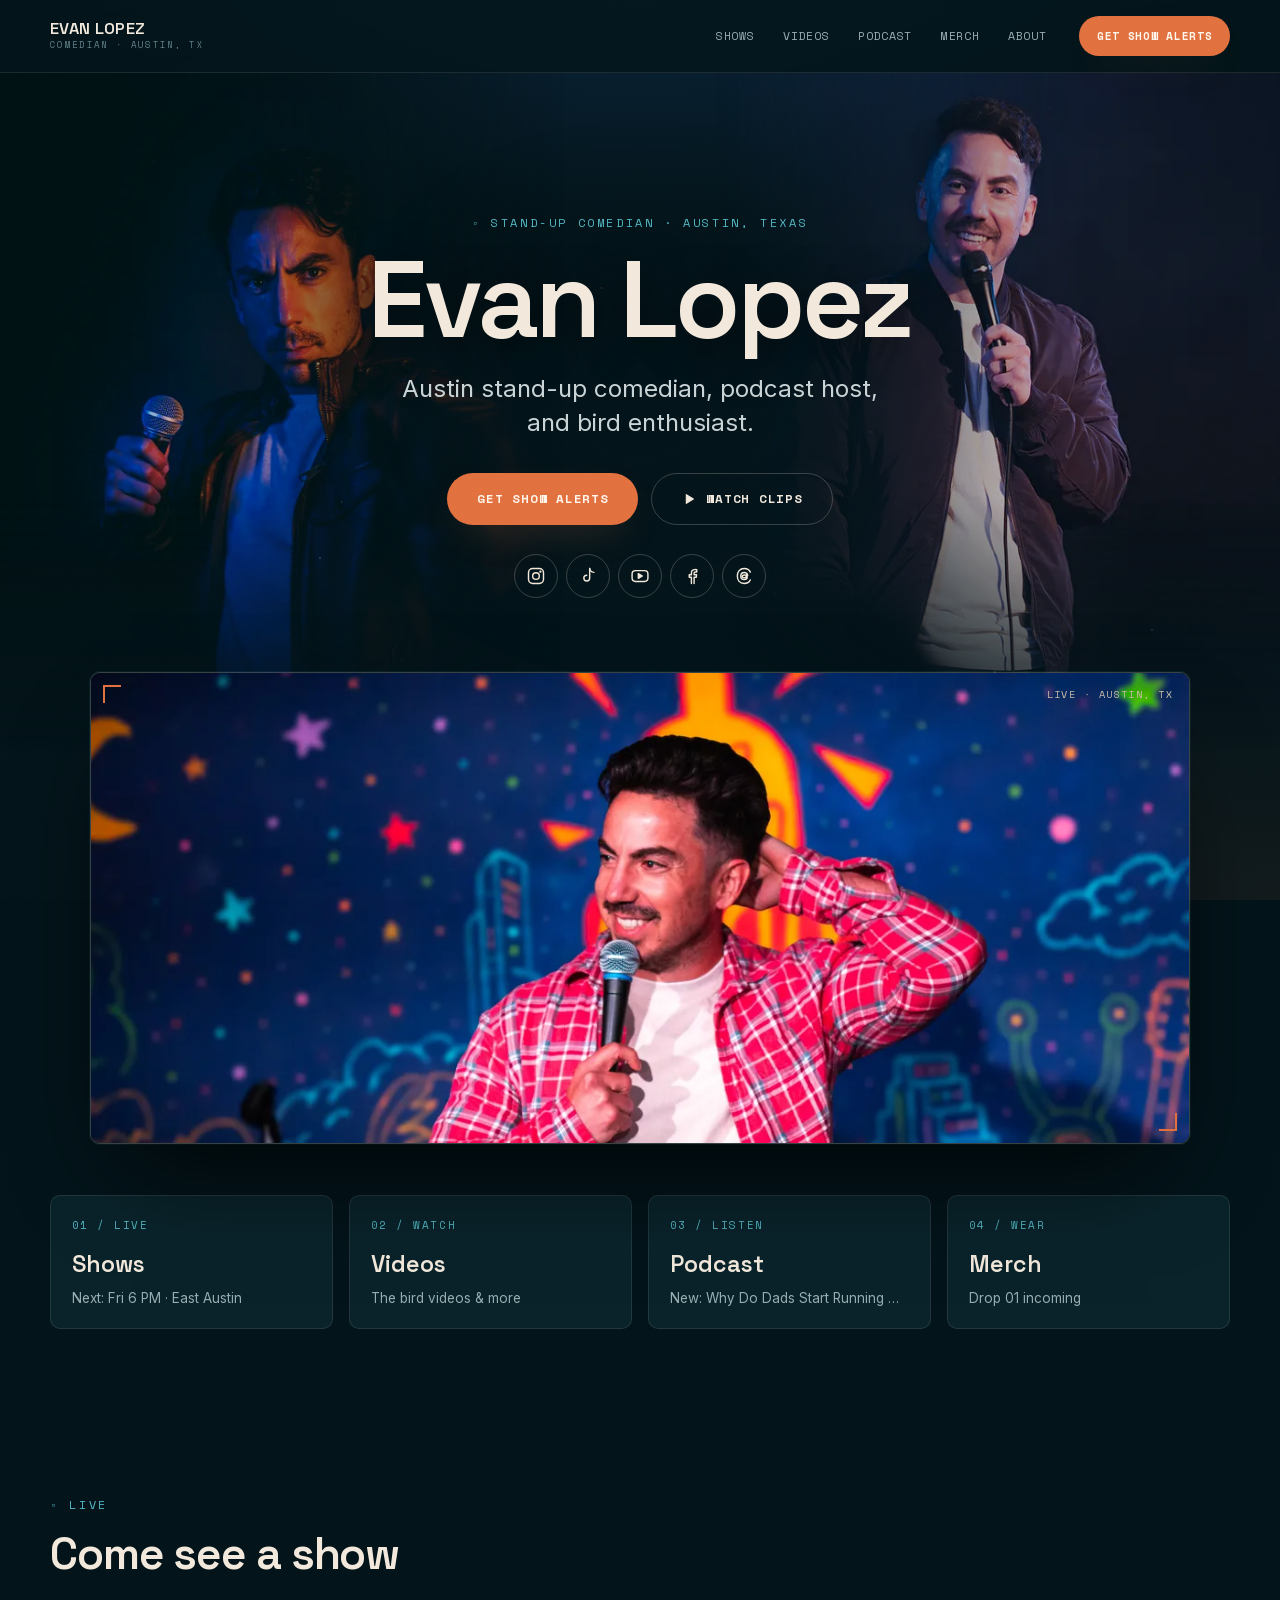
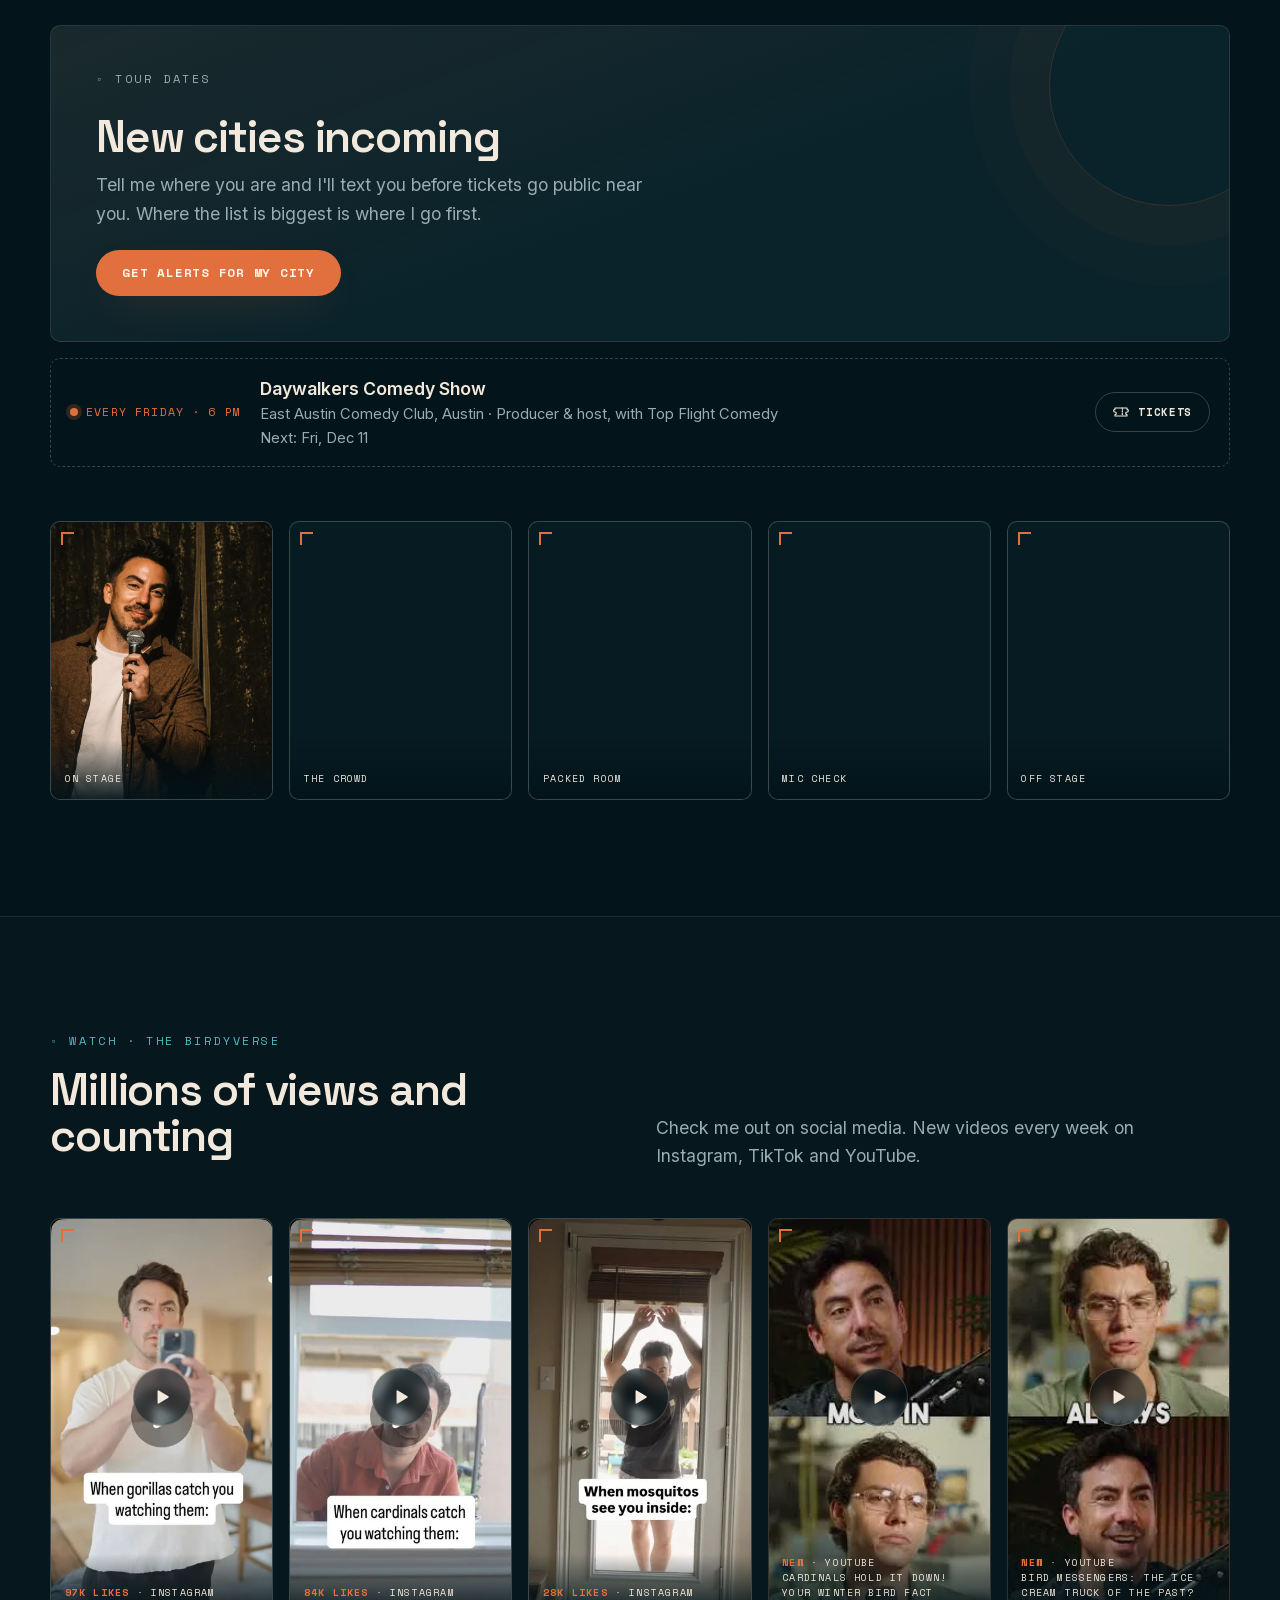
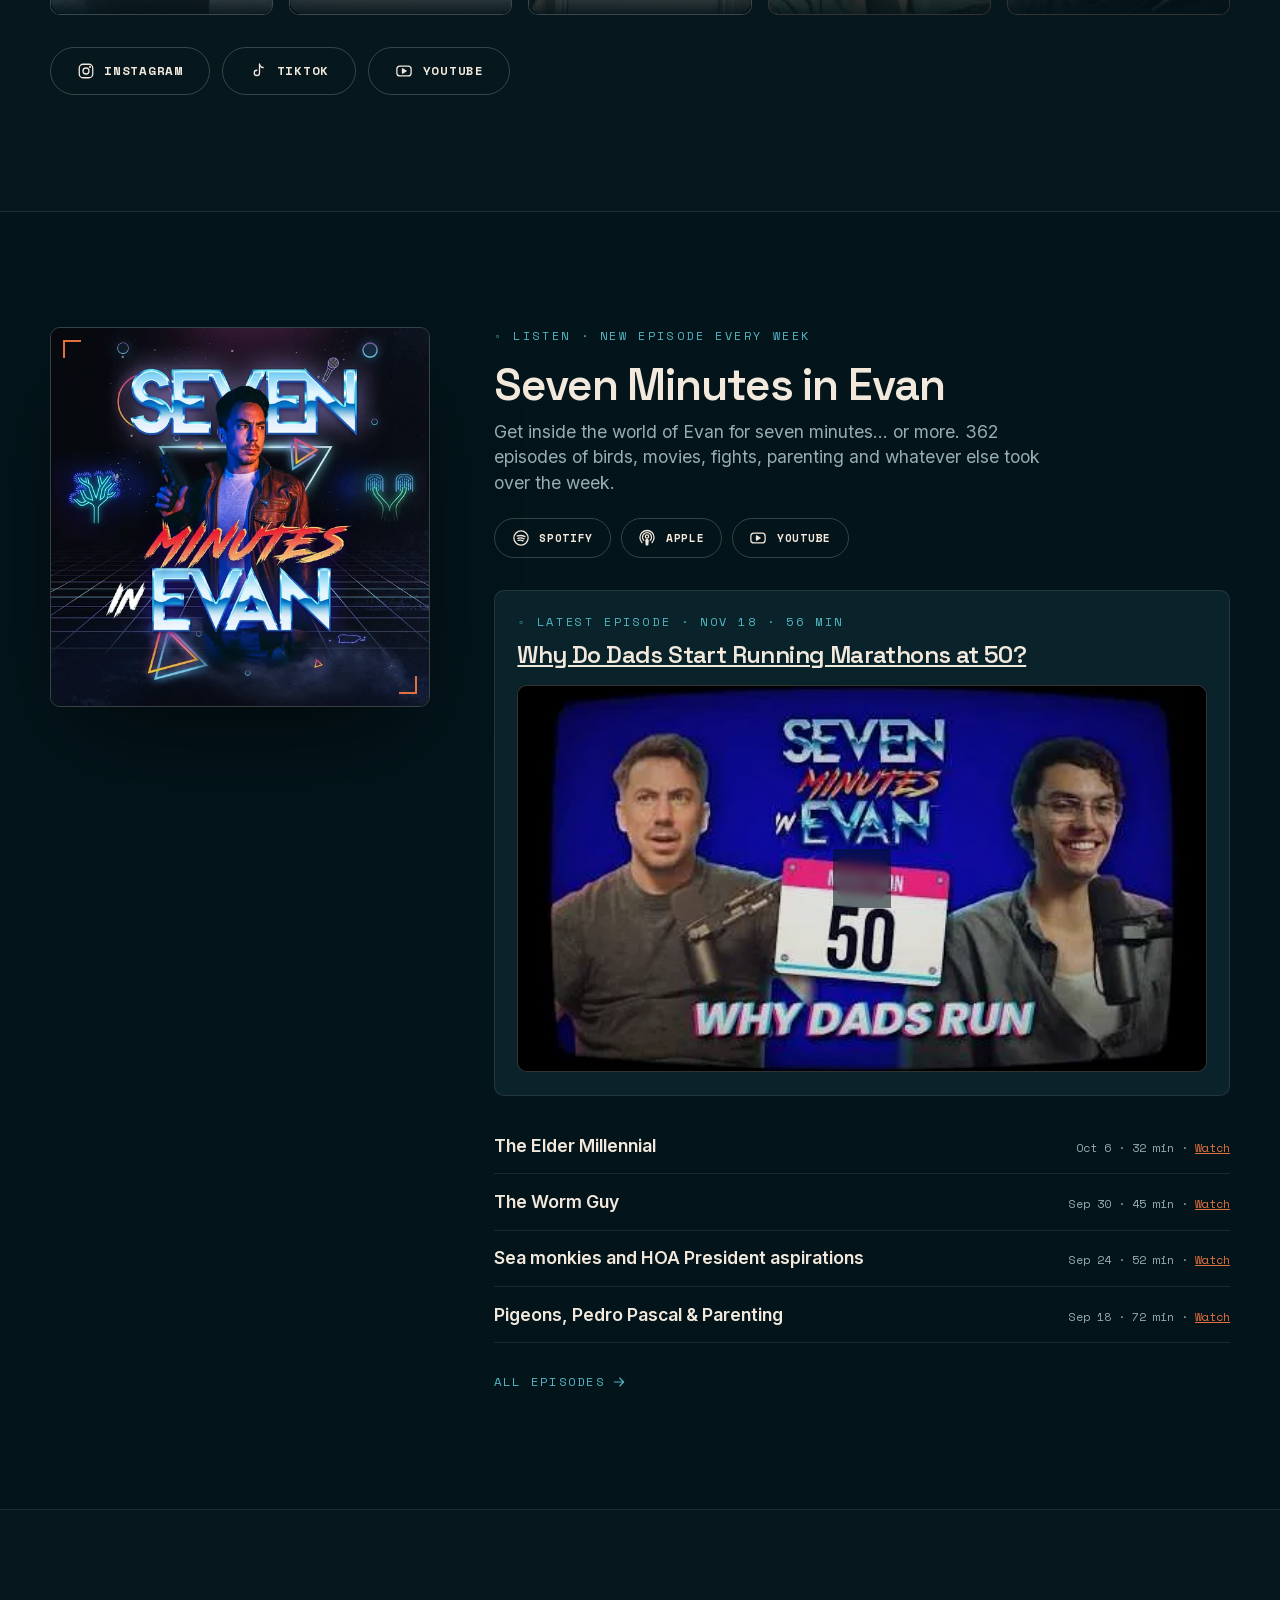
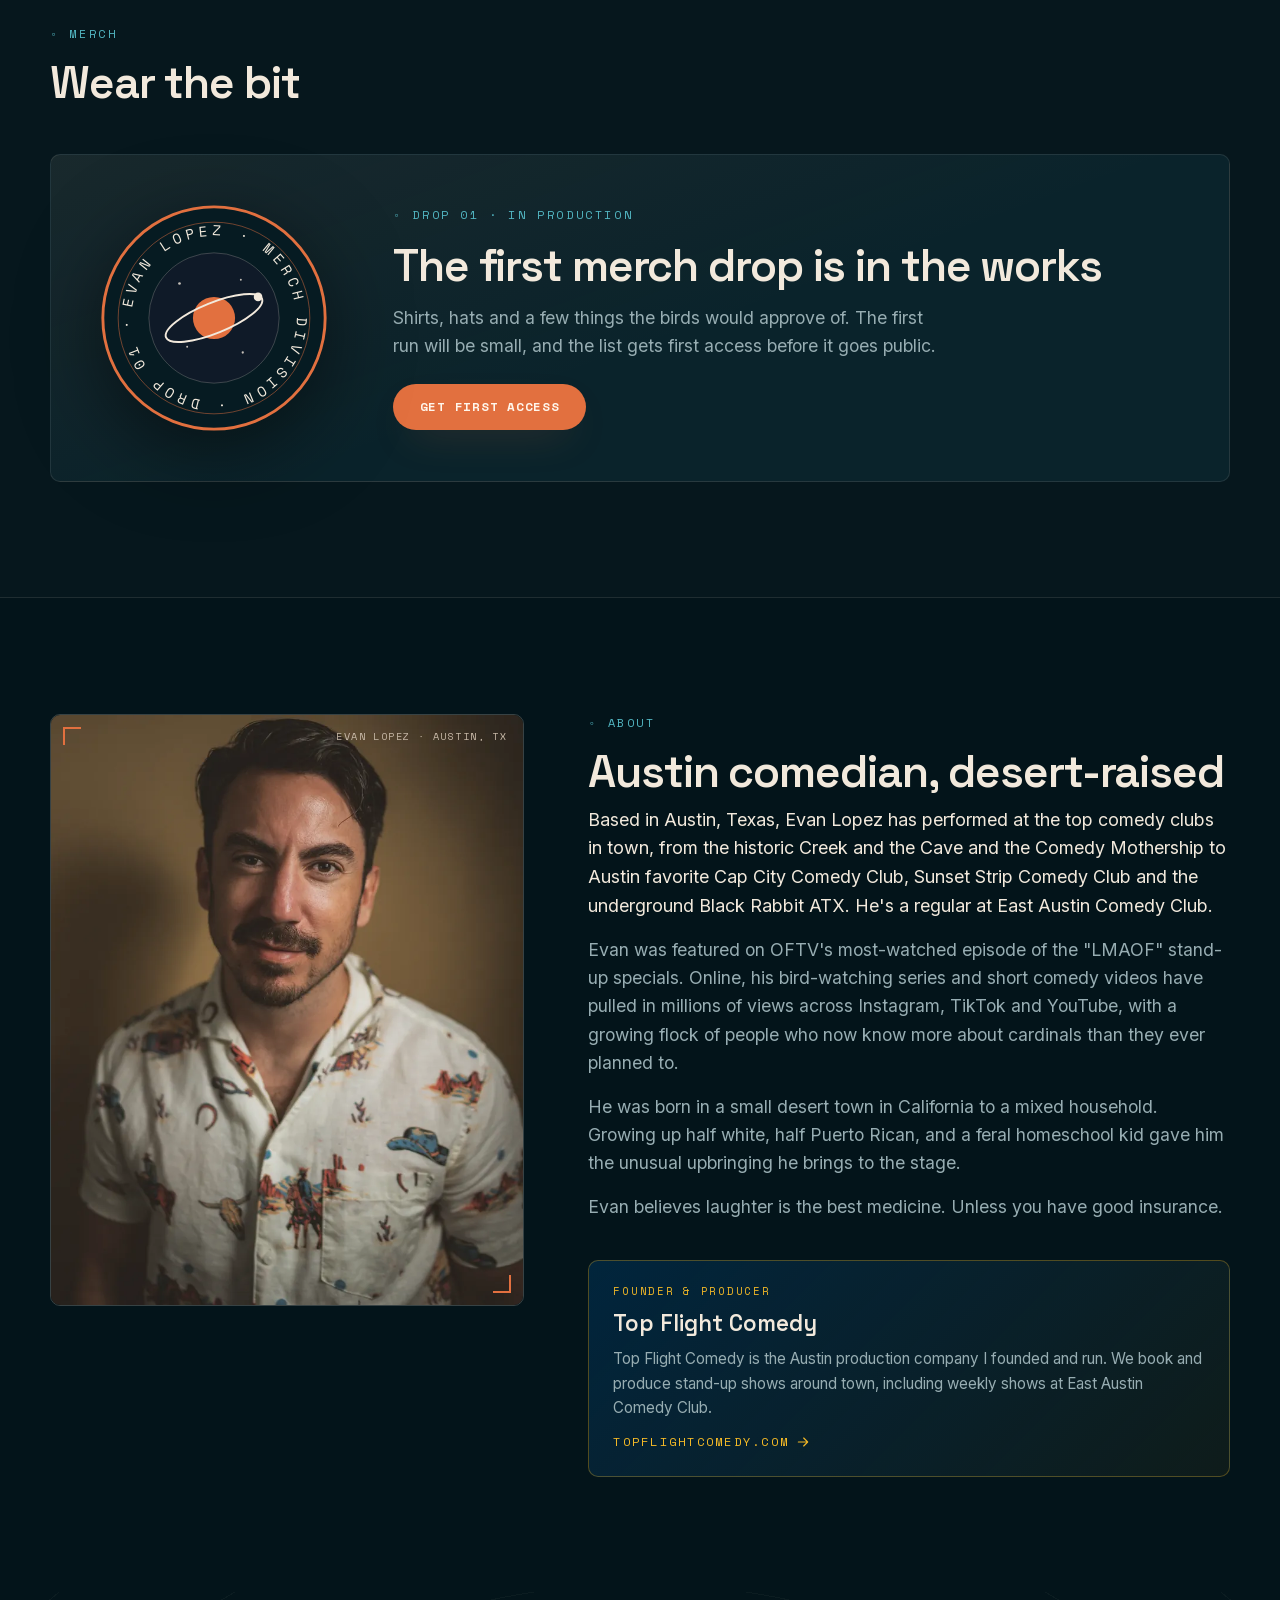
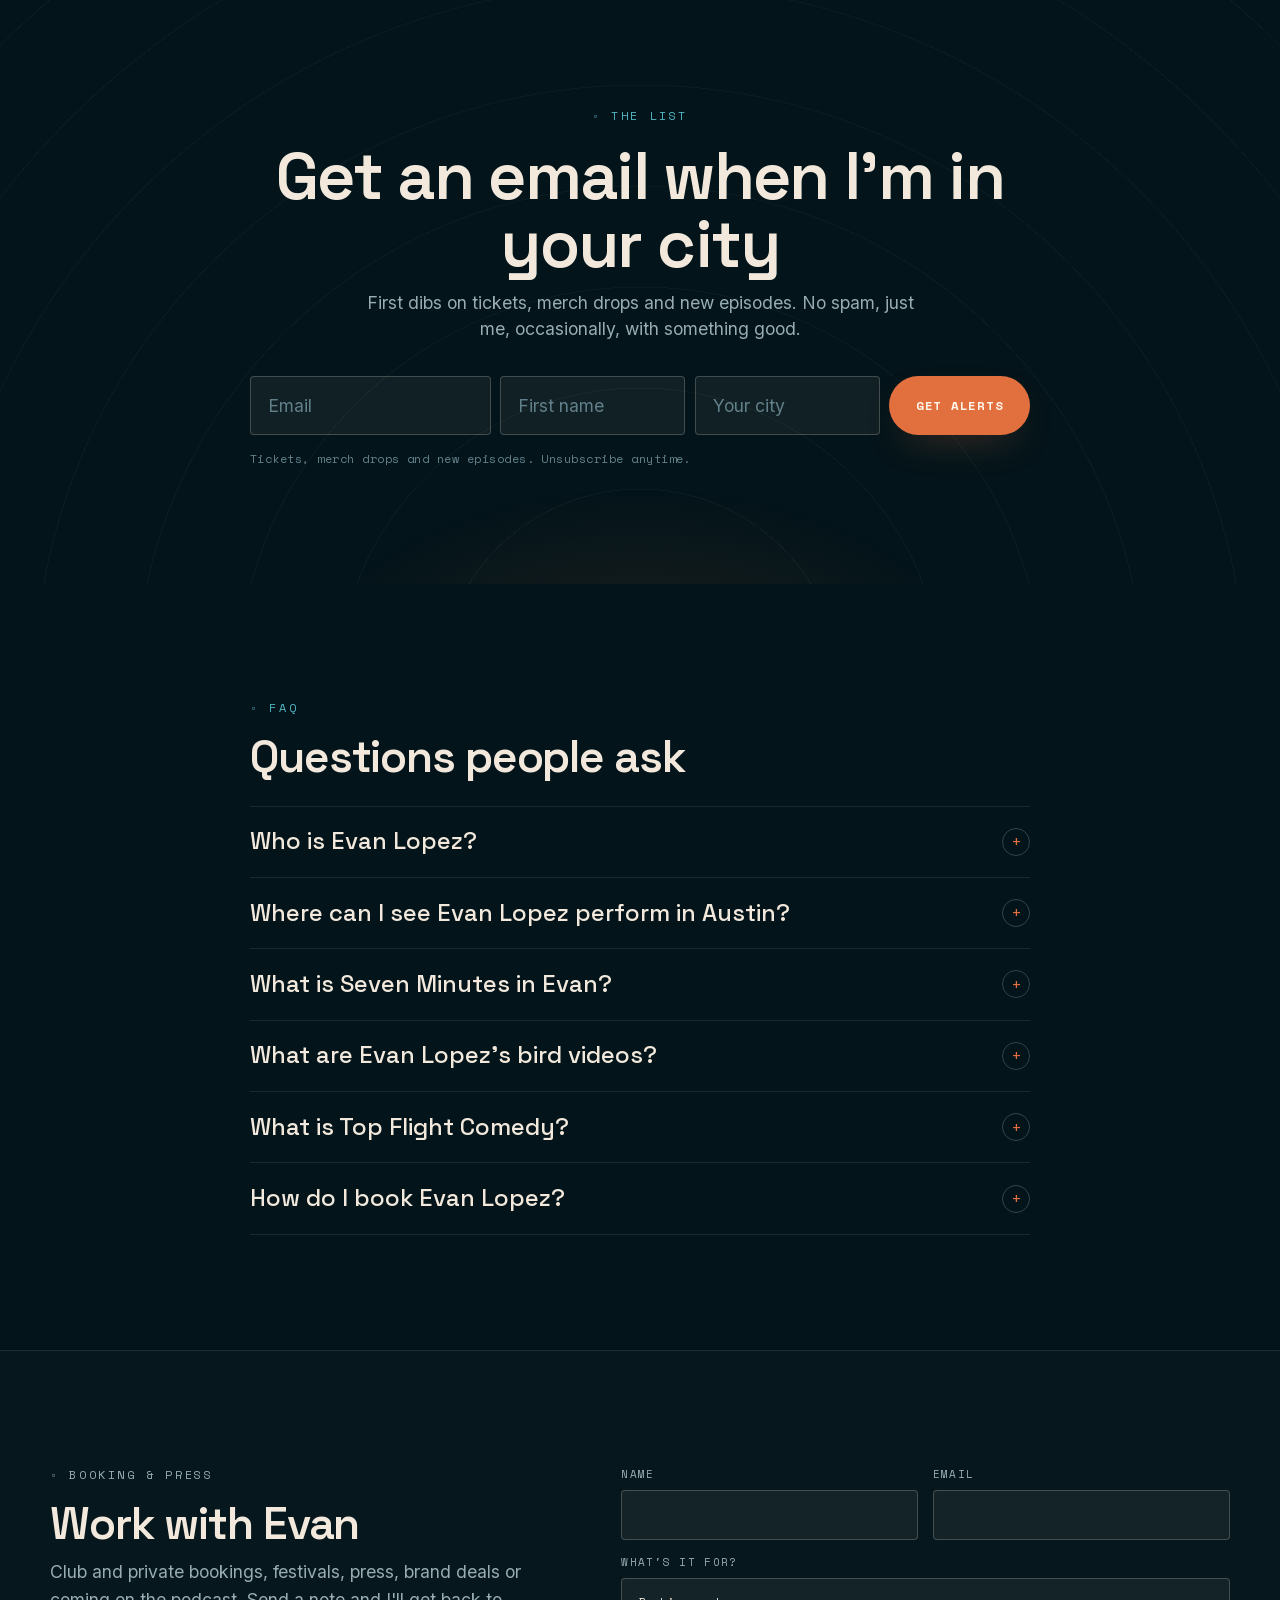
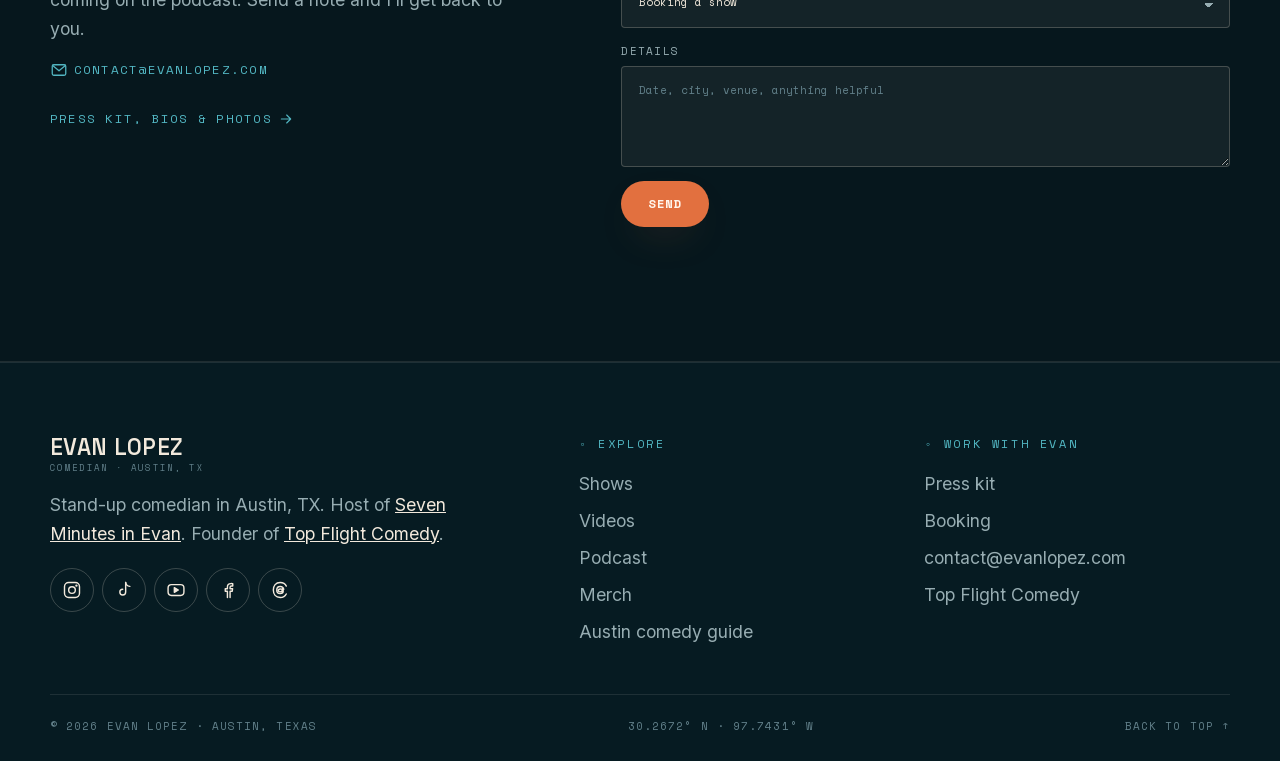
==== commit c55636ca: "Auto-refresh episodes, clips and dates" ====
--- a/index.html
+++ b/index.html
@@ -67,7 +67,7 @@
       <div class="wrap tiles">
         <a class="tile" href="#shows"><span class="no">01 / Live</span><span class="t-label">Shows</span><span class="t-sub">Next: Fri 6 PM · East Austin</span></a>
         <a class="tile" href="#videos"><span class="no">02 / Watch</span><span class="t-label">Videos</span><span class="t-sub">The bird videos &amp; more</span></a>
-        <a class="tile" href="#podcast"><span class="no">03 / Listen</span><span class="t-label">Podcast</span><span class="t-sub">New: The Elder Millennial</span></a>
+        <a class="tile" href="#podcast"><span class="no">03 / Listen</span><span class="t-label">Podcast</span><span class="t-sub">New: Why Do Dads Start Running Marathon</span></a>
         <a class="tile" href="#merch"><span class="no">04 / Wear</span><span class="t-label">Merch</span><span class="t-sub">Drop 01 incoming</span></a>
       </div>
     </section>
@@ -130,18 +130,18 @@
         <div>
           <p class="eyebrow">Listen · new episode every week</p>
           <h2>Seven Minutes in Evan</h2>
-          <p class="lede sm">Get inside the world of Evan for seven minutes... or more. 361 episodes of birds, movies, fights, parenting and whatever else took over the week.</p>
+          <p class="lede sm">Get inside the world of Evan for seven minutes... or more. 362 episodes of birds, movies, fights, parenting and whatever else took over the week.</p>
           <div class="listen">
             <a class="btn btn-ghost btn-sm" href="https://open.spotify.com/show/1law6HzyxvgV1NMXmt70n2" target="_blank" rel="noopener"><svg class="ico" width="18" height="18" viewBox="0 0 24 24" fill="none" stroke="currentColor" stroke-width="1.7" stroke-linecap="round" stroke-linejoin="round" aria-hidden="true"><circle cx="12" cy="12" r="9.5"/><path d="M7 9.3c3.6-1 7.4-.7 10.3.9M7.6 12.4c3-.8 6-.5 8.4.8M8.2 15.3c2.4-.6 4.6-.4 6.5.6"/></svg> Spotify</a>
             <a class="btn btn-ghost btn-sm" href="https://podcasts.apple.com/us/podcast/seven-minutes-in-evan/id1494001499" target="_blank" rel="noopener"><svg class="ico" width="18" height="18" viewBox="0 0 24 24" fill="none" stroke="currentColor" stroke-width="1.7" stroke-linecap="round" stroke-linejoin="round" aria-hidden="true"><circle cx="12" cy="10" r="2.2"/><path d="M11 21l-.5-5.5a1.5 1.5 0 0 1 3 0L13 21z" fill="currentColor"/><path d="M7.8 15.2a6 6 0 1 1 8.4 0"/><path d="M5.3 18a9.4 9.4 0 1 1 13.4 0"/></svg> Apple</a>
             <a class="btn btn-ghost btn-sm" href="https://www.youtube.com/@EvanLopez" target="_blank" rel="noopener"><svg class="ico" width="18" height="18" viewBox="0 0 24 24" fill="none" stroke="currentColor" stroke-width="1.7" stroke-linecap="round" stroke-linejoin="round" aria-hidden="true"><rect x="2.5" y="5.5" width="19" height="13" rx="4"/><path d="M10 9.2v5.6l4.8-2.8z" fill="currentColor"/></svg> YouTube</a>
           </div>
           <div class="latest">
-            <p class="eyebrow">Latest episode · Oct 6 · 32 min</p>
-            <h3><a href="https://podcasters.spotify.com/pod/show/evan--lopez8/episodes/The-Elder-Millennial-e3pvhti" target="_blank" rel="noopener">The Elder Millennial</a></h3>
-            <button class="yt-facade wide" data-yt="SQizlbgFwlU" aria-label="Play: The Elder Millennial"><img src="/assets/video/SQizlbgFwlU.webp" width="480" height="270" alt="" loading="lazy" decoding="async"><span class="play"><svg class="ico" width="26" height="26" viewBox="0 0 24 24" fill="none" stroke="currentColor" stroke-width="1.7" stroke-linecap="round" stroke-linejoin="round" aria-hidden="true"><path d="M8 5.5v13l10.5-6.5z" fill="currentColor"/></svg></span></button>
+            <p class="eyebrow">Latest episode · Nov 18 · 56 min</p>
+            <h3><a href="https://podcasters.spotify.com/pod/show/evan--lopez8/episodes/Why-Do-Dads-Start-Running-Marathons-at-50-e3skupb" target="_blank" rel="noopener">Why Do Dads Start Running Marathons at 50?</a></h3>
+            <button class="yt-facade wide" data-yt="Bw3YIvyKfqk" aria-label="Play: Why Do Dads Start Running Marathons at 50?"><img src="/assets/video/Bw3YIvyKfqk.webp" width="480" height="270" alt="" loading="lazy" decoding="async"><span class="play"><svg class="ico" width="26" height="26" viewBox="0 0 24 24" fill="none" stroke="currentColor" stroke-width="1.7" stroke-linecap="round" stroke-linejoin="round" aria-hidden="true"><path d="M8 5.5v13l10.5-6.5z" fill="currentColor"/></svg></span></button>
           </div>
-          <ul class="eps"><li><a class="ep-title" href="https://podcasters.spotify.com/pod/show/evan--lopez8/episodes/Seven-Minutes-In-Evan-The-Worm-Guy-e3pkq8g" target="_blank" rel="noopener">The Worm Guy</a><span class="muted small">Sep 30 · 45 min · <a href="https://www.youtube.com/watch?v=H4T5hcNsYis" target="_blank" rel="noopener">Watch</a></span></li><li><a class="ep-title" href="https://podcasters.spotify.com/pod/show/evan--lopez8/episodes/Sea-monkies-and-HOA-President-aspirations-e3pagan" target="_blank" rel="noopener">Sea monkies and HOA President aspirations</a><span class="muted small">Sep 24 · 52 min · <a href="https://www.youtube.com/watch?v=8hKKyGFosVI" target="_blank" rel="noopener">Watch</a></span></li><li><a class="ep-title" href="https://podcasters.spotify.com/pod/show/evan--lopez8/episodes/Pigeons--Pedro-Pascal--Parenting-e3p1maj" target="_blank" rel="noopener">Pigeons, Pedro Pascal &amp; Parenting</a><span class="muted small">Sep 18 · 72 min · <a href="https://www.youtube.com/watch?v=q4_uxhAJ-64" target="_blank" rel="noopener">Watch</a></span></li><li><a class="ep-title" href="https://podcasters.spotify.com/pod/show/evan--lopez8/episodes/The-sandwich-e3onp91" target="_blank" rel="noopener">The sandwich</a><span class="muted small">Sep 11 · 29 min · <a href="https://www.youtube.com/watch?v=Y2NC5PLLTIk" target="_blank" rel="noopener">Watch</a></span></li></ul>
+          <ul class="eps"><li><a class="ep-title" href="https://podcasters.spotify.com/pod/show/evan--lopez8/episodes/The-Elder-Millennial-e3pvhti" target="_blank" rel="noopener">The Elder Millennial</a><span class="muted small">Oct 6 · 32 min · <a href="https://www.youtube.com/watch?v=SQizlbgFwlU" target="_blank" rel="noopener">Watch</a></span></li><li><a class="ep-title" href="https://podcasters.spotify.com/pod/show/evan--lopez8/episodes/Seven-Minutes-In-Evan-The-Worm-Guy-e3pkq8g" target="_blank" rel="noopener">The Worm Guy</a><span class="muted small">Sep 30 · 45 min · <a href="https://www.youtube.com/watch?v=H4T5hcNsYis" target="_blank" rel="noopener">Watch</a></span></li><li><a class="ep-title" href="https://podcasters.spotify.com/pod/show/evan--lopez8/episodes/Sea-monkies-and-HOA-President-aspirations-e3pagan" target="_blank" rel="noopener">Sea monkies and HOA President aspirations</a><span class="muted small">Sep 24 · 52 min · <a href="https://www.youtube.com/watch?v=8hKKyGFosVI" target="_blank" rel="noopener">Watch</a></span></li><li><a class="ep-title" href="https://podcasters.spotify.com/pod/show/evan--lopez8/episodes/Pigeons--Pedro-Pascal--Parenting-e3p1maj" target="_blank" rel="noopener">Pigeons, Pedro Pascal &amp; Parenting</a><span class="muted small">Sep 18 · 72 min · <a href="https://www.youtube.com/watch?v=q4_uxhAJ-64" target="_blank" rel="noopener">Watch</a></span></li></ul>
           <a class="text-link" href="/podcast/">All episodes <svg class="ico" width="16" height="16" viewBox="0 0 24 24" fill="none" stroke="currentColor" stroke-width="1.7" stroke-linecap="round" stroke-linejoin="round" aria-hidden="true"><path d="M5 12h14M13 6l6 6-6 6"/></svg></a>
           
         </div>
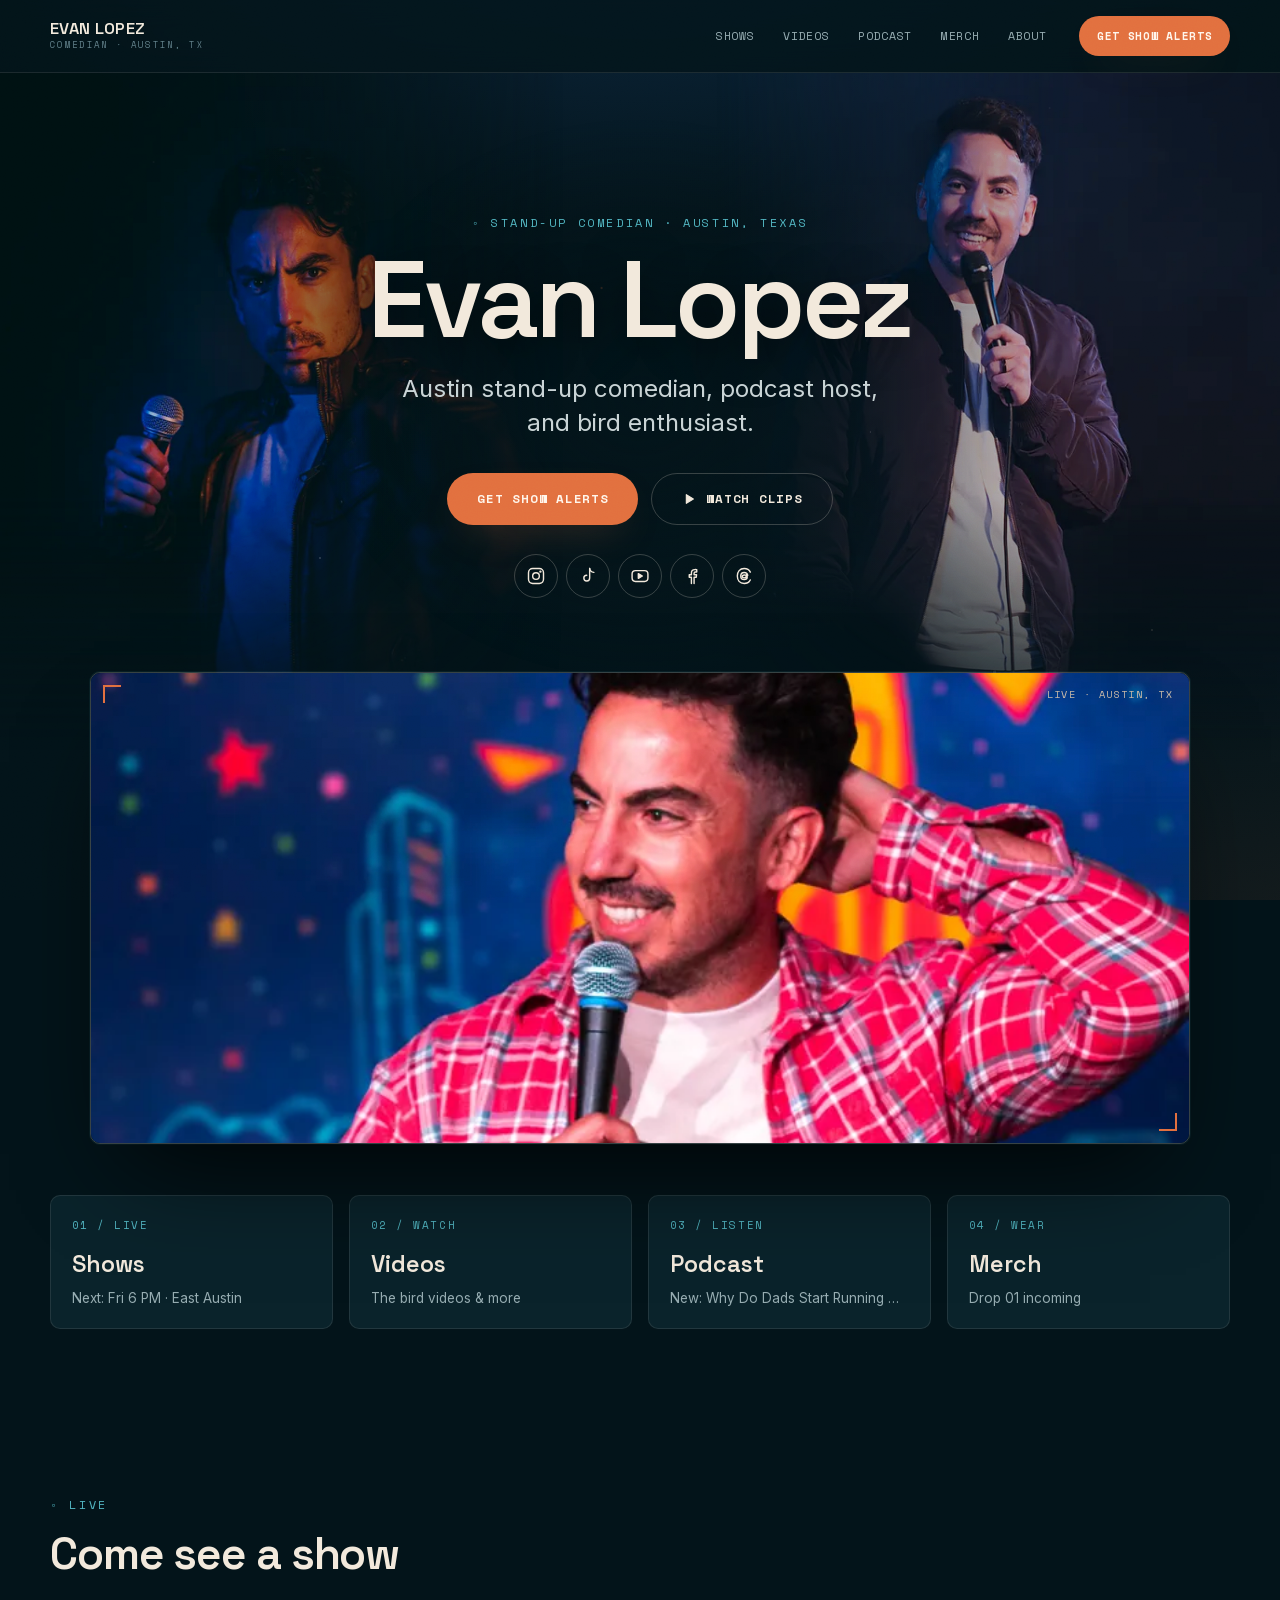
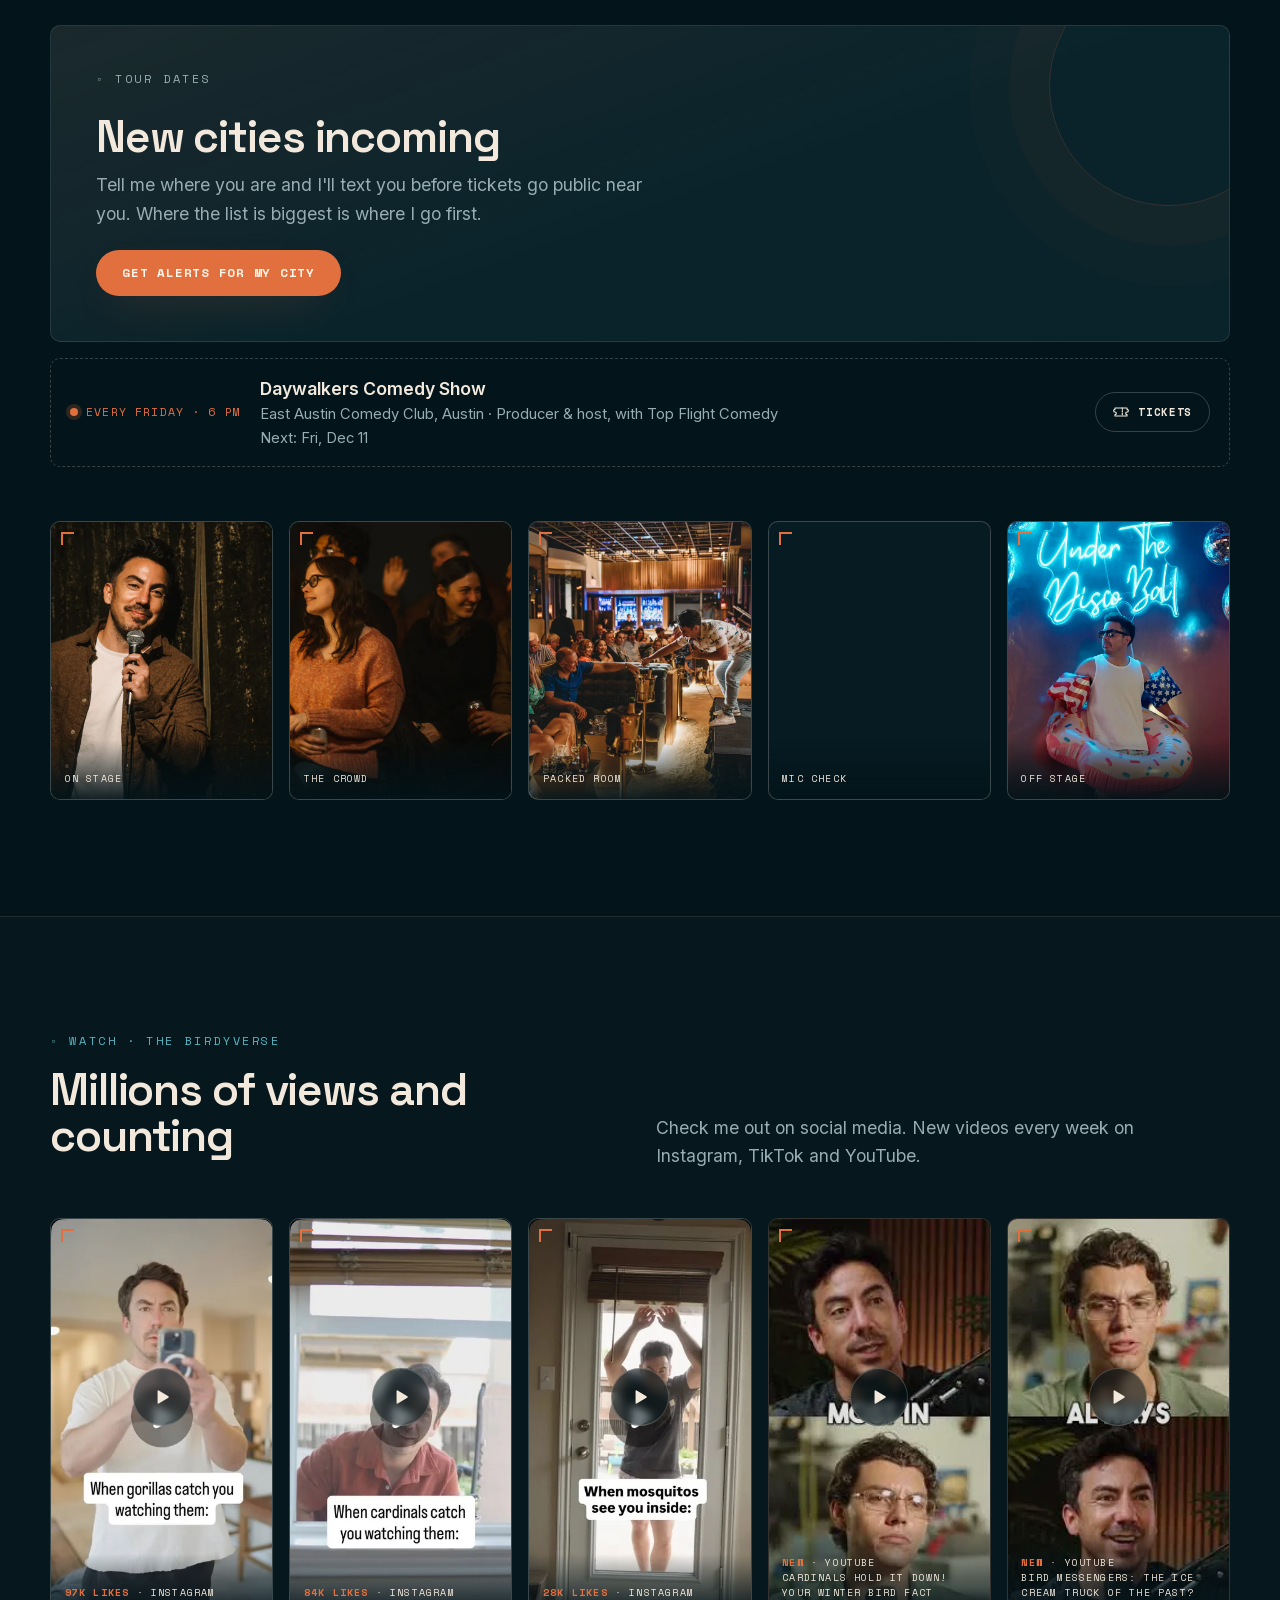
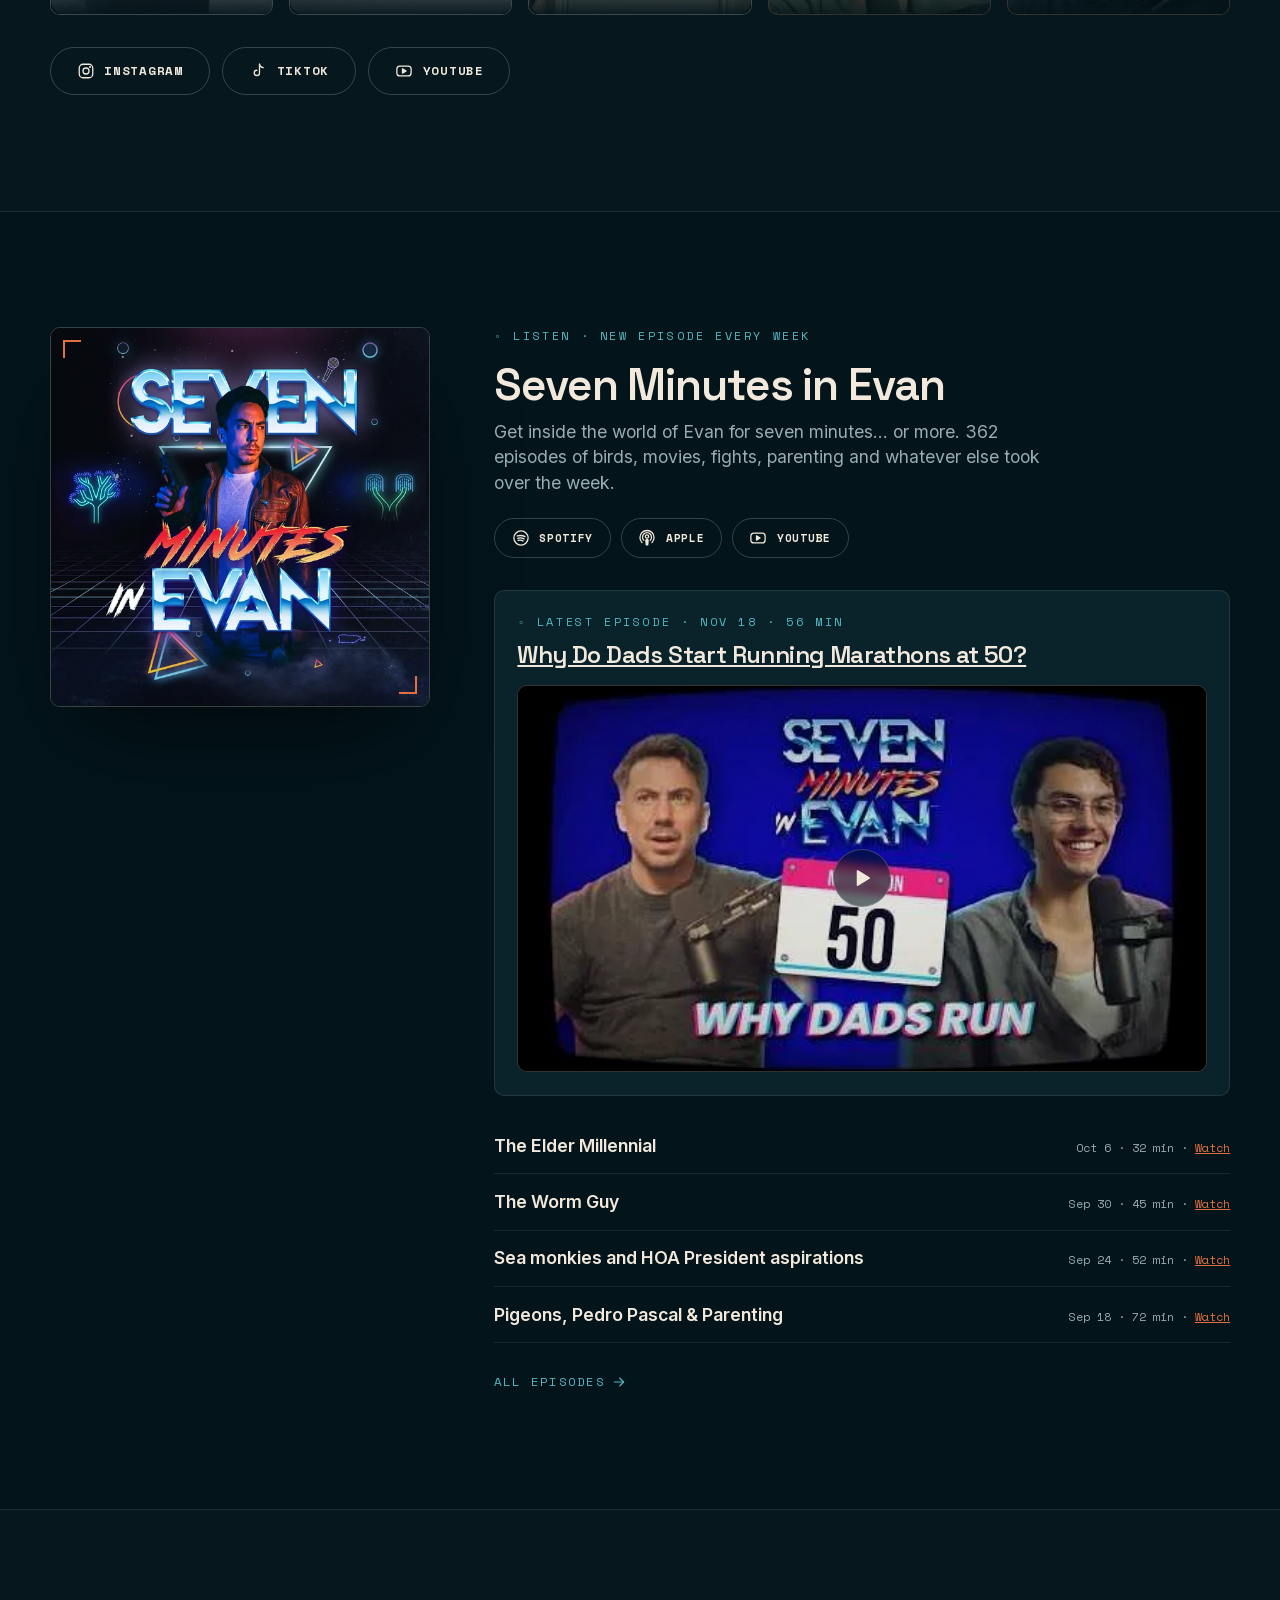
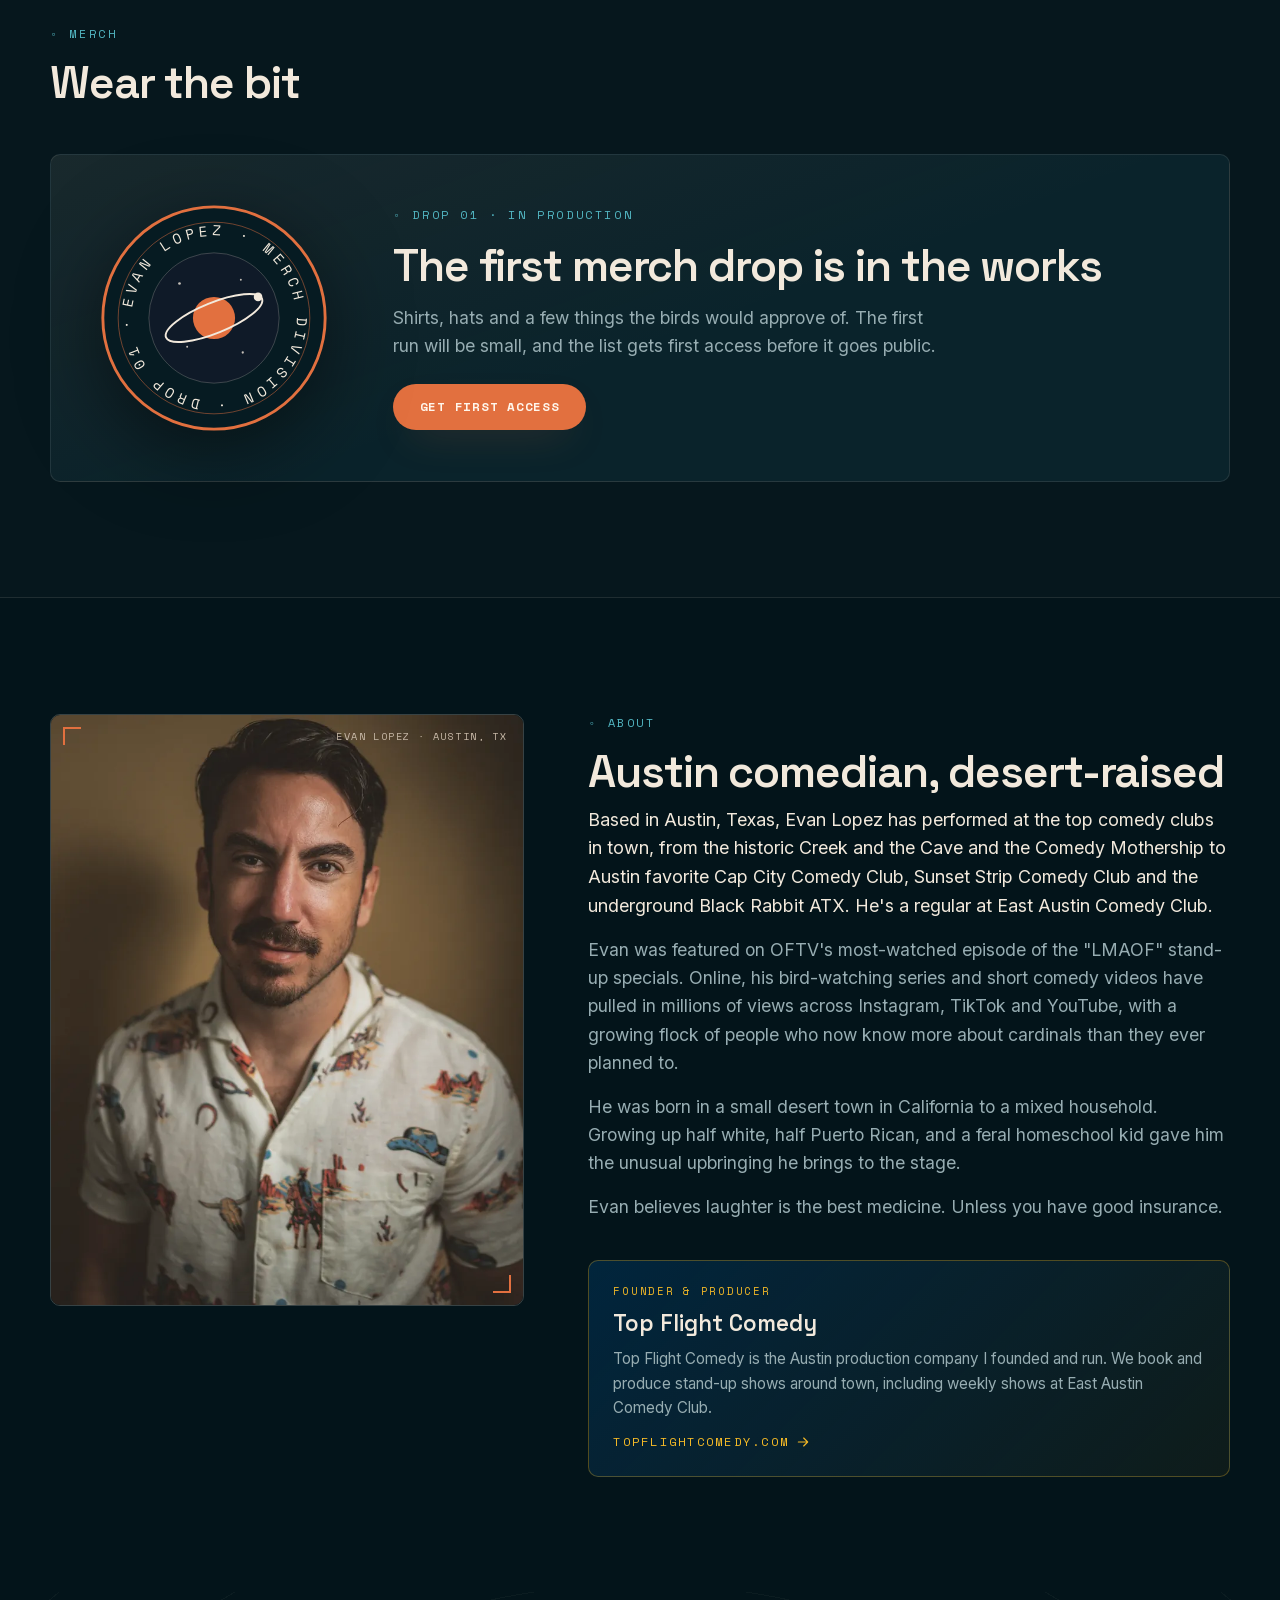
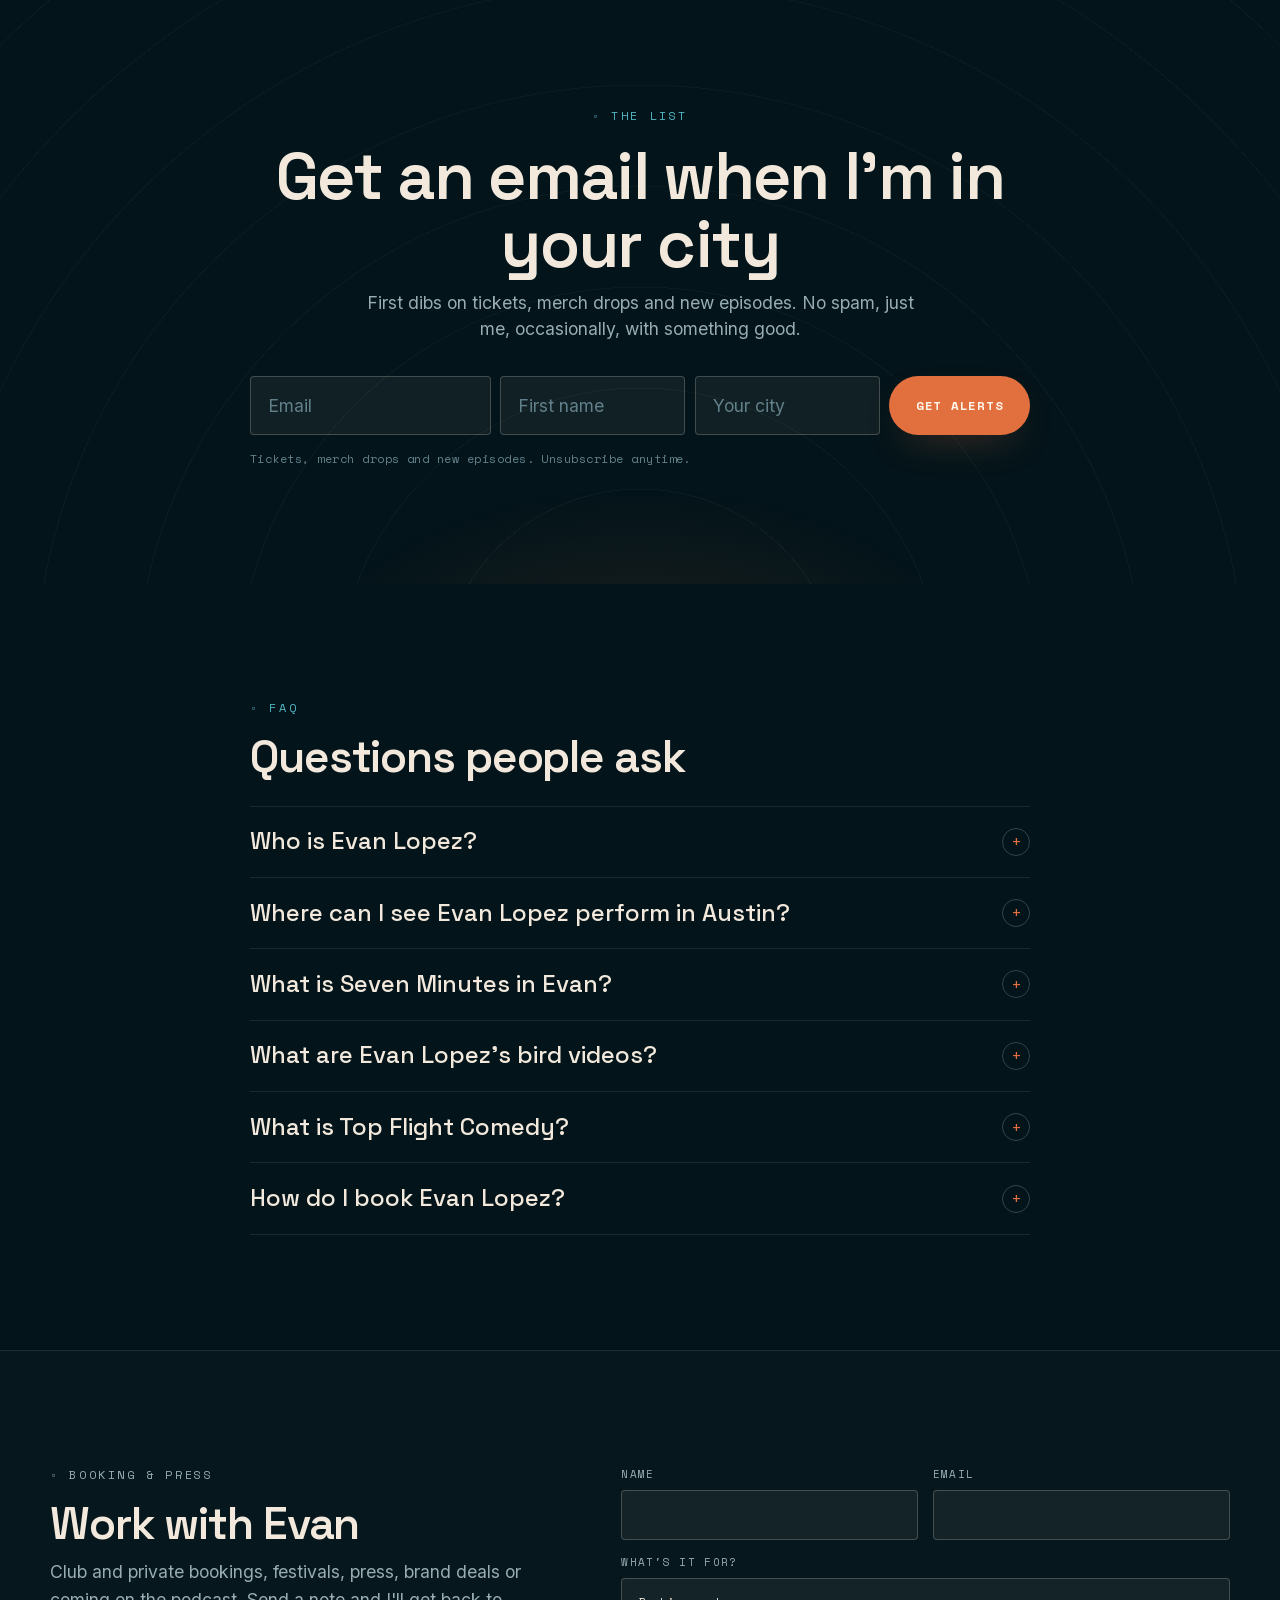
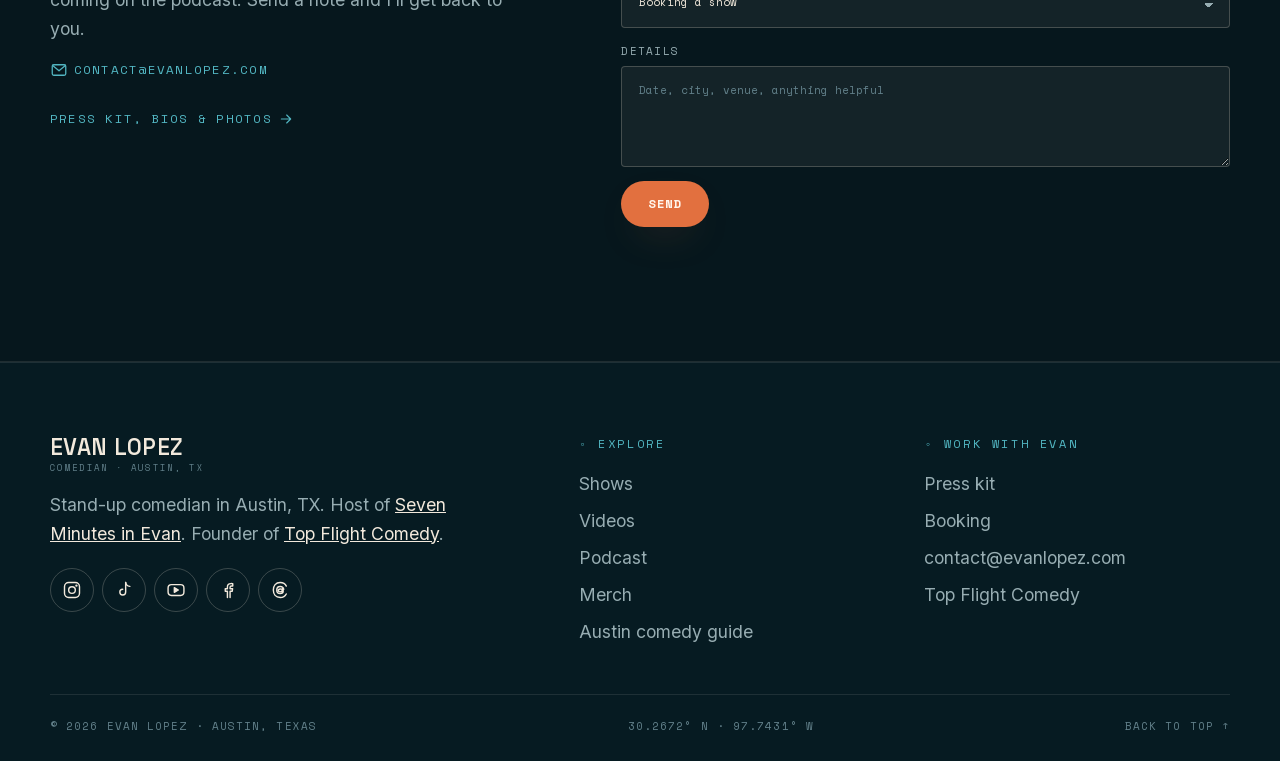
==== commit f4a1a98f: "Auto-refresh episodes, clips and dates" ====
--- a/index.html
+++ b/index.html
@@ -26,7 +26,7 @@
   <link rel="preload" href="/assets/fonts/inter-400-600.woff2" as="font" type="font/woff2" crossorigin>
   <link rel="stylesheet" href="/css/styles.css?v=19">
   <script type="application/ld+json">{"@context":"https://schema.org","@graph":[{"@type":"Person","@id":"https://evanlopez.com/#evan","name":"Evan Lopez","url":"https://evanlopez.com/","image":"https://evanlopez.com/assets/photos/about-1200.webp","jobTitle":"Stand-up comedian","description":"Evan Lopez is a stand-up comedian based in Austin, Texas. He was featured on OFTV's most-watched episode of the \"LMAOF\" stand-up series, has millions of views across Instagram, TikTok and YouTube, hosts the weekly podcast Seven Minutes in Evan, and founded the Austin production company Top Flight Comedy.","email":"mailto:contact@evanlopez.com","homeLocation":{"@type":"City","name":"Austin","containedInPlace":{"@type":"State","name":"Texas"}},"knowsAbout":["Stand-up comedy","Comedy podcasting","Comedy show production","Bird watching"],"founder":{"@id":"https://evanlopez.com/#topflight"},"sameAs":["https://www.instagram.com/iamevanlopez","https://www.tiktok.com/@iamevanlopez","https://www.youtube.com/@EvanLopez","https://www.facebook.com/EvanLopezComedy","https://www.threads.com/@iamevanlopez","https://open.spotify.com/show/1law6HzyxvgV1NMXmt70n2","https://podcasts.apple.com/us/podcast/seven-minutes-in-evan/id1494001499"]},{"@type":"Organization","@id":"https://evanlopez.com/#topflight","name":"Top Flight Comedy","url":"https://topflightcomedy.com/","founder":{"@id":"https://evanlopez.com/#evan"},"sameAs":["https://www.instagram.com/topflightcomedy"],"areaServed":{"@type":"City","name":"Austin"}},{"@type":"PodcastSeries","@id":"https://evanlopez.com/podcast/#series","name":"Seven Minutes in Evan","url":"https://evanlopez.com/podcast/","description":"Get inside the world of Evan for seven minutes... or more.","author":{"@id":"https://evanlopez.com/#evan"},"webFeed":"https://anchor.fm/s/ffa63fd8/podcast/rss","image":"https://evanlopez.com/assets/photos/podcast-600.webp","sameAs":["https://open.spotify.com/show/1law6HzyxvgV1NMXmt70n2","https://podcasts.apple.com/us/podcast/seven-minutes-in-evan/id1494001499"]},{"@type":"WebSite","@id":"https://evanlopez.com/#site","url":"https://evanlopez.com/","name":"Evan Lopez","publisher":{"@id":"https://evanlopez.com/#evan"}}]}</script>
-  <script type="application/ld+json">{"@context":"https://schema.org","@graph":[{"@type":"ComedyEvent","name":"Top Flight Comedy presents Daywalkers Comedy Show","startDate":"2026-11-20T18:00:00-06:00","eventStatus":"https://schema.org/EventScheduled","eventAttendanceMode":"https://schema.org/OfflineEventAttendanceMode","location":{"@type":"Place","name":"East Austin Comedy Club","address":{"@type":"PostalAddress","streetAddress":"2505 E 6th St Ste D","addressLocality":"Austin","addressRegion":"TX","postalCode":"78702","addressCountry":"US"}},"performer":{"@id":"https://evanlopez.com/#evan"},"organizer":{"@id":"https://evanlopez.com/#topflight"},"offers":{"@type":"Offer","url":"https://www.eventbrite.com/e/top-flight-comedy-presents-daywalkers-comedy-show-tickets-886479824017?aff=evanlopezcom","availability":"https://schema.org/InStock"},"image":"https://evanlopez.com/assets/og-image.jpg"},{"@type":"ComedyEvent","name":"Top Flight Comedy presents Daywalkers Comedy Show","startDate":"2026-11-27T18:00:00-06:00","eventStatus":"https://schema.org/EventScheduled","eventAttendanceMode":"https://schema.org/OfflineEventAttendanceMode","location":{"@type":"Place","name":"East Austin Comedy Club","address":{"@type":"PostalAddress","streetAddress":"2505 E 6th St Ste D","addressLocality":"Austin","addressRegion":"TX","postalCode":"78702","addressCountry":"US"}},"performer":{"@id":"https://evanlopez.com/#evan"},"organizer":{"@id":"https://evanlopez.com/#topflight"},"offers":{"@type":"Offer","url":"https://www.eventbrite.com/e/top-flight-comedy-presents-daywalkers-comedy-show-tickets-886479824017?aff=evanlopezcom","availability":"https://schema.org/InStock"},"image":"https://evanlopez.com/assets/og-image.jpg"},{"@type":"ComedyEvent","name":"Top Flight Comedy presents Daywalkers Comedy Show","startDate":"2026-12-04T18:00:00-06:00","eventStatus":"https://schema.org/EventScheduled","eventAttendanceMode":"https://schema.org/OfflineEventAttendanceMode","location":{"@type":"Place","name":"East Austin Comedy Club","address":{"@type":"PostalAddress","streetAddress":"2505 E 6th St Ste D","addressLocality":"Austin","addressRegion":"TX","postalCode":"78702","addressCountry":"US"}},"performer":{"@id":"https://evanlopez.com/#evan"},"organizer":{"@id":"https://evanlopez.com/#topflight"},"offers":{"@type":"Offer","url":"https://www.eventbrite.com/e/top-flight-comedy-presents-daywalkers-comedy-show-tickets-886479824017?aff=evanlopezcom","availability":"https://schema.org/InStock"},"image":"https://evanlopez.com/assets/og-image.jpg"},{"@type":"ComedyEvent","name":"Top Flight Comedy presents Daywalkers Comedy Show","startDate":"2026-12-11T18:00:00-06:00","eventStatus":"https://schema.org/EventScheduled","eventAttendanceMode":"https://schema.org/OfflineEventAttendanceMode","location":{"@type":"Place","name":"East Austin Comedy Club","address":{"@type":"PostalAddress","streetAddress":"2505 E 6th St Ste D","addressLocality":"Austin","addressRegion":"TX","postalCode":"78702","addressCountry":"US"}},"performer":{"@id":"https://evanlopez.com/#evan"},"organizer":{"@id":"https://evanlopez.com/#topflight"},"offers":{"@type":"Offer","url":"https://www.eventbrite.com/e/top-flight-comedy-presents-daywalkers-comedy-show-tickets-886479824017?aff=evanlopezcom","availability":"https://schema.org/InStock"},"image":"https://evanlopez.com/assets/og-image.jpg"}]}</script>
+  <script type="application/ld+json">{"@context":"https://schema.org","@graph":[{"@type":"ComedyEvent","name":"Top Flight Comedy presents Daywalkers Comedy Show","startDate":"2026-11-27T18:00:00-06:00","eventStatus":"https://schema.org/EventScheduled","eventAttendanceMode":"https://schema.org/OfflineEventAttendanceMode","location":{"@type":"Place","name":"East Austin Comedy Club","address":{"@type":"PostalAddress","streetAddress":"2505 E 6th St Ste D","addressLocality":"Austin","addressRegion":"TX","postalCode":"78702","addressCountry":"US"}},"performer":{"@id":"https://evanlopez.com/#evan"},"organizer":{"@id":"https://evanlopez.com/#topflight"},"offers":{"@type":"Offer","url":"https://www.eventbrite.com/e/top-flight-comedy-presents-daywalkers-comedy-show-tickets-886479824017?aff=evanlopezcom","availability":"https://schema.org/InStock"},"image":"https://evanlopez.com/assets/og-image.jpg"},{"@type":"ComedyEvent","name":"Top Flight Comedy presents Daywalkers Comedy Show","startDate":"2026-12-04T18:00:00-06:00","eventStatus":"https://schema.org/EventScheduled","eventAttendanceMode":"https://schema.org/OfflineEventAttendanceMode","location":{"@type":"Place","name":"East Austin Comedy Club","address":{"@type":"PostalAddress","streetAddress":"2505 E 6th St Ste D","addressLocality":"Austin","addressRegion":"TX","postalCode":"78702","addressCountry":"US"}},"performer":{"@id":"https://evanlopez.com/#evan"},"organizer":{"@id":"https://evanlopez.com/#topflight"},"offers":{"@type":"Offer","url":"https://www.eventbrite.com/e/top-flight-comedy-presents-daywalkers-comedy-show-tickets-886479824017?aff=evanlopezcom","availability":"https://schema.org/InStock"},"image":"https://evanlopez.com/assets/og-image.jpg"},{"@type":"ComedyEvent","name":"Top Flight Comedy presents Daywalkers Comedy Show","startDate":"2026-12-11T18:00:00-06:00","eventStatus":"https://schema.org/EventScheduled","eventAttendanceMode":"https://schema.org/OfflineEventAttendanceMode","location":{"@type":"Place","name":"East Austin Comedy Club","address":{"@type":"PostalAddress","streetAddress":"2505 E 6th St Ste D","addressLocality":"Austin","addressRegion":"TX","postalCode":"78702","addressCountry":"US"}},"performer":{"@id":"https://evanlopez.com/#evan"},"organizer":{"@id":"https://evanlopez.com/#topflight"},"offers":{"@type":"Offer","url":"https://www.eventbrite.com/e/top-flight-comedy-presents-daywalkers-comedy-show-tickets-886479824017?aff=evanlopezcom","availability":"https://schema.org/InStock"},"image":"https://evanlopez.com/assets/og-image.jpg"},{"@type":"ComedyEvent","name":"Top Flight Comedy presents Daywalkers Comedy Show","startDate":"2026-12-18T18:00:00-06:00","eventStatus":"https://schema.org/EventScheduled","eventAttendanceMode":"https://schema.org/OfflineEventAttendanceMode","location":{"@type":"Place","name":"East Austin Comedy Club","address":{"@type":"PostalAddress","streetAddress":"2505 E 6th St Ste D","addressLocality":"Austin","addressRegion":"TX","postalCode":"78702","addressCountry":"US"}},"performer":{"@id":"https://evanlopez.com/#evan"},"organizer":{"@id":"https://evanlopez.com/#topflight"},"offers":{"@type":"Offer","url":"https://www.eventbrite.com/e/top-flight-comedy-presents-daywalkers-comedy-show-tickets-886479824017?aff=evanlopezcom","availability":"https://schema.org/InStock"},"image":"https://evanlopez.com/assets/og-image.jpg"}]}</script>
   <script type="application/ld+json">{"@context":"https://schema.org","@type":"FAQPage","mainEntity":[{"@type":"Question","name":"Who is Evan Lopez?","acceptedAnswer":{"@type":"Answer","text":"Evan Lopez is a stand-up comedian based in Austin, Texas. He was featured on OFTV's most-watched episode of the \"LMAOF\" stand-up series, hosts the weekly comedy podcast Seven Minutes in Evan, and is the founder and producer of Top Flight Comedy. Online, his comedy videos and viral bird-watching series have millions of views across Instagram, TikTok and YouTube."}},{"@type":"Question","name":"Where can I see Evan Lopez perform in Austin?","acceptedAnswer":{"@type":"Answer","text":"Evan performs at clubs across Austin, including Comedy Mothership, Cap City Comedy Club, The Creek and the Cave, Sunset Strip Comedy Club, Black Rabbit ATX and East Austin Comedy Club, where he's a regular. Current dates and ticket links are in the Shows section of evanlopez.com."}},{"@type":"Question","name":"What is Seven Minutes in Evan?","acceptedAnswer":{"@type":"Answer","text":"Seven Minutes in Evan is Evan Lopez's comedy podcast, with a new episode every week. It covers whatever Evan is obsessed with that week: birds, movies, fights, parenting, sandwiches and a rotating cast of Austin comedians. Listen on Spotify, Apple Podcasts or YouTube."}},{"@type":"Question","name":"What are Evan Lopez's bird videos?","acceptedAnswer":{"@type":"Answer","text":"The bird videos are Evan's comedic bird-watching series on Instagram and TikTok, where he reviews, roasts and explains backyard birds in short videos. Along with his other short comedy clips, they've earned millions of views, and fans call the world of the series the birdyverse."}},{"@type":"Question","name":"What is Top Flight Comedy?","acceptedAnswer":{"@type":"Answer","text":"Top Flight Comedy is an Austin, Texas comedy production company founded and run by Evan Lopez. It produces stand-up shows around Austin, including weekly shows at East Austin Comedy Club. More at topflightcomedy.com."}},{"@type":"Question","name":"How do I book Evan Lopez?","acceptedAnswer":{"@type":"Answer","text":"For booking, press and podcast guest requests, email contact@evanlopez.com or use the booking form on evanlopez.com."}}]}</script>
 </head>
 <body id="top">
@@ -84,7 +84,7 @@
         <div class="weekly">
             <div class="weekly-when"><span class="dot"></span>Every Friday · 6 PM</div>
             <div class="weekly-body"><strong>Daywalkers Comedy Show</strong><span>East Austin Comedy Club, Austin · Producer &amp; host, with Top Flight Comedy</span>
-            <span class="muted small">Next: <time data-weekly="4" data-time="18:00" datetime="2026-11-20">Fri, Nov 20</time></span></div>
+            <span class="muted small">Next: <time data-weekly="4" data-time="18:00" datetime="2026-11-27">Fri, Nov 27</time></span></div>
             <a class="btn btn-ghost btn-sm" href="https://www.eventbrite.com/e/top-flight-comedy-presents-daywalkers-comedy-show-tickets-886479824017?aff=evanlopezcom" target="_blank" rel="noopener"><svg class="ico" width="16" height="16" viewBox="0 0 24 24" fill="none" stroke="currentColor" stroke-width="1.7" stroke-linecap="round" stroke-linejoin="round" aria-hidden="true"><path d="M3 8a2 2 0 0 0 0 4v0a2 2 0 0 1 0 4v2h18v-2a2 2 0 0 1 0-4 2 2 0 0 0 0-4V6H3z"/><path d="M14 6v12" stroke-dasharray="2 2"/></svg> Tickets</a></div>
         <div class="frames live swipe"><figure class="frame"><img class="" src="/assets/photos/live-1-800.webp" srcset="/assets/photos/live-1-800.webp 800w" sizes="(max-width:700px) 58vw, 230px" width="800" height="1333" alt="Evan Lopez performing stand-up in Austin" loading="lazy" decoding="async"><figcaption class="tag">On stage</figcaption></figure><figure class="frame"><img class="" src="/assets/photos/live-2-800.webp" srcset="/assets/photos/live-2-800.webp 800w" sizes="(max-width:700px) 58vw, 230px" width="800" height="1046" alt="Audience laughing at an Evan Lopez comedy show" loading="lazy" decoding="async"><figcaption class="tag">The crowd</figcaption></figure><figure class="frame"><img class="" src="/assets/photos/live-3-800.webp" srcset="/assets/photos/live-3-800.webp 800w" sizes="(max-width:700px) 58vw, 230px" width="800" height="888" alt="A full comedy room during Evan Lopez&#x27;s set" loading="lazy" decoding="async"><figcaption class="tag">Packed room</figcaption></figure><figure class="frame"><img class="" src="/assets/photos/live-4-800.webp" srcset="/assets/photos/live-4-800.webp 800w" sizes="(max-width:700px) 58vw, 230px" width="800" height="1325" alt="Evan Lopez on stage in front of a red curtain" loading="lazy" decoding="async"><figcaption class="tag">Mic check</figcaption></figure><figure class="frame"><img class="" src="/assets/photos/live-5-800.webp" srcset="/assets/photos/live-5-800.webp 800w" sizes="(max-width:700px) 58vw, 230px" width="800" height="981" alt="Evan Lopez in a pool float under a neon sign" loading="lazy" decoding="async"><figcaption class="tag">Off stage</figcaption></figure></div>
         <p class="swipe-hint" aria-hidden="true">Swipe →</p>
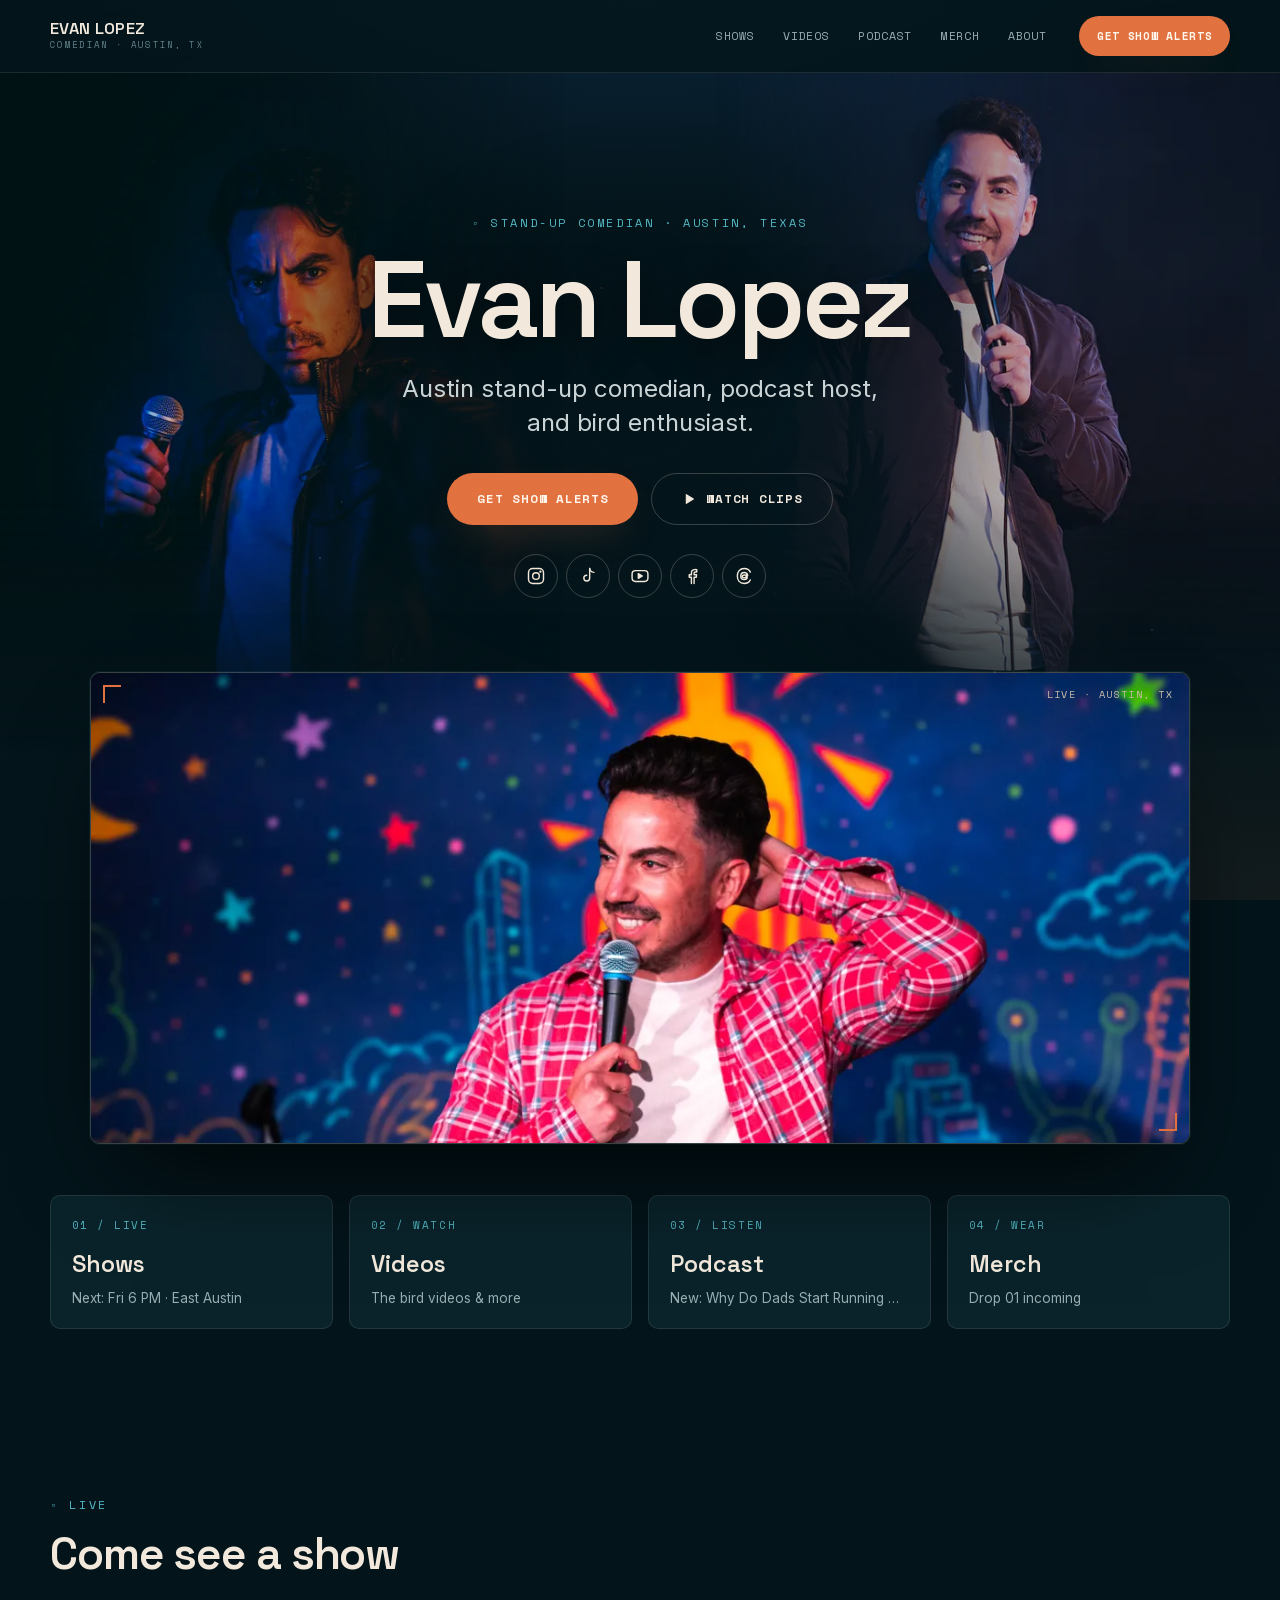
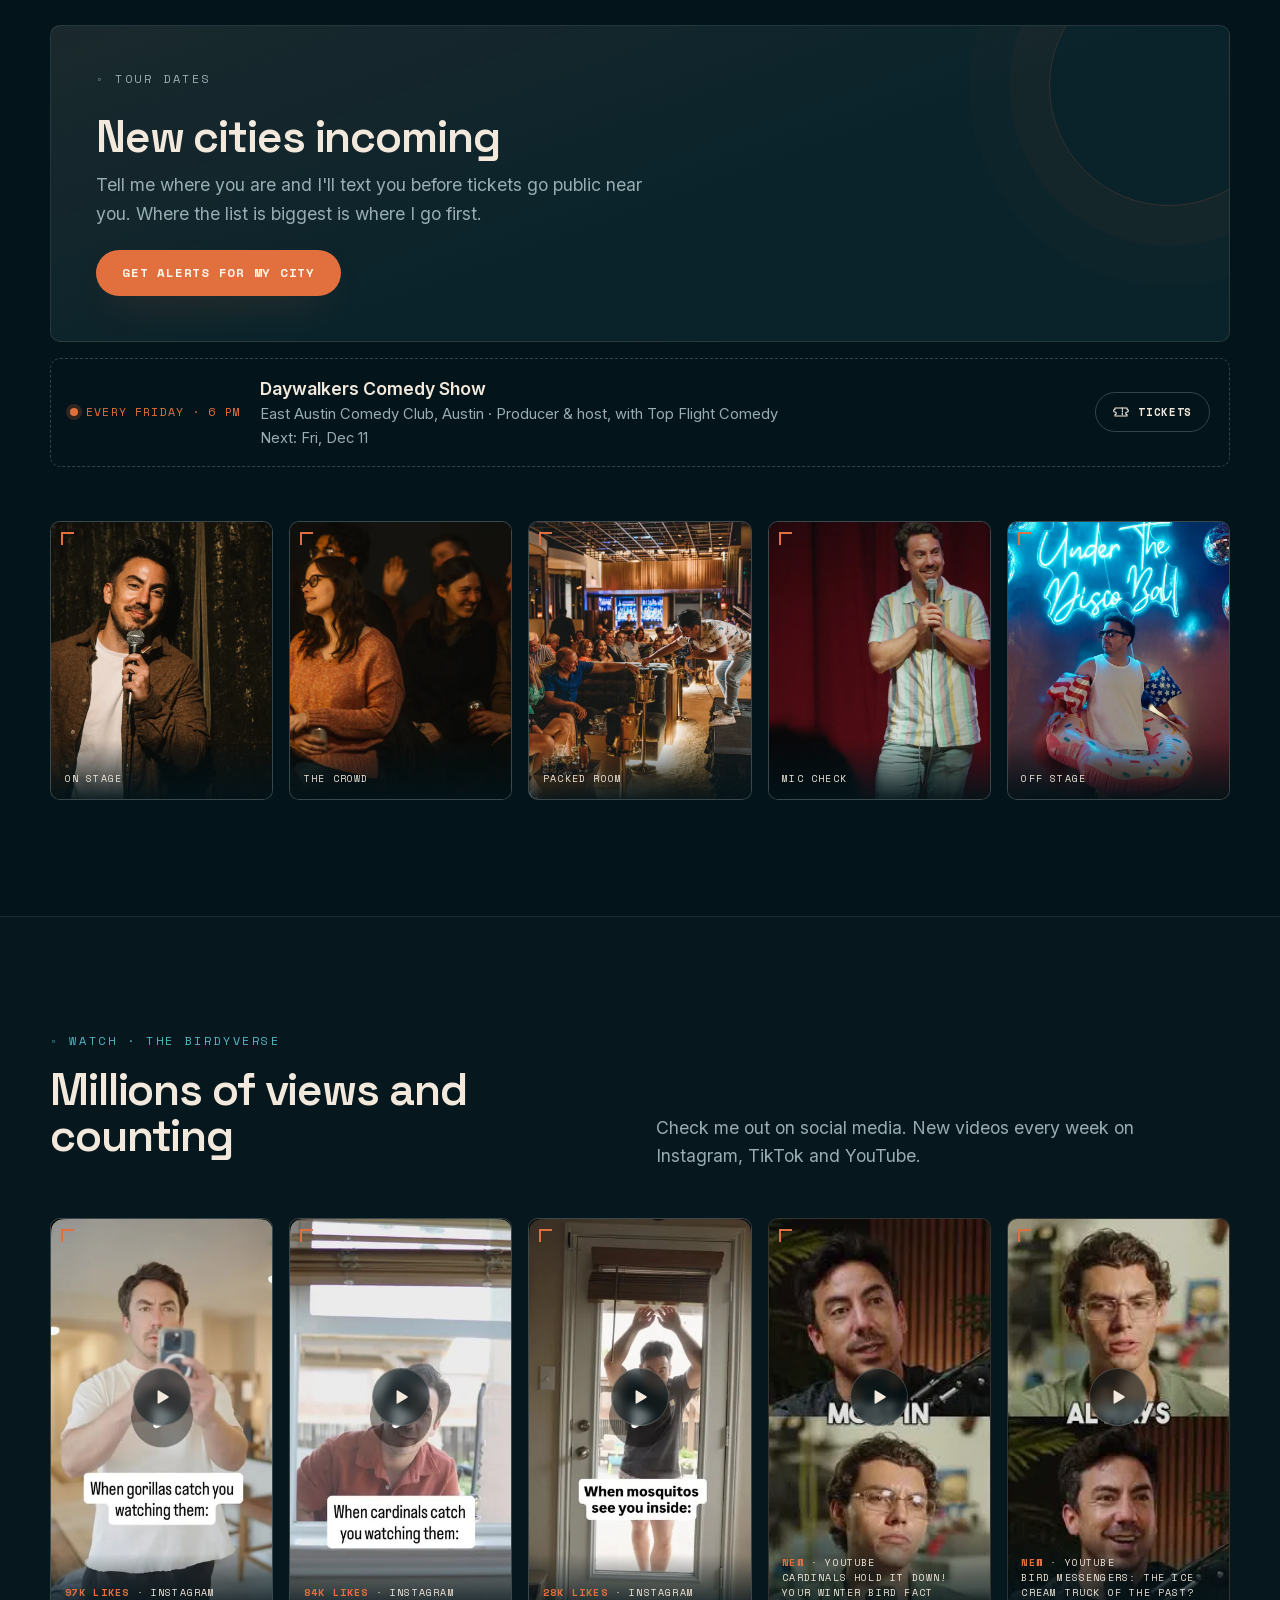
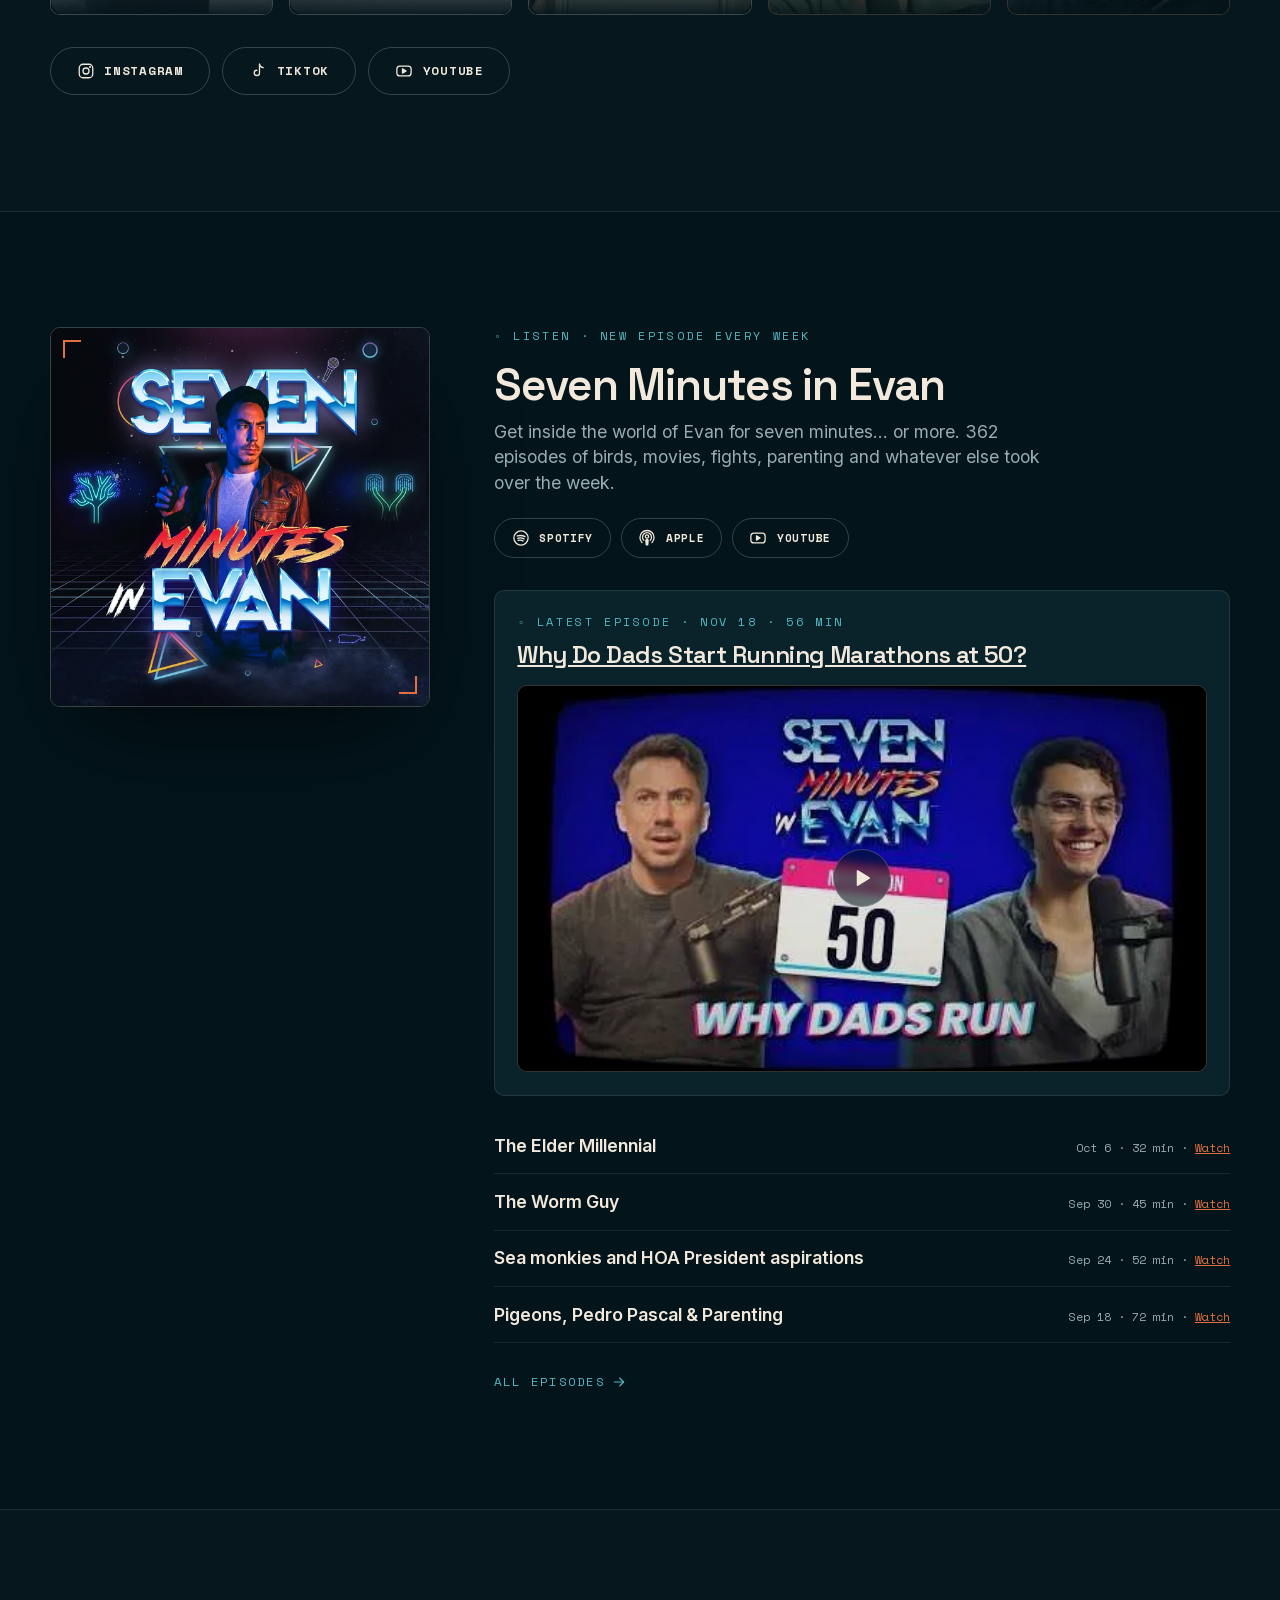
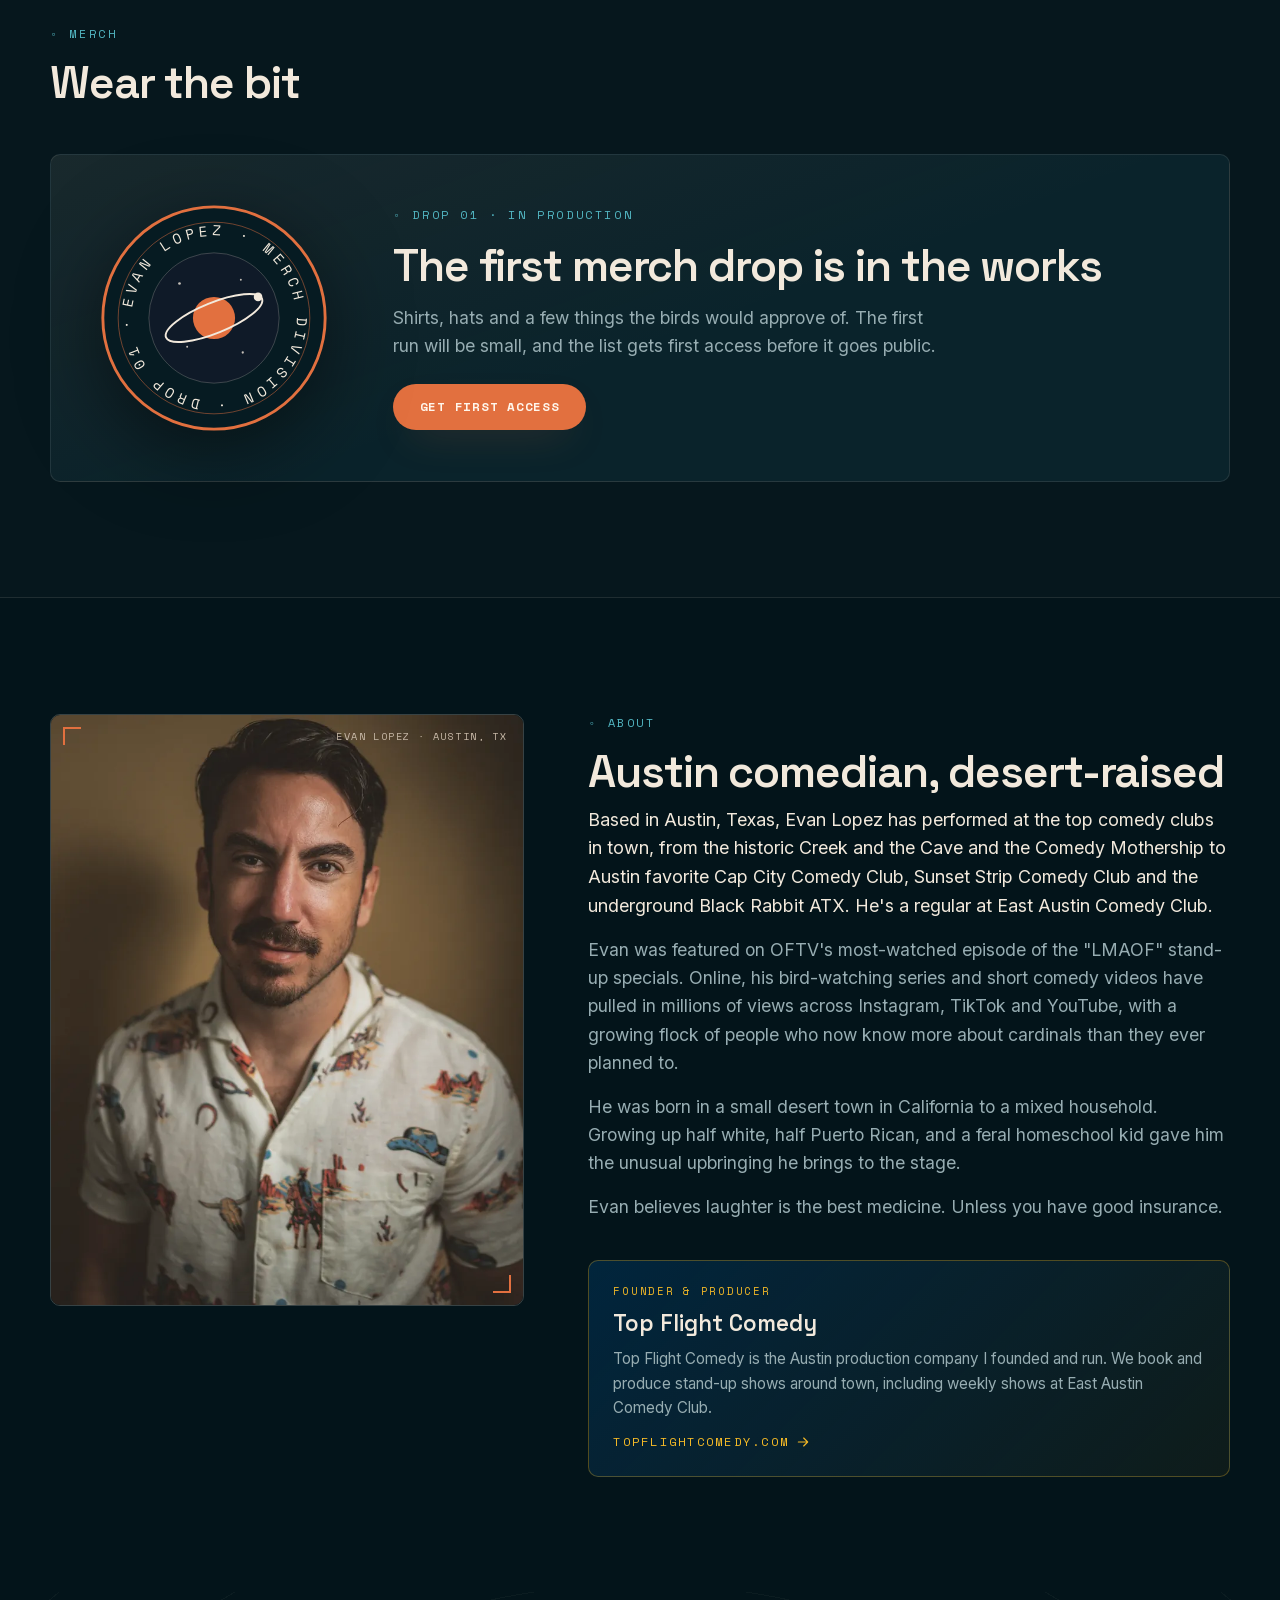
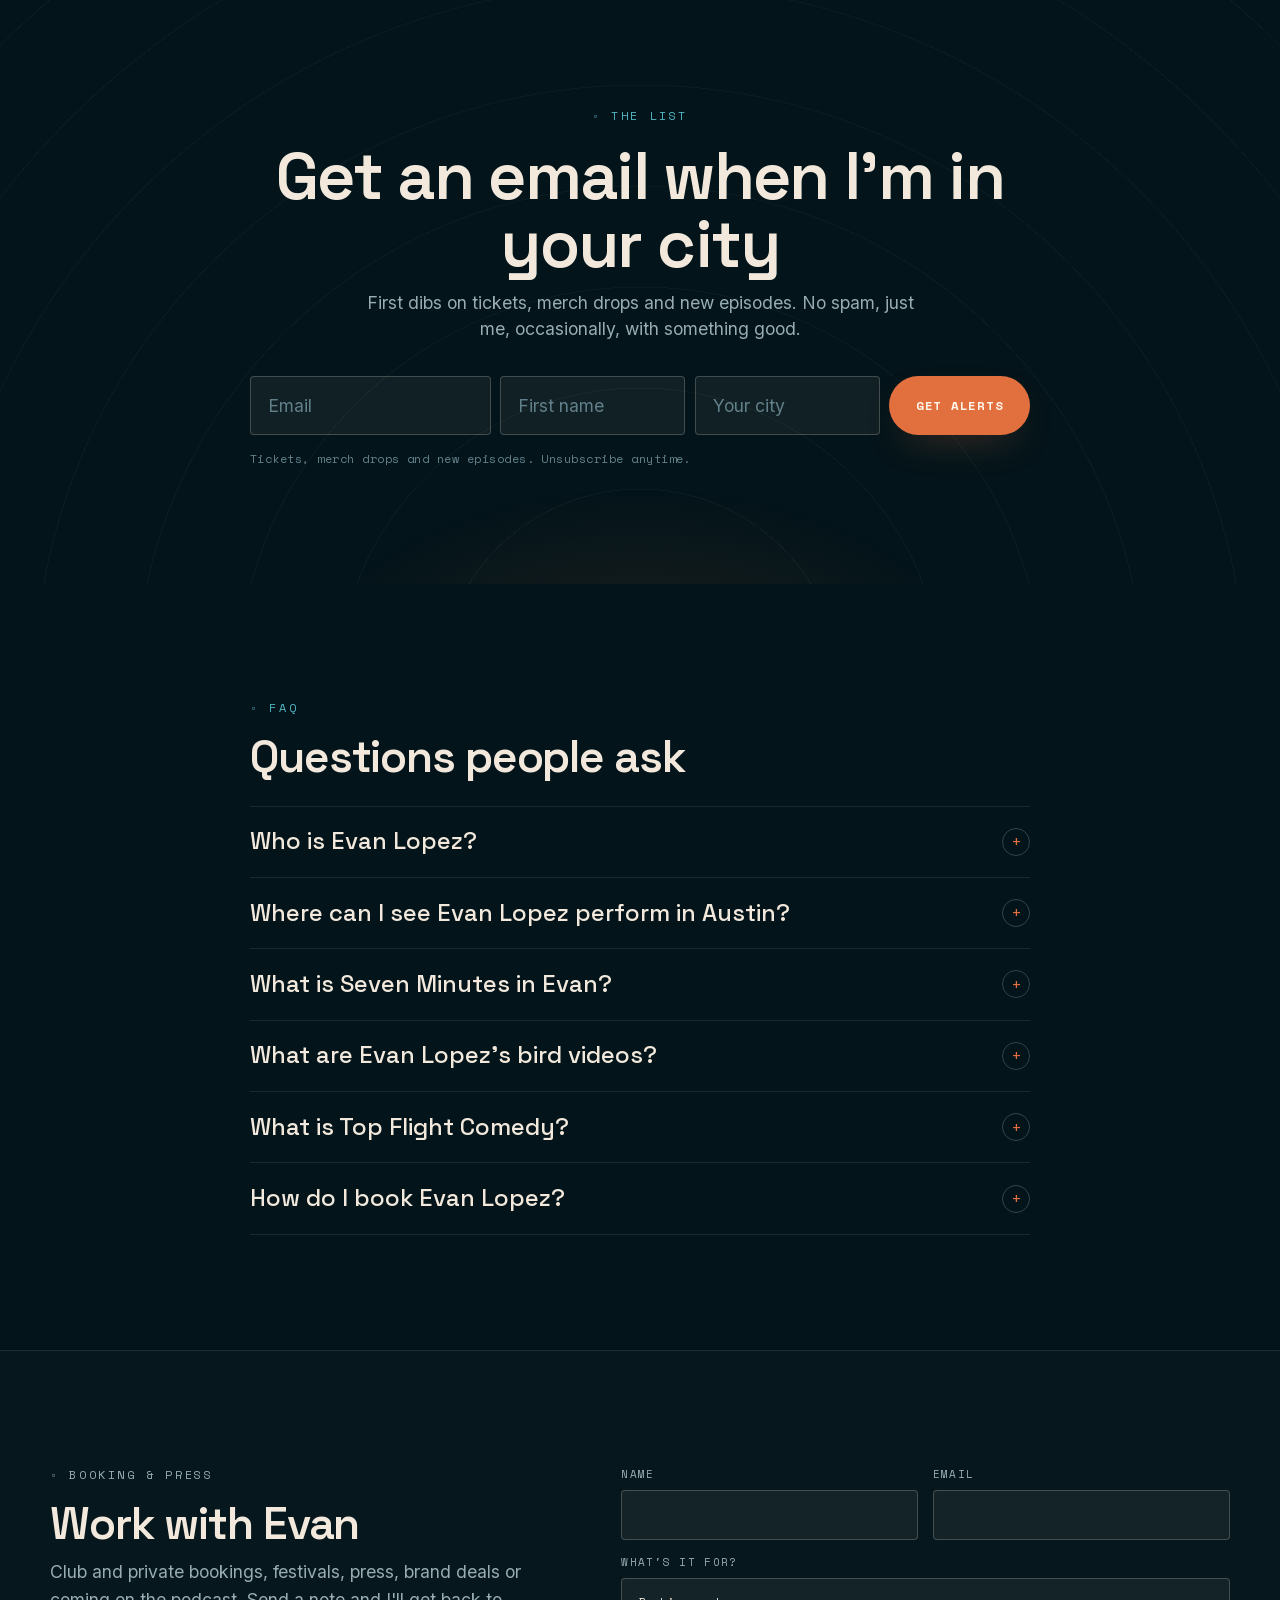
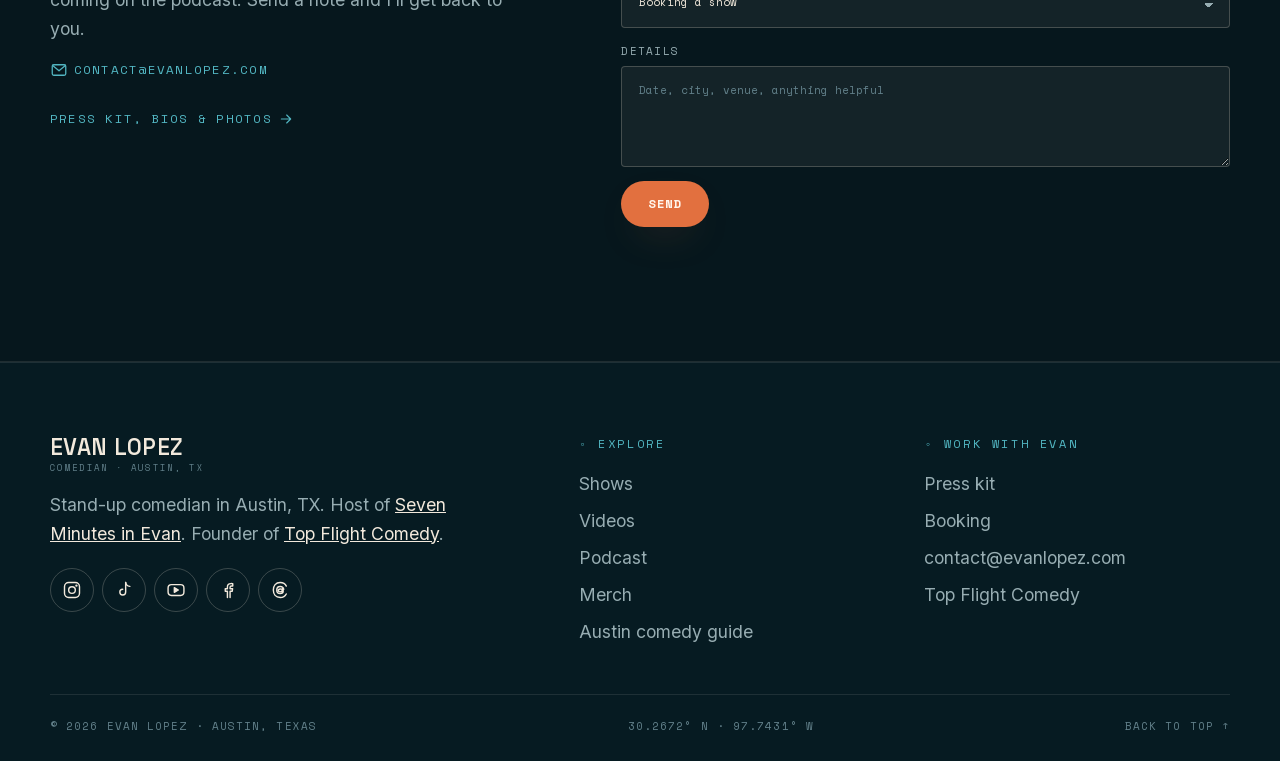
==== commit 9a6671f5: "Auto-refresh episodes, clips and dates" ====
--- a/index.html
+++ b/index.html
@@ -26,7 +26,7 @@
   <link rel="preload" href="/assets/fonts/inter-400-600.woff2" as="font" type="font/woff2" crossorigin>
   <link rel="stylesheet" href="/css/styles.css?v=19">
   <script type="application/ld+json">{"@context":"https://schema.org","@graph":[{"@type":"Person","@id":"https://evanlopez.com/#evan","name":"Evan Lopez","url":"https://evanlopez.com/","image":"https://evanlopez.com/assets/photos/about-1200.webp","jobTitle":"Stand-up comedian","description":"Evan Lopez is a stand-up comedian based in Austin, Texas. He was featured on OFTV's most-watched episode of the \"LMAOF\" stand-up series, has millions of views across Instagram, TikTok and YouTube, hosts the weekly podcast Seven Minutes in Evan, and founded the Austin production company Top Flight Comedy.","email":"mailto:contact@evanlopez.com","homeLocation":{"@type":"City","name":"Austin","containedInPlace":{"@type":"State","name":"Texas"}},"knowsAbout":["Stand-up comedy","Comedy podcasting","Comedy show production","Bird watching"],"founder":{"@id":"https://evanlopez.com/#topflight"},"sameAs":["https://www.instagram.com/iamevanlopez","https://www.tiktok.com/@iamevanlopez","https://www.youtube.com/@EvanLopez","https://www.facebook.com/EvanLopezComedy","https://www.threads.com/@iamevanlopez","https://open.spotify.com/show/1law6HzyxvgV1NMXmt70n2","https://podcasts.apple.com/us/podcast/seven-minutes-in-evan/id1494001499"]},{"@type":"Organization","@id":"https://evanlopez.com/#topflight","name":"Top Flight Comedy","url":"https://topflightcomedy.com/","founder":{"@id":"https://evanlopez.com/#evan"},"sameAs":["https://www.instagram.com/topflightcomedy"],"areaServed":{"@type":"City","name":"Austin"}},{"@type":"PodcastSeries","@id":"https://evanlopez.com/podcast/#series","name":"Seven Minutes in Evan","url":"https://evanlopez.com/podcast/","description":"Get inside the world of Evan for seven minutes... or more.","author":{"@id":"https://evanlopez.com/#evan"},"webFeed":"https://anchor.fm/s/ffa63fd8/podcast/rss","image":"https://evanlopez.com/assets/photos/podcast-600.webp","sameAs":["https://open.spotify.com/show/1law6HzyxvgV1NMXmt70n2","https://podcasts.apple.com/us/podcast/seven-minutes-in-evan/id1494001499"]},{"@type":"WebSite","@id":"https://evanlopez.com/#site","url":"https://evanlopez.com/","name":"Evan Lopez","publisher":{"@id":"https://evanlopez.com/#evan"}}]}</script>
-  <script type="application/ld+json">{"@context":"https://schema.org","@graph":[{"@type":"ComedyEvent","name":"Top Flight Comedy presents Daywalkers Comedy Show","startDate":"2026-11-27T18:00:00-06:00","eventStatus":"https://schema.org/EventScheduled","eventAttendanceMode":"https://schema.org/OfflineEventAttendanceMode","location":{"@type":"Place","name":"East Austin Comedy Club","address":{"@type":"PostalAddress","streetAddress":"2505 E 6th St Ste D","addressLocality":"Austin","addressRegion":"TX","postalCode":"78702","addressCountry":"US"}},"performer":{"@id":"https://evanlopez.com/#evan"},"organizer":{"@id":"https://evanlopez.com/#topflight"},"offers":{"@type":"Offer","url":"https://www.eventbrite.com/e/top-flight-comedy-presents-daywalkers-comedy-show-tickets-886479824017?aff=evanlopezcom","availability":"https://schema.org/InStock"},"image":"https://evanlopez.com/assets/og-image.jpg"},{"@type":"ComedyEvent","name":"Top Flight Comedy presents Daywalkers Comedy Show","startDate":"2026-12-04T18:00:00-06:00","eventStatus":"https://schema.org/EventScheduled","eventAttendanceMode":"https://schema.org/OfflineEventAttendanceMode","location":{"@type":"Place","name":"East Austin Comedy Club","address":{"@type":"PostalAddress","streetAddress":"2505 E 6th St Ste D","addressLocality":"Austin","addressRegion":"TX","postalCode":"78702","addressCountry":"US"}},"performer":{"@id":"https://evanlopez.com/#evan"},"organizer":{"@id":"https://evanlopez.com/#topflight"},"offers":{"@type":"Offer","url":"https://www.eventbrite.com/e/top-flight-comedy-presents-daywalkers-comedy-show-tickets-886479824017?aff=evanlopezcom","availability":"https://schema.org/InStock"},"image":"https://evanlopez.com/assets/og-image.jpg"},{"@type":"ComedyEvent","name":"Top Flight Comedy presents Daywalkers Comedy Show","startDate":"2026-12-11T18:00:00-06:00","eventStatus":"https://schema.org/EventScheduled","eventAttendanceMode":"https://schema.org/OfflineEventAttendanceMode","location":{"@type":"Place","name":"East Austin Comedy Club","address":{"@type":"PostalAddress","streetAddress":"2505 E 6th St Ste D","addressLocality":"Austin","addressRegion":"TX","postalCode":"78702","addressCountry":"US"}},"performer":{"@id":"https://evanlopez.com/#evan"},"organizer":{"@id":"https://evanlopez.com/#topflight"},"offers":{"@type":"Offer","url":"https://www.eventbrite.com/e/top-flight-comedy-presents-daywalkers-comedy-show-tickets-886479824017?aff=evanlopezcom","availability":"https://schema.org/InStock"},"image":"https://evanlopez.com/assets/og-image.jpg"},{"@type":"ComedyEvent","name":"Top Flight Comedy presents Daywalkers Comedy Show","startDate":"2026-12-18T18:00:00-06:00","eventStatus":"https://schema.org/EventScheduled","eventAttendanceMode":"https://schema.org/OfflineEventAttendanceMode","location":{"@type":"Place","name":"East Austin Comedy Club","address":{"@type":"PostalAddress","streetAddress":"2505 E 6th St Ste D","addressLocality":"Austin","addressRegion":"TX","postalCode":"78702","addressCountry":"US"}},"performer":{"@id":"https://evanlopez.com/#evan"},"organizer":{"@id":"https://evanlopez.com/#topflight"},"offers":{"@type":"Offer","url":"https://www.eventbrite.com/e/top-flight-comedy-presents-daywalkers-comedy-show-tickets-886479824017?aff=evanlopezcom","availability":"https://schema.org/InStock"},"image":"https://evanlopez.com/assets/og-image.jpg"}]}</script>
+  <script type="application/ld+json">{"@context":"https://schema.org","@graph":[{"@type":"ComedyEvent","name":"Top Flight Comedy presents Daywalkers Comedy Show","startDate":"2026-12-04T18:00:00-06:00","eventStatus":"https://schema.org/EventScheduled","eventAttendanceMode":"https://schema.org/OfflineEventAttendanceMode","location":{"@type":"Place","name":"East Austin Comedy Club","address":{"@type":"PostalAddress","streetAddress":"2505 E 6th St Ste D","addressLocality":"Austin","addressRegion":"TX","postalCode":"78702","addressCountry":"US"}},"performer":{"@id":"https://evanlopez.com/#evan"},"organizer":{"@id":"https://evanlopez.com/#topflight"},"offers":{"@type":"Offer","url":"https://www.eventbrite.com/e/top-flight-comedy-presents-daywalkers-comedy-show-tickets-886479824017?aff=evanlopezcom","availability":"https://schema.org/InStock"},"image":"https://evanlopez.com/assets/og-image.jpg"},{"@type":"ComedyEvent","name":"Top Flight Comedy presents Daywalkers Comedy Show","startDate":"2026-12-11T18:00:00-06:00","eventStatus":"https://schema.org/EventScheduled","eventAttendanceMode":"https://schema.org/OfflineEventAttendanceMode","location":{"@type":"Place","name":"East Austin Comedy Club","address":{"@type":"PostalAddress","streetAddress":"2505 E 6th St Ste D","addressLocality":"Austin","addressRegion":"TX","postalCode":"78702","addressCountry":"US"}},"performer":{"@id":"https://evanlopez.com/#evan"},"organizer":{"@id":"https://evanlopez.com/#topflight"},"offers":{"@type":"Offer","url":"https://www.eventbrite.com/e/top-flight-comedy-presents-daywalkers-comedy-show-tickets-886479824017?aff=evanlopezcom","availability":"https://schema.org/InStock"},"image":"https://evanlopez.com/assets/og-image.jpg"},{"@type":"ComedyEvent","name":"Top Flight Comedy presents Daywalkers Comedy Show","startDate":"2026-12-18T18:00:00-06:00","eventStatus":"https://schema.org/EventScheduled","eventAttendanceMode":"https://schema.org/OfflineEventAttendanceMode","location":{"@type":"Place","name":"East Austin Comedy Club","address":{"@type":"PostalAddress","streetAddress":"2505 E 6th St Ste D","addressLocality":"Austin","addressRegion":"TX","postalCode":"78702","addressCountry":"US"}},"performer":{"@id":"https://evanlopez.com/#evan"},"organizer":{"@id":"https://evanlopez.com/#topflight"},"offers":{"@type":"Offer","url":"https://www.eventbrite.com/e/top-flight-comedy-presents-daywalkers-comedy-show-tickets-886479824017?aff=evanlopezcom","availability":"https://schema.org/InStock"},"image":"https://evanlopez.com/assets/og-image.jpg"},{"@type":"ComedyEvent","name":"Top Flight Comedy presents Daywalkers Comedy Show","startDate":"2026-12-25T18:00:00-06:00","eventStatus":"https://schema.org/EventScheduled","eventAttendanceMode":"https://schema.org/OfflineEventAttendanceMode","location":{"@type":"Place","name":"East Austin Comedy Club","address":{"@type":"PostalAddress","streetAddress":"2505 E 6th St Ste D","addressLocality":"Austin","addressRegion":"TX","postalCode":"78702","addressCountry":"US"}},"performer":{"@id":"https://evanlopez.com/#evan"},"organizer":{"@id":"https://evanlopez.com/#topflight"},"offers":{"@type":"Offer","url":"https://www.eventbrite.com/e/top-flight-comedy-presents-daywalkers-comedy-show-tickets-886479824017?aff=evanlopezcom","availability":"https://schema.org/InStock"},"image":"https://evanlopez.com/assets/og-image.jpg"}]}</script>
   <script type="application/ld+json">{"@context":"https://schema.org","@type":"FAQPage","mainEntity":[{"@type":"Question","name":"Who is Evan Lopez?","acceptedAnswer":{"@type":"Answer","text":"Evan Lopez is a stand-up comedian based in Austin, Texas. He was featured on OFTV's most-watched episode of the \"LMAOF\" stand-up series, hosts the weekly comedy podcast Seven Minutes in Evan, and is the founder and producer of Top Flight Comedy. Online, his comedy videos and viral bird-watching series have millions of views across Instagram, TikTok and YouTube."}},{"@type":"Question","name":"Where can I see Evan Lopez perform in Austin?","acceptedAnswer":{"@type":"Answer","text":"Evan performs at clubs across Austin, including Comedy Mothership, Cap City Comedy Club, The Creek and the Cave, Sunset Strip Comedy Club, Black Rabbit ATX and East Austin Comedy Club, where he's a regular. Current dates and ticket links are in the Shows section of evanlopez.com."}},{"@type":"Question","name":"What is Seven Minutes in Evan?","acceptedAnswer":{"@type":"Answer","text":"Seven Minutes in Evan is Evan Lopez's comedy podcast, with a new episode every week. It covers whatever Evan is obsessed with that week: birds, movies, fights, parenting, sandwiches and a rotating cast of Austin comedians. Listen on Spotify, Apple Podcasts or YouTube."}},{"@type":"Question","name":"What are Evan Lopez's bird videos?","acceptedAnswer":{"@type":"Answer","text":"The bird videos are Evan's comedic bird-watching series on Instagram and TikTok, where he reviews, roasts and explains backyard birds in short videos. Along with his other short comedy clips, they've earned millions of views, and fans call the world of the series the birdyverse."}},{"@type":"Question","name":"What is Top Flight Comedy?","acceptedAnswer":{"@type":"Answer","text":"Top Flight Comedy is an Austin, Texas comedy production company founded and run by Evan Lopez. It produces stand-up shows around Austin, including weekly shows at East Austin Comedy Club. More at topflightcomedy.com."}},{"@type":"Question","name":"How do I book Evan Lopez?","acceptedAnswer":{"@type":"Answer","text":"For booking, press and podcast guest requests, email contact@evanlopez.com or use the booking form on evanlopez.com."}}]}</script>
 </head>
 <body id="top">
@@ -84,7 +84,7 @@
         <div class="weekly">
             <div class="weekly-when"><span class="dot"></span>Every Friday · 6 PM</div>
             <div class="weekly-body"><strong>Daywalkers Comedy Show</strong><span>East Austin Comedy Club, Austin · Producer &amp; host, with Top Flight Comedy</span>
-            <span class="muted small">Next: <time data-weekly="4" data-time="18:00" datetime="2026-11-27">Fri, Nov 27</time></span></div>
+            <span class="muted small">Next: <time data-weekly="4" data-time="18:00" datetime="2026-12-04">Fri, Dec 4</time></span></div>
             <a class="btn btn-ghost btn-sm" href="https://www.eventbrite.com/e/top-flight-comedy-presents-daywalkers-comedy-show-tickets-886479824017?aff=evanlopezcom" target="_blank" rel="noopener"><svg class="ico" width="16" height="16" viewBox="0 0 24 24" fill="none" stroke="currentColor" stroke-width="1.7" stroke-linecap="round" stroke-linejoin="round" aria-hidden="true"><path d="M3 8a2 2 0 0 0 0 4v0a2 2 0 0 1 0 4v2h18v-2a2 2 0 0 1 0-4 2 2 0 0 0 0-4V6H3z"/><path d="M14 6v12" stroke-dasharray="2 2"/></svg> Tickets</a></div>
         <div class="frames live swipe"><figure class="frame"><img class="" src="/assets/photos/live-1-800.webp" srcset="/assets/photos/live-1-800.webp 800w" sizes="(max-width:700px) 58vw, 230px" width="800" height="1333" alt="Evan Lopez performing stand-up in Austin" loading="lazy" decoding="async"><figcaption class="tag">On stage</figcaption></figure><figure class="frame"><img class="" src="/assets/photos/live-2-800.webp" srcset="/assets/photos/live-2-800.webp 800w" sizes="(max-width:700px) 58vw, 230px" width="800" height="1046" alt="Audience laughing at an Evan Lopez comedy show" loading="lazy" decoding="async"><figcaption class="tag">The crowd</figcaption></figure><figure class="frame"><img class="" src="/assets/photos/live-3-800.webp" srcset="/assets/photos/live-3-800.webp 800w" sizes="(max-width:700px) 58vw, 230px" width="800" height="888" alt="A full comedy room during Evan Lopez&#x27;s set" loading="lazy" decoding="async"><figcaption class="tag">Packed room</figcaption></figure><figure class="frame"><img class="" src="/assets/photos/live-4-800.webp" srcset="/assets/photos/live-4-800.webp 800w" sizes="(max-width:700px) 58vw, 230px" width="800" height="1325" alt="Evan Lopez on stage in front of a red curtain" loading="lazy" decoding="async"><figcaption class="tag">Mic check</figcaption></figure><figure class="frame"><img class="" src="/assets/photos/live-5-800.webp" srcset="/assets/photos/live-5-800.webp 800w" sizes="(max-width:700px) 58vw, 230px" width="800" height="981" alt="Evan Lopez in a pool float under a neon sign" loading="lazy" decoding="async"><figcaption class="tag">Off stage</figcaption></figure></div>
         <p class="swipe-hint" aria-hidden="true">Swipe →</p>
